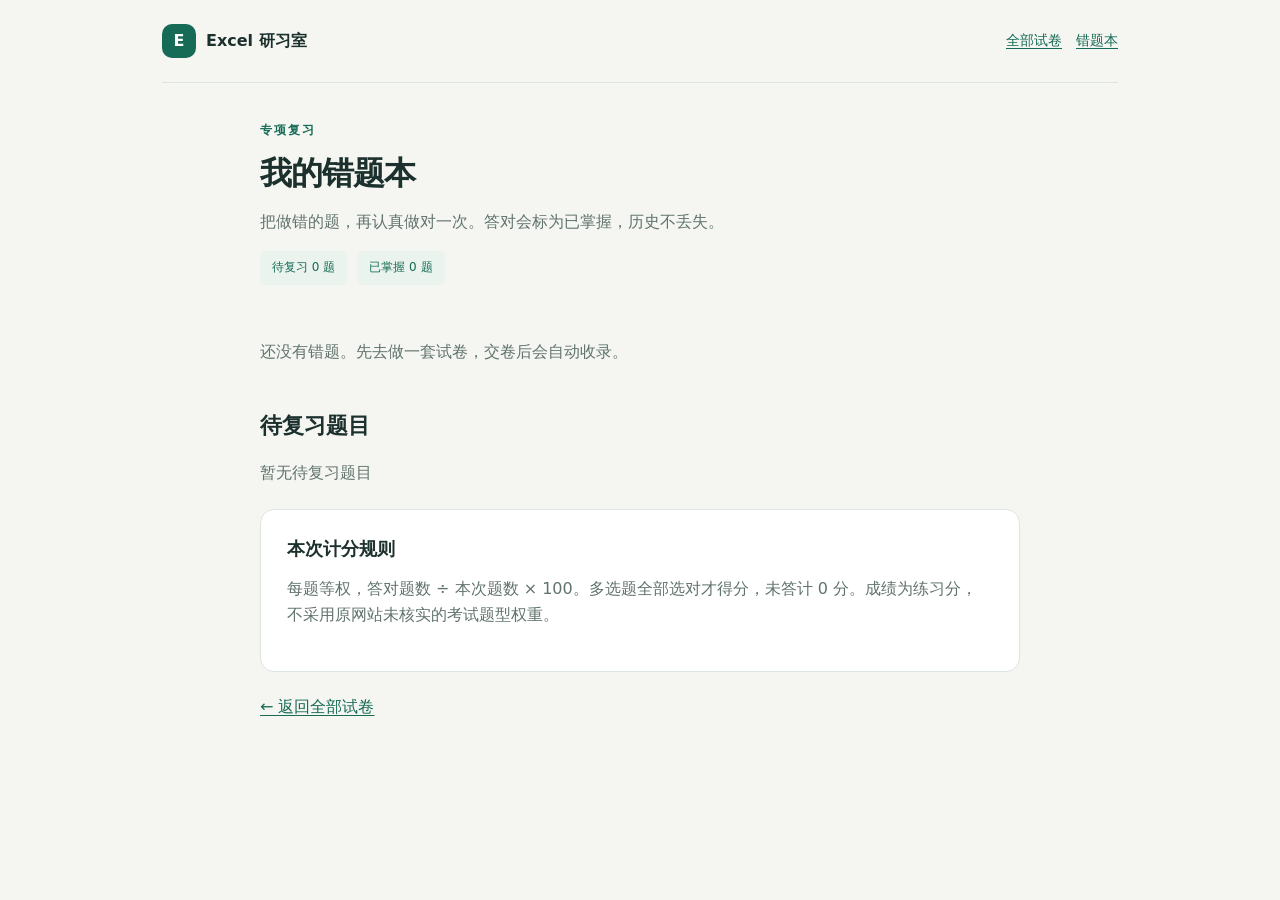
==== wrongs.html @ a653b516 "Publish public mobile Excel practice with persistent mistake book" ====
<!doctype html><html lang="zh-CN"><head><meta charset="utf-8"><meta name="viewport" content="width=device-width, initial-scale=1, viewport-fit=cover"><meta name="theme-color" content="#166b56"><meta name="apple-mobile-web-app-capable" content="yes"><meta name="apple-mobile-web-app-title" content="Excel研习室"><meta name="description" content="研究生Excel手机刷题，独立试卷、交卷计分、进度自动保存与错题重刷。"><link rel="manifest" href="manifest.webmanifest"><link rel="icon" href="icon.svg" type="image/svg+xml"><title>我的错题本 · Excel研习室</title><style>:root{--ink:#1c302d;--muted:#61736e;--brand:#166b56;--soft:#eaf3ed;--paper:#fff;--bg:#f5f6f2;--line:#dce5df;--bad:#a83d34;--bad-bg:#fff1ef;--warm:#b67425}*{box-sizing:border-box}html{scroll-behavior:smooth}body{margin:0;background:var(--bg);color:var(--ink);font:16px/1.65 system-ui,-apple-system,"PingFang SC","Microsoft YaHei",sans-serif}button,input,a{touch-action:manipulation}button,a{ -webkit-tap-highlight-color:transparent}button{font:inherit;cursor:pointer}button:disabled{opacity:.45;cursor:default}a{color:var(--brand);text-underline-offset:3px}button:focus-visible,a:focus-visible,input:focus-visible,summary:focus-visible{outline:3px solid #d6a850;outline-offset:3px}h1,h2,h3,p{margin-top:0}h1{font-size:clamp(28px,5.5vw,42px);line-height:1.25;letter-spacing:-1px;margin-bottom:16px}h2{font-size:22px;line-height:1.4}h3{font-size:17px}small,.muted{color:var(--muted)}.shell{max-width:1000px;margin:auto;padding:0 22px}.topbar{display:flex;align-items:center;justify-content:space-between;gap:16px;padding:24px 0;border-bottom:1px solid var(--line)}.brand{display:inline-flex;align-items:center;gap:10px;font-weight:750;text-decoration:none;color:var(--ink)}.mark{height:34px;width:34px;background:var(--brand);color:white;display:grid;place-items:center;border-radius:10px;font-weight:800}.toplinks{display:flex;align-items:center;gap:14px;font-size:14px}.hero{padding:45px 0 30px;display:grid;grid-template-columns:1fr auto;gap:24px;align-items:end}.eyebrow{font-size:12px;font-weight:750;letter-spacing:2px;color:var(--brand);margin-bottom:12px}.hero p{max-width:580px;margin-bottom:0;color:var(--muted)}.hero-count{font-size:44px;line-height:1.1;font-weight:750;color:var(--brand);text-align:right}.hero-count span{display:block;font-size:13px;font-weight:400;color:var(--muted);margin-top:9px}.stats{display:flex;gap:28px;border-top:1px solid var(--line);border-bottom:1px solid var(--line);padding:22px 0;margin:0 0 28px}.stats strong{font-size:24px;display:block;font-variant-numeric:tabular-nums}.stats span{font-size:13px;color:var(--muted)}.wrong-banner{background:var(--brand);color:white;display:flex;justify-content:space-between;align-items:center;gap:18px;padding:24px;border-radius:16px;margin:26px 0 36px}.wrong-banner p{margin:4px 0 0;color:#d9ebe1;font-size:14px}.wrong-banner h2{margin:0;font-size:21px}.wrong-banner a{white-space:nowrap;color:var(--brand);background:white;padding:10px 15px;border-radius:9px;text-decoration:none;font-weight:650}.section-head{display:flex;justify-content:space-between;align-items:center;margin:20px 0 8px}.section-head h2{margin:0}.paper-list{border-top:1px solid var(--line)}.paper-row{display:grid;grid-template-columns:48px 1fr auto;gap:18px;align-items:center;padding:24px 0;border-bottom:1px solid var(--line)}.paper-no{font-size:20px;color:var(--muted);font-variant-numeric:tabular-nums}.paper-row h3{margin:0 0 5px}.paper-row p{font-size:13px;margin:0;color:var(--muted)}.paper-row a{text-decoration:none;font-weight:650}.mini-progress{height:4px;background:var(--line);margin-top:11px;border-radius:4px;max-width:240px;overflow:hidden}.mini-progress span{display:block;height:100%;background:var(--brand)}.pill{display:inline-block;padding:3px 9px;background:var(--soft);border-radius:5px;font-size:12px;color:var(--brand)}.btn{border:1px solid var(--line);background:white;border-radius:10px;padding:12px 18px;min-height:46px;color:var(--ink);font-weight:650;text-decoration:none;display:inline-flex;justify-content:center;align-items:center;gap:6px;line-height:1.4}.btn.primary{background:var(--brand);color:white;border-color:var(--brand)}.btn.quiet{background:transparent;border-color:transparent;padding:8px 6px;color:var(--muted)}.btn.danger{color:var(--bad)}.btn.small{font-size:13px;min-height:38px;padding:8px 12px}.actions{display:flex;gap:10px;flex-wrap:wrap;margin-top:20px}.footnote{font-size:12px;color:var(--muted);padding:30px 0 40px}.backup{padding-top:24px;display:flex;gap:8px;align-items:center;flex-wrap:wrap}.backup small{flex-basis:100%}.notice{background:#fff5df;border:1px solid #ead19c;color:#6a4c1b;padding:13px;border-radius:8px;margin:12px 0;font-size:13px}.hidden{display:none!important}.intro{max-width:760px;padding:38px 0}.intro h1{font-size:32px}.panel{background:white;padding:26px;border:1px solid var(--line);border-radius:14px;margin:22px 0}.panel h2{font-size:18px}.rules{padding-left:20px;color:var(--muted);font-size:14px}.rules li{margin:8px 0}.choice{display:block;cursor:pointer;border:1px solid var(--line);border-radius:10px;padding:15px;margin:12px 0}.choice:has(input:checked){border-color:var(--brand);background:var(--soft)}input[type=radio],input[type=checkbox]{accent-color:var(--brand);width:19px;height:19px;margin:0 10px 0 0;vertical-align:middle}.quiz-head{position:sticky;top:0;background:rgba(245,246,242,.97);z-index:2;border-bottom:1px solid var(--line);padding:14px 0}.quiz-head-row{display:flex;gap:12px;align-items:center;justify-content:space-between}.quiz-title{font-size:14px;font-weight:650}.quiz-meta{font-size:12px;color:var(--muted);font-variant-numeric:tabular-nums}.progress-track{height:4px;background:var(--line);border-radius:4px;margin-top:11px;overflow:hidden}.progress-track>span{display:block;height:100%;background:var(--brand)}.question-wrap{max-width:760px;padding:28px 0 130px}.q-label{display:flex;align-items:center;gap:9px;margin-bottom:16px}.q-label .number{font-size:24px;font-weight:750}.q-source{font-size:12px;color:var(--muted);margin-bottom:10px}.question-text{font-size:18px;line-height:1.85;overflow-wrap:anywhere;margin-bottom:24px}.question-text p{margin:0 0 10px}.question-text img{max-width:100%;height:auto}.options{display:grid;gap:12px}.option{display:flex;align-items:flex-start;gap:12px;background:white;border:1.5px solid var(--line);border-radius:12px;padding:16px;min-height:58px;cursor:pointer;overflow:hidden}.option.selected{border-color:var(--brand);background:var(--soft)}.option.is-correct{border-color:var(--brand);background:var(--soft)}.option.is-wrong{border-color:var(--bad);background:var(--bad-bg)}.option input{flex:0 0 auto;margin-top:5px}.option-letter{flex:0 0 22px;font-weight:750}.option-content{flex:1;min-width:0;overflow-wrap:anywhere}.option-content p{margin:0}.option-content img{display:block;max-width:100%;height:auto;margin:8px 0}.option-content table{max-width:100%;overflow:auto}.option-tag{font-size:11px;color:var(--brand);white-space:nowrap}.dataset{padding:14px 16px;border:1px solid var(--line);border-radius:10px;background:#edf3ee;margin-bottom:22px;font-size:13px}.dataset summary{cursor:pointer;font-weight:650}.dataset p{white-space:pre-line;margin:12px 0}.dataset a{display:block;padding:8px 0}.nav-bottom{position:fixed;bottom:0;left:0;right:0;z-index:3;background:rgba(255,255,255,.98);border-top:1px solid var(--line);padding:12px 20px calc(12px + env(safe-area-inset-bottom));display:flex;justify-content:center;gap:10px}.nav-bottom .btn{max-width:200px;flex:1}.nav-bottom .btn.quiet{max-width:80px}.review-note{padding:18px;background:var(--soft);border-radius:10px;margin-top:22px}.review-note.wrong{background:var(--bad-bg)}.review-note p{margin:0}.result{text-align:center;max-width:760px;padding:35px 0}.score{font-size:72px;line-height:1.1;font-weight:780;letter-spacing:-3px;color:var(--brand);margin:24px 0 6px;font-variant-numeric:tabular-nums}.score small{font-size:16px;letter-spacing:0}.result .stats{justify-content:center;margin-top:28px}.result .actions{justify-content:center}.result-rule{font-size:13px;color:var(--muted)}.saved-note{padding:16px;text-align:left;background:var(--soft);border-radius:12px;margin-top:26px;font-size:14px}.review-toolbar{display:flex;justify-content:space-between;align-items:center;gap:12px;margin-bottom:20px}.history-list{margin-top:12px}.wrong-item{display:grid;grid-template-columns:1fr auto;gap:12px;align-items:center;padding:18px 0;border-bottom:1px solid var(--line);font-size:14px}.wrong-item p{margin:6px 0 0;color:var(--muted);font-size:12px}.wrong-item strong{display:block}.wrong-stats{display:flex;gap:10px;flex-wrap:wrap}.wrong-stats .pill{padding:7px 12px}dialog{border:1px solid var(--line);border-radius:16px;padding:24px;max-width:650px;width:calc(100% - 32px);max-height:85dvh;color:var(--ink)}dialog::backdrop{background:rgba(16,33,28,.4)}dialog h2{margin:0 0 12px}.dialog-head{display:flex;align-items:center;justify-content:space-between;margin-bottom:18px}.dialog-head h2{margin:0}.answer-grid{display:grid;grid-template-columns:repeat(7,1fr);gap:8px;max-height:55dvh;overflow:auto;padding:3px}.grid-q{border:1px solid var(--line);border-radius:8px;background:white;min-height:42px;position:relative;font-size:13px;color:var(--ink)}.grid-q.done{background:var(--soft);border-color:#9ac6b6;color:var(--brand)}.grid-q.current{outline:2px solid var(--brand);outline-offset:1px}.grid-q.bad{background:var(--bad-bg);color:var(--bad);border-color:#e4aaa3}.legend{font-size:12px;color:var(--muted);margin:14px 0 0}.empty{padding:34px 0;color:var(--muted)}.toast{position:fixed;left:50%;bottom:105px;transform:translateX(-50%);background:var(--ink);color:white;border-radius:9px;padding:10px 18px;z-index:8;font-size:13px;max-width:90%;text-align:center}table{border-collapse:collapse}td,th{border:1px solid var(--line);padding:5px}#home main{padding-bottom:30px}@media(min-width:800px){.paper-list{display:grid;grid-template-columns:1fr 1fr;column-gap:35px}.paper-row{grid-template-columns:40px 1fr auto;gap:12px}.paper-row:last-child:nth-child(odd){grid-column:1/-1}.question-wrap,.intro,.result{margin:auto}}@media(max-width:560px){.shell{padding:0 18px}.topbar{padding:17px 0}.toplinks{font-size:12px;gap:10px}.hero{padding:30px 0 22px;grid-template-columns:1fr}.hero-count{display:none}.hero h1{font-size:32px}.hero p{font-size:14px}.stats{gap:25px;padding:18px 0}.wrong-banner{padding:20px;margin-bottom:28px}.wrong-banner p{font-size:12px}.wrong-banner h2{font-size:18px}.wrong-banner a{font-size:14px;padding:9px 11px}.paper-row{padding:20px 0;grid-template-columns:32px 1fr auto;gap:10px}.paper-no{font-size:17px}.paper-row h3{font-size:15px}.paper-row p{font-size:12px}.paper-row a{font-size:13px}.panel{padding:20px}.intro{padding-top:28px}.intro h1{font-size:27px}.question-text{font-size:17px}.option{padding:14px 12px;gap:8px}.option-tag{display:none}.quiz-title{max-width:210px;white-space:nowrap;overflow:hidden;text-overflow:ellipsis}.answer-grid{grid-template-columns:repeat(6,1fr)}.result .stats{gap:32px}.wrong-item{font-size:13px}.nav-bottom{padding-left:14px;padding-right:14px}}
</style></head><body><div id="app"></div><dialog id="modal"></dialog><input type="file" id="import-file" accept="application/json,.json" hidden><script>const APP_DATA={"page":"wrongs","papers":[{"id":"p01","title":"Excel 模拟卷 01","originalTitle":"26模拟试卷(Excel) -01","source":"https://www.zlbbda.com.cn/studysome/exercise?testPapeId=167","questions":[{"number":1,"type":"判断题","book":"《大数据分析素养》","chapter":1,"question":"验证性数据分析不使用统计测试（  ）。","answer":["B"],"dataset_description":null,"id":"p01:1","paperId":"p01","paperTitle":"Excel 模拟卷 01","question_html":"\u003cp>\u003cspan>验证性数据分析不使用统计测试\u003c/span>\u003cspan>（ &nbsp;）\u003c/span>\u003cspan>。\u003c/span>\u003c/p>","options":[{"label":"A","html":"\u003cp>正确\u003c/p>"},{"label":"B","html":"\u003cp>错误\u003c/p>"}],"attachments":[]},{"number":2,"type":"判断题","book":"《大数据分析素养》","chapter":2,"question":"企业根据实际情况和目标，确定需要量化的业务指标（  ）。","answer":["A"],"dataset_description":null,"id":"p01:2","paperId":"p01","paperTitle":"Excel 模拟卷 01","question_html":"\u003cp>\u003cspan>企业根据实际情况和目标，确定需要量化的业务指标\u003c/span>\u003cspan>（ &nbsp;）\u003c/span>\u003cspan>。\u003c/span>\u003c/p>","options":[{"label":"A","html":"\u003cp>正确\u003c/p>"},{"label":"B","html":"\u003cp>错误\u003c/p>"}],"attachments":[]},{"number":3,"type":"判断题","book":"《大数据分析素养》","chapter":2,"question":"CPM矩阵方法不能用于竞争态势分析（  ）。","answer":["B"],"dataset_description":null,"id":"p01:3","paperId":"p01","paperTitle":"Excel 模拟卷 01","question_html":"\u003cp>\u003cstrong> \u003c/strong>\u003cspan>CPM矩阵方法不能用于竞争态势分析（ &nbsp;）\u003c/span>。\u003c/p>","options":[{"label":"A","html":"\u003cp>正确\u003c/p>"},{"label":"B","html":"\u003cp>错误\u003c/p>"}],"attachments":[]},{"number":4,"type":"判断题","book":"《大数据分析素养》","chapter":2,"question":"情景分析法通过综合分析行业环境、社会环境以及企业自身的状况，评估和分析自身以及竞争对手的核心竞争力，进而为制定相应决策提供依据（  ）。","answer":["A"],"dataset_description":null,"id":"p01:4","paperId":"p01","paperTitle":"Excel 模拟卷 01","question_html":"\u003cp>\u003cspan>情景分析法通过综合分析行业环境、社会环境以及企业自身的状况，评估和分析自身以及竞争对手的核心竞争力，进而为制定相应决策提供依据\u003c/span>\u003cspan>（ &nbsp;）\u003c/span>\u003cspan>。\u003c/span>\u003c/p>","options":[{"label":"A","html":"\u003cp>正确\u003c/p>"},{"label":"B","html":"\u003cp>错误\u003c/p>"}],"attachments":[]},{"number":5,"type":"判断题","book":"《大数据分析素养》","chapter":2,"question":"科特勒认为企业应该将市场细分为不同的市场片段，选择目标市场并确定定位策略（  ）。","answer":["A"],"dataset_description":null,"id":"p01:5","paperId":"p01","paperTitle":"Excel 模拟卷 01","question_html":"\u003cp>\u003cspan>科特勒认为企业应该将市场细分为不同的市场片段，选择目标市场并确定定位策略（ &nbsp;）。\u003c/span>\u003c/p>","options":[{"label":"A","html":"\u003cp>正确\u003c/p>"},{"label":"B","html":"\u003cp>错误\u003c/p>"}],"attachments":[]},{"number":6,"type":"判断题","book":"《大数据分析素养》","chapter":2,"question":"业务指标的定位层次通常涉及从战略到执行的不同层面，以确保企业能够全面、系统地评估其业务表现（  ）。","answer":["A"],"dataset_description":null,"id":"p01:6","paperId":"p01","paperTitle":"Excel 模拟卷 01","question_html":"\u003cp>\u003cspan>业务指标的定位层次通常涉及从战略到执行的不同层面，以确保企业能够全面、系统地评估其业务表现\u003c/span>\u003cspan>（ &nbsp;）\u003c/span>\u003cspan>。\u003c/span>\u003c/p>","options":[{"label":"A","html":"\u003cp>正确\u003c/p>"},{"label":"B","html":"\u003cp>错误\u003c/p>"}],"attachments":[]},{"number":7,"type":"判断题","book":"《大数据分析素养》","chapter":2,"question":"战略分析是对企业的外部环境进行全面评估（  ）。","answer":["B"],"dataset_description":null,"id":"p01:7","paperId":"p01","paperTitle":"Excel 模拟卷 01","question_html":"\u003cp>\u003cspan>战略分析是对企业的外部环境进行全面评估\u003c/span>\u003cspan>（ &nbsp;）\u003c/span>\u003cspan>。\u003c/span>\u003c/p>","options":[{"label":"A","html":"\u003cp>正确\u003c/p>"},{"label":"B","html":"\u003cp>错误\u003c/p>"}],"attachments":[]},{"number":8,"type":"判断题","book":"《大数据分析素养》","chapter":3,"question":"数据清洗的修剪方法通是过对数转换对异常值进行替换（  ）。","answer":["B"],"dataset_description":null,"id":"p01:8","paperId":"p01","paperTitle":"Excel 模拟卷 01","question_html":"\u003cp>\u003cspan>数据清洗的修剪方法通是过对数转换对异常值进行替换\u003c/span>\u003cspan>（ &nbsp;）。\u003c/span>\u003c/p>","options":[{"label":"A","html":"\u003cp>正确\u003c/p>"},{"label":"B","html":"\u003cp>错误\u003c/p>"}],"attachments":[]},{"number":9,"type":"判断题","book":"《大数据分析素养》","chapter":3,"question":"数据转换专注于将数据从一种格式或结构转换为另一种格式或结构，以满足特定的分析、报告或应用需求（  ）。","answer":["A"],"dataset_description":null,"id":"p01:9","paperId":"p01","paperTitle":"Excel 模拟卷 01","question_html":"\u003cp>\u003cspan>数据转换专注于将数据从一种格式或结构转换为另一种格式或结构，以满足特定的分析、报告或应用需求\u003c/span>\u003cspan>（ &nbsp;）。\u003c/span>\u003c/p>","options":[{"label":"A","html":"\u003cp>正确\u003c/p>"},{"label":"B","html":"\u003cp>错误\u003c/p>"}],"attachments":[]},{"number":10,"type":"判断题","book":"《大数据分析素养》","chapter":3,"question":"员工奖惩记录不属于企业内部数据（  ）。","answer":["B"],"dataset_description":null,"id":"p01:10","paperId":"p01","paperTitle":"Excel 模拟卷 01","question_html":"\u003cp>\u003cspan>员工奖惩记录不属于企业内部数据\u003c/span>\u003cspan>（ &nbsp;）。\u003c/span>\u003c/p>","options":[{"label":"A","html":"\u003cp>正确\u003c/p>"},{"label":"B","html":"\u003cp>错误\u003c/p>"}],"attachments":[]},{"number":11,"type":"判断题","book":"《大数据分析素养》","chapter":3,"question":"销售额、利润、毛利率无法以图形化的手段，将信息呈现出来（  ）。","answer":["B"],"dataset_description":null,"id":"p01:11","paperId":"p01","paperTitle":"Excel 模拟卷 01","question_html":"\u003cp>\u003cspan>销售额、利润、毛利率无法以图形化的手段，将信息呈现出来\u003c/span>\u003cspan>（ &nbsp;）。\u003c/span>\u003c/p>","options":[{"label":"A","html":"\u003cp>正确\u003c/p>"},{"label":"B","html":"\u003cp>错误\u003c/p>"}],"attachments":[]},{"number":12,"type":"判断题","book":"《大数据分析素养》","chapter":3,"question":"条形图展示连续变量的分布情况（  ）。","answer":["B"],"dataset_description":null,"id":"p01:12","paperId":"p01","paperTitle":"Excel 模拟卷 01","question_html":"\u003cp>\u003cspan>条形图展示连续变量的分布情况\u003c/span>\u003cspan>（ &nbsp;）。\u003c/span>\u003c/p>","options":[{"label":"A","html":"\u003cp>正确\u003c/p>"},{"label":"B","html":"\u003cp>错误\u003c/p>"}],"attachments":[]},{"number":13,"type":"判断题","book":"《大数据分析素养》","chapter":3,"question":"相对于外部数据，企业内部数据的获取更为容易和直接（  ）。","answer":["A"],"dataset_description":null,"id":"p01:13","paperId":"p01","paperTitle":"Excel 模拟卷 01","question_html":"\u003cp>\u003cspan>相对于外部数据，企业内部数据的获取更为容易和直接\u003c/span>\u003cspan>（ &nbsp;）。\u003c/span>\u003c/p>","options":[{"label":"A","html":"\u003cp>正确\u003c/p>"},{"label":"B","html":"\u003cp>错误\u003c/p>"}],"attachments":[]},{"number":14,"type":"判断题","book":"《大数据分析素养》","chapter":4,"question":"及格率属于比例相对数（  ）。","answer":["B"],"dataset_description":null,"id":"p01:14","paperId":"p01","paperTitle":"Excel 模拟卷 01","question_html":"\u003cp>\u003cspan>及格率属于比例相对数\u003c/span>\u003cspan>（ &nbsp;）。\u003c/span>\u003c/p>","options":[{"label":"A","html":"\u003cp>正确\u003c/p>"},{"label":"B","html":"\u003cp>错误\u003c/p>"}],"attachments":[]},{"number":15,"type":"判断题","book":"《大数据分析素养》","chapter":4,"question":"计划完成程度相对数的数值大于100%,就说明完成并超额完成了计划（  ）。","answer":["B"],"dataset_description":null,"id":"p01:15","paperId":"p01","paperTitle":"Excel 模拟卷 01","question_html":"\u003cp>\u003cspan>计划完成程度相对数的数值大于100%,就说明完成并超额完成了计划\u003c/span>\u003cspan>（ &nbsp;）。\u003c/span>\u003c/p>","options":[{"label":"A","html":"\u003cp>正确\u003c/p>"},{"label":"B","html":"\u003cp>错误\u003c/p>"}],"attachments":[]},{"number":16,"type":"判断题","book":"《大数据分析素养》","chapter":4,"question":"计划完成百分数是某一时期实际完成的指标数值与计划指标数量对比的结果（  ）。","answer":["A"],"dataset_description":null,"id":"p01:16","paperId":"p01","paperTitle":"Excel 模拟卷 01","question_html":"\u003cp>\u003cspan>计划完成百分数是某一时期实际完成的指标数值与计划指标数量对比的结果\u003c/span>\u003cspan>（ &nbsp;）。\u003c/span>\u003c/p>","options":[{"label":"A","html":"\u003cp>正确\u003c/p>"},{"label":"B","html":"\u003cp>错误\u003c/p>"}],"attachments":[]},{"number":17,"type":"判断题","book":"《大数据分析素养》","chapter":4,"question":"工业总产值9000亿元属于实物指标（  ）。","answer":["B"],"dataset_description":null,"id":"p01:17","paperId":"p01","paperTitle":"Excel 模拟卷 01","question_html":"\u003cp>\u003cspan>工业总产值9000亿元属于实物指标\u003c/span>\u003cspan>（ &nbsp;）。\u003c/span>\u003c/p>","options":[{"label":"A","html":"\u003cp>正确\u003c/p>"},{"label":"B","html":"\u003cp>错误\u003c/p>"}],"attachments":[]},{"number":18,"type":"判断题","book":"《大数据分析素养》","chapter":5,"question":"统计量的方差较小,即对总体参数的估计较为精确。","answer":["A"],"dataset_description":null,"id":"p01:18","paperId":"p01","paperTitle":"Excel 模拟卷 01","question_html":"\u003cp>\u003cspan>统计量的方差较小,即对总体参数的估计较为精确\u003c/span>\u003cspan>。\u003c/span>\u003c/p>","options":[{"label":"A","html":"\u003cp>正确\u003c/p>"},{"label":"B","html":"\u003cp>错误\u003c/p>"}],"attachments":[]},{"number":19,"type":"判断题","book":"《大数据分析素养》","chapter":5,"question":"利用随机数表进行抽样，不能够保证随机原则的实现。","answer":["B"],"dataset_description":null,"id":"p01:19","paperId":"p01","paperTitle":"Excel 模拟卷 01","question_html":"\u003cp>\u003cspan>利用随机数表进行抽样，不能够\u003c/span>\u003cspan>保证\u003c/span>随机原则\u003cspan>的实现\u003c/span>\u003cspan>。\u003c/span>\u003c/p>","options":[{"label":"A","html":"\u003cp>正确\u003c/p>"},{"label":"B","html":"\u003cp>错误\u003c/p>"}],"attachments":[]},{"number":20,"type":"判断题","book":"《大数据分析素养》","chapter":5,"question":"总体的参数是已知的常数（  ）。","answer":["B"],"dataset_description":null,"id":"p01:20","paperId":"p01","paperTitle":"Excel 模拟卷 01","question_html":"\u003cp>\u003cspan>总体的参数是已知的常数\u003c/span>\u003cspan>（ &nbsp;）\u003c/span>\u003cspan>。\u003c/span>\u003c/p>","options":[{"label":"A","html":"\u003cp>正确\u003c/p>"},{"label":"B","html":"\u003cp>错误\u003c/p>"}],"attachments":[]},{"number":21,"type":"判断题","book":"《大数据分析素养》","chapter":5,"question":"滚雪球抽样适用于人口稀少,难以获取或不愿意配合调查的人群（  ）。","answer":["A"],"dataset_description":null,"id":"p01:21","paperId":"p01","paperTitle":"Excel 模拟卷 01","question_html":"\u003cp>\u003cspan>滚雪球抽样\u003c/span>\u003cspan>适用于人口稀少,难以获取或不愿意配合调查的人群（ &nbsp;）\u003c/span>\u003cspan>。\u003c/span>\u003c/p>","options":[{"label":"A","html":"\u003cp>正确\u003c/p>"},{"label":"B","html":"\u003cp>错误\u003c/p>"}],"attachments":[]},{"number":22,"type":"判断题","book":"《大数据分析素养》","chapter":5,"question":"样本距离可通过总体单位数除以样本单位数来确定。","answer":["A"],"dataset_description":null,"id":"p01:22","paperId":"p01","paperTitle":"Excel 模拟卷 01","question_html":"\u003cp>\u003cspan>样本距离可通过总体单位数除以样本单位数来确定。\u003c/span>\u003c/p>","options":[{"label":"A","html":"\u003cp>正确\u003c/p>"},{"label":"B","html":"\u003cp>错误\u003c/p>"}],"attachments":[]},{"number":23,"type":"判断题","book":"《大数据分析素养》","chapter":5,"question":"滚雪球抽样可以获得更深入，更详细的信息（  ）。","answer":["A"],"dataset_description":null,"id":"p01:23","paperId":"p01","paperTitle":"Excel 模拟卷 01","question_html":"\u003cp>\u003cspan>滚雪球抽样\u003c/span>\u003cspan>可以获得更深入，更详细的信息（ &nbsp;）\u003c/span>\u003cspan>。\u003c/span>\u003c/p>","options":[{"label":"A","html":"\u003cp>正确\u003c/p>"},{"label":"B","html":"\u003cp>错误\u003c/p>"}],"attachments":[]},{"number":24,"type":"判断题","book":"《大数据分析素养》","chapter":5,"question":"随着样本容量的增加,样本均数的标准误越来越小（  ）。","answer":["A"],"dataset_description":null,"id":"p01:24","paperId":"p01","paperTitle":"Excel 模拟卷 01","question_html":"\u003cp>\u003cspan>随着样本容量的增加,样本均数的标准误越来越小（ &nbsp;）\u003c/span>\u003cspan>。\u003c/span>\u003c/p>","options":[{"label":"A","html":"\u003cp>正确\u003c/p>"},{"label":"B","html":"\u003cp>错误\u003c/p>"}],"attachments":[]},{"number":25,"type":"判断题","book":"《大数据分析素养》","chapter":5,"question":"进行抽样设计应遵循四条原则,即:目的性原则;可行性原则;经济性原则;可测性原则（  ）。","answer":["A"],"dataset_description":null,"id":"p01:25","paperId":"p01","paperTitle":"Excel 模拟卷 01","question_html":"\u003cp>\u003cspan>进行抽样设计应遵循四条原则,即:目的性原则;可行性原则;经济性原则;可测性原则\u003c/span>\u003cspan>（ &nbsp;）。\u003c/span>\u003c/p>","options":[{"label":"A","html":"\u003cp>正确\u003c/p>"},{"label":"B","html":"\u003cp>错误\u003c/p>"}],"attachments":[]},{"number":26,"type":"判断题","book":"《大数据分析素养》","chapter":5,"question":"多段抽样是先将调查总体各单位按一定标志分成若干组，作为抽样的第一级单位。然后将第一级组又分成若干小的组，作为抽样的第二级单位。依此类推，还可分为第三级、第四级单位（  ）。","answer":["A"],"dataset_description":null,"id":"p01:26","paperId":"p01","paperTitle":"Excel 模拟卷 01","question_html":"\u003cp>\u003cspan>多段抽样是先将调查总体各单位按一定标志分成若干组，作为抽样的第一级单位。然后将第一级组又分成若干小的组，作为抽样的第二级单位。依此类推，还可分为第三级、第四级单位（ &nbsp;）\u003c/span>\u003cspan>。\u003c/span>\u003c/p>","options":[{"label":"A","html":"\u003cp>正确\u003c/p>"},{"label":"B","html":"\u003cp>错误\u003c/p>"}],"attachments":[]},{"number":27,"type":"判断题","book":"《大数据分析素养》","chapter":5,"question":"抽样估计的实际误差通常都可以计算出来（  ）。","answer":["B"],"dataset_description":null,"id":"p01:27","paperId":"p01","paperTitle":"Excel 模拟卷 01","question_html":"\u003cp>\u003cspan>抽样估计的实际误差通常都可以计算出来（ &nbsp;）\u003c/span>\u003cspan>。\u003c/span>\u003c/p>","options":[{"label":"A","html":"\u003cp>正确\u003c/p>"},{"label":"B","html":"\u003cp>错误\u003c/p>"}],"attachments":[]},{"number":28,"type":"判断题","book":"《大数据分析素养》","chapter":6,"question":"检验统计量的值与显著性水平直接进行比较,得出是否接受原假设的结论（ ）。","answer":["B"],"dataset_description":null,"id":"p01:28","paperId":"p01","paperTitle":"Excel 模拟卷 01","question_html":"\u003cp>\u003cspan>检验统计量的值与显著性水平直接进行比较,得出是否接受原假设的结论（ ）\u003c/span>\u003cspan>。\u003c/span>\u003c/p>","options":[{"label":"A","html":"\u003cp>正确\u003c/p>"},{"label":"B","html":"\u003cp>错误\u003c/p>"}],"attachments":[]},{"number":29,"type":"判断题","book":"《大数据分析素养》","chapter":6,"question":"统计归纳就是根据样本的规律推出总体的一些性质（ ）。","answer":["A"],"dataset_description":null,"id":"p01:29","paperId":"p01","paperTitle":"Excel 模拟卷 01","question_html":"\u003cp>\u003cspan>统计归纳就是根据样本的规律推出总体的一些性质（ ）\u003c/span>\u003cspan>。\u003c/span>\u003c/p>","options":[{"label":"A","html":"\u003cp>正确\u003c/p>"},{"label":"B","html":"\u003cp>错误\u003c/p>"}],"attachments":[]},{"number":30,"type":"判断题","book":"《大数据分析素养》","chapter":6,"question":"F统计量的计算公式中分子自由度和分母自由度的顺序是不固定的（ ）。","answer":["B"],"dataset_description":null,"id":"p01:30","paperId":"p01","paperTitle":"Excel 模拟卷 01","question_html":"\u003cp>\u003cspan>F统计量的计算公式中分子自由度和分母自由度的顺序是不固定的\u003c/span>\u003cspan>（ ）\u003c/span>\u003cspan>。\u003c/span>\u003c/p>","options":[{"label":"A","html":"\u003cp>正确\u003c/p>"},{"label":"B","html":"\u003cp>错误\u003c/p>"}],"attachments":[]},{"number":31,"type":"判断题","book":"《大数据分析素养》","chapter":6,"question":"非参数检验不需要假定总体的分布形态，直接利用样本数据对总体分布形态进行推断，对总体的分布进行检验（ ）。","answer":["A"],"dataset_description":null,"id":"p01:31","paperId":"p01","paperTitle":"Excel 模拟卷 01","question_html":"\u003cp>\u003cspan>非参数检验不需要假定总体的分布形态，直接利用样本数据对总体分布形态进行推断，对总体的分布进行检验\u003c/span>\u003cspan>（ ）\u003c/span>\u003cspan>。\u003c/span>\u003c/p>","options":[{"label":"A","html":"\u003cp>正确\u003c/p>"},{"label":"B","html":"\u003cp>错误\u003c/p>"}],"attachments":[]},{"number":32,"type":"判断题","book":"《大数据分析素养》","chapter":6,"question":"矩估计是一种用样本矩估计总体矩的点估计方法（ ）。","answer":["A"],"dataset_description":null,"id":"p01:32","paperId":"p01","paperTitle":"Excel 模拟卷 01","question_html":"\u003cp>\u003cspan>矩估计是一种用样本矩估计总体矩的点估计方法（ ）\u003c/span>\u003cspan>。\u003c/span>\u003c/p>","options":[{"label":"A","html":"\u003cp>正确\u003c/p>"},{"label":"B","html":"\u003cp>错误\u003c/p>"}],"attachments":[]},{"number":33,"type":"判断题","book":"《大数据分析素养》","chapter":6,"question":"贝叶斯估计是把待估计的参数看成是确定性的量（ ）。","answer":["B"],"dataset_description":null,"id":"p01:33","paperId":"p01","paperTitle":"Excel 模拟卷 01","question_html":"\u003cp>\u003cspan>贝叶斯估计是把待估计的参数看成是确定性的量（ ）\u003c/span>\u003cspan>。\u003c/span>\u003c/p>","options":[{"label":"A","html":"\u003cp>正确\u003c/p>"},{"label":"B","html":"\u003cp>错误\u003c/p>"}],"attachments":[]},{"number":34,"type":"判断题","book":"《大数据分析素养》","chapter":7,"question":"大数据中的数据都是结构化的数据（ ）。","answer":["B"],"dataset_description":null,"id":"p01:34","paperId":"p01","paperTitle":"Excel 模拟卷 01","question_html":"\u003cp>\u003cspan>大数据中的数据都是结构化的数据\u003c/span>\u003cspan>（ ）\u003c/span>\u003cspan>。\u003c/span>\u003c/p>","options":[{"label":"A","html":"\u003cp>正确\u003c/p>"},{"label":"B","html":"\u003cp>错误\u003c/p>"}],"attachments":[]},{"number":35,"type":"判断题","book":"《大数据分析素养》","chapter":7,"question":"云计算的“SaaS“模型属于软件即服务层次（ ）。","answer":["A"],"dataset_description":null,"id":"p01:35","paperId":"p01","paperTitle":"Excel 模拟卷 01","question_html":"\u003cp>\u003cspan>云计算的“SaaS“模型属于软件即服务层次\u003c/span>\u003cspan>（ ）\u003c/span>\u003cspan>。\u003c/span>\u003c/p>","options":[{"label":"A","html":"\u003cp>正确\u003c/p>"},{"label":"B","html":"\u003cp>错误\u003c/p>"}],"attachments":[]},{"number":36,"type":"判断题","book":"《大数据分析素养》","chapter":7,"question":"虚拟化的内容要比云计算大得多（ ）。","answer":["B"],"dataset_description":null,"id":"p01:36","paperId":"p01","paperTitle":"Excel 模拟卷 01","question_html":"\u003cp>\u003cspan>虚拟化的内容要比云计算大得多（ ）\u003c/span>\u003cspan>。\u003c/span>\u003c/p>","options":[{"label":"A","html":"\u003cp>正确\u003c/p>"},{"label":"B","html":"\u003cp>错误\u003c/p>"}],"attachments":[]},{"number":37,"type":"判断题","book":"《大数据分析素养》","chapter":8,"question":"相关系数可以反映正相关和负相关（  ）。","answer":["A"],"dataset_description":null,"id":"p01:37","paperId":"p01","paperTitle":"Excel 模拟卷 01","question_html":"\u003cp>\u003cspan>相关系数可以反映正相关和负相关（ &nbsp;）。\u003c/span>\u003c/p>","options":[{"label":"A","html":"\u003cp>正确\u003c/p>"},{"label":"B","html":"\u003cp>错误\u003c/p>"}],"attachments":[]},{"number":38,"type":"判断题","book":"《大数据分析素养》","chapter":8,"question":"决策树的父节点的熵大于子节点的熵（  ）。","answer":["B"],"dataset_description":null,"id":"p01:38","paperId":"p01","paperTitle":"Excel 模拟卷 01","question_html":"\u003cp>\u003cspan>决策树的父节点的熵大于子节点的熵\u003c/span>\u003cspan>（ &nbsp;）。\u003c/span>\u003c/p>","options":[{"label":"A","html":"\u003cp>正确\u003c/p>"},{"label":"B","html":"\u003cp>错误\u003c/p>"}],"attachments":[]},{"number":39,"type":"判断题","book":"《大数据分析素养》","chapter":8,"question":"聚类算法通常用于在不知道类别的情况下,把样本按照样本之间的相似性等分成不同的类别（  ）。","answer":["A"],"dataset_description":null,"id":"p01:39","paperId":"p01","paperTitle":"Excel 模拟卷 01","question_html":"\u003cp>\u003cspan>聚类算法通常用于在不知道类别的情况下,把样本按照样本之间的相似性等分成不同的类别\u003c/span>\u003cspan>（ &nbsp;）。\u003c/span>\u003c/p>","options":[{"label":"A","html":"\u003cp>正确\u003c/p>"},{"label":"B","html":"\u003cp>错误\u003c/p>"}],"attachments":[]},{"number":40,"type":"判断题","book":"《大数据分析素养》","chapter":8,"question":"聚类算法要求数据有标签,属于有监督学习（  ）。","answer":["B"],"dataset_description":null,"id":"p01:40","paperId":"p01","paperTitle":"Excel 模拟卷 01","question_html":"\u003cp>\u003cspan>聚类算法要求数据有标签,属于有监督学习\u003c/span>\u003cspan>（ &nbsp;）。\u003c/span>\u003c/p>","options":[{"label":"A","html":"\u003cp>正确\u003c/p>"},{"label":"B","html":"\u003cp>错误\u003c/p>"}],"attachments":[]},{"number":41,"type":"单选题","book":"《大数据分析素养》","chapter":1,"question":"要成为一名优秀的数据分析师, 需要具备一定的核心竞争力。下列说法不正确的是（   ）。","answer":["C"],"dataset_description":null,"id":"p01:41","paperId":"p01","paperTitle":"Excel 模拟卷 01","question_html":"\u003cp>\u003cspan>要成为一名优秀的数据分析师, 需要具备一定的核心竞争力。下列说法不正确的是（ &nbsp; ）。\u003c/span>\u003c/p>","options":[{"label":"A","html":"解决问题的能力"},{"label":"B","html":"数据敏感能力"},{"label":"C","html":"哲学思维能力"},{"label":"D","html":"沟通能力"}],"attachments":[]},{"number":42,"type":"单选题","book":"《大数据分析素养》","chapter":1,"question":"验证性数据分析侧重于已有假设下面关于验证性数据分析的观点，正确的是（   ）？","answer":["C"],"dataset_description":null,"id":"p01:42","paperId":"p01","paperTitle":"Excel 模拟卷 01","question_html":"\u003cp>\u003cspan>验证性数据分析侧重于已有假设\u003c/span>\u003cspan>下面关于\u003c/span>\u003cspan>验证性数据分析\u003c/span>\u003cspan>的观点，正确的是（ &nbsp; ）？\u003c/span>\u003c/p>","options":[{"label":"A","html":"搜索与匹配。"},{"label":"B","html":"分析与处理。"},{"label":"C","html":"证实或证伪。"},{"label":"D","html":"发现新的特征。"}],"attachments":[]},{"number":43,"type":"单选题","book":"《大数据分析素养》","chapter":1,"question":"将实验数据按一定规律用表格方式记录是处理实验数据最常用的方法，下面关于表格设计的观点，不正确的是(   )","answer":["C"],"dataset_description":null,"id":"p01:43","paperId":"p01","paperTitle":"Excel 模拟卷 01","question_html":"\u003cp>\u003cspan>将实验数据按一定规律用表格方式记录是处理实验数据最常用的方法，下面关于表格设计的观点，不正确的是( &nbsp; )\u003c/span>\u003c/p>","options":[{"label":"A","html":"要求对应关系清楚，简单明了。"},{"label":"B","html":"可以在标题栏中注明物理量名称和符号。"},{"label":"C","html":"无需写明表格名称。"},{"label":"D","html":"有利于发现相关量之间的物理关系。"}],"attachments":[]},{"number":44,"type":"单选题","book":"《大数据分析素养》","chapter":2,"question":"战略分析包括企业外部环境分析，和(   )两部分。","answer":["B"],"dataset_description":null,"id":"p01:44","paperId":"p01","paperTitle":"Excel 模拟卷 01","question_html":"\u003cp>\u003cspan>战略分析包括企业外部环境分析，和\u003c/span>\u003cspan>( &nbsp; )两部分。\u003c/span>\u003c/p>","options":[{"label":"A","html":"企业经营状况分析"},{"label":"B","html":"企业内部环境分析"},{"label":"C","html":"企业管理效率分析"},{"label":"D","html":"企业人力资源分析"}],"attachments":[]},{"number":45,"type":"单选题","book":"《大数据分析素养》","chapter":2,"question":"数据表中的每一列称为一个（   ）。","answer":["B"],"dataset_description":null,"id":"p01:45","paperId":"p01","paperTitle":"Excel 模拟卷 01","question_html":"\u003cp>\u003cspan>数据表中的每一列称为一个（ &nbsp; ）。\u003c/span>\u003c/p>","options":[{"label":"A","html":"记录"},{"label":"B","html":"字段"},{"label":"C","html":"单元格"},{"label":"D","html":"数据"}],"attachments":[]},{"number":46,"type":"单选题","book":"《大数据分析素养》","chapter":2,"question":"下列关于市场营销的核心观点,正确的是(   )。","answer":["A"],"dataset_description":null,"id":"p01:46","paperId":"p01","paperTitle":"Excel 模拟卷 01","question_html":"\u003cp>\u003cspan>下列关于市场营销的核心观点,正确的是( &nbsp; )。\u003c/span>\u003c/p>","options":[{"label":"A","html":"交换活动"},{"label":"B","html":"生产活动"},{"label":"C","html":"促销活动"},{"label":"D","html":"销售活动"}],"attachments":[]},{"number":47,"type":"单选题","book":"《大数据分析素养》","chapter":3,"question":"在Excel 中,下列对于日期型数据的叙述错误的是（   ）。","answer":["C"],"dataset_description":null,"id":"p01:47","paperId":"p01","paperTitle":"Excel 模拟卷 01","question_html":"\u003cp>\u003cspan>在Excel 中,下列对于日期型数据的叙述错误的是（ &nbsp; ）。\u003c/span>\u003c/p>","options":[{"label":"A","html":"\u003cp>日期型字符串大于或等于8个字符\u003c/p>"},{"label":"B","html":"能够将日期转换成日期型字符串"},{"label":"C","html":"日期字符串必须加引号"},{"label":"D","html":"日期字符串可以不加引号"}],"attachments":[]},{"number":48,"type":"单选题","book":"《大数据分析素养》","chapter":3,"question":"在频率分布直方图中，每个小长方形的面积表示(     )。","answer":["B"],"dataset_description":null,"id":"p01:48","paperId":"p01","paperTitle":"Excel 模拟卷 01","question_html":"\u003cp>\u003cspan>在频率分布直方图中，每个小长方形的面积表示( &nbsp; &nbsp; )。 \u003c/span>\u003c/p>","options":[{"label":"A","html":"落在相应各组的数据的频数"},{"label":"B","html":"相应各组的频率"},{"label":"C","html":"该样本所分成的组数"},{"label":"D","html":"数据的数据个数"}],"attachments":[]},{"number":49,"type":"单选题","book":"《大数据分析素养》","chapter":3,"question":"数据加工离不开数据变量类型，以下不是属于文本数据类型的是（  ）。","answer":["B"],"dataset_description":null,"id":"p01:49","paperId":"p01","paperTitle":"Excel 模拟卷 01","question_html":"\u003cp>\u003cspan>数据加工离不开数据变量类型，\u003c/span>\u003cspan>以下不是属于文本数据类型的是（ &nbsp;）。\u003c/span>\u003c/p>","options":[{"label":"A","html":"朋友圈的信息"},{"label":"B","html":"十字路口车流量"},{"label":"C","html":"新冠检测问题的微博讨论"},{"label":"D","html":"期末考试卷"}],"attachments":[]},{"number":50,"type":"单选题","book":"《大数据分析素养》","chapter":4,"question":"全国粮食产量与全国人口比较,属于（   ）。","answer":["B"],"dataset_description":null,"id":"p01:50","paperId":"p01","paperTitle":"Excel 模拟卷 01","question_html":"\u003cp>\u003cspan>全国粮食产量与全国人口比较,属于（ &nbsp; ）。 \u003c/span>\u003c/p>","options":[{"label":"A","html":"平均指标"},{"label":"B","html":"强度相对指标"},{"label":"C","html":"计划完成相对指标"},{"label":"D","html":"比较相对指标"}],"attachments":[]},{"number":51,"type":"单选题","book":"《大数据分析素养》","chapter":4,"question":"下列变量中，属于定量变量的是（   ）。","answer":["B"],"dataset_description":null,"id":"p01:51","paperId":"p01","paperTitle":"Excel 模拟卷 01","question_html":"\u003cp>\u003cspan>下列变量中，属于定量变量的是（ &nbsp; ）。\u003c/span>\u003c/p>","options":[{"label":"A","html":"性别"},{"label":"B","html":"年龄"},{"label":"C","html":"产品等级"},{"label":"D","html":"汽车品牌"}],"attachments":[]},{"number":52,"type":"单选题","book":"《大数据分析素养》","chapter":4,"question":"指出下面的变量哪一个属于顺序变量（    ）。","answer":["B"],"dataset_description":null,"id":"p01:52","paperId":"p01","paperTitle":"Excel 模拟卷 01","question_html":"\u003cp>\u003cspan>指出下面的变量哪一个属于顺序变量（ &nbsp; &nbsp;）。\u003c/span>\u003c/p>","options":[{"label":"A","html":"每月的生活费支出"},{"label":"B","html":"产品质量的等级"},{"label":"C","html":"企业所属的行业"},{"label":"D","html":"产品的销售收入"}],"attachments":[]},{"number":53,"type":"单选题","book":"《大数据分析素养》","chapter":4,"question":"在下列指标中，属于比较相对数指标的是（   ）。","answer":["C"],"dataset_description":null,"id":"p01:53","paperId":"p01","paperTitle":"Excel 模拟卷 01","question_html":"\u003cp>\u003cspan>在\u003c/span>\u003cspan>下列指标中，属于比较相对数指标的是（ &nbsp; ）。\u003c/span>\u003c/p>","options":[{"label":"A","html":"银行不良资产比率"},{"label":"B","html":"新生婴儿性别比"},{"label":"C","html":"中印两国GDP比"},{"label":"D","html":"国民经济三大产业比例"}],"attachments":[]},{"number":54,"type":"单选题","book":"《大数据分析素养》","chapter":5,"question":"抽签法先将总体中的个体进行编号，然后采用随机的方法任意抽取号码，所以抽签法适用于（   ）。","answer":["A"],"dataset_description":null,"id":"p01:54","paperId":"p01","paperTitle":"Excel 模拟卷 01","question_html":"\u003cp>\u003cspan>抽签法先将总体中的个体进行编号，然后采用随机的方法任意抽取号码，所以抽签法适用于（ &nbsp; ）。\u003c/span>\u003c/p>","options":[{"label":"A","html":"简单抽样"},{"label":"B","html":"分层抽样"},{"label":"C","html":"等距抽样"},{"label":"D","html":"批量过大的抽样"}],"attachments":[]},{"number":55,"type":"单选题","book":"《大数据分析素养》","chapter":5,"question":"下面关于样本均值抽样分布的描述，哪一个选项是错误的（    ）？","answer":["D"],"dataset_description":null,"id":"p01:55","paperId":"p01","paperTitle":"Excel 模拟卷 01","question_html":"\u003cp>\u003cspan>下面关于样本均值抽样分布的描述，哪一个选项是错误的（ &nbsp; &nbsp;）？\u003c/span>\u003c/p>","options":[{"label":"A","html":"抽样分布由不断抽取容量为n的样本并计算样本均值后构成"},{"label":"B","html":"均值抽样分布的均值为总体均值"},{"label":"C","html":"当样本容量充分大时，抽样分布服从近似正态分布"},{"label":"D","html":"均值抽样分布的标准差为总体标准差"}],"attachments":[]},{"number":56,"type":"单选题","book":"《大数据分析素养》","chapter":5,"question":"下面关于统计总体大量性的说法，正确的是（  ）。","answer":["B"],"dataset_description":null,"id":"p01:56","paperId":"p01","paperTitle":"Excel 模拟卷 01","question_html":"\u003cp>\u003cspan>下面关于统计总体大量性的说法，正确的是（ &nbsp;）。\u003c/span>\u003c/p>","options":[{"label":"A","html":"\u003cp>\u003cspan>少数单位组成\u003c/span>\u003c/p>"},{"label":"B","html":"\u003cp>\u003cspan>许多单位组成\u003c/span>\u003c/p>"},{"label":"C","html":"\u003cp>\u003cspan>个别事物也能构成总体\u003c/span>\u003c/p>"},{"label":"D","html":"\u003cp>\u003cspan>要求具有绝对单位数量\u003c/span>\u003c/p>"}],"attachments":[]},{"number":57,"type":"单选题","book":"《大数据分析素养》","chapter":5,"question":"下列关于抽样设计方法的描述,错误的是（  ）。","answer":["A"],"dataset_description":null,"id":"p01:57","paperId":"p01","paperTitle":"Excel 模拟卷 01","question_html":"\u003cp>\u003cspan>下列关于抽样设计方法的描述,错误的是（ &nbsp;）。\u003c/span>\u003c/p>","options":[{"label":"A","html":"\u003cp>\u003cspan>调查者可在总体中随意抽取总体中任意部分,作为样本\u003c/span>\u003c/p>"},{"label":"B","html":"\u003cp>\u003cspan>实行抽样时,要使总体中每个个体都有同等机会被抽\u003c/span>\u003c/p>"},{"label":"C","html":"\u003cp>\u003cspan>抽取的样本对总体要有代表性\u003c/span>\u003c/p>"},{"label":"D","html":"\u003cp>\u003cspan>严格控制抽样有助减少误差\u003c/span>\u003c/p>"}],"attachments":[]},{"number":58,"type":"单选题","book":"《大数据分析素养》","chapter":5,"question":"在样本来自同一总体且计算无误的情况下，总体均数与样本均数的数值不同，可能的原因有哪些（ ）。","answer":["B"],"dataset_description":null,"id":"p01:58","paperId":"p01","paperTitle":"Excel 模拟卷 01","question_html":"\u003cp>\u003cspan>在样本来自同一总体且计算无误的情况下，\u003c/span>\u003cspan>总体均数与样本均数的数值不同，可能的原因有哪些（ ）。\u003c/span>\u003c/p>","options":[{"label":"A","html":"\u003cp>\u003cspan>样本所在的总体与已知的总体不是同一个\u003c/span>\u003c/p>"},{"label":"B","html":"\u003cp>\u003cspan>抽样误差\u003c/span>\u003c/p>"},{"label":"C","html":"\u003cp>\u003cspan>样本所在的总体与已知的总体是同一个\u003c/span>\u003c/p>"},{"label":"D","html":"\u003cp>\u003cspan>计算错误\u003c/span>\u003c/p>"}],"attachments":[]},{"number":59,"type":"单选题","book":"《大数据分析素养》","chapter":5,"question":"分别采用重复随机抽样和不重复随机抽样,两者样本均值的期望值（ ）。","answer":["A"],"dataset_description":null,"id":"p01:59","paperId":"p01","paperTitle":"Excel 模拟卷 01","question_html":"\u003cp>\u003cspan>分别采用重复随机抽样和不重复随机抽样,两者样本均值的期望值（ ）。\u003c/span>\u003c/p>","options":[{"label":"A","html":"\u003cp>\u003cspan>相等\u003c/span>\u003c/p>"},{"label":"B","html":"\u003cp>\u003cspan>有时相等,有时不等\u003c/span>\u003c/p>"},{"label":"C","html":"\u003cp>\u003cspan>前者小于后者\u003c/span>\u003c/p>"},{"label":"D","html":"\u003cp>\u003cspan>后者小于前者\u003c/span>\u003c/p>"}],"attachments":[]},{"number":60,"type":"单选题","book":"《大数据分析素养》","chapter":5,"question":"下列关于小样本的说法，正确的是（   ）。","answer":["B"],"dataset_description":null,"id":"p01:60","paperId":"p01","paperTitle":"Excel 模拟卷 01","question_html":"\u003cp>\u003cspan>下列关于小样本的说法，正确的是（ &nbsp; ）。\u003c/span>\u003c/p>","options":[{"label":"A","html":"样本容量大于30的样本"},{"label":"B","html":"样本容量小于30的样本"},{"label":"C","html":"样本容量等于30的样本"},{"label":"D","html":"样本容量小于等于30的样本"}],"attachments":[]},{"number":61,"type":"单选题","book":"《大数据分析素养》","chapter":5,"question":"以下属于多阶段抽样的是（  ）。","answer":["C"],"dataset_description":null,"id":"p01:61","paperId":"p01","paperTitle":"Excel 模拟卷 01","question_html":"\u003cp>\u003cspan>以下属于多阶段抽样的是（ &nbsp;）。\u003c/span>\u003c/p>","options":[{"label":"A","html":"\u003cp>\u003cspan>先将总体按某种特征分成若干个“层”，再在每个层中用随机方式抽取调查对象，再将每个层所有抽取的对象合成一个样本\u003c/span>\u003c/p>"},{"label":"B","html":"\u003cp>\u003cspan>将抽样对象按次序编号，先随机抽取第一个调查对象，然后再按一定间隔随机抽样\u003c/span>\u003c/p>"},{"label":"C","html":"\u003cp>\u003cspan>在大规模调查中常把抽样过程分为几个阶段，每个阶段可以使用简单随机抽样\u003c/span>\u003c/p>"},{"label":"D","html":"\u003cp>\u003cspan>从总体中随机抽取若干群作为调查对象，然后对每个群中所有对象进行检查\u003c/span>\u003c/p>"}],"attachments":[]},{"number":62,"type":"单选题","book":"《大数据分析素养》","chapter":5,"question":"在抽样平均误差一定时，概率度值越大（ ）。","answer":["D"],"dataset_description":null,"id":"p01:62","paperId":"p01","paperTitle":"Excel 模拟卷 01","question_html":"\u003cp>\u003cspan>在抽样平均误差一定时，概率度值越大（ ）。\u003c/span>\u003c/p>","options":[{"label":"A","html":"\u003cp>\u003cspan>抽样极限误差越小\u003c/span>\u003c/p>"},{"label":"B","html":"\u003cp>\u003cspan>推断的准确性越高\u003c/span>\u003c/p>"},{"label":"C","html":"\u003cp>\u003cspan>总体参数越小\u003c/span>\u003c/p>"},{"label":"D","html":"\u003cp>\u003cspan>抽样\u003c/span>\u003cspan>极限误差\u003c/span>\u003cspan>越大\u003c/span>\u003c/p>"}],"attachments":[]},{"number":63,"type":"单选题","book":"《大数据分析素养》","chapter":5,"question":"下列关于协方差矩阵的说法，不正确的是（   ）。","answer":["A"],"dataset_description":null,"id":"p01:63","paperId":"p01","paperTitle":"Excel 模拟卷 01","question_html":"\u003cp>\u003cspan>下列关于\u003c/span>\u003cspan>协方差矩阵\u003c/span>\u003cspan>的说法，不正确的是（ &nbsp; ）。\u003c/span>\u003c/p>","options":[{"label":"A","html":"\u003cp>\u003cspan>协方差矩阵只能用于描述两个数据变量\u003c/span>\u003c/p>"},{"label":"B","html":"\u003cp>\u003cspan>在矩阵的对角元素上为方差\u003c/span>\u003c/p>"},{"label":"C","html":"\u003cp>\u003cspan>在矩阵的对角元素外的位置为协方差\u003c/span>\u003c/p>"},{"label":"D","html":"\u003cp>\u003cspan>由方差和协方差共同组成的矩阵\u003c/span>\u003c/p>"}],"attachments":[]},{"number":64,"type":"单选题","book":"《大数据分析素养》","chapter":5,"question":"关于样本均值检验统计量分布的说法，不正确的是（ ）。","answer":["C"],"dataset_description":null,"id":"p01:64","paperId":"p01","paperTitle":"Excel 模拟卷 01","question_html":"\u003cp>\u003cspan>关于样本\u003c/span>\u003cspan>均值检验统计量分布\u003c/span>\u003cspan>的说法，不正确的是（ ）。\u003c/span>\u003c/p>","options":[{"label":"A","html":"\u003cp>\u003cspan>总体分布为正态，方差已知，无论样本容量的大小，样本均值的分布为正态分布\u003c/span>\u003c/p>"},{"label":"B","html":"\u003cp>\u003cspan>总体分布为正态，方差未知，样本容量大于30, 样本均值的分布为近似正态分布\u003c/span>\u003c/p>"},{"label":"C","html":"\u003cp>\u003cspan>总体分布为正态，方差未知，样本容量小于30,则样本均值的分布为正态分布\u003c/span>\u003c/p>"},{"label":"D","html":"\u003cp>\u003cspan>总体分布为非正态或未知，样本容量大于30,则样本均值的分布为近似正态分布\u003c/span>\u003c/p>"}],"attachments":[]},{"number":65,"type":"单选题","book":"《大数据分析素养》","chapter":5,"question":"下列关于抽样极限误差、抽样平均误差及概率度之间关系陈述正确的有（ ）。","answer":["B"],"dataset_description":null,"id":"p01:65","paperId":"p01","paperTitle":"Excel 模拟卷 01","question_html":"\u003cp>\u003cspan>下列关于抽样极限误差、抽样平均误差及概率度之间关系陈述正确的有（ ）。\u003c/span>\u003c/p>","options":[{"label":"A","html":"\u003cp>\u003cspan>概率度一定时,抽样平均误差越大,则极限误差越小\u003c/span>\u003c/p>"},{"label":"B","html":"\u003cp>\u003cspan>概率度一定时,抽样平均误差越大,则极限误差越大\u003c/span>\u003c/p>"},{"label":"C","html":"\u003cp>\u003cspan>极限误差一定时,抽样平均误差越大,则概率度越大\u003c/span>\u003c/p>"},{"label":"D","html":"\u003cp>\u003cspan>抽样平均误差一定时,概率度越大,则极限误差越小\u003c/span>\u003c/p>"}],"attachments":[]},{"number":66,"type":"单选题","book":"《大数据分析素养》","chapter":5,"question":"以下关于正态分布的说法不正确的是（ ）。","answer":["D"],"dataset_description":null,"id":"p01:66","paperId":"p01","paperTitle":"Excel 模拟卷 01","question_html":"\u003cp>\u003cspan>以下关于正态分布的说法不正确的是（ ）。\u003c/span>\u003c/p>","options":[{"label":"A","html":"\u003cp>\u003cspan>正态分布密度函数的显著特点是中间高两边低,是一条光滑的“钟形曲线&quot;\u003c/span>\u003c/p>"},{"label":"B","html":"\u003cp>\u003cspan>正态分布距离均值越近的地方数值密集\u003c/span>\u003c/p>"},{"label":"C","html":"\u003cp>\u003cspan>正态分布是最重要的一类连续型随机变量分布\u003c/span>\u003c/p>"},{"label":"D","html":"\u003cp>\u003cspan>正态分布是最重要的一类离散型随机变量分布\u003c/span>\u003c/p>"}],"attachments":[]},{"number":67,"type":"单选题","book":"《大数据分析素养》","chapter":5,"question":"构成总体的每个个体的特征是（ ）。","answer":["D"],"dataset_description":null,"id":"p01:67","paperId":"p01","paperTitle":"Excel 模拟卷 01","question_html":"\u003cp>\u003cspan>构成\u003c/span>总体\u003cspan>的每个\u003c/span>个体\u003cspan>的\u003c/span>特征\u003cspan>是（ ）。\u003c/span>\u003c/p>","options":[{"label":"A","html":"\u003cp>\u003cspan>必须\u003c/span>完全相同\u003c/p>"},{"label":"B","html":"\u003cp>既可\u003cspan>以相同，\u003c/span>也可\u003cspan>以不同\u003c/span>\u003c/p>"},{"label":"C","html":"\u003cp>\u003cspan>完全不相同\u003c/span>\u003c/p>"},{"label":"D","html":"\u003cp>\u003cspan>不\u003c/span>完全相同\u003cspan>但至少\u003c/span>有一个\u003cspan>方面相同\u003c/span>\u003c/p>"}],"attachments":[]},{"number":68,"type":"单选题","book":"《大数据分析素养》","chapter":5,"question":"样本容量越大,说明（ ）","answer":["D"],"dataset_description":null,"id":"p01:68","paperId":"p01","paperTitle":"Excel 模拟卷 01","question_html":"\u003cp>\u003cspan>样本容量越大,说明（ ）\u003c/span>\u003c/p>","options":[{"label":"A","html":"\u003cp>\u003cspan>样本方差越小\u003c/span>\u003c/p>"},{"label":"B","html":"\u003cp>\u003cspan>样本方差越大\u003c/span>\u003c/p>"},{"label":"C","html":"\u003cp>\u003cspan>样本的平均值越大\u003c/span>\u003c/p>"},{"label":"D","html":"\u003cp>\u003cspan>样本方差越接近总体方差\u003c/span>\u003c/p>"}],"attachments":[]},{"number":69,"type":"单选题","book":"《大数据分析素养》","chapter":5,"question":"（ ）连同t分布和卡方分布被称为三大统计学分布。","answer":["A"],"dataset_description":null,"id":"p01:69","paperId":"p01","paperTitle":"Excel 模拟卷 01","question_html":"\u003cp>\u003cspan>（ ）连同t分布和卡方分布被称为三大统计学分布。\u003c/span>\u003c/p>","options":[{"label":"A","html":"\u003cp>\u003cspan>F分布\u003c/span>\u003c/p>"},{"label":"B","html":"\u003cp>\u003cspan>正态分布\u003c/span>\u003c/p>"},{"label":"C","html":"\u003cp>\u003cspan>几何分布\u003c/span>\u003c/p>"},{"label":"D","html":"\u003cp>\u003cspan>指数分布\u003c/span>\u003c/p>"}],"attachments":[]},{"number":70,"type":"单选题","book":"《大数据分析素养》","chapter":5,"question":"某单位有科研人员168人,其中具有高级以上职称的24人,中级职称48人，其余96人均为初级以下职称的人，现要采用比例分层抽样的抽取方法，从不同职称中抽取一个容量为35的样本，三个层级的抽取比例应该是（  ）。","answer":["A"],"dataset_description":null,"id":"p01:70","paperId":"p01","paperTitle":"Excel 模拟卷 01","question_html":"\u003cp>\u003cspan>某单位有科研人员168人,其中具有高级以上职称的24人,中级职称48人，其余96人均为初级以下职称的人，现要采用比例分层抽样的抽取方法，从不同职称中抽取一个容量为35的样本，三个层级的抽取比例应该是（ &nbsp;）。\u003c/span>\u003c/p>","options":[{"label":"A","html":"\u003cp>\u003cspan>1:2:4\u003c/span>\u003c/p>"},{"label":"B","html":"\u003cp>\u003cspan>1:3:4\u003c/span>\u003c/p>"},{"label":"C","html":"\u003cp>\u003cspan>1:2:5\u003c/span>\u003c/p>"},{"label":"D","html":"\u003cp>\u003cspan>2:1:4\u003c/span>\u003c/p>"}],"attachments":[]},{"number":71,"type":"单选题","book":"《大数据分析素养》","chapter":5,"question":"下面关于统计量的说法，不正确的是（   ）。","answer":["A"],"dataset_description":null,"id":"p01:71","paperId":"p01","paperTitle":"Excel 模拟卷 01","question_html":"\u003cp>\u003cspan>下面关于统计量的说法，不正确的是（ &nbsp; ）。\u003c/span>\u003c/p>","options":[{"label":"A","html":"统计量与总体同分布"},{"label":"B","html":"统计量是随机变量"},{"label":"C","html":"统计量是样本的函数"},{"label":"D","html":"统计量不含未知参数"}],"attachments":[]},{"number":72,"type":"单选题","book":"《大数据分析素养》","chapter":5,"question":"如果在纸箱中随机抓取乒乓球，需要对每个球进行（  ）。","answer":["C"],"dataset_description":null,"id":"p01:72","paperId":"p01","paperTitle":"Excel 模拟卷 01","question_html":"\u003cp>\u003cspan>如果在纸箱中随机抓取乒乓球，需要对每个球进行（ &nbsp;）。\u003c/span>\u003c/p>","options":[{"label":"A","html":"\u003cp>\u003cspan>涂上不同颜色\u003c/span>\u003c/p>"},{"label":"B","html":"\u003cp>\u003cspan>标上厂商名字\u003c/span>\u003c/p>"},{"label":"C","html":"\u003cp>\u003cspan>写上\u003c/span>\u003cspan>不同的编码\u003c/span>\u003c/p>"},{"label":"D","html":"\u003cp>\u003cspan>标注新旧程度\u003c/span>\u003c/p>"}],"attachments":[]},{"number":73,"type":"单选题","book":"《大数据分析素养》","chapter":5,"question":"影响整群抽样误差大小的主要是（   ）。","answer":["D"],"dataset_description":null,"id":"p01:73","paperId":"p01","paperTitle":"Excel 模拟卷 01","question_html":"\u003cp>\u003cspan>影响整群抽样误差大小的主要是（ &nbsp; ）。\u003c/span>\u003c/p>","options":[{"label":"A","html":"组间误差"},{"label":"B","html":"组内误差"},{"label":"C","html":"总体方差"},{"label":"D","html":"群间方差"}],"attachments":[]},{"number":74,"type":"单选题","book":"《大数据分析素养》","chapter":5,"question":"关于样本比例的抽样分布,说法错误的是（ ）。","answer":["A"],"dataset_description":null,"id":"p01:74","paperId":"p01","paperTitle":"Excel 模拟卷 01","question_html":"\u003cp>\u003cspan>关于样本比例的抽样分布,说法错误的是（ ）。\u003c/span>\u003c/p>","options":[{"label":"A","html":"\u003cp>\u003cspan>样本比例的平均值等于样本比例的标准差\u003c/span>\u003c/p>"},{"label":"B","html":"\u003cp>\u003cspan>样本比例的平均值等于总体比例\u003c/span>\u003c/p>"},{"label":"C","html":"\u003cp>\u003cspan>如果总体比例为0.5，则样本比例的抽样分布图形是对称的\u003c/span>\u003c/p>"},{"label":"D","html":"\u003cp>\u003cspan>如果总体比例偏离0.5，只要样本量足够大，则样本比例的抽样分布仍可近似正态分布\u003c/span>\u003c/p>"}],"attachments":[]},{"number":75,"type":"单选题","book":"《大数据分析素养》","chapter":5,"question":"能由样本统计量对事物的总体特征作出统计推论和估计的是（   ）。","answer":["A"],"dataset_description":null,"id":"p01:75","paperId":"p01","paperTitle":"Excel 模拟卷 01","question_html":"\u003cp>\u003cspan>能由样本统计量对事物的总体特征作出统计推论和估计的是（ &nbsp; ）。 \u003c/span>\u003c/p>","options":[{"label":"A","html":"参数估计"},{"label":"B","html":"集中量数"},{"label":"C","html":"地位量数"},{"label":"D","html":"相关系数"}],"attachments":[]},{"number":76,"type":"单选题","book":"《大数据分析素养》","chapter":5,"question":"偏态系数测度了数据分布的非对称性程度。如果一组数据的分布是对称的,则偏态系数（   ）。","answer":["B"],"dataset_description":null,"id":"p01:76","paperId":"p01","paperTitle":"Excel 模拟卷 01","question_html":"\u003cp>\u003cspan>偏态系数测度了数据分布的非对称性程度。如果一组数据的分布是对称的,则偏态系数（ &nbsp; ）。\u003c/span>\u003c/p>","options":[{"label":"A","html":"等于1"},{"label":"B","html":"等于0"},{"label":"C","html":"大于0"},{"label":"D","html":"大于1"}],"attachments":[]},{"number":77,"type":"单选题","book":"《大数据分析素养》","chapter":5,"question":"以下关于简单随机抽样的说法，不正确的是（  ）。","answer":["B"],"dataset_description":null,"id":"p01:77","paperId":"p01","paperTitle":"Excel 模拟卷 01","question_html":"\u003cp>\u003cspan>以下关于简单随机抽样的说法，不正确的是（ &nbsp;）。\u003c/span>\u003c/p>","options":[{"label":"A","html":"\u003cp>\u003cspan>事先要对样本编号，比较费时费力\u003c/span>\u003c/p>"},{"label":"B","html":"\u003cp>\u003cspan>总体分布越分散时，抽样分析越精确\u003c/span>\u003c/p>"},{"label":"C","html":"\u003cp>\u003cspan>当样本容量较小时，影响样本的代表性\u003c/span>\u003c/p>"},{"label":"D","html":"\u003cp>\u003cspan>抽样方法具有一定的局限性\u003c/span>\u003c/p>"}],"attachments":[]},{"number":78,"type":"单选题","book":"《大数据分析素养》","chapter":5,"question":"下列不属于抽样设计原则的是（  ）。","answer":["B"],"dataset_description":null,"id":"p01:78","paperId":"p01","paperTitle":"Excel 模拟卷 01","question_html":"\u003cp>\u003cspan>下列不属于抽样设计原则的是（ &nbsp;）。\u003c/span>\u003c/p>","options":[{"label":"A","html":"\u003cp>\u003cspan>目的性原则\u003c/span>\u003c/p>"},{"label":"B","html":"\u003cp>\u003cspan>不可测原则\u003c/span>\u003c/p>"},{"label":"C","html":"\u003cp>\u003cspan>可行性原则\u003c/span>\u003c/p>"},{"label":"D","html":"\u003cp>\u003cspan>经济性原则\u003c/span>\u003c/p>"}],"attachments":[]},{"number":79,"type":"单选题","book":"《大数据分析素养》","chapter":5,"question":"有关抽样误差说法正确的是（ ）。","answer":["B"],"dataset_description":null,"id":"p01:79","paperId":"p01","paperTitle":"Excel 模拟卷 01","question_html":"\u003cp>\u003cspan>有关抽样误差说法正确的是（ ）。\u003c/span>\u003c/p>","options":[{"label":"A","html":"\u003cp>\u003cspan>总体异质性程度相同，样本容量越大，抽样误差越大\u003c/span>\u003c/p>"},{"label":"B","html":"\u003cp>\u003cspan>参数值与统计值之间的差异就是抽样误差\u003c/span>\u003c/p>"},{"label":"C","html":"\u003cp>\u003cspan>样本规模相同，总体异质性程度越高，抽样误差越小\u003c/span>\u003c/p>"},{"label":"D","html":"\u003cp>\u003cspan>抽样中因违反抽样规则产生误差属于抽样误差\u003c/span>\u003c/p>"}],"attachments":[]},{"number":80,"type":"单选题","book":"《大数据分析素养》","chapter":5,"question":"对于下述样本量,不属于大样本的是（  ）。","answer":["A"],"dataset_description":null,"id":"p01:80","paperId":"p01","paperTitle":"Excel 模拟卷 01","question_html":"\u003cp>\u003cspan>对于下述样本量,不属于大样本的是（ &nbsp;）。\u003c/span>\u003c/p>","options":[{"label":"A","html":"\u003cp>\u003cspan>20个\u003c/span>\u003c/p>"},{"label":"B","html":"\u003cp>\u003cspan>30个\u003c/span>\u003c/p>"},{"label":"C","html":"\u003cp>\u003cspan>40个\u003c/span>\u003c/p>"},{"label":"D","html":"\u003cp>\u003cspan>50个\u003c/span>\u003c/p>"}],"attachments":[]},{"number":81,"type":"单选题","book":"《大数据分析素养》","chapter":5,"question":"关于样本比例p正确的说法是（ ）。","answer":["A"],"dataset_description":null,"id":"p01:81","paperId":"p01","paperTitle":"Excel 模拟卷 01","question_html":"\u003cp>\u003cspan>关于样本比例p正确的说法是（ ）。 \u003c/span>\u003c/p>","options":[{"label":"A","html":"随着样本容量的增大，p 的方差愈来愈小"},{"label":"B","html":"随着样本容量的增大，p 的方差愈来愈大"},{"label":"C","html":"随着样本容量的增大，p 的方差不会发生改变"},{"label":"D","html":"随着样本容量的增大，p 的方差在某些区间会变大，在某些区间会变小"}],"attachments":[]},{"number":82,"type":"单选题","book":"《大数据分析素养》","chapter":5,"question":"关于统计量，以下错误的是（  ）。","answer":["D"],"dataset_description":null,"id":"p01:82","paperId":"p01","paperTitle":"Excel 模拟卷 01","question_html":"\u003cp>\u003cspan>关于统计量，以下错误的是（ &nbsp;）。\u003c/span>\u003c/p>","options":[{"label":"A","html":"\u003cp>\u003cspan>无偏性有时并不一定存在\u003c/span>\u003c/p>"},{"label":"B","html":"\u003cp>\u003cspan>参数的无偏估计往往不唯一\u003c/span>\u003c/p>"},{"label":"C","html":"\u003cp>\u003cspan>无偏估计不一定是好估计\u003c/span>\u003c/p>"},{"label":"D","html":"\u003cp>\u003cspan>有偏估计不可以修正为无偏估计\u003c/span>\u003c/p>"}],"attachments":[]},{"number":83,"type":"单选题","book":"《大数据分析素养》","chapter":5,"question":"下面关于系统随机抽样的说法，不正确的是（  ）。","answer":["D"],"dataset_description":null,"id":"p01:83","paperId":"p01","paperTitle":"Excel 模拟卷 01","question_html":"\u003cp>\u003cspan>下面关于系统随机抽样的说法，不正确的是（ &nbsp;）。\u003c/span>\u003c/p>","options":[{"label":"A","html":"\u003cp>\u003cspan>样本\u003c/span>\u003cspan>代表性强\u003c/span>\u003c/p>"},{"label":"B","html":"\u003cp>\u003cspan>抽样分散较好\u003c/span>\u003c/p>"},{"label":"C","html":"\u003cp>\u003cspan>抽样更为准确\u003c/span>\u003c/p>"},{"label":"D","html":"\u003cp>\u003cspan>可以消除\u003c/span>\u003cspan>总体的周期性误差\u003c/span>\u003c/p>"}],"attachments":[]},{"number":84,"type":"单选题","book":"《大数据分析素养》","chapter":5,"question":"下列关于总体集中趋势的描述，不正确的是（  ）。","answer":["D"],"dataset_description":null,"id":"p01:84","paperId":"p01","paperTitle":"Excel 模拟卷 01","question_html":"\u003cp>\u003cspan>下列关于总体集中趋势的描述，不正确的是（ &nbsp;）。\u003c/span>\u003c/p>","options":[{"label":"A","html":"\u003cp>\u003cspan>是总体的中心位置\u003c/span>\u003c/p>"},{"label":"B","html":"\u003cp>\u003cspan>代表总体的集中量数\u003c/span>\u003c/p>"},{"label":"C","html":"\u003cp>\u003cspan>反映的个体向总体中心靠拢的倾向\u003c/span>\u003c/p>"},{"label":"D","html":"\u003cp>\u003cspan>在总体中心附近的个体数量较少\u003c/span>\u003c/p>"}],"attachments":[]},{"number":85,"type":"单选题","book":"《大数据分析素养》","chapter":5,"question":"关于样本比例的分布具有的特征，以下正确的是（ ）。","answer":["C"],"dataset_description":null,"id":"p01:85","paperId":"p01","paperTitle":"Excel 模拟卷 01","question_html":"\u003cp>\u003cspan>关于样本比例的分布具有的特征，以下正确的是（ ）。\u003c/span>\u003c/p>","options":[{"label":"A","html":"\u003cp>\u003cspan>样本比例的均值等于总体均值,样本比例的标准差等于总体标准差\u003c/span>\u003c/p>"},{"label":"B","html":"\u003cp>\u003cspan>样本比例的均值等于总体均值,样本标准差等于总体标准差除以样本容量的平方\u003c/span>\u003c/p>"},{"label":"C","html":"\u003cp>\u003cspan>所有可能的样本的比例的平均值等于总体比例\u003c/span>\u003c/p>"},{"label":"D","html":"\u003cp>\u003cspan>比例抽样分布的标准误差不可以计算\u003c/span>\u003c/p>"}],"attachments":[]},{"number":86,"type":"单选题","book":"《大数据分析素养》","chapter":5,"question":"以下不属于任意抽样方法的是（  ）。","answer":["A"],"dataset_description":null,"id":"p01:86","paperId":"p01","paperTitle":"Excel 模拟卷 01","question_html":"\u003cp>\u003cspan>以下不属于任意抽样方法的是（ &nbsp;）。\u003c/span>\u003c/p>","options":[{"label":"A","html":"\u003cp>\u003cspan>排列后随机抽取\u003c/span>\u003c/p>"},{"label":"B","html":"\u003cp>\u003cspan>街头随访\u003c/span>\u003c/p>"},{"label":"C","html":"\u003cp>\u003cspan>邮寄式调查\u003c/span>\u003c/p>"},{"label":"D","html":"\u003cp>\u003cspan>拦截式访问\u003c/span>\u003c/p>"}],"attachments":[]},{"number":87,"type":"单选题","book":"《大数据分析素养》","chapter":5,"question":"下列关于卡方分布的特点描述，错误的是（ ）。","answer":["C"],"dataset_description":null,"id":"p01:87","paperId":"p01","paperTitle":"Excel 模拟卷 01","question_html":"\u003cp>\u003cspan>下列关于卡方分布的特点描述，错误的是（ ）。\u003c/span>\u003c/p>","options":[{"label":"A","html":"\u003cp>\u003cspan>卡方取值均为正值\u003c/span>\u003c/p>"},{"label":"B","html":"\u003cp>\u003cspan>卡方分布是正偏态分布\u003c/span>\u003c/p>"},{"label":"C","html":"\u003cp>\u003cspan>卡方分布为非连续性分布\u003c/span>\u003c/p>"},{"label":"D","html":"\u003cp>\u003cspan>卡方分布具有可加性\u003c/span>\u003c/p>"}],"attachments":[]},{"number":88,"type":"单选题","book":"《大数据分析素养》","chapter":5,"question":"下列关于F分布说法正确的是（ ）。","answer":["A"],"dataset_description":null,"id":"p01:88","paperId":"p01","paperTitle":"Excel 模拟卷 01","question_html":"\u003cp>\u003cspan>下列关于F分布说法正确的是（ ）。\u003c/span>\u003c/p>","options":[{"label":"A","html":"\u003cp>\u003cspan>F分布是一分布族\u003c/span>\u003c/p>"},{"label":"B","html":"\u003cp>\u003cspan>F分布的曲线关于y轴对称\u003c/span>\u003c/p>"},{"label":"C","html":"\u003cp>\u003cspan>F分布有一个自由度\u003c/span>\u003c/p>"},{"label":"D","html":"\u003cp>\u003cspan>F分布的取值都大于零\u003c/span>\u003c/p>"}],"attachments":[]},{"number":89,"type":"单选题","book":"《大数据分析素养》","chapter":5,"question":"样本均值的标准差（ ）。","answer":["A"],"dataset_description":null,"id":"p01:89","paperId":"p01","paperTitle":"Excel 模拟卷 01","question_html":"\u003cp>\u003cspan>样本均值的标准差（ ）。\u003c/span>\u003c/p>","options":[{"label":"A","html":"\u003cp>\u003cspan>随着样本量的增大而变小\u003c/span>\u003c/p>"},{"label":"B","html":"\u003cp>\u003cspan>随着样本量的增大而变大\u003c/span>\u003c/p>"},{"label":"C","html":"\u003cp>\u003cspan>与样本量的大小无关\u003c/span>\u003c/p>"},{"label":"D","html":"\u003cp>\u003cspan>大于总体标准差\u003c/span>\u003c/p>"}],"attachments":[]},{"number":90,"type":"单选题","book":"《大数据分析素养》","chapter":5,"question":"以不下属于位置平均数的是（ ）。","answer":["B"],"dataset_description":null,"id":"p01:90","paperId":"p01","paperTitle":"Excel 模拟卷 01","question_html":"\u003cp>\u003cspan>以不下属于\u003c/span>\u003cspan>位置平均数\u003c/span>\u003cspan>的是（ ）。\u003c/span>\u003c/p>","options":[{"label":"A","html":"\u003cp>\u003cspan>中位数\u003c/span>\u003c/p>"},{"label":"B","html":"\u003cp>\u003cspan>算术平均\u003c/span>\u003c/p>"},{"label":"C","html":"\u003cp>\u003cspan>分位数\u003c/span>\u003c/p>"},{"label":"D","html":"\u003cp>\u003cspan>众数\u003c/span>\u003c/p>"}],"attachments":[]},{"number":91,"type":"单选题","book":"《大数据分析素养》","chapter":5,"question":"下列关于正态分布的说法中,不正确的是（ ）。","answer":["B"],"dataset_description":null,"id":"p01:91","paperId":"p01","paperTitle":"Excel 模拟卷 01","question_html":"\u003cp>\u003cspan>下列关于正态分布的说法中,不正确的是（ ）。\u003c/span>\u003c/p>","options":[{"label":"A","html":"\u003cp>\u003cspan>正态分布是最重要的一类连续型随机变量分布\u003c/span>\u003c/p>"},{"label":"B","html":"\u003cp>\u003cspan>正态分布距离均值越近的地方数值越稀疏,而在离均值较远的地方数值则很密集\u003c/span>\u003c/p>"},{"label":"C","html":"\u003cp>\u003cspan>正态分布密度函数的显著特点是中间高两边低,由中间向两边递减,并且分布左右对称,是一条光滑的“钟形曲线”\u003c/span>\u003c/p>"},{"label":"D","html":"\u003cp>\u003cspan>如果频率直方图呈现出钟形特征,可认为该变量大致服从正态分布\u003c/span>\u003c/p>"}],"attachments":[]},{"number":92,"type":"单选题","book":"《大数据分析素养》","chapter":5,"question":"对于一组样本10，25，37，39，53，68，中位数统计量为（  ）。","answer":["B"],"dataset_description":null,"id":"p01:92","paperId":"p01","paperTitle":"Excel 模拟卷 01","question_html":"\u003cp>\u003cspan>对于一组样本10，25，37，39，53，68，中位数统计量为（ &nbsp;）。\u003c/span>\u003c/p>","options":[{"label":"A","html":"\u003cp>\u003cspan>37\u003c/span>\u003c/p>"},{"label":"B","html":"\u003cp>38\u003c/p>"},{"label":"C","html":"\u003cp>39\u003c/p>"},{"label":"D","html":"\u003cp>37.5\u003c/p>"}],"attachments":[]},{"number":93,"type":"单选题","book":"《大数据分析素养》","chapter":6,"question":"下列关于弃真错误和取伪错误的说法中，正确的是(   )。","answer":["B"],"dataset_description":null,"id":"p01:93","paperId":"p01","paperTitle":"Excel 模拟卷 01","question_html":"\u003cp>\u003cspan>下列关于弃真错误和取伪错误的说法中，正确的是( &nbsp; )。 \u003c/span>\u003c/p>","options":[{"label":"A","html":"α+β=1"},{"label":"B","html":"要使犯两类错误的概率都减小，只能增加样本容量"},{"label":"C","html":"一般认为取伪错误的严重性高于弃真错误的严重性"},{"label":"D","html":"α变大，β也会变大"}],"attachments":[]},{"number":94,"type":"单选题","book":"《大数据分析素养》","chapter":6,"question":"下列关于总体均值的估计量，说法不正确的是（   ）。","answer":["D"],"dataset_description":null,"id":"p01:94","paperId":"p01","paperTitle":"Excel 模拟卷 01","question_html":"\u003cp>\u003cspan>下列关于总体均值的估计量，说法不正确的是（ &nbsp; ）。\u003c/span>\u003c/p>","options":[{"label":"A","html":"当总体标准差已知时，用正态分布近似法"},{"label":"B","html":"\u003cp>当总体标准差未知但样本容量足够大时，用正态分布近似法\u003c/p>"},{"label":"C","html":"\u003cp>当总体标准差未知时且样本容量不够大时，可采用 t分布法\u003c/p>"},{"label":"D","html":"总体均值的估计有区间估计法和查表法"}],"attachments":[]},{"number":95,"type":"单选题","book":"《大数据分析素养》","chapter":6,"question":"F分布通常被用来检验正态总体的(   )。","answer":["D"],"dataset_description":null,"id":"p01:95","paperId":"p01","paperTitle":"Excel 模拟卷 01","question_html":"\u003cp>\u003cspan>F分布通常被用来检验正态总体的( &nbsp; )。\u003c/span>\u003c/p>","options":[{"label":"A","html":"均值"},{"label":"B","html":"分布"},{"label":"C","html":"对称性"},{"label":"D","html":"方差"}],"attachments":[]},{"number":96,"type":"单选题","book":"《大数据分析素养》","chapter":6,"question":"在两均值t检验中，下列原假设正确的是(   )。","answer":["C"],"dataset_description":null,"id":"p01:96","paperId":"p01","paperTitle":"Excel 模拟卷 01","question_html":"\u003cp>\u003cspan>在两均值t检验中，下列原假设正确的是( &nbsp; )。\u003c/span>\u003c/p>","options":[{"label":"A","html":"两个总体均值不同"},{"label":"B","html":"两个样本均值不同"},{"label":"C","html":"两个总体均值相同"},{"label":"D","html":"两个样本均值相同"}],"attachments":[]},{"number":97,"type":"单选题","book":"《大数据分析素养》","chapter":6,"question":"如果总体呈正态分布,当总体方差未知时,这时的均值检验需要使用(    )。","answer":["C"],"dataset_description":null,"id":"p01:97","paperId":"p01","paperTitle":"Excel 模拟卷 01","question_html":"\u003cp>\u003cspan>如果总体呈正态分布,当总体方差未知时,这时的均值检验需要使用( &nbsp; &nbsp;)。\u003c/span>\u003c/p>","options":[{"label":"A","html":"Z检验"},{"label":"B","html":"F检验"},{"label":"C","html":"t检验"},{"label":"D","html":"近似Z检验"}],"attachments":[]},{"number":98,"type":"单选题","book":"《大数据分析素养》","chapter":6,"question":"下面哪个不是置信区间长度的影响因素(   )。","answer":["C"],"dataset_description":null,"id":"p01:98","paperId":"p01","paperTitle":"Excel 模拟卷 01","question_html":"\u003cp>\u003cspan>下面哪个不是置信区间长度的影响因素( &nbsp; )。\u003c/span>\u003c/p>","options":[{"label":"A","html":"自由度"},{"label":"B","html":"总体标准差"},{"label":"C","html":"总体平均数"},{"label":"D","html":"样本容量"}],"attachments":[]},{"number":99,"type":"单选题","book":"《大数据分析素养》","chapter":6,"question":"在假设检验问题中，原假设为H0，给定显著水平为α，下面正确的选项是（  ）。","answer":["C"],"dataset_description":null,"id":"p01:99","paperId":"p01","paperTitle":"Excel 模拟卷 01","question_html":"\u003cp>\u003cspan>在假设检验问题中，原假设为H\u003c/span>\u003cspan>\u003csub>0\u003c/sub>\u003c/span>\u003cspan>，给定显著水平为α，下面正确的选项是（ &nbsp;）。\u003c/span>\u003c/p>","options":[{"label":"A","html":"P(接受H\u003csub>0\u003c/sub>| H\u003csub>0\u003c/sub>不正确)＝1-α"},{"label":"B","html":"P(拒绝H\u003csub>0\u003c/sub> |H\u003csub>0\u003c/sub>不正确)＝1-α"},{"label":"C","html":"P(拒绝H\u003csub>0\u003c/sub>| H\u003csub>0\u003c/sub>正确)＝α"},{"label":"D","html":"P(接受H\u003csub>0\u003c/sub>| H\u003csub>0\u003c/sub>正确)＝α"}],"attachments":[]},{"number":100,"type":"单选题","book":"《大数据分析素养》","chapter":6,"question":"对于一个总体，其方差为已知，当样本容量n保持不变时，如果置信度1-α变小，则有（  ）。","answer":["B"],"dataset_description":null,"id":"p01:100","paperId":"p01","paperTitle":"Excel 模拟卷 01","question_html":"\u003cp>\u003cspan>对于一个总体，其方差为已知，当样本容量n保持不变时，如果置信度1-α变小，则有（ &nbsp;）。\u003c/span>\u003c/p>","options":[{"label":"A","html":"置信区间宽度变大"},{"label":"B","html":"置信区间宽度变小"},{"label":"C","html":"置信区间长度不变"},{"label":"D","html":"长度不一定变小"}],"attachments":[]},{"number":101,"type":"单选题","book":"《大数据分析素养》","chapter":6,"question":"下列说法正确的是(   )。","answer":["C"],"dataset_description":null,"id":"p01:101","paperId":"p01","paperTitle":"Excel 模拟卷 01","question_html":"\u003cp>\u003cspan>下列说法正确的是( &nbsp; )。\u003c/span>\u003c/p>","options":[{"label":"A","html":"如果备择假设是正确的,但做出的决策是拒绝备择假设,则犯了弃真错误"},{"label":"B","html":"如果备择假设是错误的,但做出的决策是接收备择假设,则犯了采伪错误"},{"label":"C","html":"如果零假设是正确的,但做出的决策是接受备择假设,则犯了弃真错误"},{"label":"D","html":"如果零假设是错误的,但做出的决策是接收备择假设,则犯了采伪错误"}],"attachments":[]},{"number":102,"type":"单选题","book":"《大数据分析素养》","chapter":6,"question":"在假设检验中，给定原假设为H0 ，备选假设为H1的情况下，下面那个选项属于第二类错误（    ）。","answer":["C"],"dataset_description":null,"id":"p01:102","paperId":"p01","paperTitle":"Excel 模拟卷 01","question_html":"\u003cp>\u003cspan>在假设检验中，给定原假设为H\u003c/span>\u003cspan>\u003csub>0 \u003c/sub>\u003c/span>\u003cspan>，备选假设为H\u003c/span>\u003cspan>\u003csub>1\u003c/sub>\u003c/span>\u003cspan>的情况下，下面那个选项属于第二类错误（ &nbsp; &nbsp;）。\u003c/span>\u003c/p>","options":[{"label":"A","html":"H\u003csub>0\u003c/sub>为真，不拒绝H\u003csub>1\u003c/sub>"},{"label":"B","html":"H\u003csub>0\u003c/sub>为真，拒绝H\u003csub>1\u003c/sub>"},{"label":"C","html":"H\u003csub>0\u003c/sub>不真，不拒绝H\u003csub>0\u003c/sub>"},{"label":"D","html":"H\u003csub>0\u003c/sub>不真，拒绝H\u003csub>0\u003c/sub>"}],"attachments":[]},{"number":103,"type":"单选题","book":"《大数据分析素养》","chapter":7,"question":"计算是基于（ ）的相关服务的增加，使用和交付模式，通常涉及通过互联网来提供动态易扩展且经常是虚拟化的资源。","answer":["B"],"dataset_description":null,"id":"p01:103","paperId":"p01","paperTitle":"Excel 模拟卷 01","question_html":"\u003cp>\u003cspan>计算是基于（ ）的相关服务的增加，使用和交付模式，通常涉及通过互联网来提供动态易扩展且经常是虚拟化的资源。 &nbsp; &nbsp;\u003c/span>\u003c/p>","options":[{"label":"A","html":"计算机"},{"label":"B","html":"互联网"},{"label":"C","html":"智能手机"},{"label":"D","html":"通讯产品"}],"attachments":[]},{"number":104,"type":"单选题","book":"《大数据分析素养》","chapter":7,"question":"下列关于数据挖掘描述不正确的是（  ）。","answer":["C"],"dataset_description":null,"id":"p01:104","paperId":"p01","paperTitle":"Excel 模拟卷 01","question_html":"\u003cp>\u003cspan>下列关于数据挖掘描述不正确的是（ &nbsp;）。\u003c/span>\u003c/p>","options":[{"label":"A","html":"数据挖掘从大量数据库中发现并提取隐藏在内的合理的、有效的信息"},{"label":"B","html":"数据挖掘可以帮助企业管理人员寻找规律，发现被忽略的要素，预测趋势，进行决策"},{"label":"C","html":"数据挖掘就是从少量的数据中挖掘出可能有潜在价值的信息技术"},{"label":"D","html":"数据挖掘是一种决策支持过程"}],"attachments":[]},{"number":105,"type":"单选题","book":"《大数据分析素养》","chapter":7,"question":"以下关于大数据叙述，不正确的一项是(    )。","answer":["D"],"dataset_description":null,"id":"p01:105","paperId":"p01","paperTitle":"Excel 模拟卷 01","question_html":"\u003cp>\u003cspan>以下关于大数据叙述，不正确的一项是( &nbsp; &nbsp;)。\u003c/span>\u003c/p>","options":[{"label":"A","html":"\u003cp>大数据通常指无法在可承受时间范围内用常规工具进行抓取、管理和处理的数据集合\u003c/p>"},{"label":"B","html":"\u003cp>大数据不仅包含海量数据，还包含多种复杂类型的数据\u003c/p>"},{"label":"C","html":"\u003cp>大数据的核心价值之一在于对海量数据进行及时有效的分析\u003c/p>"},{"label":"D","html":"\u003cp>大数据仅指数据量大，不涉及数据类型和速度等其他特征\u003c/p>"}],"attachments":[]},{"number":106,"type":"单选题","book":"《大数据分析素养》","chapter":7,"question":"下列关于大数据中计算机存储容量单位的说法中,错误的是（    )。","answer":["B"],"dataset_description":null,"id":"p01:106","paperId":"p01","paperTitle":"Excel 模拟卷 01","question_html":"\u003cp>\u003cspan>下列关于大数据中计算机存储容量单位的说法中,错误的是（ &nbsp; &nbsp;)。\u003c/span>\u003c/p>","options":[{"label":"A","html":"一个汉字需要16个比特的存储空间"},{"label":"B","html":"容纳一个英文字符需要2个字节"},{"label":"C","html":"基本单位是字节"},{"label":"D","html":"1KB＜1MB＜1TB"}],"attachments":[]},{"number":107,"type":"单选题","book":"《大数据分析素养》","chapter":7,"question":"以下关于大数据的特点,叙述错误的是（   )。","answer":["A"],"dataset_description":null,"id":"p01:107","paperId":"p01","paperTitle":"Excel 模拟卷 01","question_html":"\u003cp>\u003cspan>以下关于大数据的特点,叙述错误的是（ &nbsp; )。\u003c/span>\u003c/p>","options":[{"label":"A","html":"速度慢"},{"label":"B","html":"多元、异构"},{"label":"C","html":"数据规模大"},{"label":"D","html":"基于高度分析的新价值"}],"attachments":[]},{"number":108,"type":"单选题","book":"《大数据分析素养》","chapter":7,"question":"对于大数据特征的描述,不正确的是(   )。","answer":["C"],"dataset_description":null,"id":"p01:108","paperId":"p01","paperTitle":"Excel 模拟卷 01","question_html":"\u003cp>\u003cspan>对于大数据特征的描述,不正确的是( &nbsp; )。\u003c/span>\u003c/p>","options":[{"label":"A","html":"海量的数据规模(巨量性)"},{"label":"B","html":"快速的数据流转(迅变性)"},{"label":"C","html":"单一数据类型(单一性)"},{"label":"D","html":"高质量的数据要求(真实性)"}],"attachments":[]},{"number":109,"type":"单选题","book":"《大数据分析素养》","chapter":8,"question":"关于一维搜索的牛顿法,下列叙述错误的是( )。","answer":["B"],"dataset_description":null,"id":"p01:109","paperId":"p01","paperTitle":"Excel 模拟卷 01","question_html":"\u003cp>\u003cspan>关于一维搜索的牛顿法,下列叙述错误的是( )。\u003c/span>\u003c/p>","options":[{"label":"A","html":"牛顿法属于一维搜索的插值方法"},{"label":"B","html":"牛顿法的特点是收敛速度很慢"},{"label":"C","html":"牛顿法中需要计算每一点的函数二阶导数"},{"label":"D","html":"牛顿法要求初始点离极小点不太远,否则有可能使极小化序列发散"}],"attachments":[]},{"number":110,"type":"单选题","book":"《大数据分析素养》","chapter":8,"question":"下列关于方差分析的表述中，错误的是(  )。","answer":["C"],"dataset_description":null,"id":"p01:110","paperId":"p01","paperTitle":"Excel 模拟卷 01","question_html":"\u003cp>\u003cspan>下列关于方差分析的表述中，错误的是( &nbsp;)。\u003c/span>\u003c/p>","options":[{"label":"A","html":"检验若干总体的均值是否相等的一种统计方法"},{"label":"B","html":"\u003cp>\u003cspan>用于分析不同组别数据之间的均值差异是否具有统计显著性的一种方法\u003c/span>\u003c/p>"},{"label":"C","html":"\u003cp>只要有两个样本均值不相等，就拒绝原假设\u003c/p>"},{"label":"D","html":"F检验值等于平均组间方差除以平均组内方差"}],"attachments":[]},{"number":111,"type":"单选题","book":"《大数据分析素养》","chapter":8,"question":"关于朴素贝叶斯分类算法,描述不正确的是(   )。","answer":["A"],"dataset_description":null,"id":"p01:111","paperId":"p01","paperTitle":"Excel 模拟卷 01","question_html":"\u003cp>\u003cspan>关于朴素贝叶斯分类算法,描述不正确的是( &nbsp; )。\u003c/span>\u003c/p>","options":[{"label":"A","html":"它假设属性之间可以相互不独立"},{"label":"B","html":"根据先验概率计算后验概率"},{"label":"C","html":"基本思想是对于给定的待分类项，求解在此项出现的条件下，统计计算各个类别出现的概率，取出现最大概率的作为此待分类项类别"},{"label":"D","html":"有最小错误率判断规则和最小风险判断规则"}],"attachments":[]},{"number":112,"type":"单选题","book":"《大数据分析素养》","chapter":8,"question":"分支定界法中(   )。","answer":["A"],"dataset_description":null,"id":"p01:112","paperId":"p01","paperTitle":"Excel 模拟卷 01","question_html":"\u003cp>\u003cspan>分支定界法中( &nbsp; )。\u003c/span>\u003c/p>","options":[{"label":"A","html":"最大值问题的目标是各分支的上界"},{"label":"B","html":"最大值问题的目标是各分支的下界"},{"label":"C","html":"最小值问题的目标是各分支的上界"},{"label":"D","html":"以上都不对"}],"attachments":[]},{"number":113,"type":"单选题","book":"《大数据分析素养》","chapter":8,"question":"下面哪个不是分类模型（  ）。","answer":["A"],"dataset_description":null,"id":"p01:113","paperId":"p01","paperTitle":"Excel 模拟卷 01","question_html":"\u003cp>\u003cspan>下面哪个不是分类模型（ &nbsp;）。\u003c/span>\u003c/p>","options":[{"label":"A","html":" k-均值模型"},{"label":"B","html":"决策树模型"},{"label":"C","html":"贝叶斯模型"},{"label":"D","html":"各项表述均不正确"}],"attachments":[]},{"number":114,"type":"单选题","book":"《大数据分析素养》","chapter":8,"question":"关于线性规划模型，下列说法不正确的是（  ）。","answer":["A"],"dataset_description":null,"id":"p01:114","paperId":"p01","paperTitle":"Excel 模拟卷 01","question_html":"\u003cp>\u003cspan>关于线性规划模型，下列说法不正确的是（ &nbsp;）。\u003c/span>\u003c/p>","options":[{"label":"A","html":"变量必须是非负的"},{"label":"B","html":"目标函数可以极大也可以是极小"},{"label":"C","html":"目标函数应是线性的"},{"label":"D","html":"约束条件必须是线性的"}],"attachments":[]},{"number":115,"type":"单选题","book":"《大数据分析素养》","chapter":8,"question":"以下关于整数规划的命题中不正确的是（  ）。","answer":["D"],"dataset_description":null,"id":"p01:115","paperId":"p01","paperTitle":"Excel 模拟卷 01","question_html":"\u003cp>\u003cspan>以下关于整数规划的命题中不正确的是（ &nbsp;）。\u003c/span>\u003c/p>","options":[{"label":"A","html":"用分支定界法求解整数规划问题首先要求解放松整数要求的线性规划问题"},{"label":"B","html":"整数规划解的数目比线性规划少的多，但整数规划问题也可能有无数多个可行解"},{"label":"C","html":"求解整数规划问题要比求解线性规划问题难得多"},{"label":"D","html":"分支定界方法不能求解有连续变量的混合整数规划问题"}],"attachments":[]},{"number":116,"type":"单选题","book":"《大数据分析素养》","chapter":8,"question":"下面对回归和分类的描述不正确的是（  ）。","answer":["D"],"dataset_description":null,"id":"p01:116","paperId":"p01","paperTitle":"Excel 模拟卷 01","question_html":"\u003cp>\u003cspan>下面对回归和分类的描述不正确的是（ &nbsp;）。\u003c/span>\u003c/p>","options":[{"label":"A","html":"在分类模型中，学习得到一个函数将输入变量映射到离散输出空间"},{"label":"B","html":"两者均是学习输入变量和输出变量之间潜在关系模型在"},{"label":"C","html":"回归分析中，学习得到一个函数将输入变量映射到连续输出空间"},{"label":"D","html":"回归是一种无监督学习、分类学习是有监督学习"}],"attachments":[]},{"number":117,"type":"单选题","book":"《大数据分析素养》","chapter":8,"question":"下面对梯度下降方法的描述，不正确的是（  )。","answer":["A"],"dataset_description":null,"id":"p01:117","paperId":"p01","paperTitle":"Excel 模拟卷 01","question_html":"\u003cp>\u003cspan>下面对梯度下降方法的描述，不正确的是（ &nbsp;)。\u003c/span>\u003c/p>","options":[{"label":"A","html":"梯度方向是函数值下降最快方向"},{"label":"B","html":"梯度下降算法是一种使得目标函数最小化的方法"},{"label":"C","html":"梯度下降算法用来优化非线性模型"},{"label":"D","html":"梯度反方向是函数值下降最快方向"}],"attachments":[]},{"number":118,"type":"单选题","book":"《大数据分析素养》","chapter":9,"question":"在我国，有权修改宪法的主体是（   ）。","answer":["A"],"dataset_description":null,"id":"p01:118","paperId":"p01","paperTitle":"Excel 模拟卷 01","question_html":"\u003cp>\u003cspan>在我国，有权修改宪法的主体是（ &nbsp; ）。\u003c/span>\u003c/p>","options":[{"label":"A","html":"全国人大"},{"label":"B","html":"全国人大常委会"},{"label":"C","html":"国务院"},{"label":"D","html":"党中央"}],"attachments":[]},{"number":119,"type":"单选题","book":"《大数据分析素养》","chapter":9,"question":"（   ）是最严厉的责任形式。","answer":["A"],"dataset_description":null,"id":"p01:119","paperId":"p01","paperTitle":"Excel 模拟卷 01","question_html":"\u003cp>\u003cspan>（ &nbsp; ）是最严厉的责任形式。\u003c/span>\u003c/p>","options":[{"label":"A","html":"刑事法律责任"},{"label":"B","html":"民事法律责任"},{"label":"C","html":"行政法律责任"},{"label":"D","html":"政治责任"}],"attachments":[]},{"number":120,"type":"单选题","book":"《大数据分析素养》","chapter":10,"question":"针对算法漏洞带来的安全风险，可以采取的措施是（  ）。","answer":["A"],"dataset_description":null,"id":"p01:120","paperId":"p01","paperTitle":"Excel 模拟卷 01","question_html":"\u003cp>\u003cspan>针对算法漏洞带来的安全风险，可以采取的措施是（ &nbsp;）。\u003c/span>\u003c/p>","options":[{"label":"A","html":"加强算法保密性，通过加密等安全防护措施确保算法不被轻易泄露"},{"label":"B","html":"通过传统的安全防护措施防范算法参数被非法修改的可能性"},{"label":"C","html":"保证系统在异常输入时仍然保持其可用性"},{"label":"D","html":"在攸关人身安全的领域明确风险提示要求"}],"attachments":[]},{"number":121,"type":"多选题","book":"《大数据分析素养》","chapter":1,"question":"关于数据资源长远价值的说法，以下说法正确的包括（    ）。","answer":["A","C"],"dataset_description":null,"id":"p01:121","paperId":"p01","paperTitle":"Excel 模拟卷 01","question_html":"\u003cp>\u003cspan>关于数据资源长远价值的说法，以下说法正确的包括（ &nbsp; &nbsp;）。\u003c/span>\u003c/p>","options":[{"label":"A","html":"具有不稳定性。"},{"label":"B","html":"所有数据都有保留价值。"},{"label":"C","html":"仅仅未来真正用得上的数据。"},{"label":"D","html":"从垃圾数据中发现价值。"},{"label":"E","html":"上述说法都不对。"}],"attachments":[]},{"number":122,"type":"多选题","book":"《大数据分析素养》","chapter":2,"question":"下列关于风险保留的说法，正确的有(   )。","answer":["B","D","E"],"dataset_description":null,"id":"p01:122","paperId":"p01","paperTitle":"Excel 模拟卷 01","question_html":"\u003cp>\u003cspan>下列关于风险保留的说法，正确的有( &nbsp; )。\u003c/span>\u003c/p>","options":[{"label":"A","html":"\u003cp>风险保留是无计划的选择\u003c/p>"},{"label":"B","html":"\u003cp>风险保留是指企业理性主动承担风险\u003c/p>"},{"label":"C","html":"\u003cp>风险保留是指企业非理性主动承担风险\u003c/p>"},{"label":"D","html":"\u003cp>风险保留是一种利用内部资源补偿损失\u003c/p>"},{"label":"E","html":"\u003cp>风险保留是通过自有资金来弥补所遭遇的损失\u003c/p>"}],"attachments":[]},{"number":123,"type":"多选题","book":"《大数据分析素养》","chapter":3,"question":"以下关于系统抽样法的描述，正确的是（  ）。","answer":["A","B","C","D"],"dataset_description":null,"id":"p01:123","paperId":"p01","paperTitle":"Excel 模拟卷 01","question_html":"\u003cp>\u003cspan>以下关于系统抽样法的描述，正确的是（ &nbsp;）。\u003c/span>\u003c/p>","options":[{"label":"A","html":"\u003cp>\u003cspan>依据一定的抽样距离，从总体中抽取样本\u003c/span>\u003c/p>"},{"label":"B","html":"\u003cp>\u003cspan>采用简单随机抽样的方法在最前面的K个元素中抽取一个元素\u003c/span>\u003c/p>"},{"label":"C","html":"\u003cp>\u003cspan>从容量为N的总体中抽取容量为n的样本，需将总体分成均衡的K组\u003c/span>\u003c/p>"},{"label":"D","html":"\u003cp>\u003cspan>从每一部分抽取一个个体，得到所需要的样本\u003c/span>\u003c/p>"},{"label":"E","html":"\u003cp>\u003cspan>给总体中的每一个元素随机编上号码\u003c/span>\u003c/p>"}],"attachments":[]},{"number":124,"type":"多选题","book":"《大数据分析素养》","chapter":4,"question":"下述关于统计指数作用的观点，正确的有(    )。","answer":["A","B","E"],"dataset_description":null,"id":"p01:124","paperId":"p01","paperTitle":"Excel 模拟卷 01","question_html":"\u003cp>\u003cspan>下述关于统计指数作用的观点，正确的有( &nbsp; &nbsp;)。\u003c/span>\u003c/p>","options":[{"label":"A","html":"综合的反映复杂现象在数量上变动的方向和程度"},{"label":"B","html":"分析复杂现象总体变动中各个因素的变动"},{"label":"C","html":"反映现象总体各单位变量分布的集中趋势"},{"label":"D","html":"反映现象总体的规模水平"},{"label":"E","html":"因素变动对总体变动的影响程度"}],"attachments":[]},{"number":125,"type":"多选题","book":"《大数据分析素养》","chapter":5,"question":"以下属于系统抽样要素的是（  ）。","answer":["A","B","C","E"],"dataset_description":null,"id":"p01:125","paperId":"p01","paperTitle":"Excel 模拟卷 01","question_html":"\u003cp>\u003cspan>以下属于系统抽样要素的是（ &nbsp;）。\u003c/span>\u003c/p>","options":[{"label":"A","html":"\u003cp>\u003cspan>所选样本的数量\u003c/span>\u003c/p>"},{"label":"B","html":"\u003cp>\u003cspan>取样间隔\u003c/span>\u003c/p>"},{"label":"C","html":"\u003cp>\u003cspan>样本总容量\u003c/span>\u003c/p>"},{"label":"D","html":"\u003cp>\u003cspan>总体单位分布\u003c/span>\u003c/p>"},{"label":"E","html":"\u003cp>\u003cspan>选取样本占样本总容量的比例\u003c/span>\u003c/p>"}],"attachments":[]},{"number":126,"type":"多选题","book":"《大数据分析素养》","chapter":5,"question":"以下关于统计总体的特征描述，正确的是（  ）。","answer":["C","D","E"],"dataset_description":null,"id":"p01:126","paperId":"p01","paperTitle":"Excel 模拟卷 01","question_html":"\u003cp>\u003cspan>以下关于统计总体的特征描述，正确的是（ &nbsp;）。\u003c/span>\u003c/p>","options":[{"label":"A","html":"\u003cp>\u003cspan>总体单位是可数的\u003c/span>\u003c/p>"},{"label":"B","html":"\u003cp>\u003cspan>少数单位也能形成总体\u003c/span>\u003c/p>"},{"label":"C","html":"\u003cp>\u003cspan>总体的所有单位都必须具有某一共同性质\u003c/span>\u003c/p>"},{"label":"D","html":"\u003cp>\u003cspan>由许多个单位组成的\u003c/span>\u003c/p>"},{"label":"E","html":"\u003cp>\u003cspan>在其他多个方面存在差异\u003c/span>\u003c/p>"}],"attachments":[]},{"number":127,"type":"多选题","book":"《大数据分析素养》","chapter":5,"question":"下列关于抽样误差的表述中，正确的有（   ）。","answer":["A","B","C","D"],"dataset_description":null,"id":"p01:127","paperId":"p01","paperTitle":"Excel 模拟卷 01","question_html":"\u003cp>\u003cspan>下列关于抽样误差的表述中，正确的有（ &nbsp; ）。\u003c/span>\u003c/p>","options":[{"label":"A","html":"抽样误差无法避免，但可计算"},{"label":"B","html":"抽样误差与总体分布有关，总体方差越大，抽样误差越大"},{"label":"C","html":"其他条件相同，样本量越大，抽样误差越小"},{"label":"D","html":"抽样误差与抽样方式和估计量的选择也有关"},{"label":"E","html":"分层抽样的估计量方差一般大于简单随机抽样"}],"attachments":[]},{"number":128,"type":"多选题","book":"《大数据分析素养》","chapter":5,"question":"关于整群抽样和分层抽样的异同，以下说法正确的是（  ）。","answer":["B","C","D","E"],"dataset_description":null,"id":"p01:128","paperId":"p01","paperTitle":"Excel 模拟卷 01","question_html":"\u003cp>\u003cspan>关于整群抽样和分层抽样的异同，以下说法正确的是（ &nbsp;）。\u003c/span>\u003c/p>","options":[{"label":"A","html":"\u003cp>\u003cspan>整群抽样要求同一群体内部的单位具有相同性\u003c/span>\u003c/p>"},{"label":"B","html":"\u003cp>\u003cspan>分层随机抽样要求各层之间有明显差异\u003c/span>\u003c/p>"},{"label":"C","html":"\u003cp>\u003cspan>分层抽样的划分标志与调查标志有密切关系\u003c/span>\u003c/p>"},{"label":"D","html":"\u003cp>\u003cspan>都是首先根据某种标准把调查总体分为若干部分群或层\u003c/span>\u003c/p>"},{"label":"E","html":"\u003cp>\u003cspan>整群抽样的划分标志可以与调查标志无关\u003c/span>\u003c/p>"}],"attachments":[]},{"number":129,"type":"多选题","book":"《大数据分析素养》","chapter":5,"question":"关于t分布，下列描述正确的是（ ）。","answer":["A","B","D","E"],"dataset_description":null,"id":"p01:129","paperId":"p01","paperTitle":"Excel 模拟卷 01","question_html":"\u003cp>\u003cspan>关于t分布，下列描述正确的是（ ）。\u003c/span>\u003c/p>","options":[{"label":"A","html":"\u003cp>\u003cspan>t分布是关于0对称的曲线\u003c/span>\u003c/p>"},{"label":"B","html":"\u003cp>\u003cspan>当自由度趋近于无穷大时，t分布为标准正态分布\u003c/span>\u003c/p>"},{"label":"C","html":"\u003cp>\u003cspan>与标准正态分布类似，t分布是唯一确定的一条曲线\u003c/span>\u003c/p>"},{"label":"D","html":"\u003cp>\u003cspan>t分布曲线下面积95%的界值不是一个常量\u003c/span>\u003c/p>"},{"label":"E","html":"\u003cp>\u003cspan>t分布是对称分布，但不是正态分布曲线\u003c/span>\u003c/p>"}],"attachments":[]},{"number":130,"type":"多选题","book":"《大数据分析素养》","chapter":5,"question":"下列关于样本平均数和总体平均数的描述，正确的有（ ）。","answer":["A","C"],"dataset_description":null,"id":"p01:130","paperId":"p01","paperTitle":"Excel 模拟卷 01","question_html":"\u003cp>\u003cspan>下列关于样本平均数和总体平均数的描述，正确的有（ ）。\u003c/span>\u003c/p>","options":[{"label":"A","html":"\u003cp>\u003cspan>前者是随机变量，后者是一个确定值\u003c/span>\u003c/p>"},{"label":"B","html":"\u003cp>\u003cspan>两者都是确定值\u003c/span>\u003c/p>"},{"label":"C","html":"\u003cp>\u003cspan>样本平均数是用于总体平均数的抽样推断\u003c/span>\u003c/p>"},{"label":"D","html":"\u003cp>\u003cspan>前者是一个确定值，后者是随机变量\u003c/span>\u003c/p>"},{"label":"E","html":"\u003cp>\u003cspan>两者都是随机变量\u003c/span>\u003c/p>"}],"attachments":[]},{"number":131,"type":"多选题","book":"《大数据分析素养》","chapter":5,"question":"以下描述总体单位集中趋势的观点，正确的论述是（  ）。","answer":["A","B","D","E"],"dataset_description":null,"id":"p01:131","paperId":"p01","paperTitle":"Excel 模拟卷 01","question_html":"\u003cp>\u003cspan>以下描述总体单位集中趋势的观点，正确的论述是（ &nbsp;）。\u003c/span>\u003c/p>","options":[{"label":"A","html":"\u003cp>\u003cspan>总体平均数适宜于对称分布单位\u003c/span>\u003c/p>"},{"label":"B","html":"\u003cp>\u003cspan>总体中位数适宜于正偏态分布单位\u003c/span>\u003c/p>"},{"label":"C","html":"\u003cp>\u003cspan>同一正偏态分布单位，总体平均数小于总体中位数\u003c/span>\u003c/p>"},{"label":"D","html":"\u003cp>\u003cspan>对称分布总体的平均数等于中位数\u003c/span>\u003c/p>"},{"label":"E","html":"\u003cp>\u003cspan>几何均数特别适宜于对数对称分布总体\u003c/span>\u003c/p>"}],"attachments":[]},{"number":132,"type":"多选题","book":"《大数据分析素养》","chapter":5,"question":"关于偶然误差的说法,以下正确的是（ ）。","answer":["A","C","D"],"dataset_description":null,"id":"p01:132","paperId":"p01","paperTitle":"Excel 模拟卷 01","question_html":"\u003cp>\u003cspan>关于偶然误差的说法,以下正确的是（ ）。\u003c/span>\u003c/p>","options":[{"label":"A","html":"\u003cp>\u003cspan>有偶然原因引起的\u003c/span>\u003c/p>"},{"label":"B","html":"\u003cp>\u003cspan>正负是固定的\u003c/span>\u003c/p>"},{"label":"C","html":"\u003cp>\u003cspan>大小不固定\u003c/span>\u003c/p>"},{"label":"D","html":"\u003cp>\u003cspan>正负概率出现的机率大致相同\u003c/span>\u003c/p>"},{"label":"E","html":"\u003cp>\u003cspan>绝对值大的出现的概率大\u003c/span>\u003c/p>"}],"attachments":[]},{"number":133,"type":"多选题","book":"《大数据分析素养》","chapter":5,"question":"下列说法中正确的有（   ）。","answer":["A","B","C","E"],"dataset_description":null,"id":"p01:133","paperId":"p01","paperTitle":"Excel 模拟卷 01","question_html":"\u003cp>\u003cspan>下列说法中正确的有（ &nbsp; ）。\u003c/span>\u003c/p>","options":[{"label":"A","html":"样本均值是总体均值的无偏估计量"},{"label":"B","html":"样本比例是总体比例的无偏估计量"},{"label":"C","html":"样本均值是总体均值的一致估计量"},{"label":"D","html":"样本标准差是总体标准差的无偏估计量"},{"label":"E","html":"样本方差是总体方差的无偏估计量"}],"attachments":[]},{"number":134,"type":"多选题","book":"《大数据分析素养》","chapter":5,"question":"下列关于t分布，论述正确的是（ ）。","answer":["A","B","D"],"dataset_description":null,"id":"p01:134","paperId":"p01","paperTitle":"Excel 模拟卷 01","question_html":"\u003cp>\u003cspan>下列关于t分布，论述正确的是（ ）。\u003c/span>\u003c/p>","options":[{"label":"A","html":"\u003cp>\u003cspan>当样本数量趋向于无穷大时，t分布曲线与标准正态分布曲线发生重合\u003c/span>\u003c/p>"},{"label":"B","html":"\u003cp>\u003cspan>t分布是对称于零的单峰分布\u003c/span>\u003c/p>"},{"label":"C","html":"\u003cp>\u003cspan>t分布与标准正态分布图特征相同\u003c/span>\u003c/p>"},{"label":"D","html":"\u003cp>\u003cspan>t分布的形状由自由度决定\u003c/span>\u003c/p>"},{"label":"E","html":"\u003cp>\u003cspan>相同的t值所对应的\u003c/span>\u003cspan>t分布曲线下的面积相同\u003c/span>\u003c/p>"}],"attachments":[]},{"number":135,"type":"多选题","book":"《大数据分析素养》","chapter":6,"question":"下列关于归纳法与演绎法的说法中，错误的是（   ）。","answer":["A","B","E"],"dataset_description":null,"id":"p01:135","paperId":"p01","paperTitle":"Excel 模拟卷 01","question_html":"\u003cp>\u003cspan>下列关于归纳法与演绎法的说法中，错误的是（ &nbsp; ）。\u003c/span>\u003c/p>","options":[{"label":"A","html":"演绎法从观察开始"},{"label":"B","html":"归纳法先推论后观察"},{"label":"C","html":"演绎法是从一般性出发以达到个别"},{"label":"D","html":"归纳法是从个别出发以达到一般性"},{"label":"E","html":"归纳法与演绎法的推理顺序相同"}],"attachments":[]},{"number":136,"type":"多选题","book":"《大数据分析素养》","chapter":6,"question":"下列关于区间估计的说法中,不正确的有(   )。","answer":["C","D"],"dataset_description":null,"id":"p01:136","paperId":"p01","paperTitle":"Excel 模拟卷 01","question_html":"\u003cp>\u003cspan>下列关于区间估计的说法中,不正确的有( &nbsp; )。\u003c/span>\u003c/p>","options":[{"label":"A","html":"区间估计中的可靠性是用某个区间去估计总体参数时,成功的可能性有多大"},{"label":"B","html":"对同一总体来说,区间越大,把握性越大"},{"label":"C","html":"从精确性出发,要求区间越大越好"},{"label":"D","html":"从把握性出发,要求区间越小越好"},{"label":"E","html":"置信区间表明区间估计的可靠性"}],"attachments":[]},{"number":137,"type":"多选题","book":"《大数据分析素养》","chapter":7,"question":"大数据的应用领域包括（    ）。","answer":["A","B","C","D","E"],"dataset_description":null,"id":"p01:137","paperId":"p01","paperTitle":"Excel 模拟卷 01","question_html":"\u003cp>\u003cspan>大数据的应用领域包括（ &nbsp; &nbsp;）。\u003c/span>\u003c/p>","options":[{"label":"A","html":"制造业"},{"label":"B","html":"金融行业"},{"label":"C","html":"汽车行业"},{"label":"D","html":"互联网行业"},{"label":"E","html":"航空行业"}],"attachments":[]},{"number":138,"type":"多选题","book":"《大数据分析素养》","chapter":8,"question":"下面关于K均值聚类算法的特点的描述，正确的是（  ）。","answer":["A","B","C","D","E"],"dataset_description":null,"id":"p01:138","paperId":"p01","paperTitle":"Excel 模拟卷 01","question_html":"\u003cp>\u003cspan>下面关于K均值聚类算法的特点的描述，正确的是（ &nbsp;）。\u003c/span>\u003c/p>","options":[{"label":"A","html":"数据集中包含符号属性时,直接应用K均值聚类算法是有问题的"},{"label":"B","html":"用户事先需要制定K的个数"},{"label":"C","html":"对噪声和孤立点数据比较敏感"},{"label":"D","html":"少量的敏感数据能够对聚类均值起到很大的影响"},{"label":"E","html":"聚类的相似性用距离表示"}],"attachments":[]},{"number":139,"type":"多选题","book":"《大数据分析素养》","chapter":9,"question":"以下有关宪法修改的表述，正确的有（    ）。","answer":["A","B","C","D"],"dataset_description":null,"id":"p01:139","paperId":"p01","paperTitle":"Excel 模拟卷 01","question_html":"\u003cp>\u003cspan>以下有关宪法修改的表述，正确的有（ &nbsp; &nbsp;）。\u003c/span>\u003c/p>","options":[{"label":"A","html":"宪法制定和修改程序比普通法律更为严格"},{"label":"B","html":"\u003cp>全国人民代表大会是唯一有权修改宪法的机关\u003c/p>"},{"label":"C","html":"\u003cp>全国人大常务委员会有权提出修正案\u003c/p>"},{"label":"D","html":"\u003cp>宪法修改可以由五分之一以上的全国人大代表提出\u003c/p>"},{"label":"E","html":"\u003cp>宪法修正案应由全国人大以全体代表的二分之一以上多数通过\u003c/p>"}],"attachments":[]},{"number":140,"type":"多选题","book":"《大数据分析素养》","chapter":10,"question":"职业伦理道德规范的对象有（  ）。","answer":["A","B"],"dataset_description":null,"id":"p01:140","paperId":"p01","paperTitle":"Excel 模拟卷 01","question_html":"\u003cp>\u003cspan>职业伦理道德规范的对象有（ &nbsp;）。\u003c/span>\u003c/p>","options":[{"label":"A","html":"从业人员内部关系"},{"label":"B","html":"从业人员与服务对象关系"},{"label":"C","html":"国家与公民关系"},{"label":"D","html":"公民与行业关系"},{"label":"E","html":"国家与行业关系"}],"attachments":[]},{"number":141,"type":"单选题","book":"《大数据分析实务初级教程（Ecxel篇）》","chapter":1,"question":"文件“data01.xlsx”中的表格“Sheet1”第4列的编号为（）。","answer":["A"],"dataset_description":"主题干：Excel表格文件“data01.xlsx”收集了几只股票的相关信息情况。工作表Sheet1包含5个特征数据：date、三支股票：SPX、EUR、VIX、classify。请根据该表格分析并解决以下问题。请点击下载素材。\nPS：以下每道题均是在原始数据基础上进行的，题干所涉及到的数据修改操作不继承到其他题中，每操作完一题需要复原数据集。只保留小数点后两位，采取四舍五入。","id":"p01:141","paperId":"p01","paperTitle":"Excel 模拟卷 01","question_html":"\u003cp>文件“data01.xlsx”中的表格“Sheet1”第4列的编号为（）。\u003c/p>","options":[{"label":"A","html":"D"},{"label":"B","html":"4"},{"label":"C","html":"四"},{"label":"D","html":"IV"}],"attachments":[{"name":"data01.xlsx","href":"materials/p01/data01.xlsx"}]},{"number":142,"type":"单选题","book":"《大数据分析实务初级教程（Ecxel篇）》","chapter":2,"question":"将网页数据爬取到文件\"data01.xlsx\"的工作表\"Sheet1\"中，若使用Excel来进行操作，那么所支持的类型为？","answer":["B"],"dataset_description":"主题干：Excel表格文件“data01.xlsx”收集了几只股票的相关信息情况。工作表Sheet1包含5个特征数据：date、三支股票：SPX、EUR、VIX、classify。请根据该表格分析并解决以下问题。请点击下载素材。\nPS：以下每道题均是在原始数据基础上进行的，题干所涉及到的数据修改操作不继承到其他题中，每操作完一题需要复原数据集。只保留小数点后两位，采取四舍五入。","id":"p01:142","paperId":"p01","paperTitle":"Excel 模拟卷 01","question_html":"\u003cp>将网页数据爬取到文件&quot;data01.xlsx&quot;的工作表&quot;Sheet1&quot;中，若使用Excel来进行操作，那么所支持的类型为？\u003c/p>","options":[{"label":"A","html":"\u003cp>HTML格式\u003c/p>"},{"label":"B","html":"表格数据"},{"label":"C","html":"\u003cp>视频类数据\u003c/p>"},{"label":"D","html":"图片类数据"}],"attachments":[{"name":"data01.xlsx","href":"materials/p01/data01.xlsx"}]},{"number":143,"type":"单选题","book":"《大数据分析实务初级教程（Ecxel篇）》","chapter":3,"question":"文件“data01.xlsx”中的“Sheet1”中通过“定位条件”选取所有的缺失值单元格，选择用下一个单元格的值进行填充（例如：A1用A2的值填充，如没有缺失值则不用填充）。“SPX”的具体数据分布情况为（）","answer":["D"],"dataset_description":"主题干：Excel表格文件“data01.xlsx”收集了几只股票的相关信息情况。工作表Sheet1包含5个特征数据：date、三支股票：SPX、EUR、VIX、classify。请根据该表格分析并解决以下问题。请点击下载素材。\nPS：以下每道题均是在原始数据基础上进行的，题干所涉及到的数据修改操作不继承到其他题中，每操作完一题需要复原数据集。只保留小数点后两位，采取四舍五入。","id":"p01:143","paperId":"p01","paperTitle":"Excel 模拟卷 01","question_html":"\u003cp>\u003cspan>文件“data01.xlsx”中的“Sheet1”中通过“定位条件”选取所有的缺失值单元格，选择用下一个单元格的值进行填充（例如：A1用A2的值填充，\u003c/span>\u003cspan>如没有缺失值则不用填充\u003c/span>\u003cspan>）。“SPX”的具体数据分布情况为（）\u003c/span>\u003c/p>","options":[{"label":"A","html":"平均值：2203.36，计数：501，求和：601680.61"},{"label":"B","html":"平均值：1103.36，计数：501，求和：601680.61"},{"label":"C","html":"平均值：1000.36，计数：501，求和：601680.61"},{"label":"D","html":"平均值：1203.36，计数：501，求和：601680.61"}],"attachments":[{"name":"data01.xlsx","href":"materials/p01/data01.xlsx"}]},{"number":144,"type":"单选题","book":"《大数据分析实务初级教程（Ecxel篇）》","chapter":4,"question":"在文件\"data01.xlsx\"的工作表\"Sheet1\"中，请使用COUNTA函数计算C列中所有非空单元格的数量，所使用公式和结果正确的是？","answer":["A"],"dataset_description":"主题干：Excel表格文件“data01.xlsx”收集了几只股票的相关信息情况。工作表Sheet1包含5个特征数据：date、三支股票：SPX、EUR、VIX、classify。请根据该表格分析并解决以下问题。请点击下载素材。\nPS：以下每道题均是在原始数据基础上进行的，题干所涉及到的数据修改操作不继承到其他题中，每操作完一题需要复原数据集。只保留小数点后两位，采取四舍五入。","id":"p01:144","paperId":"p01","paperTitle":"Excel 模拟卷 01","question_html":"\u003cp>在文件&quot;data01.xlsx&quot;的工作表&quot;Sheet1&quot;中，请使用COUNTA函数计算C列中所有非空单元格的数量，所使用公式和结果正确的是？\u003c/p>","options":[{"label":"A","html":"=COUNTA(C:C)；501"},{"label":"B","html":"=COUNTA(C)；501"},{"label":"C","html":"=COUNTA(C1:C)；500"},{"label":"D","html":"=COUNTA(C:C1)；500"}],"attachments":[{"name":"data01.xlsx","href":"materials/p01/data01.xlsx"}]},{"number":145,"type":"单选题","book":"《大数据分析实务初级教程（Ecxel篇）》","chapter":5,"question":"文件“data01.xlsx”中的“Sheet1”中将A列Date按照“年-月”的方式，重新在F列中操作，列名为“年月”，使用函数TEXT将A列中的“年月日”转换为“年月”，数据格式为“yyyy-mm”。在新的工作表中创建数据透视图，轴(类别)选择“年月”，值（平均值）选择“SPX”，分布图为（）。","answer":["B"],"dataset_description":"主题干：Excel表格文件“data01.xlsx”收集了几只股票的相关信息情况。工作表Sheet1包含5个特征数据：date、三支股票：SPX、EUR、VIX、classify。请根据该表格分析并解决以下问题。请点击下载素材。\nPS：以下每道题均是在原始数据基础上进行的，题干所涉及到的数据修改操作不继承到其他题中，每操作完一题需要复原数据集。只保留小数点后两位，采取四舍五入。","id":"p01:145","paperId":"p01","paperTitle":"Excel 模拟卷 01","question_html":"\u003cp>文件“data01.xlsx”中的“Sheet1”中将A列Date按照“年-月”的方式，重新在F列中操作，列名为“年月”，使用函数TEXT将A列中的“年月日”转换为“年月”，数据格式为“yyyy-mm”。在新的工作表中创建数据透视图，轴(类别)选择“年月”，值（平均值）选择“SPX”，分布图为（）。\u003c/p>","options":[{"label":"A","html":"\u003cp>\u003cimg src=\"[data-uri]\" alt=\"image.png\">\u003c/p>"},{"label":"B","html":"\u003cp>\u003cimg src=\"[data-uri]\" alt=\"image.png\">\u003c/p>"},{"label":"C","html":"\u003cp>\u003cimg src=\"[data-uri]\" alt=\"image.png\">\u003c/p>"},{"label":"D","html":"\u003cp>\u003cimg src=\"[data-uri]\" alt=\"image.png\">\u003c/p>"}],"attachments":[{"name":"data01.xlsx","href":"materials/p01/data01.xlsx"}]},{"number":146,"type":"单选题","book":"《大数据分析实务初级教程（Ecxel篇）》","chapter":6,"question":"在文件\"data01.xlsx\"的工作表\"Sheet1\"中，计算单元格A10的日期所在月份的最后一天，所使用的公式和结果分别为？","answer":["A"],"dataset_description":"主题干：Excel表格文件“data01.xlsx”收集了几只股票的相关信息情况。工作表Sheet1包含5个特征数据：date、三支股票：SPX、EUR、VIX、classify。请根据该表格分析并解决以下问题。请点击下载素材。\nPS：以下每道题均是在原始数据基础上进行的，题干所涉及到的数据修改操作不继承到其他题中，每操作完一题需要复原数据集。只保留小数点后两位，采取四舍五入。","id":"p01:146","paperId":"p01","paperTitle":"Excel 模拟卷 01","question_html":"\u003cp>在文件&quot;data01.xlsx&quot;的工作表&quot;Sheet1&quot;中，计算单元格A10的日期所在月份的最后一天，所使用的公式和结果分别为？\u003c/p>","options":[{"label":"A","html":"=EOMONTH(A10, 0)；2010/1/31"},{"label":"B","html":"=EOMONTH(A10, 1)；2010/2/29"},{"label":"C","html":"=EOMONTH(A10, -1)；2010/8/31"},{"label":"D","html":"=EOMONTH(A10, 2)；2010/3/31"}],"attachments":[{"name":"data01.xlsx","href":"materials/p01/data01.xlsx"}]},{"number":147,"type":"单选题","book":"《大数据分析实务初级教程（Ecxel篇）》","chapter":7,"question":"文件“data01.xlsx”中的“Sheet1”，date为横轴，查看“VIX”数据分布的条形图，应为（）。","answer":["A"],"dataset_description":"主题干：Excel表格文件“data01.xlsx”收集了几只股票的相关信息情况。工作表Sheet1包含5个特征数据：date、三支股票：SPX、EUR、VIX、classify。请根据该表格分析并解决以下问题。请点击下载素材。\nPS：以下每道题均是在原始数据基础上进行的，题干所涉及到的数据修改操作不继承到其他题中，每操作完一题需要复原数据集。只保留小数点后两位，采取四舍五入。","id":"p01:147","paperId":"p01","paperTitle":"Excel 模拟卷 01","question_html":"\u003cp>文件“data01.xlsx”中的“Sheet1”，date为横轴，查看“VIX”数据分布的条形图，应为（）。\u003c/p>","options":[{"label":"A","html":"\u003cp>\u003cimg src=\"[data-uri]\" alt=\"image.png\">\u003c/p>"},{"label":"B","html":"\u003cp>\u003cimg src=\"[data-uri]\" alt=\"image.png\">\u003c/p>"},{"label":"C","html":"\u003cp>\u003cimg src=\"[data-uri]\" alt=\"image.png\">\u003c/p>"},{"label":"D","html":"\u003cp>\u003cimg src=\"[data-uri]\" alt=\"image.png\">\u003c/p>"}],"attachments":[{"name":"data01.xlsx","href":"materials/p01/data01.xlsx"}]},{"number":148,"type":"单选题","book":"《大数据分析实务初级教程（Ecxel篇）》","chapter":8,"question":"在文件“data01.xlsx”的工作表\"Sheet1\"中，要使用函数RSQ求出数据区域A2:A8（自变量）与C2:C8（因变量）之间的判定系数值，则正确的函数表达式为：","answer":["B"],"dataset_description":"主题干：Excel表格文件“data01.xlsx”收集了几只股票的相关信息情况。工作表Sheet1包含5个特征数据：date、三支股票：SPX、EUR、VIX、classify。请根据该表格分析并解决以下问题。请点击下载素材。\nPS：以下每道题均是在原始数据基础上进行的，题干所涉及到的数据修改操作不继承到其他题中，每操作完一题需要复原数据集。只保留小数点后两位，采取四舍五入。","id":"p01:148","paperId":"p01","paperTitle":"Excel 模拟卷 01","question_html":"\u003cp>在文件“data01.xlsx”的工作表&quot;Sheet1&quot;中，要使用函数RSQ求出数据区域A2:A8（自变量）与C2:C8（因变量）之间的判定系数值，则正确的函数表达式为：\u003c/p>","options":[{"label":"A","html":"RSQ (A2:A8, C2:C8)"},{"label":"B","html":"RSQ (C2:C8, A2:A8)"},{"label":"C","html":"RSQ (A2:C8)"},{"label":"D","html":"RSQ (C2:C8, A2:C8, TRUE)"}],"attachments":[{"name":"data01.xlsx","href":"materials/p01/data01.xlsx"}]}]},{"id":"p02","title":"Excel 模拟卷 02","originalTitle":"26模拟试卷(Excel) -02","source":"https://www.zlbbda.com.cn/studysome/exercise?testPapeId=168","questions":[{"number":1,"type":"判断题","book":"《大数据分析素养》","chapter":1,"question":"定量数据以数字形式表示，可以进行精确的测量和计算\n（  ）。","answer":["A"],"dataset_description":null,"id":"p02:1","paperId":"p02","paperTitle":"Excel 模拟卷 02","question_html":"\u003cp>\u003cspan>定量数据以数字形式表示，可以进行精确的测量和计算\u003c/span>\u003c/p>\u003cp>\u003cspan>（ &nbsp;）\u003c/span>\u003cspan>。\u003c/span>\u003c/p>","options":[{"label":"A","html":"\u003cp>正确\u003c/p>"},{"label":"B","html":"\u003cp>错误\u003c/p>"}],"attachments":[]},{"number":2,"type":"判断题","book":"《大数据分析素养》","chapter":2,"question":"营销成本可以拆解为广告费用和推广费用，不包括渠道费用（  ）。","answer":["B"],"dataset_description":null,"id":"p02:2","paperId":"p02","paperTitle":"Excel 模拟卷 02","question_html":"\u003cp>\u003cspan>营销成本可以拆解为广告费用和推广费用，不包括渠道费用\u003c/span>\u003cspan>（ &nbsp;）\u003c/span>。\u003c/p>","options":[{"label":"A","html":"\u003cp>正确\u003c/p>"},{"label":"B","html":"\u003cp>错误\u003c/p>"}],"attachments":[]},{"number":3,"type":"判断题","book":"《大数据分析素养》","chapter":2,"question":"如果某个细分市场中存在多个实力较强的竞争者，该市场就没有吸引力（  ）。","answer":["A"],"dataset_description":null,"id":"p02:3","paperId":"p02","paperTitle":"Excel 模拟卷 02","question_html":"\u003cp>\u003cspan>如果某个细分市场中存在多个实力较强的竞争者，该市场就没有吸引力\u003c/span>\u003cspan>（ &nbsp;）\u003c/span>。\u003c/p>","options":[{"label":"A","html":"\u003cp>正确\u003c/p>"},{"label":"B","html":"\u003cp>错误\u003c/p>"}],"attachments":[]},{"number":4,"type":"判断题","book":"《大数据分析素养》","chapter":2,"question":"新客户获取成本是公司级战略指标（  ）。","answer":["B"],"dataset_description":null,"id":"p02:4","paperId":"p02","paperTitle":"Excel 模拟卷 02","question_html":"\u003cp>\u003cspan>新客户获取成本是公司级战略指标\u003c/span>\u003cspan>（ &nbsp;）\u003c/span>\u003cspan>。\u003c/span>\u003c/p>","options":[{"label":"A","html":"\u003cp>正确\u003c/p>"},{"label":"B","html":"\u003cp>错误\u003c/p>"}],"attachments":[]},{"number":5,"type":"判断题","book":"《大数据分析素养》","chapter":2,"question":"情景分析法的执行步骤包括对每种情景进行评估，分析其发生的可能性和影响（  ）。","answer":["A"],"dataset_description":null,"id":"p02:5","paperId":"p02","paperTitle":"Excel 模拟卷 02","question_html":"\u003cp>情景分析法的执行步骤包括对每种情景进行评估，分析其发生的可能性和影响（ &nbsp;）。\u003c/p>","options":[{"label":"A","html":"\u003cp>正确\u003c/p>"},{"label":"B","html":"\u003cp>错误\u003c/p>"}],"attachments":[]},{"number":6,"type":"判断题","book":"《大数据分析素养》","chapter":2,"question":"“本月交易金额”属于原子指标（  ）。","answer":["B"],"dataset_description":null,"id":"p02:6","paperId":"p02","paperTitle":"Excel 模拟卷 02","question_html":"\u003cp>\u003cspan>“本月交易金额”属于原子指标\u003c/span>\u003cspan>（ &nbsp;）\u003c/span>。\u003c/p>","options":[{"label":"A","html":"\u003cp>正确\u003c/p>"},{"label":"B","html":"\u003cp>错误\u003c/p>"}],"attachments":[]},{"number":7,"type":"判断题","book":"《大数据分析素养》","chapter":2,"question":"数据化的业务指标无法帮助企业找到业务发展方向（  ）。","answer":["B"],"dataset_description":null,"id":"p02:7","paperId":"p02","paperTitle":"Excel 模拟卷 02","question_html":"\u003cp>\u003cspan>数据化的业务指标无法帮助企业找到业务发展方向\u003c/span>\u003cspan>（ &nbsp;）\u003c/span>。\u003c/p>","options":[{"label":"A","html":"\u003cp>正确\u003c/p>"},{"label":"B","html":"\u003cp>错误\u003c/p>"}],"attachments":[]},{"number":8,"type":"判断题","book":"《大数据分析素养》","chapter":3,"question":"在数据清洗中，直接删除异常数据点是错误的（  ）。","answer":["B"],"dataset_description":null,"id":"p02:8","paperId":"p02","paperTitle":"Excel 模拟卷 02","question_html":"\u003cp>\u003cspan>在数据清洗中，直接删除异常数据点是错误的\u003c/span>\u003cspan>（ &nbsp;）。\u003c/span>\u003c/p>","options":[{"label":"A","html":"\u003cp>正确\u003c/p>"},{"label":"B","html":"\u003cp>错误\u003c/p>"}],"attachments":[]},{"number":9,"type":"判断题","book":"《大数据分析素养》","chapter":3,"question":"通过训练模型来自动发现数据中的模式和规律，并进行预测和分类属于机器学习（  ）。","answer":["A"],"dataset_description":null,"id":"p02:9","paperId":"p02","paperTitle":"Excel 模拟卷 02","question_html":"\u003cp>\u003cspan>通过训练模型来自动发现数据中的模式和规律，并进行预测和分类属于机器学习\u003c/span>\u003cspan>（ &nbsp;）。\u003c/span>\u003c/p>","options":[{"label":"A","html":"\u003cp>正确\u003c/p>"},{"label":"B","html":"\u003cp>错误\u003c/p>"}],"attachments":[]},{"number":10,"type":"判断题","book":"《大数据分析素养》","chapter":3,"question":"空间属性通常用于表示数值的大小或重要性（  ）。","answer":["B"],"dataset_description":null,"id":"p02:10","paperId":"p02","paperTitle":"Excel 模拟卷 02","question_html":"\u003cp>\u003cspan>空间属性通常用于表示数值的大小或重要性\u003c/span>\u003cspan>（ &nbsp;）。\u003c/span>\u003c/p>","options":[{"label":"A","html":"\u003cp>正确\u003c/p>"},{"label":"B","html":"\u003cp>错误\u003c/p>"}],"attachments":[]},{"number":11,"type":"判断题","book":"《大数据分析素养》","chapter":3,"question":"折线图可以迅速识别出数据中的最大值、最小值、中位数以及数据的整体分布情况（  ）。","answer":["B"],"dataset_description":null,"id":"p02:11","paperId":"p02","paperTitle":"Excel 模拟卷 02","question_html":"\u003cp>\u003cspan>折线图\u003c/span>\u003cspan>可以迅速识别出数据中的最大值、最小值、中位数以及数据的整体分布情况\u003c/span>\u003cspan>（ &nbsp;）。\u003c/span>\u003c/p>","options":[{"label":"A","html":"\u003cp>正确\u003c/p>"},{"label":"B","html":"\u003cp>错误\u003c/p>"}],"attachments":[]},{"number":12,"type":"判断题","book":"《大数据分析素养》","chapter":3,"question":"匿名化不属于数据清洗的方法（  ）。","answer":["A"],"dataset_description":null,"id":"p02:12","paperId":"p02","paperTitle":"Excel 模拟卷 02","question_html":"\u003cp>\u003cspan>匿名化不属于数据清洗的方法\u003c/span>\u003cspan>（ &nbsp;）。\u003c/span>\u003c/p>","options":[{"label":"A","html":"\u003cp>正确\u003c/p>"},{"label":"B","html":"\u003cp>错误\u003c/p>"}],"attachments":[]},{"number":13,"type":"判断题","book":"《大数据分析素养》","chapter":3,"question":"在数据图形中，分类属性通常用于确定图形的不同部分（  ）。","answer":["A"],"dataset_description":null,"id":"p02:13","paperId":"p02","paperTitle":"Excel 模拟卷 02","question_html":"\u003cp>\u003cspan>在数据图形中，分类属性通常用于确定图形的不同部分\u003c/span>\u003cspan>（ &nbsp;）。\u003c/span>\u003c/p>","options":[{"label":"A","html":"\u003cp>正确\u003c/p>"},{"label":"B","html":"\u003cp>错误\u003c/p>"}],"attachments":[]},{"number":14,"type":"判断题","book":"《大数据分析素养》","chapter":4,"question":"计划完成程度指标是某一时期实际完成的指标数值与计划指标数量对比的结果。一般用百分数表示（  ）。","answer":["A"],"dataset_description":null,"id":"p02:14","paperId":"p02","paperTitle":"Excel 模拟卷 02","question_html":"\u003cp>\u003cspan>计划完成程度指标是某一时期实际完成的指标数值与计划指标数量对比的结果。一般用百分数表示\u003c/span>\u003cspan>（ &nbsp;）。\u003c/span>\u003c/p>","options":[{"label":"A","html":"\u003cp>正确\u003c/p>"},{"label":"B","html":"\u003cp>错误\u003c/p>"}],"attachments":[]},{"number":15,"type":"判断题","book":"《大数据分析素养》","chapter":4,"question":"定距数据之间的间隔大小是固定的（  ）。","answer":["A"],"dataset_description":null,"id":"p02:15","paperId":"p02","paperTitle":"Excel 模拟卷 02","question_html":"\u003cp>\u003cspan>定距数据之间的间隔大小是固定的\u003c/span>\u003cspan>（ &nbsp;）。\u003c/span>\u003c/p>","options":[{"label":"A","html":"\u003cp>正确\u003c/p>"},{"label":"B","html":"\u003cp>错误\u003c/p>"}],"attachments":[]},{"number":16,"type":"判断题","book":"《大数据分析素养》","chapter":4,"question":"相对指标都是用无名数表示的（  ）。","answer":["B"],"dataset_description":null,"id":"p02:16","paperId":"p02","paperTitle":"Excel 模拟卷 02","question_html":"\u003cp>\u003cspan>相对指标都是用无名数表示的\u003c/span>\u003cspan>（ &nbsp;）。\u003c/span>\u003c/p>","options":[{"label":"A","html":"\u003cp>正确\u003c/p>"},{"label":"B","html":"\u003cp>错误\u003c/p>"}],"attachments":[]},{"number":17,"type":"判断题","book":"《大数据分析素养》","chapter":4,"question":"定序尺度可以计算事物之间差距大小（  ）。","answer":["B"],"dataset_description":null,"id":"p02:17","paperId":"p02","paperTitle":"Excel 模拟卷 02","question_html":"\u003cp>\u003cspan>定序尺度可以计算事物之间差距大小\u003c/span>\u003cspan>（ &nbsp;）。\u003c/span>\u003c/p>","options":[{"label":"A","html":"\u003cp>正确\u003c/p>"},{"label":"B","html":"\u003cp>错误\u003c/p>"}],"attachments":[]},{"number":18,"type":"判断题","book":"《大数据分析素养》","chapter":5,"question":"样本容量越大，抽样平均误差越小（  ）。","answer":["A"],"dataset_description":null,"id":"p02:18","paperId":"p02","paperTitle":"Excel 模拟卷 02","question_html":"\u003cp>\u003cspan>样本容量越大，抽样平均误差越小（ &nbsp;）\u003c/span>\u003cspan>。\u003c/span>\u003c/p>","options":[{"label":"A","html":"\u003cp>正确\u003c/p>"},{"label":"B","html":"\u003cp>错误\u003c/p>"}],"attachments":[]},{"number":19,"type":"判断题","book":"《大数据分析素养》","chapter":5,"question":"随机数表是将0至9的10个数字随机排列并生成表以备查用。","answer":["A"],"dataset_description":null,"id":"p02:19","paperId":"p02","paperTitle":"Excel 模拟卷 02","question_html":"\u003cp>\u003cspan>随机数表是将0至9的10个数字随机排列并生成表以备查用。\u003c/span>\u003c/p>","options":[{"label":"A","html":"\u003cp>正确\u003c/p>"},{"label":"B","html":"\u003cp>错误\u003c/p>"}],"attachments":[]},{"number":20,"type":"判断题","book":"《大数据分析素养》","chapter":5,"question":"在实际工作中一般很少使用二阶段抽样（  ）。","answer":["B"],"dataset_description":null,"id":"p02:20","paperId":"p02","paperTitle":"Excel 模拟卷 02","question_html":"\u003cp>\u003cspan>在实际工作中一般很少使用二阶段抽样（ &nbsp;）\u003c/span>\u003cspan>。\u003c/span>\u003c/p>","options":[{"label":"A","html":"\u003cp>正确\u003c/p>"},{"label":"B","html":"\u003cp>错误\u003c/p>"}],"attachments":[]},{"number":21,"type":"判断题","book":"《大数据分析素养》","chapter":5,"question":"样本统计量的值是非唯一确定的（  ）。","answer":["A"],"dataset_description":null,"id":"p02:21","paperId":"p02","paperTitle":"Excel 模拟卷 02","question_html":"\u003cp>\u003cspan>样本统计量的值是非唯一确定的\u003c/span>\u003cspan>（ &nbsp;）\u003c/span>\u003cspan>。\u003c/span>\u003c/p>","options":[{"label":"A","html":"\u003cp>正确\u003c/p>"},{"label":"B","html":"\u003cp>错误\u003c/p>"}],"attachments":[]},{"number":22,"type":"判断题","book":"《大数据分析素养》","chapter":5,"question":"多阶段抽样的优点是易于组织实施，容易控制调查质量，省时，省力，省钱（  ）。","answer":["A"],"dataset_description":null,"id":"p02:22","paperId":"p02","paperTitle":"Excel 模拟卷 02","question_html":"\u003cp>\u003cspan>多阶段抽样的优点是易于组织实施，容易控制调查质量，省时，省力，省钱（ &nbsp;）\u003c/span>\u003cspan>。\u003c/span>\u003c/p>","options":[{"label":"A","html":"\u003cp>正确\u003c/p>"},{"label":"B","html":"\u003cp>错误\u003c/p>"}],"attachments":[]},{"number":23,"type":"判断题","book":"《大数据分析素养》","chapter":5,"question":"整群抽样的目的是缩小抽样误差（  ）。","answer":["B"],"dataset_description":null,"id":"p02:23","paperId":"p02","paperTitle":"Excel 模拟卷 02","question_html":"\u003cp>\u003cspan>整群抽样的目的是缩小抽样误差（ &nbsp;）\u003c/span>\u003cspan>。\u003c/span>\u003c/p>","options":[{"label":"A","html":"\u003cp>正确\u003c/p>"},{"label":"B","html":"\u003cp>错误\u003c/p>"}],"attachments":[]},{"number":24,"type":"判断题","book":"《大数据分析素养》","chapter":5,"question":"样本均值的抽样分布趋于正态分布，其分布的数学期望为总体均值，标准差为总体标准差的1/n（  ）。","answer":["B"],"dataset_description":null,"id":"p02:24","paperId":"p02","paperTitle":"Excel 模拟卷 02","question_html":"\u003cp>\u003cspan>样本均值的抽样分布趋于正态分布，其分布的数学期望为总体均值，标准差为总体标准差的1/n\u003c/span>\u003cspan>（ &nbsp;）\u003c/span>\u003cspan>。\u003c/span>\u003c/p>","options":[{"label":"A","html":"\u003cp>正确\u003c/p>"},{"label":"B","html":"\u003cp>错误\u003c/p>"}],"attachments":[]},{"number":25,"type":"判断题","book":"《大数据分析素养》","chapter":5,"question":"方差的假设检验可通过卡方统计量进行（ ）。","answer":["A"],"dataset_description":null,"id":"p02:25","paperId":"p02","paperTitle":"Excel 模拟卷 02","question_html":"\u003cp>\u003cspan>方差的假设检验可通过卡方统计量进行（ ）\u003c/span>\u003cspan>。\u003c/span>\u003c/p>","options":[{"label":"A","html":"\u003cp>正确\u003c/p>"},{"label":"B","html":"\u003cp>错误\u003c/p>"}],"attachments":[]},{"number":26,"type":"判断题","book":"《大数据分析素养》","chapter":5,"question":"总体是4000万员工，所有员工的平均年龄为总体参数（  ）。","answer":["A"],"dataset_description":null,"id":"p02:26","paperId":"p02","paperTitle":"Excel 模拟卷 02","question_html":"\u003cp>\u003cspan>总体是4000万员工，所有员工的平均年龄为总体参数（ &nbsp;）\u003c/span>\u003cspan>。\u003c/span>\u003c/p>","options":[{"label":"A","html":"\u003cp>正确\u003c/p>"},{"label":"B","html":"\u003cp>错误\u003c/p>"}],"attachments":[]},{"number":27,"type":"判断题","book":"《大数据分析素养》","chapter":5,"question":"按总体单位标志的取值，可分为变量总体和属性总体（  ）。","answer":["A"],"dataset_description":null,"id":"p02:27","paperId":"p02","paperTitle":"Excel 模拟卷 02","question_html":"\u003cp>\u003cspan>按总体\u003c/span>单位标志\u003cspan>的取值，可分为变量总体和属性总体（ &nbsp;）。\u003c/span>\u003c/p>","options":[{"label":"A","html":"\u003cp>正确\u003c/p>"},{"label":"B","html":"\u003cp>错误\u003c/p>"}],"attachments":[]},{"number":28,"type":"判断题","book":"《大数据分析素养》","chapter":6,"question":"点估计原理复杂,在实际工作中不经常采用该方法（ ）。","answer":["B"],"dataset_description":null,"id":"p02:28","paperId":"p02","paperTitle":"Excel 模拟卷 02","question_html":"\u003cp>\u003cspan>点估计原理复杂,在实际工作中不经常采用该方法\u003c/span>\u003cspan>（ ）\u003c/span>\u003cspan>。\u003c/span>\u003c/p>","options":[{"label":"A","html":"\u003cp>正确\u003c/p>"},{"label":"B","html":"\u003cp>错误\u003c/p>"}],"attachments":[]},{"number":29,"type":"判断题","book":"《大数据分析素养》","chapter":6,"question":"统计量的值依赖样本,根据统计量来推断总体参数一定具有确定性（ ）。","answer":["B"],"dataset_description":null,"id":"p02:29","paperId":"p02","paperTitle":"Excel 模拟卷 02","question_html":"\u003cp>\u003cspan>统计量的值依赖样本,根据统计量来推断总体参数一定具有确定性（ ）\u003c/span>\u003cspan>。\u003c/span>\u003c/p>","options":[{"label":"A","html":"\u003cp>正确\u003c/p>"},{"label":"B","html":"\u003cp>错误\u003c/p>"}],"attachments":[]},{"number":30,"type":"判断题","book":"《大数据分析素养》","chapter":6,"question":"方差分析中的F检验总是单尾检验,而且是右尾检验（ ）。","answer":["A"],"dataset_description":null,"id":"p02:30","paperId":"p02","paperTitle":"Excel 模拟卷 02","question_html":"\u003cp>\u003cspan>方差分析中的F检验总是单尾检验,而且是右尾检验（ ）\u003c/span>\u003cspan>。\u003c/span>\u003c/p>","options":[{"label":"A","html":"\u003cp>正确\u003c/p>"},{"label":"B","html":"\u003cp>错误\u003c/p>"}],"attachments":[]},{"number":31,"type":"判断题","book":"《大数据分析素养》","chapter":6,"question":"显著性检验用于检测备择假设是否成立（ ）。","answer":["B"],"dataset_description":null,"id":"p02:31","paperId":"p02","paperTitle":"Excel 模拟卷 02","question_html":"\u003cp>\u003cspan>显著性检验用于检测备择假设是否成立（ ）\u003c/span>\u003cspan>。\u003c/span>\u003c/p>","options":[{"label":"A","html":"\u003cp>正确\u003c/p>"},{"label":"B","html":"\u003cp>错误\u003c/p>"}],"attachments":[]},{"number":32,"type":"判断题","book":"《大数据分析素养》","chapter":6,"question":"演绎推理是基于概率和经验规律（ ）。","answer":["B"],"dataset_description":null,"id":"p02:32","paperId":"p02","paperTitle":"Excel 模拟卷 02","question_html":"\u003cp>\u003cspan>演绎推理是基于概率和经验规律\u003c/span>\u003cspan>（ ）\u003c/span>\u003cspan>。\u003c/span>\u003c/p>","options":[{"label":"A","html":"\u003cp>正确\u003c/p>"},{"label":"B","html":"\u003cp>错误\u003c/p>"}],"attachments":[]},{"number":33,"type":"判断题","book":"《大数据分析素养》","chapter":6,"question":"假设检验将问题转化为两个不重叠且对立的假设，通过样本数据判断哪个假设是真的（ ）。","answer":["B"],"dataset_description":null,"id":"p02:33","paperId":"p02","paperTitle":"Excel 模拟卷 02","question_html":"\u003cp>\u003cspan>假设检验将问题转化为两个不重叠且对立的假设，通过样本数据判断哪个假设是真的（ ）\u003c/span>\u003cspan>。\u003c/span>\u003c/p>","options":[{"label":"A","html":"\u003cp>正确\u003c/p>"},{"label":"B","html":"\u003cp>错误\u003c/p>"}],"attachments":[]},{"number":34,"type":"判断题","book":"《大数据分析素养》","chapter":7,"question":"大数据具有趋势和方向性的特征（ ）。","answer":["B"],"dataset_description":null,"id":"p02:34","paperId":"p02","paperTitle":"Excel 模拟卷 02","question_html":"\u003cp>\u003cspan>大数据具有趋势和方向性的特征（ ）\u003c/span>\u003cspan>。\u003c/span>\u003c/p>","options":[{"label":"A","html":"\u003cp>正确\u003c/p>"},{"label":"B","html":"\u003cp>错误\u003c/p>"}],"attachments":[]},{"number":35,"type":"判断题","book":"《大数据分析素养》","chapter":7,"question":"云计算的通用性是指不针对特定的应用（ ）。","answer":["A"],"dataset_description":null,"id":"p02:35","paperId":"p02","paperTitle":"Excel 模拟卷 02","question_html":"\u003cp>\u003cspan>云计算的通用性是指不针对特定的应用\u003c/span>\u003cspan>（ ）\u003c/span>\u003cspan>。\u003c/span>\u003c/p>","options":[{"label":"A","html":"\u003cp>正确\u003c/p>"},{"label":"B","html":"\u003cp>错误\u003c/p>"}],"attachments":[]},{"number":36,"type":"判断题","book":"《大数据分析素养》","chapter":7,"question":"Hadoop是大数据计算框架之一（ ）。","answer":["A"],"dataset_description":null,"id":"p02:36","paperId":"p02","paperTitle":"Excel 模拟卷 02","question_html":"\u003cp>\u003cspan>Hadoop是大数据计算框架之一（ ）\u003c/span>\u003cspan>。\u003c/span>\u003c/p>","options":[{"label":"A","html":"\u003cp>正确\u003c/p>"},{"label":"B","html":"\u003cp>错误\u003c/p>"}],"attachments":[]},{"number":37,"type":"判断题","book":"《大数据分析素养》","chapter":8,"question":"方差分析的组内方差越小说明组间的差异越小（ ）。","answer":["B"],"dataset_description":null,"id":"p02:37","paperId":"p02","paperTitle":"Excel 模拟卷 02","question_html":"\u003cp>\u003cspan>方差分析的组内方差越小说明\u003c/span>\u003cspan>组间\u003c/span>\u003cspan>的差异越小（ ）\u003c/span>\u003cspan>。\u003c/span>\u003c/p>","options":[{"label":"A","html":"\u003cp>正确\u003c/p>"},{"label":"B","html":"\u003cp>错误\u003c/p>"}],"attachments":[]},{"number":38,"type":"判断题","book":"《大数据分析素养》","chapter":8,"question":"决策树法是使用期望值准则进行决策（  ）。","answer":["A"],"dataset_description":null,"id":"p02:38","paperId":"p02","paperTitle":"Excel 模拟卷 02","question_html":"\u003cp>\u003cspan>决策树法是使用期望值准则进行决策\u003c/span>\u003cspan>（ &nbsp;）。\u003c/span>\u003c/p>","options":[{"label":"A","html":"\u003cp>正确\u003c/p>"},{"label":"B","html":"\u003cp>错误\u003c/p>"}],"attachments":[]},{"number":39,"type":"判断题","book":"《大数据分析素养》","chapter":8,"question":"决策树的根节点是第一个判断特征的节点（  ）。","answer":["A"],"dataset_description":null,"id":"p02:39","paperId":"p02","paperTitle":"Excel 模拟卷 02","question_html":"\u003cp>\u003cspan>决策树的根节点是第一个判断特征的节点\u003c/span>\u003cspan>（ &nbsp;）。\u003c/span>\u003c/p>","options":[{"label":"A","html":"\u003cp>正确\u003c/p>"},{"label":"B","html":"\u003cp>错误\u003c/p>"}],"attachments":[]},{"number":40,"type":"判断题","book":"《大数据分析素养》","chapter":8,"question":"梯度下降法是求解无约束非线性优化模型的方法（ ）。","answer":["A"],"dataset_description":null,"id":"p02:40","paperId":"p02","paperTitle":"Excel 模拟卷 02","question_html":"\u003cp>\u003cspan>梯度下降法是求解无约束非线性优化模型的方法\u003c/span>\u003cspan>（ ）\u003c/span>\u003cspan>。\u003c/span>\u003c/p>","options":[{"label":"A","html":"\u003cp>正确\u003c/p>"},{"label":"B","html":"\u003cp>错误\u003c/p>"}],"attachments":[]},{"number":41,"type":"单选题","book":"《大数据分析素养》","chapter":1,"question":"饼状图是数据分析的一个重要方法，用来显示事物的总体或内部结构及变化,以下关于饼状图不正确的描述是(   )。","answer":["C"],"dataset_description":null,"id":"p02:41","paperId":"p02","paperTitle":"Excel 模拟卷 02","question_html":"\u003cp>\u003cspan>饼状图是数据分析的一个重要方法，用来显示事物的总体或内部结构及变化,以下关于饼状图不正确的描述是( &nbsp; )。\u003c/span>\u003c/p>","options":[{"label":"A","html":"饼状图中的百分数表示的是相对数。"},{"label":"B","html":"饼是指各部分在总体中所占比例。"},{"label":"C","html":"饼状图中的百分数表示的是绝对数。"},{"label":"D","html":"饼状图中的所有百分数相加等于100%。"}],"attachments":[]},{"number":42,"type":"单选题","book":"《大数据分析素养》","chapter":1,"question":"将实验数据按一定规律用表格方式记录是处理实验数据最常用的方法，下面关于表格设计的观点，不正确的是(   )","answer":["C"],"dataset_description":null,"id":"p02:42","paperId":"p02","paperTitle":"Excel 模拟卷 02","question_html":"\u003cp>\u003cspan>将实验数据按一定规律用表格方式记录是处理实验数据最常用的方法，下面关于表格设计的观点，不正确的是( &nbsp; )\u003c/span>\u003c/p>","options":[{"label":"A","html":"要求对应关系清楚，简单明了。"},{"label":"B","html":"可以在标题栏中注明物理量名称和符号。"},{"label":"C","html":"无需写明表格名称。"},{"label":"D","html":"有利于发现相关量之间的物理关系。"}],"attachments":[]},{"number":43,"type":"单选题","book":"《大数据分析素养》","chapter":1,"question":"数据分析的表格法被形象地形容为企业经营管理中的什么部分(   )。","answer":["B"],"dataset_description":null,"id":"p02:43","paperId":"p02","paperTitle":"Excel 模拟卷 02","question_html":"\u003cp>\u003cspan>数据分析的表格法被形象地形容为企业经营管理中的什么部分( &nbsp; )。 \u003c/span>\u003c/p>","options":[{"label":"A","html":"骨架"},{"label":"B","html":"血液"},{"label":"C","html":"肌肉"},{"label":"D","html":"皮肤"}],"attachments":[]},{"number":44,"type":"单选题","book":"《大数据分析素养》","chapter":2,"question":"数据表中的每一列称为一个（   ）。","answer":["B"],"dataset_description":null,"id":"p02:44","paperId":"p02","paperTitle":"Excel 模拟卷 02","question_html":"\u003cp>\u003cspan>数据表中的每一列称为一个（ &nbsp; ）。\u003c/span>\u003c/p>","options":[{"label":"A","html":"记录"},{"label":"B","html":"字段"},{"label":"C","html":"单元格"},{"label":"D","html":"数据"}],"attachments":[]},{"number":45,"type":"单选题","book":"《大数据分析素养》","chapter":2,"question":"在相同的产品类型中引进其他品牌,其品牌战略是（   ） 。","answer":["B"],"dataset_description":null,"id":"p02:45","paperId":"p02","paperTitle":"Excel 模拟卷 02","question_html":"\u003cp>\u003cspan>在相同的产品类型中引进其他品牌,其品牌战略是（ &nbsp; ） 。\u003c/span>\u003c/p>","options":[{"label":"A","html":"品牌延伸"},{"label":"B","html":"多品牌"},{"label":"C","html":"新品牌"},{"label":"D","html":"产品线扩展"}],"attachments":[]},{"number":46,"type":"单选题","book":"《大数据分析素养》","chapter":2,"question":"以下关于竞争者分析诊断要素的描述,错误的是(   )。","answer":["C"],"dataset_description":null,"id":"p02:46","paperId":"p02","paperTitle":"Excel 模拟卷 02","question_html":"\u003cp>\u003cspan>以下关于竞争者分析诊断要素的描述,错误的是( &nbsp; )。\u003c/span>\u003c/p>","options":[{"label":"A","html":"\u003cp>未来目标\u003c/p>"},{"label":"B","html":"\u003cp>现行战略\u003c/p>"},{"label":"C","html":"\u003cp>\u003cspan>竞争对手对自己的假设\u003c/span>\u003c/p>"},{"label":"D","html":"\u003cp>竞争对手的优势与劣势\u003c/p>"}],"attachments":[]},{"number":47,"type":"单选题","book":"《大数据分析素养》","chapter":3,"question":"在数据清洗中，丢弃数据的方法较为常用，下面关于该方法适用性的说法中，正确的是（   ）。","answer":["D"],"dataset_description":null,"id":"p02:47","paperId":"p02","paperTitle":"Excel 模拟卷 02","question_html":"\u003cp>\u003cspan>在数据清洗中，丢弃数据的方法较为常用\u003c/span>\u003cspan>，下面关于该方法适用性的说法中，正确的是（ &nbsp; ）。\u003c/span>\u003c/p>","options":[{"label":"A","html":"能够提高数据的准确性"},{"label":"B","html":"增加趋势数据对整体数据的影响"},{"label":"C","html":"适用于任何场景"},{"label":"D","html":"丢失数据不影响数据特征"}],"attachments":[]},{"number":48,"type":"单选题","book":"《大数据分析素养》","chapter":3,"question":"在进行数据处理的过程中，往往需要对数据进行排序，所谓排序就是（   ）。","answer":["C"],"dataset_description":null,"id":"p02:48","paperId":"p02","paperTitle":"Excel 模拟卷 02","question_html":"\u003cp>\u003cspan>在进行数据处理的过程中，往往需要对数据进行排序，所谓排序就是（ &nbsp; ）。\u003c/span>\u003c/p>","options":[{"label":"A","html":"把杂乱无章的数据变为从小到大排列的数据"},{"label":"B","html":"把杂乱无章的数据变为从大到小排列的数据"},{"label":"C","html":"把杂乱无章的数据变为有序的数据"},{"label":"D","html":"以上说法都错误"}],"attachments":[]},{"number":49,"type":"单选题","book":"《大数据分析素养》","chapter":3,"question":"在频率分布直方图中，每个小长方形的面积表示(     )。","answer":["B"],"dataset_description":null,"id":"p02:49","paperId":"p02","paperTitle":"Excel 模拟卷 02","question_html":"\u003cp>\u003cspan>在频率分布直方图中，每个小长方形的面积表示( &nbsp; &nbsp; )。 \u003c/span>\u003c/p>","options":[{"label":"A","html":"落在相应各组的数据的频数"},{"label":"B","html":"相应各组的频率"},{"label":"C","html":"该样本所分成的组数"},{"label":"D","html":"数据的数据个数"}],"attachments":[]},{"number":50,"type":"单选题","book":"《大数据分析素养》","chapter":4,"question":"定类尺度是指依据客观事物的品质进行分类，且各类是并列的平行关系，无法区分优劣或大小，根据上述定义，下列属于定类尺度的是（     ）。","answer":["A"],"dataset_description":null,"id":"p02:50","paperId":"p02","paperTitle":"Excel 模拟卷 02","question_html":"\u003cp>\u003cspan>定类尺度是指依据客观事物的品质进行分类，且各类是并列的平行关系，无法区分优劣或大小，根据上述定义，下列属于定类尺度的是（ &nbsp; &nbsp; ）。\u003c/span>\u003c/p>","options":[{"label":"A","html":"动物可以分为哺乳动物和非哺乳动物"},{"label":"B","html":"满意程度可以分为非常满意、满意、不满意"},{"label":"C","html":"\u003cp>学校可以按办学层次分为小学、中学、大学\u003c/p>"},{"label":"D","html":"\u003cp>人按年龄可以分为幼年、少年、青年、中年、老年\u003c/p>"}],"attachments":[]},{"number":51,"type":"单选题","book":"《大数据分析素养》","chapter":4,"question":"具有绝对零点的测量是（   ）。","answer":["D"],"dataset_description":null,"id":"p02:51","paperId":"p02","paperTitle":"Excel 模拟卷 02","question_html":"\u003cp>\u003cspan>具有绝对零点的测量是（ &nbsp; ）。\u003c/span>\u003c/p>","options":[{"label":"A","html":"定类测量"},{"label":"B","html":"定序测量"},{"label":"C","html":"定距测量"},{"label":"D","html":"定比测量"}],"attachments":[]},{"number":52,"type":"单选题","book":"《大数据分析素养》","chapter":4,"question":"全国粮食产量与全国人口比较,属于（   ）。","answer":["B"],"dataset_description":null,"id":"p02:52","paperId":"p02","paperTitle":"Excel 模拟卷 02","question_html":"\u003cp>\u003cspan>全国粮食产量与全国人口比较,属于（ &nbsp; ）。 \u003c/span>\u003c/p>","options":[{"label":"A","html":"平均指标"},{"label":"B","html":"强度相对指标"},{"label":"C","html":"计划完成相对指标"},{"label":"D","html":"比较相对指标"}],"attachments":[]},{"number":53,"type":"单选题","book":"《大数据分析素养》","chapter":4,"question":"按（     ）的不同,业务指标可以被分为实物指标和价值指标。","answer":["A"],"dataset_description":null,"id":"p02:53","paperId":"p02","paperTitle":"Excel 模拟卷 02","question_html":"\u003cp>\u003cspan>按（ &nbsp; &nbsp; ）的不同,业务指标可以被分为实物指标和价值指标。 \u003c/span>\u003c/p>","options":[{"label":"A","html":"计量单位"},{"label":"B","html":"总体"},{"label":"C","html":"内容"},{"label":"D","html":"性质"}],"attachments":[]},{"number":54,"type":"单选题","book":"《大数据分析素养》","chapter":5,"question":"关于抽样分布，下列说法错误的是（ ）","answer":["D"],"dataset_description":null,"id":"p02:54","paperId":"p02","paperTitle":"Excel 模拟卷 02","question_html":"\u003cp>\u003cspan>关于抽样分布，下列说法错误的是（ ）\u003c/span>\u003c/p>","options":[{"label":"A","html":"\u003cp>\u003cspan>统计量的分布称为抽样分\u003c/span>\u003c/p>"},{"label":"B","html":"\u003cp>\u003cspan>每一个统计量都有一个抽样分布\u003c/span>\u003c/p>"},{"label":"C","html":"\u003cp>\u003cspan>不同的统计量可得不同的抽样分布\u003c/span>\u003c/p>"},{"label":"D","html":"\u003cp>\u003cspan>抽样分布是\u003c/span>\u003cspan>经验分布\u003c/span>\u003c/p>"}],"attachments":[]},{"number":55,"type":"单选题","book":"《大数据分析素养》","chapter":5,"question":"统计总体的同质性是指（  ）。","answer":["D"],"dataset_description":null,"id":"p02:55","paperId":"p02","paperTitle":"Excel 模拟卷 02","question_html":"\u003cp>\u003cspan>统计总体的同质性是指（ &nbsp;）。\u003c/span>\u003c/p>","options":[{"label":"A","html":"\u003cp>\u003cspan>总体全部单位的所有性质都相同\u003c/span>\u003c/p>"},{"label":"B","html":"\u003cp>\u003cspan>总体各单位的指标值相同\u003c/span>\u003c/p>"},{"label":"C","html":"\u003cp>\u003cspan>总体各单位的标志值相同\u003c/span>\u003c/p>"},{"label":"D","html":"\u003cp>\u003cspan>总体全部单位至少有一个共同性质\u003c/span>\u003c/p>"}],"attachments":[]},{"number":56,"type":"单选题","book":"《大数据分析素养》","chapter":5,"question":"类似于随机抽样法中的分层抽样的非随机抽样方法是（  ）。","answer":["A"],"dataset_description":null,"id":"p02:56","paperId":"p02","paperTitle":"Excel 模拟卷 02","question_html":"\u003cp>\u003cspan>类似于随机抽样法中的分层抽样的非随机抽样方法是（ &nbsp;）。\u003c/span>\u003c/p>","options":[{"label":"A","html":"\u003cp>\u003cspan>配额抽样\u003c/span>\u003c/p>"},{"label":"B","html":"\u003cp>\u003cspan>滚雪球抽样\u003c/span>\u003c/p>"},{"label":"C","html":"\u003cp>\u003cspan>方便抽样\u003c/span>\u003c/p>"},{"label":"D","html":"\u003cp>\u003cspan>判断抽样\u003c/span>\u003c/p>"}],"attachments":[]},{"number":57,"type":"单选题","book":"《大数据分析素养》","chapter":5,"question":"以下不属于有限统汁总体的是（  ）。","answer":["D"],"dataset_description":null,"id":"p02:57","paperId":"p02","paperTitle":"Excel 模拟卷 02","question_html":"\u003cp>\u003cspan>以下不属于有限统汁总体的是（ &nbsp;）。\u003c/span>\u003c/p>","options":[{"label":"A","html":"\u003cp>\u003cspan>人口总数\u003c/span>\u003c/p>"},{"label":"B","html":"\u003cp>\u003cspan>企业数\u003c/span>\u003c/p>"},{"label":"C","html":"\u003cp>\u003cspan>商店数\u003c/span>\u003c/p>"},{"label":"D","html":"\u003cp>\u003cspan>连续大量生产产品的总产量\u003c/span>\u003c/p>"}],"attachments":[]},{"number":58,"type":"单选题","book":"《大数据分析素养》","chapter":5,"question":"关于正态分布，以下说法错误的是（   ）。","answer":["B"],"dataset_description":null,"id":"p02:58","paperId":"p02","paperTitle":"Excel 模拟卷 02","question_html":"\u003cp>\u003cspan>关于正态分布，以下说法错误的是（ &nbsp; ）。\u003c/span>\u003c/p>","options":[{"label":"A","html":"正态分布距离均值越近的地方数值越集中"},{"label":"B","html":"正态分布距离均值越远的地方数值越集中"},{"label":"C","html":"正态分布出现极端值的概率很低"},{"label":"D","html":"图像越“瘦”，正态分布集中在均值附近的程度也越大"}],"attachments":[]},{"number":59,"type":"单选题","book":"《大数据分析素养》","chapter":5,"question":"下列关于F分布的描述，正确的是（ ）。","answer":["B"],"dataset_description":null,"id":"p02:59","paperId":"p02","paperTitle":"Excel 模拟卷 02","question_html":"\u003cp>\u003cspan>下列关于F分布的描述，正确的是（ ）。\u003c/span>\u003c/p>","options":[{"label":"A","html":"\u003cp>\u003cspan>F分布曲线是关于y轴左右对称的\u003c/span>\u003c/p>"},{"label":"B","html":"\u003cp>\u003cspan>F分布可由两个相互独立的卡方随机变量构造而成\u003c/span>\u003c/p>"},{"label":"C","html":"\u003cp>\u003cspan>F分布的倒数是卡方分布\u003c/span>\u003c/p>"},{"label":"D","html":"\u003cp>\u003cspan>T分布的倒数是F分布\u003c/span>\u003c/p>"}],"attachments":[]},{"number":60,"type":"单选题","book":"《大数据分析素养》","chapter":5,"question":"关于F分布，下列说法不正确的是（ ）。","answer":["C"],"dataset_description":null,"id":"p02:60","paperId":"p02","paperTitle":"Excel 模拟卷 02","question_html":"\u003cp>\u003cspan>关于F分布，下列说法不正确的是（ ）。\u003c/span>\u003c/p>","options":[{"label":"A","html":"\u003cp>\u003cspan>F值通常会是正值\u003c/span>\u003c/p>"},{"label":"B","html":"\u003cp>\u003cspan>F分布应该集中在1左右\u003c/span>\u003c/p>"},{"label":"C","html":"\u003cp>\u003cspan>F分布是正态分布\u003c/span>\u003c/p>"},{"label":"D","html":"\u003cp>\u003cspan>F分布是偏态分布\u003c/span>\u003c/p>"}],"attachments":[]},{"number":61,"type":"单选题","book":"《大数据分析素养》","chapter":5,"question":"统计量是样本的已知函数，关于其作用的说法，错误的是（  ）。","answer":["C"],"dataset_description":null,"id":"p02:61","paperId":"p02","paperTitle":"Excel 模拟卷 02","question_html":"\u003cp>\u003cspan>统计量是\u003c/span>样本\u003cspan>的已知函数，关于其作用的说法，错误的是（ &nbsp;）。\u003c/span>\u003c/p>","options":[{"label":"A","html":"\u003cp>\u003cspan>可以将样本中有关\u003c/span>总体\u003cspan>的信息汇集起来\u003c/span>\u003c/p>"},{"label":"B","html":"\u003cp>\u003cspan>统计量依赖且只依赖于样本\u003c/span>\u003c/p>"},{"label":"C","html":"\u003cp>\u003cspan>包含总体分布的参数\u003c/span>\u003c/p>"},{"label":"D","html":"\u003cp>\u003cspan>从样本推断总体通常是通过统计量进行的\u003c/span>\u003c/p>"}],"attachments":[]},{"number":62,"type":"单选题","book":"《大数据分析素养》","chapter":5,"question":"对于对称分布或近似对称分布的总体，其平均数参数为（ ）。","answer":["A"],"dataset_description":null,"id":"p02:62","paperId":"p02","paperTitle":"Excel 模拟卷 02","question_html":"\u003cp>\u003cspan>对于对称分布或近似对称分布的总体，其平均数参数为（ ）。\u003c/span>\u003c/p>","options":[{"label":"A","html":"\u003cp>\u003cspan>总体算术均数\u003c/span>\u003c/p>"},{"label":"B","html":"\u003cp>\u003cspan>总体几何均数\u003c/span>\u003c/p>"},{"label":"C","html":"\u003cp>\u003cspan>总体中位数\u003c/span>\u003c/p>"},{"label":"D","html":"\u003cp>\u003cspan>总体百分位数\u003c/span>\u003c/p>"}],"attachments":[]},{"number":63,"type":"单选题","book":"《大数据分析素养》","chapter":5,"question":"当样本容量足够大时，样本比例的抽样分布近似服从哪种分布？","answer":["A"],"dataset_description":null,"id":"p02:63","paperId":"p02","paperTitle":"Excel 模拟卷 02","question_html":"\u003cp>当样本容量足够大时，样本比例的抽样分布近似服从哪种分布？\u003c/p>\u003cp>\u003cbr>\u003c/p>","options":[{"label":"A","html":"\u003cp>\u003cspan>正态分布\u003c/span>\u003c/p>"},{"label":"B","html":"\u003cp>\u003cspan>F分布\u003c/span>\u003c/p>"},{"label":"C","html":"\u003cp>\u003cspan>均匀分布\u003c/span>\u003c/p>"},{"label":"D","html":"\u003cp>\u003cspan>二项分布\u003c/span>\u003c/p>"}],"attachments":[]},{"number":64,"type":"单选题","book":"《大数据分析素养》","chapter":5,"question":"一家互联网企业共有职工150名，其中高级学历45人，中级学历90人，初级学历15人。现采用分层抽样方法从中抽取容量为30的样本，则各学历人数分别为（   ）。","answer":["A"],"dataset_description":null,"id":"p02:64","paperId":"p02","paperTitle":"Excel 模拟卷 02","question_html":"\u003cp>\u003cspan>一家互联网企业共有职工150名，其中高级学历45人，中级学历90人，初级学历15人。现采用分层抽样方法从中抽取容量为30的样本，则各学历人数分别为（ &nbsp; ）。\u003c/span>\u003c/p>","options":[{"label":"A","html":"9，18，3"},{"label":"B","html":"10，15，5"},{"label":"C","html":"10，17，3"},{"label":"D","html":"9，16，5"}],"attachments":[]},{"number":65,"type":"单选题","book":"《大数据分析素养》","chapter":5,"question":"下列属于无限总体的是 (   )。","answer":["A"],"dataset_description":null,"id":"p02:65","paperId":"p02","paperTitle":"Excel 模拟卷 02","question_html":"\u003cp>\u003cspan>下列属于无限总体的是 ( &nbsp; )。\u003c/span>\u003c/p>","options":[{"label":"A","html":"宇宙中的行星"},{"label":"B","html":"全国总人口"},{"label":"C","html":"全国工业企业"},{"label":"D","html":"某企业职工工资水平"}],"attachments":[]},{"number":66,"type":"单选题","book":"《大数据分析素养》","chapter":5,"question":"样本统计量的分布称为（ ）。","answer":["B"],"dataset_description":null,"id":"p02:66","paperId":"p02","paperTitle":"Excel 模拟卷 02","question_html":"\u003cp>\u003cspan>样本统计量的分布称为（ ）。\u003c/span>\u003c/p>","options":[{"label":"A","html":"\u003cp>\u003cspan>总体分布\u003c/span>\u003c/p>"},{"label":"B","html":"\u003cp>\u003cspan>抽样分布\u003c/span>\u003c/p>"},{"label":"C","html":"\u003cp>\u003cspan>样本频率分布\u003c/span>\u003c/p>"},{"label":"D","html":"\u003cp>\u003cspan>样本直方图\u003c/span>\u003c/p>"}],"attachments":[]},{"number":67,"type":"单选题","book":"《大数据分析素养》","chapter":5,"question":"可靠度大于0.68时，抽样极限误差（  ）。","answer":["A"],"dataset_description":null,"id":"p02:67","paperId":"p02","paperTitle":"Excel 模拟卷 02","question_html":"\u003cp>\u003cspan>可靠度大于0.68时，抽样极限误差（ &nbsp;）。\u003c/span>\u003c/p>","options":[{"label":"A","html":"\u003cp>\u003cspan>大于抽样平均误差\u003c/span>\u003c/p>"},{"label":"B","html":"\u003cp>\u003cspan>小于抽样平均误差\u003c/span>\u003c/p>"},{"label":"C","html":"\u003cp>\u003cspan>等于抽样平均误差\u003c/span>\u003c/p>"},{"label":"D","html":"\u003cp>\u003cspan>与抽样平均误差的大小关系依\u003c/span>\u003cspan>样本容量而定\u003c/span>\u003c/p>"}],"attachments":[]},{"number":68,"type":"单选题","book":"《大数据分析素养》","chapter":5,"question":"样本比例的分布具有的特征是（ ）。","answer":["B"],"dataset_description":null,"id":"p02:68","paperId":"p02","paperTitle":"Excel 模拟卷 02","question_html":"\u003cp>\u003cspan>样本比例的分布具有的特征是（ ）。\u003c/span>\u003c/p>","options":[{"label":"A","html":"\u003cp>\u003cspan>样本比例的均值等于总体均值，样本比例的标准差等于总体标准差\u003c/span>\u003c/p>"},{"label":"B","html":"\u003cp>\u003cspan>样本比例的均值等于总体均值，样本比例的标准差等于总体标准差除以样本容量的平方根\u003c/span>\u003c/p>"},{"label":"C","html":"\u003cp>\u003cspan>样本比例的均值等于总体比例，样本比例的标准差等于总体比例的标准差除以样本容量的平方\u003c/span>\u003c/p>"},{"label":"D","html":"\u003cp>\u003cspan>样本比例的均值等于总体比例，样本比例的标准差等于总体比例的标准差除以样本容量\u003c/span>\u003c/p>"}],"attachments":[]},{"number":69,"type":"单选题","book":"《大数据分析素养》","chapter":5,"question":"以下关于正态分布的说法不正确的是（ ）。","answer":["D"],"dataset_description":null,"id":"p02:69","paperId":"p02","paperTitle":"Excel 模拟卷 02","question_html":"\u003cp>\u003cspan>以下关于正态分布的说法不正确的是（ ）。\u003c/span>\u003c/p>","options":[{"label":"A","html":"\u003cp>\u003cspan>正态分布密度函数的显著特点是中间高两边低,是一条光滑的“钟形曲线&quot;\u003c/span>\u003c/p>"},{"label":"B","html":"\u003cp>\u003cspan>正态分布距离均值越近的地方数值密集\u003c/span>\u003c/p>"},{"label":"C","html":"\u003cp>\u003cspan>正态分布是最重要的一类连续型随机变量分布\u003c/span>\u003c/p>"},{"label":"D","html":"\u003cp>\u003cspan>正态分布是最重要的一类离散型随机变量分布\u003c/span>\u003c/p>"}],"attachments":[]},{"number":70,"type":"单选题","book":"《大数据分析素养》","chapter":5,"question":"下列关于循环等距抽样的描述，错误的是（  ）。","answer":["A"],"dataset_description":null,"id":"p02:70","paperId":"p02","paperTitle":"Excel 模拟卷 02","question_html":"\u003cp>\u003cspan>下列关于循环等距抽样的描述，错误的是（ &nbsp;）。\u003c/span>\u003c/p>","options":[{"label":"A","html":"\u003cp>\u003cspan>抽满k个为止\u003c/span>\u003c/p>"},{"label":"B","html":"\u003cp>\u003cspan>当有限总体的N不能被样本n所整除，组数k不是一个整数\u003c/span>\u003c/p>"},{"label":"C","html":"\u003cp>\u003cspan>将总体各单位按顺序排成首尾相接的循环圆形\u003c/span>\u003c/p>"},{"label":"D","html":"\u003cp>\u003cspan>用N/n确定抽样间隔k\u003c/span>\u003c/p>"}],"attachments":[]},{"number":71,"type":"单选题","book":"《大数据分析素养》","chapter":5,"question":"关于卡方分布，以下说法不正确的是（   ）。","answer":["D"],"dataset_description":null,"id":"p02:71","paperId":"p02","paperTitle":"Excel 模拟卷 02","question_html":"\u003cp>\u003cspan>关于卡方分布，以下说法不正确的是（ &nbsp; ）。\u003c/span>\u003c/p>","options":[{"label":"A","html":"卡方值大于等于零"},{"label":"B","html":"曲线形状受自由度的影响"},{"label":"C","html":"是连续型分布"},{"label":"D","html":"是对称分布"}],"attachments":[]},{"number":72,"type":"单选题","book":"《大数据分析素养》","chapter":5,"question":"小样本情况下，当正态总体的方差未知时,估计总体均值使用的分布是（ ）。","answer":["C"],"dataset_description":null,"id":"p02:72","paperId":"p02","paperTitle":"Excel 模拟卷 02","question_html":"\u003cp>\u003cspan>小样本情况下，当正态总体的方差未知时,估计总体均值使用的分布是（ ）。\u003c/span>\u003c/p>","options":[{"label":"A","html":"\u003cp>\u003cspan>正态分布\u003c/span>\u003c/p>"},{"label":"B","html":"\u003cp>\u003cspan> F分布\u003c/span>\u003c/p>"},{"label":"C","html":"\u003cp>\u003cspan> T分布\u003c/span>\u003c/p>"},{"label":"D","html":"\u003cp>\u003cspan>卡方分布\u003c/span>\u003c/p>"}],"attachments":[]},{"number":73,"type":"单选题","book":"《大数据分析素养》","chapter":5,"question":"下面关于系统随机抽样的说法，不正确的是（  ）。","answer":["D"],"dataset_description":null,"id":"p02:73","paperId":"p02","paperTitle":"Excel 模拟卷 02","question_html":"\u003cp>\u003cspan>下面关于系统随机抽样的说法，不正确的是（ &nbsp;）。\u003c/span>\u003c/p>","options":[{"label":"A","html":"\u003cp>\u003cspan>样本\u003c/span>\u003cspan>代表性强\u003c/span>\u003c/p>"},{"label":"B","html":"\u003cp>\u003cspan>抽样分散较好\u003c/span>\u003c/p>"},{"label":"C","html":"\u003cp>\u003cspan>抽样更为准确\u003c/span>\u003c/p>"},{"label":"D","html":"\u003cp>\u003cspan>可以消除\u003c/span>\u003cspan>总体的周期性误差\u003c/span>\u003c/p>"}],"attachments":[]},{"number":74,"type":"单选题","book":"《大数据分析素养》","chapter":5,"question":"采用整群抽样时，当各个群集包含的个体数目相差较大时，通常采用（   ）方法。","answer":["A"],"dataset_description":null,"id":"p02:74","paperId":"p02","paperTitle":"Excel 模拟卷 02","question_html":"\u003cp>\u003cspan>采用整群抽样时，当各个群集包含的个体数目相差较大时，通常采用（ &nbsp; ）方法。\u003c/span>\u003c/p>","options":[{"label":"A","html":"不等概抽样"},{"label":"B","html":"等概系统抽样"},{"label":"C","html":"分层随机抽样"},{"label":"D","html":"简单随机抽样"}],"attachments":[]},{"number":75,"type":"单选题","book":"《大数据分析素养》","chapter":5,"question":"下列关于统计量不正确是（  ）。","answer":["B"],"dataset_description":null,"id":"p02:75","paperId":"p02","paperTitle":"Excel 模拟卷 02","question_html":"\u003cp>\u003cspan>下列关于统计量不正确是（ &nbsp;）。\u003c/span>\u003c/p>","options":[{"label":"A","html":"\u003cp>\u003cspan>对样本数据进行分析的变量\u003c/span>\u003c/p>"},{"label":"B","html":"\u003cp>\u003cspan>描述单个总体单位\u003c/span>\u003c/p>"},{"label":"C","html":"\u003cp>\u003cspan>检验总体参数的变量\u003c/span>\u003c/p>"},{"label":"D","html":"\u003cp>\u003cspan>具有统计平均的意义\u003c/span>\u003c/p>"}],"attachments":[]},{"number":76,"type":"单选题","book":"《大数据分析素养》","chapter":5,"question":"以下关于多阶段抽样说法正确的是（   ）。","answer":["D"],"dataset_description":null,"id":"p02:76","paperId":"p02","paperTitle":"Excel 模拟卷 02","question_html":"\u003cp>\u003cspan>以下关于多阶段抽样说法正确的是（ &nbsp; ）。\u003c/span>\u003c/p>","options":[{"label":"A","html":"\u003cp>在样本量相同的情况下，比分层抽样的误差更小\u003c/p>"},{"label":"B","html":"\u003cp>多阶段抽样只能用于小规模调查\u003c/p>"},{"label":"C","html":"\u003cp> 多阶段抽样适用于调查范围特别狭窄的场景\u003c/p>"},{"label":"D","html":"\u003cp>\u003cspan>适合大规模的调查\u003c/span>\u003c/p>"}],"attachments":[]},{"number":77,"type":"单选题","book":"《大数据分析素养》","chapter":5,"question":"关于卡方分布，以下不正确的是（ ）。","answer":["D"],"dataset_description":null,"id":"p02:77","paperId":"p02","paperTitle":"Excel 模拟卷 02","question_html":"\u003cp>\u003cspan>关于卡方分布，以下不正确的是（ ）。\u003c/span>\u003c/p>","options":[{"label":"A","html":"\u003cp>\u003cspan>由正态分布构造而成\u003c/span>\u003c/p>"},{"label":"B","html":"\u003cp>\u003cspan>当自由度很大时，分布近似为正态分布\u003c/span>\u003c/p>"},{"label":"C","html":"\u003cp>\u003cspan>分布在第一\u003c/span>象限\u003cspan>内，卡方值都是正值\u003c/span>\u003c/p>"},{"label":"D","html":"\u003cp>\u003cspan>分布曲线呈左偏态\u003c/span>\u003c/p>"}],"attachments":[]},{"number":78,"type":"单选题","book":"《大数据分析素养》","chapter":5,"question":"代表性误差是（  ）。","answer":["A"],"dataset_description":null,"id":"p02:78","paperId":"p02","paperTitle":"Excel 模拟卷 02","question_html":"\u003cp>\u003cspan>代表性误差是（ &nbsp;）。\u003c/span>\u003c/p>","options":[{"label":"A","html":"\u003cp>\u003cspan>不能避免，但可以控制\u003c/span>\u003c/p>"},{"label":"B","html":"\u003cp>\u003cspan>既不可以避免，也不可以控制\u003c/span>\u003c/p>"},{"label":"C","html":"\u003cp>\u003cspan>既可以避免，也可以控制\u003c/span>\u003c/p>"},{"label":"D","html":"\u003cp>\u003cspan>可以避免，但不可以控制\u003c/span>\u003c/p>"}],"attachments":[]},{"number":79,"type":"单选题","book":"《大数据分析素养》","chapter":5,"question":"下列关于总体集中趋势的描述，不正确的是（  ）。","answer":["D"],"dataset_description":null,"id":"p02:79","paperId":"p02","paperTitle":"Excel 模拟卷 02","question_html":"\u003cp>\u003cspan>下列关于总体集中趋势的描述，不正确的是（ &nbsp;）。\u003c/span>\u003c/p>","options":[{"label":"A","html":"\u003cp>\u003cspan>是总体的中心位置\u003c/span>\u003c/p>"},{"label":"B","html":"\u003cp>\u003cspan>代表总体的集中量数\u003c/span>\u003c/p>"},{"label":"C","html":"\u003cp>\u003cspan>反映的个体向总体中心靠拢的倾向\u003c/span>\u003c/p>"},{"label":"D","html":"\u003cp>\u003cspan>在总体中心附近的个体数量较少\u003c/span>\u003c/p>"}],"attachments":[]},{"number":80,"type":"单选题","book":"《大数据分析素养》","chapter":5,"question":"关于正态分布函数，下列说法正确的是（ ）。","answer":["C"],"dataset_description":null,"id":"p02:80","paperId":"p02","paperTitle":"Excel 模拟卷 02","question_html":"\u003cp>\u003cspan>关于正态分布函数，下列说法正确的是（ ）。\u003c/span>\u003c/p>","options":[{"label":"A","html":"\u003cp>\u003cspan>标准差越大，分布越集中\u003c/span>\u003c/p>"},{"label":"B","html":"\u003cp>\u003cspan>标准差越小，分布越分散\u003c/span>\u003c/p>"},{"label":"C","html":"\u003cp>\u003cspan>标准差越大，分布越分散；标准差越小，分布越集中\u003c/span>\u003c/p>"},{"label":"D","html":"\u003cp>\u003cspan>均值不是正态分布的中心\u003c/span>\u003c/p>"}],"attachments":[]},{"number":81,"type":"单选题","book":"《大数据分析素养》","chapter":5,"question":"下列影响因素中，不属于抽样误差来源的有（ ）。","answer":["D"],"dataset_description":null,"id":"p02:81","paperId":"p02","paperTitle":"Excel 模拟卷 02","question_html":"\u003cp>\u003cspan>下列影响因素中，不属于抽样误差来源的有（ ）。\u003c/span>\u003c/p>","options":[{"label":"A","html":"\u003cp>\u003cspan>总体单位值之间的差异大小\u003c/span>\u003c/p>"},{"label":"B","html":"\u003cp>\u003cspan>样本量的大小\u003c/span>\u003c/p>"},{"label":"C","html":"\u003cp>\u003cspan>抽样方式的选择\u003c/span>\u003c/p>"},{"label":"D","html":"\u003cp>\u003cspan>抽样者的选择\u003c/span>\u003c/p>"}],"attachments":[]},{"number":82,"type":"单选题","book":"《大数据分析素养》","chapter":5,"question":"t分布曲线是（ ）。","answer":["D"],"dataset_description":null,"id":"p02:82","paperId":"p02","paperTitle":"Excel 模拟卷 02","question_html":"\u003cp>\u003cspan>t分布曲线是（ ）。\u003c/span>\u003c/p>","options":[{"label":"A","html":"\u003cp>\u003cspan>标准正态曲线\u003c/span>\u003c/p>"},{"label":"B","html":"\u003cp>当自由度越大，t分布曲线的尾部越低\u003c/p>"},{"label":"C","html":"\u003cp>当自由度趋于无穷时，t分布曲线趋近于标准正态曲线\u003c/p>"},{"label":"D","html":"\u003cp> t分布是一簇曲线，随自由度的改变而不同\u003c/p>"}],"attachments":[]},{"number":83,"type":"单选题","book":"《大数据分析素养》","chapter":5,"question":"统计量可以用来描述数据,下列说法错误的是（  ）。","answer":["A"],"dataset_description":null,"id":"p02:83","paperId":"p02","paperTitle":"Excel 模拟卷 02","question_html":"\u003cp>\u003cspan>统计量可以用来描述数据,下列说法错误的是（ &nbsp;）。\u003c/span>\u003c/p>","options":[{"label":"A","html":"\u003cp>\u003cspan>描述数据规律程度\u003c/span>\u003c/p>"},{"label":"B","html":"\u003cp>\u003cspan>描述数据位置度\u003c/span>\u003c/p>"},{"label":"C","html":"\u003cp>\u003cspan>描述数据离散程度\u003c/span>\u003c/p>"},{"label":"D","html":"\u003cp>\u003cspan>描述数据分布形态\u003c/span>\u003c/p>"}],"attachments":[]},{"number":84,"type":"单选题","book":"《大数据分析素养》","chapter":5,"question":"样本统计量与相应的总体参数之间的差距是（ ）。","answer":["A"],"dataset_description":null,"id":"p02:84","paperId":"p02","paperTitle":"Excel 模拟卷 02","question_html":"\u003cp>\u003cspan>样本统计量与相应的总体参数之间的差距是（ ）。\u003c/span>\u003c/p>","options":[{"label":"A","html":"\u003cp>\u003cspan>取样误差\u003c/span>\u003c/p>"},{"label":"B","html":"\u003cp>\u003cspan>估计误差\u003c/span>\u003c/p>"},{"label":"C","html":"\u003cp>\u003cspan>测量误差\u003c/span>\u003c/p>"},{"label":"D","html":"\u003cp>\u003cspan>随机误差\u003c/span>\u003c/p>"}],"attachments":[]},{"number":85,"type":"单选题","book":"《大数据分析素养》","chapter":5,"question":"t分布的均数是多少（ ）。","answer":["A"],"dataset_description":null,"id":"p02:85","paperId":"p02","paperTitle":"Excel 模拟卷 02","question_html":"\u003cp>\u003cspan>t分布的均数是多少（ ）。\u003c/span>\u003c/p>","options":[{"label":"A","html":"\u003cp>0\u003c/p>"},{"label":"B","html":"\u003cp>1\u003c/p>"},{"label":"C","html":"\u003cp>2\u003c/p>"},{"label":"D","html":"\u003cp>\u003cspan>不确定\u003c/span>\u003c/p>"}],"attachments":[]},{"number":86,"type":"单选题","book":"《大数据分析素养》","chapter":5,"question":"以下关于简单随机抽样的描述，错误的是（  ）。","answer":["D"],"dataset_description":null,"id":"p02:86","paperId":"p02","paperTitle":"Excel 模拟卷 02","question_html":"\u003cp>\u003cspan>以下关于简单随机抽样的描述，错误的是（ &nbsp;）。\u003c/span>\u003c/p>","options":[{"label":"A","html":"\u003cp>\u003cspan>每个样本单位被抽中的概率相等\u003c/span>\u003c/p>"},{"label":"B","html":"\u003cp>\u003cspan>样本单位之间完全独\u003c/span>\u003c/p>"},{"label":"C","html":"\u003cp>\u003cspan>样本间无一定的关联性和排斥性\u003c/span>\u003c/p>"},{"label":"D","html":"\u003cp>\u003cspan>被抽取的样本的总体个数是无限的\u003c/span>\u003c/p>"}],"attachments":[]},{"number":87,"type":"单选题","book":"《大数据分析素养》","chapter":5,"question":"关于抽样误差描述错误的是（ ）。","answer":["D"],"dataset_description":null,"id":"p02:87","paperId":"p02","paperTitle":"Excel 模拟卷 02","question_html":"\u003cp>\u003cspan>关于抽样误差描述错误的是（ ）。\u003c/span>\u003c/p>","options":[{"label":"A","html":"\u003cp>\u003cspan>是不可避免的\u003c/span>\u003c/p>"},{"label":"B","html":"\u003cp>\u003cspan>是可控制的\u003c/span>\u003c/p>"},{"label":"C","html":"\u003cp>\u003cspan>抽样方法不同，产生的抽样误差也不同\u003c/span>\u003c/p>"},{"label":"D","html":"\u003cp>\u003cspan>不属于抽样所特有的误差\u003c/span>\u003c/p>"}],"attachments":[]},{"number":88,"type":"单选题","book":"《大数据分析素养》","chapter":5,"question":"总体单位数为N,样本量为n，划分为k组，以下关于随机起点等距抽样的描述，不正确的是（  ）。","answer":["B"],"dataset_description":null,"id":"p02:88","paperId":"p02","paperTitle":"Excel 模拟卷 02","question_html":"\u003cp>\u003cspan>总体单位数为N,样本量为n，划分为k组，\u003c/span>\u003cspan>以下关于\u003c/span>\u003cspan>随机起点等距抽样的描述，\u003c/span>\u003cspan>不正确的是（ &nbsp;）。\u003c/span>\u003c/p>","options":[{"label":"A","html":"\u003cp>\u003cspan>总体单位具有相同的概率被抽到\u003c/span>\u003c/p>"},{"label":"B","html":"\u003cp>\u003cspan>避免周期性偏差\u003c/span>\u003c/p>"},{"label":"C","html":"\u003cp>\u003cspan>可从第一组的1至k号总体单位中随机抽选一个样本单位\u003c/span>\u003c/p>"},{"label":"D","html":"\u003cp>\u003cspan>每隔k个单位抽取一个样本单位\u003c/span>\u003c/p>"}],"attachments":[]},{"number":89,"type":"单选题","book":"《大数据分析素养》","chapter":5,"question":"关于样本的说法正确的是（  ）。","answer":["B"],"dataset_description":null,"id":"p02:89","paperId":"p02","paperTitle":"Excel 模拟卷 02","question_html":"\u003cp>\u003cspan>关于样本的说法正确的是（ &nbsp;）。\u003c/span>\u003c/p>","options":[{"label":"A","html":"\u003cp>\u003cspan>所有同质的观察单位形成的集合\u003c/span>\u003c/p>"},{"label":"B","html":"\u003cp>\u003cspan>是从总体中抽取的部分个体形成的集合\u003c/span>\u003c/p>"},{"label":"C","html":"\u003cp>\u003cspan>是研究结论所适用的个体形成的集合\u003c/span>\u003c/p>"},{"label":"D","html":"\u003cp>\u003cspan>样本量越大越好\u003c/span>\u003c/p>"}],"attachments":[]},{"number":90,"type":"单选题","book":"《大数据分析素养》","chapter":5,"question":"通过随机抽样方法从总体中随机抽取一定数量的样本进行调查,然后根据样本信息来推断总体特征的调查方法是（）。","answer":["C"],"dataset_description":null,"id":"p02:90","paperId":"p02","paperTitle":"Excel 模拟卷 02","question_html":"\u003cp>\u003cspan>通过随机抽样方法从总体中随机抽取一定数量的样本进行调查,然后根据样本信息来推断总体特征的调查方法是（）。\u003c/span>\u003c/p>","options":[{"label":"A","html":"普查"},{"label":"B","html":"典型调查"},{"label":"C","html":"抽样调查"},{"label":"D","html":"直接调查"}],"attachments":[]},{"number":91,"type":"单选题","book":"《大数据分析素养》","chapter":5,"question":"样本或总体中各不同类别数值之间的比值称为（   ）。","answer":["D"],"dataset_description":null,"id":"p02:91","paperId":"p02","paperTitle":"Excel 模拟卷 02","question_html":"\u003cp>\u003cspan>样本或总体中各不同类别数值之间的比值称为（ &nbsp; ）。\u003c/span>\u003c/p>","options":[{"label":"A","html":"频数"},{"label":"B","html":"频率"},{"label":"C","html":"比例"},{"label":"D","html":"比率"}],"attachments":[]},{"number":92,"type":"单选题","book":"《大数据分析素养》","chapter":5,"question":"计算过程中产生的计算误差是（  ）。","answer":["D"],"dataset_description":null,"id":"p02:92","paperId":"p02","paperTitle":"Excel 模拟卷 02","question_html":"\u003cp>\u003cspan>计算过程中产生的计算误差是（ &nbsp;）。\u003c/span>\u003c/p>","options":[{"label":"A","html":"\u003cp>\u003cspan>不能避免，但可以控制\u003c/span>\u003c/p>"},{"label":"B","html":"\u003cp>\u003cspan>既不可以避免，也不可以控制\u003c/span>\u003c/p>"},{"label":"C","html":"\u003cp>\u003cspan>既可以避免，也可以控制\u003c/span>\u003c/p>"},{"label":"D","html":"\u003cp>\u003cspan>可以避免，但不可以控制\u003c/span>\u003c/p>"}],"attachments":[]},{"number":93,"type":"单选题","book":"《大数据分析素养》","chapter":6,"question":"以下关于F检验法的说法错误的是（   ）。","answer":["A"],"dataset_description":null,"id":"p02:93","paperId":"p02","paperTitle":"Excel 模拟卷 02","question_html":"\u003cp>\u003cspan>以下关于F检验法的说法错误的是（ &nbsp; ）。\u003c/span>\u003c/p>","options":[{"label":"A","html":"\u003cp>模型通过F检验,t检验一定也通过\u003c/p>"},{"label":"B","html":"\u003cp>F统计量值越大,模型越能通过检验\u003c/p>"},{"label":"C","html":"\u003cp>在一元回归模型中,无需进行F检验\u003c/p>"},{"label":"D","html":"\u003cp>对模型联合显著性检验的F检验,实际上也是对可决系数的显著性检验\u003c/p>"}],"attachments":[]},{"number":94,"type":"单选题","book":"《大数据分析素养》","chapter":6,"question":"关于单侧检验和双侧检验，说法正确的是（   )。","answer":["C"],"dataset_description":null,"id":"p02:94","paperId":"p02","paperTitle":"Excel 模拟卷 02","question_html":"\u003cp>\u003cspan>关于单侧检验和双侧检验，说法正确的是（ &nbsp; )。\u003c/span>\u003c/p>","options":[{"label":"A","html":"采用单侧检验更好"},{"label":"B","html":"采用双侧检验更好"},{"label":"C","html":"根据专业知识确定"},{"label":"D","html":"根据检验统计量的计算结果确定"}],"attachments":[]},{"number":95,"type":"单选题","book":"《大数据分析素养》","chapter":6,"question":"下列关于假设检验的说法，错误的是（   ）。","answer":["B"],"dataset_description":null,"id":"p02:95","paperId":"p02","paperTitle":"Excel 模拟卷 02","question_html":"\u003cp>\u003cspan>下列关于假设检验的说法，错误的是（ &nbsp; ）。\u003c/span>\u003c/p>","options":[{"label":"A","html":"作出“接受原假设”决策时意味着没有充分的理由认为原假设是错误的"},{"label":"B","html":"作出“不能拒绝原假设”决策时意味着原假设正确"},{"label":"C","html":"作出“不能拒绝原假设”决策时可能会犯第二类错误"},{"label":"D","html":"作出“拒绝原假设”决策时可能会犯第一类错误"}],"attachments":[]},{"number":96,"type":"单选题","book":"《大数据分析素养》","chapter":6,"question":"关于假设检验的两类错误，下列说法不正确的有（    ）","answer":["B"],"dataset_description":null,"id":"p02:96","paperId":"p02","paperTitle":"Excel 模拟卷 02","question_html":"\u003cp>\u003cspan>关于假设检验的两类错误，下列说法不正确的有（ &nbsp; &nbsp;）\u003c/span>\u003c/p>","options":[{"label":"A","html":"第一类错误被称为弃真错误"},{"label":"B","html":"第一类错误被称为取伪错误"},{"label":"C","html":"第二类错误是原假设不正确，但却被接受的错误"},{"label":"D","html":"第一类错误是原假设正确，但却被拒绝的错误"}],"attachments":[]},{"number":97,"type":"单选题","book":"《大数据分析素养》","chapter":6,"question":"以下关于F检验法的说法正确的有（   ）。","answer":["C"],"dataset_description":null,"id":"p02:97","paperId":"p02","paperTitle":"Excel 模拟卷 02","question_html":"\u003cp>\u003cspan>以下关于F检验法的说法正确的有（ &nbsp; ）。\u003c/span>\u003c/p>","options":[{"label":"A","html":"\u003cp>通过比较两组分别来自正态总体样本数据的方差S，来确定它们的方差是否有显著性差异\u003c/p>"},{"label":"B","html":"\u003cp>要在一定的置信度和相应的自由度的情况下查F值表\u003c/p>"},{"label":"C","html":"\u003cp>如果F统计值＞F临界值，说明方差存在显著性差异\u003c/p>"},{"label":"D","html":"\u003cp>如果F统计值＜F临界值，说明方差存在显著性差异\u003c/p>"}],"attachments":[]},{"number":98,"type":"单选题","book":"《大数据分析素养》","chapter":6,"question":"当对正态总体均值检验时，如果总体方差未知，则应该进行（   ）。","answer":["C"],"dataset_description":null,"id":"p02:98","paperId":"p02","paperTitle":"Excel 模拟卷 02","question_html":"\u003cp>\u003cspan>当对正态总体均值检验时，如果总体方差未知，则应该进行（ &nbsp; ）。\u003c/span>\u003c/p>","options":[{"label":"A","html":"Z检验"},{"label":"B","html":"F检验"},{"label":"C","html":"T检验"},{"label":"D","html":"卡方检验"}],"attachments":[]},{"number":99,"type":"单选题","book":"《大数据分析素养》","chapter":6,"question":"拒绝域是用来判断是否接受原假设H0的数量界限，下面说法错误的是（   ）。","answer":["C"],"dataset_description":null,"id":"p02:99","paperId":"p02","paperTitle":"Excel 模拟卷 02","question_html":"\u003cp>\u003cspan>拒绝域是用来判断是否接受原假设H\u003c/span>\u003cspan>\u003csub>0\u003c/sub>\u003c/span>\u003cspan>的数量界限，下面说法错误的是（ &nbsp; ）。\u003c/span>\u003c/p>","options":[{"label":"A","html":"当由样本值计算的具有统计量落入该区域内，则拒绝原假设H\u003csub>0\u003c/sub>"},{"label":"B","html":"当由样本值计算的具有统计量落入该区域内，接受备择假设H\u003csub>1\u003c/sub>"},{"label":"C","html":"当计算的检验统计量落入该区域外，则不拒绝备择假设H\u003csub>1\u003c/sub>"},{"label":"D","html":"拒绝域的边界值称为临界值"}],"attachments":[]},{"number":100,"type":"单选题","book":"《大数据分析素养》","chapter":6,"question":"关于假设检验的说法中,下面正确的是(    )。","answer":["C"],"dataset_description":null,"id":"p02:100","paperId":"p02","paperTitle":"Excel 模拟卷 02","question_html":"\u003cp>\u003cspan>关于假设检验的说法中,下面正确的是( &nbsp; &nbsp;)。\u003c/span>\u003c/p>","options":[{"label":"A","html":"做显著性检验的目的就是为了接受原假设"},{"label":"B","html":"一旦检验法选择正确,计算没有错误,就不会作出错误判断"},{"label":"C","html":"一旦样本容量一定,犯第一类错误和第二类错误的概率不可能同时减小"},{"label":"D","html":"显著性水平就是原假设为真时,接受原假设的概率"}],"attachments":[]},{"number":101,"type":"单选题","book":"《大数据分析素养》","chapter":6,"question":"关于统计推断，下面说法正确的是（   ）。","answer":["D"],"dataset_description":null,"id":"p02:101","paperId":"p02","paperTitle":"Excel 模拟卷 02","question_html":"\u003cp>\u003cspan>关于统计推断，下面说法正确的是（ &nbsp; ）。\u003c/span>\u003c/p>","options":[{"label":"A","html":"区间估计不属于统计推断的内容"},{"label":"B","html":"区间估计用于推断总体参数间是否有质的区别"},{"label":"C","html":"区间估计可以完全替代假设检验"},{"label":"D","html":"假设检验的结论是具有概率性的，存在犯错误的可能"}],"attachments":[]},{"number":102,"type":"单选题","book":"《大数据分析素养》","chapter":6,"question":"统计推断是用样本信息推断总体特征，这是指（    ），它是统计学的核心内容。","answer":["C"],"dataset_description":null,"id":"p02:102","paperId":"p02","paperTitle":"Excel 模拟卷 02","question_html":"\u003cp>\u003cspan>统计推断是用样本信息推断总体特征，这是指（ &nbsp; &nbsp;），它是统计学的核心内容。\u003c/span>\u003c/p>","options":[{"label":"A","html":"总体参数的估计"},{"label":"B","html":"假设检验"},{"label":"C","html":"选项A和选项B"},{"label":"D","html":"选项A或选项B"}],"attachments":[]},{"number":103,"type":"单选题","book":"《大数据分析素养》","chapter":7,"question":"下面关于大数据特点的描述，正确的是（  ）。","answer":["C"],"dataset_description":null,"id":"p02:103","paperId":"p02","paperTitle":"Excel 模拟卷 02","question_html":"\u003cp>\u003cspan>下面关于大数据特点的描述，正确的是（ &nbsp;）。\u003c/span>\u003c/p>","options":[{"label":"A","html":"数据体量巨大，数据处理速度快，数据价值密度高"},{"label":"B","html":"数据处理速度快，数据真实，结构化数据为主"},{"label":"C","html":"数据体量巨大，数据处理速度快，数据真实"},{"label":"D","html":"数据体量巨大，数据真实，结构化数据为主"}],"attachments":[]},{"number":104,"type":"单选题","book":"《大数据分析素养》","chapter":7,"question":"关于大数据的典型特征，以下说法不正确的是（    )。","answer":["C"],"dataset_description":null,"id":"p02:104","paperId":"p02","paperTitle":"Excel 模拟卷 02","question_html":"\u003cp>\u003cspan>关于大数据的典型特征，以下说法不正确的是（ &nbsp; &nbsp;)。\u003c/span>\u003c/p>","options":[{"label":"A","html":"容量大"},{"label":"B","html":"速度快"},{"label":"C","html":"周期长"},{"label":"D","html":"价值密度低"}],"attachments":[]},{"number":105,"type":"单选题","book":"《大数据分析素养》","chapter":7,"question":"云计算通常通过(     )来提供动态易扩展且经常是虚拟化的资源。","answer":["B"],"dataset_description":null,"id":"p02:105","paperId":"p02","paperTitle":"Excel 模拟卷 02","question_html":"\u003cp>\u003cspan>云计算通常通过( &nbsp; &nbsp; )来提供动态易扩展且经常是虚拟化的资源。\u003c/span>\u003c/p>","options":[{"label":"A","html":"局域网"},{"label":"B","html":"互联网"},{"label":"C","html":"服务器"},{"label":"D","html":"软件"}],"attachments":[]},{"number":106,"type":"单选题","book":"《大数据分析素养》","chapter":7,"question":"下列关于“大数据”特点的叙述，不正确的是(    )。","answer":["A"],"dataset_description":null,"id":"p02:106","paperId":"p02","paperTitle":"Excel 模拟卷 02","question_html":"\u003cp>\u003cspan>下列关于“大数据”特点的叙述，不正确的是( &nbsp; &nbsp;)。\u003c/span>\u003c/p>","options":[{"label":"A","html":"数据的值特别巨大"},{"label":"B","html":"数据的量特别巨大"},{"label":"C","html":"数据的更新速度快"},{"label":"D","html":"数据的来源特别广"}],"attachments":[]},{"number":107,"type":"单选题","book":"《大数据分析素养》","chapter":7,"question":"下列关于云计算的说法不正确的是(   )？","answer":["B"],"dataset_description":null,"id":"p02:107","paperId":"p02","paperTitle":"Excel 模拟卷 02","question_html":"\u003cp>\u003cspan>下列关于云计算的说法不正确的是( &nbsp; )？\u003c/span>\u003c/p>","options":[{"label":"A","html":"云计算实现了IT业务模式的创新，对于云计算的运营方而言，可以通过云计算对外提供服务获取商业收益；对于云计算的使用方，可以实现按需灵活获取云计算的IT资源服务"},{"label":"B","html":"云计算的服务不可量化"},{"label":"C","html":"云计算按照建设部署模式，包括公有云、私有云、混合云"},{"label":"D","html":"云计算起源可以追溯到1961年斯坦福大学教授提出的思想理念"}],"attachments":[]},{"number":108,"type":"单选题","book":"《大数据分析素养》","chapter":7,"question":"下列关于数据降维的说法不正确的是（   ）。","answer":["A"],"dataset_description":null,"id":"p02:108","paperId":"p02","paperTitle":"Excel 模拟卷 02","question_html":"\u003cp>\u003cspan>下列关于数据降维的说法不正确的是（ &nbsp; ）。\u003c/span>\u003c/p>","options":[{"label":"A","html":"神经网络算法不能用于数据降维"},{"label":"B","html":"原始数据可能包含数以百/千/万计的属性，大部分情况下会有很多属性与任务不相关，是冗余的，数据降维可以提高数据质量，提升数据挖掘和机器学习的效率及精度"},{"label":"C","html":"数据降维的方法包括人工降维和自动降维，其中自动降维又分为维度规约和数据压缩"},{"label":"D","html":"维度规约又称又称特征选择, 就是要删除冗余无用的属性；被保留的属性仍保持原有的物理意义"}],"attachments":[]},{"number":109,"type":"单选题","book":"《大数据分析素养》","chapter":8,"question":"对于线性规划问题，下列说法不正确的是（  ）。","answer":["D"],"dataset_description":null,"id":"p02:109","paperId":"p02","paperTitle":"Excel 模拟卷 02","question_html":"\u003cp>\u003cspan>对于线性规划问题，下列说法不正确的是（ &nbsp;）。\u003c/span>\u003c/p>","options":[{"label":"A","html":"线性规划问题可能没有可行解"},{"label":"B","html":"在图解法中，线性规划问题的可行域都是“凸”区域"},{"label":"C","html":"线性规划问题如有最优解，则最优解可以在可行域顶点上达到"},{"label":"D","html":"线性规划问题一般都有最优解"}],"attachments":[]},{"number":110,"type":"单选题","book":"《大数据分析素养》","chapter":8,"question":"单纯形法需要解决的三个问题不包括（  ）。","answer":["D"],"dataset_description":null,"id":"p02:110","paperId":"p02","paperTitle":"Excel 模拟卷 02","question_html":"\u003cp>\u003cspan>单纯形法需要解决的三个问题不包括（ &nbsp;）。\u003c/span>\u003c/p>","options":[{"label":"A","html":"找初始顶点"},{"label":"B","html":"判断顶点是否是最优的"},{"label":"C","html":"转移到更好的顶点"},{"label":"D","html":"遍历所有顶点"}],"attachments":[]},{"number":111,"type":"单选题","book":"《大数据分析素养》","chapter":8,"question":"下列关于线性规划的描述,正确的是(   )。","answer":["D"],"dataset_description":null,"id":"p02:111","paperId":"p02","paperTitle":"Excel 模拟卷 02","question_html":"\u003cp>\u003cspan>下列关于线性规划的描述,正确的是( &nbsp; )。\u003c/span>\u003c/p>","options":[{"label":"A","html":"如果基变量都不为0，则基可行解是非退化的"},{"label":"B","html":"基解一定是可行解"},{"label":"C","html":"满足所有约束条件的变量称为可行解"},{"label":"D","html":"满足非负条件的基解为基可行解"}],"attachments":[]},{"number":112,"type":"单选题","book":"《大数据分析素养》","chapter":8,"question":"下面关于非线性规划模型的描述，正确的是（  ）。","answer":["A"],"dataset_description":null,"id":"p02:112","paperId":"p02","paperTitle":"Excel 模拟卷 02","question_html":"\u003cp>\u003cspan>下面关于非线性规划模型的描述，正确的是（ &nbsp;）。\u003c/span>\u003c/p>","options":[{"label":"A","html":"非线性规划问题的最优解可能在可行域任意一点"},{"label":"B","html":"非线性规划问题的最优解一定可以取在可行域的边界上"},{"label":"C","html":"非线性规划问题的最优解一定可以取在可行域的顶点上"},{"label":"D","html":"非线性规划问题的最优解有可能在可行域外"}],"attachments":[]},{"number":113,"type":"单选题","book":"《大数据分析素养》","chapter":8,"question":"下列关于非线性规划最优解的论述中，其中不正确的是（  ）。","answer":["D"],"dataset_description":null,"id":"p02:113","paperId":"p02","paperTitle":"Excel 模拟卷 02","question_html":"\u003cp>\u003cspan>下列关于非线性规划最优解的论述中，其中不正确的是（ &nbsp;）。\u003c/span>\u003c/p>","options":[{"label":"A","html":"非线性规划最优解满足所有约束条件"},{"label":"B","html":"非线性规划的最优解是使目标函数达到最优值的可行解"},{"label":"C","html":"非线性规划的最优解可以在可行域任何位置"},{"label":"D","html":"非线性规划的最优解是唯一的"}],"attachments":[]},{"number":114,"type":"单选题","book":"《大数据分析素养》","chapter":8,"question":"关于一维搜索方法的叙述,下列说法错误的是(  )。","answer":["C"],"dataset_description":null,"id":"p02:114","paperId":"p02","paperTitle":"Excel 模拟卷 02","question_html":"\u003cp>\u003cspan>关于一维搜索方法的叙述,下列说法错误的是( &nbsp;)。\u003c/span>\u003c/p>","options":[{"label":"A","html":"黄金分割法是最常用的一维搜索试探方法"},{"label":"B","html":"在试探法中,确定试验点的位置时没有考虑函数值的分布"},{"label":"C","html":"当函数具有较好的解析性质时,试探法比插值法的效果好"},{"label":"D","html":"插值法中的牛顿法是利用一点的函数值、一阶导数值等构造二次函数的"}],"attachments":[]},{"number":115,"type":"单选题","book":"《大数据分析素养》","chapter":8,"question":"如果采用方差分析法来推断某个因素对所考察的指标有无显著影响，如果该因素有K个水平，样本容量为N，则下列表述中错误的是（  ）。","answer":["A"],"dataset_description":null,"id":"p02:115","paperId":"p02","paperTitle":"Excel 模拟卷 02","question_html":"\u003cp>\u003cspan>如果采用方差分析法来推断某个因素对所考察的指标有无显著影响，如果该因素有K个水平，样本容量为N，则下列表述中错误的是（ &nbsp;）。\u003c/span>\u003c/p>","options":[{"label":"A","html":"检验统计量＝组间平方和/组内平方和"},{"label":"B","html":"组间均方差＝组间平方和/（K－1）"},{"label":"C","html":"检验统计量＝组间均方差/组内均方差"},{"label":"D","html":"检验统计量的分布为 F（K－1，N－K）"}],"attachments":[]},{"number":116,"type":"单选题","book":"《大数据分析素养》","chapter":8,"question":"以下对于朴素贝叶斯算法说法，错误的是（  ）。","answer":["D"],"dataset_description":null,"id":"p02:116","paperId":"p02","paperTitle":"Excel 模拟卷 02","question_html":"\u003cp>\u003cspan>以下对于朴素贝叶斯算法说法，错误的是（ &nbsp;）。\u003c/span>\u003c/p>","options":[{"label":"A","html":"适合多分类任务"},{"label":"B","html":"对大数据集的训练速度快"},{"label":"C","html":"属于生成模型"},{"label":"D","html":"特征有缺失值无法计算"}],"attachments":[]},{"number":117,"type":"单选题","book":"《大数据分析素养》","chapter":8,"question":"关于线性规划模型的可行域，下面的叙述不正确的是（  ）。","answer":["C"],"dataset_description":null,"id":"p02:117","paperId":"p02","paperTitle":"Excel 模拟卷 02","question_html":"\u003cp>\u003cspan>关于线性规划模型的可行域，下面的叙述不正确的是（ &nbsp;）。\u003c/span>\u003c/p>","options":[{"label":"A","html":"\u003cp> 可行域是由一组线性不等式围成的区域\u003c/p>"},{"label":"B","html":"\u003cp>可行域一定是凸集\u003c/p>"},{"label":"C","html":"\u003cp>可行域一定是非空有界闭集\u003c/p>"},{"label":"D","html":"\u003cp>可行域的顶点对应基可行解\u003c/p>"}],"attachments":[]},{"number":118,"type":"单选题","book":"《大数据分析素养》","chapter":9,"question":"在我国法律体系中，由国务院制定的法律规范，称之为（   ）。","answer":["B"],"dataset_description":null,"id":"p02:118","paperId":"p02","paperTitle":"Excel 模拟卷 02","question_html":"\u003cp>\u003cspan>在我国法律体系中，由国务院制定的法律规范，称之为（ &nbsp; ）。\u003c/span>\u003c/p>","options":[{"label":"A","html":"法律"},{"label":"B","html":"行政法规"},{"label":"C","html":"宪法"},{"label":"D","html":"地方性法规"}],"attachments":[]},{"number":119,"type":"单选题","book":"《大数据分析素养》","chapter":9,"question":"以下不属于法的规范作用的是（  ）。","answer":["D"],"dataset_description":null,"id":"p02:119","paperId":"p02","paperTitle":"Excel 模拟卷 02","question_html":"\u003cp>\u003cspan>以下不属于法的规范作用的是（ &nbsp;）。\u003c/span>\u003c/p>","options":[{"label":"A","html":"指引"},{"label":"B","html":"评价"},{"label":"C","html":"预测"},{"label":"D","html":"阶级统治"}],"attachments":[]},{"number":120,"type":"单选题","book":"《大数据分析素养》","chapter":10,"question":"人类根本利益原则，是指人工智能和大数据应用应以实现人类根本利益为终极目标。不属于人类根本利益原则的是（   ）。","answer":["D"],"dataset_description":null,"id":"p02:120","paperId":"p02","paperTitle":"Excel 模拟卷 02","question_html":"\u003cp>\u003cspan>人类根本利益原则，是指人工智能和大数据应用应以实现人类根本利益为终极目标。不属于人类根本利益原则的是（ &nbsp; ）。\u003c/span>\u003c/p>","options":[{"label":"A","html":"向善性"},{"label":"B","html":"保障人的尊严"},{"label":"C","html":"隐私保护"},{"label":"D","html":"实现商业价值最大化"}],"attachments":[]},{"number":121,"type":"多选题","book":"《大数据分析素养》","chapter":1,"question":"下述关于商业智能（BI）的论述，正确的有(   )。","answer":["C","D"],"dataset_description":null,"id":"p02:121","paperId":"p02","paperTitle":"Excel 模拟卷 02","question_html":"\u003cp>\u003cspan>下述关于商业智能（BI）的论述，正确的有( &nbsp; )。 \u003c/span>\u003c/p>","options":[{"label":"A","html":"商业智能概念与决策支持系统完全不同。"},{"label":"B","html":"商业智能就是人工智能。"},{"label":"C","html":"商业智能可看作一类技术或解决方案的总称。"},{"label":"D","html":"数据挖掘是商业智能主要分析工具之一。"},{"label":"E","html":"联机分析系统是单维数据分析工具。"}],"attachments":[]},{"number":122,"type":"多选题","book":"《大数据分析素养》","chapter":2,"question":"市场机会分析是发现企业新的利润增涨点的方法之一，对市场机会分析，主要应该考虑下列哪些因素（   ）。","answer":["C","D"],"dataset_description":null,"id":"p02:122","paperId":"p02","paperTitle":"Excel 模拟卷 02","question_html":"\u003cp>\u003cspan>市场机会分析是发现企业新的利润增涨点的方法之一，对市场机会分析，主要应该考虑下列哪些因素（ &nbsp; ）。\u003c/span>\u003c/p>","options":[{"label":"A","html":"机会出现的可能性"},{"label":"B","html":"机会是否存在"},{"label":"C","html":"成功的可能性"},{"label":"D","html":"机会的吸引力"},{"label":"E","html":"机会到来的时间"}],"attachments":[]},{"number":123,"type":"多选题","book":"《大数据分析素养》","chapter":3,"question":"下列关于散点图应用的描述中，哪些是正确的（   ）？","answer":["A","B","D","E"],"dataset_description":null,"id":"p02:123","paperId":"p02","paperTitle":"Excel 模拟卷 02","question_html":"\u003cp>\u003cspan>下列关于散点图应用的描述中，哪些是正确的（ &nbsp; ）？\u003c/span>\u003c/p>","options":[{"label":"A","html":"可以用来表现某个输出结果与某个输入因素之间的关系"},{"label":"B","html":"可以用来表现某个输出结果与另外某个输出结果之间的关系"},{"label":"C","html":"只适合用来表现出输出结果与输入因素之间的线性关系"},{"label":"D","html":"需要成对的搜集变量的数据值"},{"label":"E","html":"可以观察两组数据之间是否存在数量关联趋势"}],"attachments":[]},{"number":124,"type":"多选题","book":"《大数据分析素养》","chapter":4,"question":"下面关于定序数据的观点，哪些说法是正确的（    ）。","answer":["C","E"],"dataset_description":null,"id":"p02:124","paperId":"p02","paperTitle":"Excel 模拟卷 02","question_html":"\u003cp>\u003cspan>下面关于定序数据的观点，哪些说法是正确的（ &nbsp; &nbsp;）。\u003c/span>\u003c/p>","options":[{"label":"A","html":"不能取负值"},{"label":"B","html":"“0”表示不存在或没有"},{"label":"C","html":"可以计算中位数"},{"label":"D","html":"可以计算算术平均数"},{"label":"E","html":"可以比较顺序"}],"attachments":[]},{"number":125,"type":"多选题","book":"《大数据分析素养》","chapter":5,"question":"下列属于概率抽样的是（  ）。","answer":["A","B","D"],"dataset_description":null,"id":"p02:125","paperId":"p02","paperTitle":"Excel 模拟卷 02","question_html":"\u003cp>\u003cspan>下列属于\u003c/span>\u003cspan>概率抽样\u003c/span>\u003cspan>的是（ &nbsp;）。\u003c/span>\u003c/p>","options":[{"label":"A","html":"\u003cp>\u003cspan>总体中的每个个体都有相等的被选中的机会\u003c/span>\u003c/p>"},{"label":"B","html":"\u003cp>\u003cspan>抽样能较好代表总体\u003c/span>\u003c/p>"},{"label":"C","html":"\u003cp>\u003cspan>个体\u003c/span>\u003cspan>被选中的机会都不相等\u003c/span>\u003c/p>"},{"label":"D","html":"\u003cp>\u003cspan>抽样误差小于非\u003c/span>\u003cspan>概率抽样\u003c/span>\u003c/p>"},{"label":"E","html":"\u003cp>\u003cspan>不能获得估计值的精度\u003c/span>\u003c/p>"}],"attachments":[]},{"number":126,"type":"多选题","book":"《大数据分析素养》","chapter":5,"question":"下列关于统计量的说法正确的是（  ）。","answer":["A","B","D"],"dataset_description":null,"id":"p02:126","paperId":"p02","paperTitle":"Excel 模拟卷 02","question_html":"\u003cp>\u003cspan>下列关于统计量的说法正确的是（ &nbsp;）。\u003c/span>\u003c/p>","options":[{"label":"A","html":"\u003cp>\u003cspan>统计量都是样本函数\u003c/span>\u003c/p>"},{"label":"B","html":"\u003cp>\u003cspan>统计量用于推断总体参数\u003c/span>\u003c/p>"},{"label":"C","html":"\u003cp>\u003cspan>统计量不是随机变\u003c/span>\u003c/p>"},{"label":"D","html":"\u003cp>\u003cspan>统计量也是随机变量\u003c/span>\u003c/p>"},{"label":"E","html":"\u003cp>\u003cspan>统计量等于参数\u003c/span>\u003c/p>"}],"attachments":[]},{"number":127,"type":"多选题","book":"《大数据分析素养》","chapter":5,"question":"以下可以用于描述数据离散程度的统计量是（  ）。","answer":["A","B","D","E"],"dataset_description":null,"id":"p02:127","paperId":"p02","paperTitle":"Excel 模拟卷 02","question_html":"\u003cp>\u003cspan>以下可以用于描述数据离散程度的统计量是（ &nbsp;）。\u003c/span>\u003c/p>","options":[{"label":"A","html":"\u003cp>\u003cspan>极差\u003c/span>\u003c/p>"},{"label":"B","html":"\u003cp>\u003cspan>四分位间距\u003c/span>\u003c/p>"},{"label":"C","html":"\u003cp>\u003cspan>最大值\u003c/span>\u003c/p>"},{"label":"D","html":"\u003cp>\u003cspan>方差\u003c/span>\u003c/p>"},{"label":"E","html":"\u003cp>\u003cspan>标准偏差\u003c/span>\u003c/p>"}],"attachments":[]},{"number":128,"type":"多选题","book":"《大数据分析素养》","chapter":5,"question":"有关样本均值抽样分布的说法，以下正确的是（ ）。","answer":["A","B","C","E"],"dataset_description":null,"id":"p02:128","paperId":"p02","paperTitle":"Excel 模拟卷 02","question_html":"\u003cp>\u003cspan>有关样本均值抽样分布的说法，以下正确的是（ ）。\u003c/span>\u003c/p>","options":[{"label":"A","html":"\u003cp>\u003cspan>随着样本容量的增加,样本均值的抽样分布趋于正态\u003c/span>\u003c/p>"},{"label":"B","html":"\u003cp>\u003cspan>随着样本容量的增加,样本均值的抽样分布的方差趋于减小\u003c/span>\u003c/p>"},{"label":"C","html":"\u003cp>\u003cspan>样本均值的抽样分布的方差与总体方差的大小有关\u003c/span>\u003c/p>"},{"label":"D","html":"\u003cp>\u003cspan>正态总体抽样所得统计量都服从正态分布\u003c/span>\u003c/p>"},{"label":"E","html":"\u003cp>\u003cspan>E\u003c/span>\u003cspan>如果总体服从正态分布，那么样本均值的抽样分布也服从正态分布\u003c/span>\u003c/p>"}],"attachments":[]},{"number":129,"type":"多选题","book":"《大数据分析素养》","chapter":5,"question":"常用的抽样调查方法主要有（   ）。","answer":["A","D","E"],"dataset_description":null,"id":"p02:129","paperId":"p02","paperTitle":"Excel 模拟卷 02","question_html":"\u003cp>\u003cspan>常用的抽样调查方法主要有（ &nbsp; ）。\u003c/span>\u003c/p>","options":[{"label":"A","html":"随机抽样"},{"label":"B","html":"分类抽样"},{"label":"C","html":"分组抽样"},{"label":"D","html":"等距抽样"},{"label":"E","html":"非随机抽样"}],"attachments":[]},{"number":130,"type":"多选题","book":"《大数据分析素养》","chapter":5,"question":"下列关于统计量的说法正确的是（  ）。","answer":["A","B","C","D","E"],"dataset_description":null,"id":"p02:130","paperId":"p02","paperTitle":"Excel 模拟卷 02","question_html":"\u003cp>\u003cspan>下列关于统计量的说法正确的是（ &nbsp;）。\u003c/span>\u003c/p>","options":[{"label":"A","html":"\u003cp>\u003cspan>估计同一总体参数的统计量可以有多个\u003c/span>\u003c/p>"},{"label":"B","html":"\u003cp>\u003cspan>统计量是样本的函数\u003c/span>\u003c/p>"},{"label":"C","html":"\u003cp>\u003cspan>统计量不含有任何未知参数\u003c/span>\u003c/p>"},{"label":"D","html":"\u003cp>\u003cspan>统计量是随机变量\u003c/span>\u003c/p>"},{"label":"E","html":"\u003cp>\u003cspan>样本抽取出来后，统计量的值是确定的\u003c/span>\u003c/p>"}],"attachments":[]},{"number":131,"type":"多选题","book":"《大数据分析素养》","chapter":5,"question":"描述样本集中位置的统计量有（   ）。","answer":["A","B","C"],"dataset_description":null,"id":"p02:131","paperId":"p02","paperTitle":"Excel 模拟卷 02","question_html":"\u003cp>\u003cspan>描述样本集中位置的统计量有（ &nbsp; ）。\u003c/span>\u003c/p>","options":[{"label":"A","html":"样本均值"},{"label":"B","html":"样本中位数"},{"label":"C","html":"样本众数"},{"label":"D","html":"样本方差"},{"label":"E","html":"样本标准差"}],"attachments":[]},{"number":132,"type":"多选题","book":"《大数据分析素养》","chapter":5,"question":"在一般情况下，以下关于调查研究中抽样误差大小的排序，错误的是（   ）。","answer":["A","B","C","E"],"dataset_description":null,"id":"p02:132","paperId":"p02","paperTitle":"Excel 模拟卷 02","question_html":"\u003cp>\u003cspan>在一般情况下，以下关于调查研究中抽样误差大小的排序，错误的是（ &nbsp; ）。\u003c/span>\u003c/p>","options":[{"label":"A","html":"整群抽样≥系统抽样≥单纯随机抽样≥分层抽样"},{"label":"B","html":"系统抽样≥单纯随机抽样≥整群抽样≥分层抽样"},{"label":"C","html":"分层抽样≥系统抽样≥单纯随机抽样≥整群抽样"},{"label":"D","html":"整群抽样≥单纯随机抽样≥系统抽样≥分层抽样"},{"label":"E","html":"单纯随机抽样≥整群抽样≥分层抽样≥系统抽样"}],"attachments":[]},{"number":133,"type":"多选题","book":"《大数据分析素养》","chapter":5,"question":"下列哪些属于非概率抽样调查方法(  )？","answer":["A","B"],"dataset_description":null,"id":"p02:133","paperId":"p02","paperTitle":"Excel 模拟卷 02","question_html":"\u003cp>\u003cspan>下列哪些属于非概率抽样调查方法( &nbsp;)？\u003c/span>\u003c/p>","options":[{"label":"A","html":"\u003cp>\u003cspan>滚雪球抽样\u003c/span>\u003c/p>"},{"label":"B","html":"\u003cp>\u003cspan>判断抽样\u003c/span>\u003c/p>"},{"label":"C","html":"\u003cp>\u003cspan>分层抽样\u003c/span>\u003c/p>"},{"label":"D","html":"\u003cp>\u003cspan>整群抽样\u003c/span>\u003c/p>"},{"label":"E","html":"\u003cp>\u003cspan>多阶段抽样\u003c/span>\u003c/p>"}],"attachments":[]},{"number":134,"type":"多选题","book":"《大数据分析素养》","chapter":5,"question":"关于标准误,下列说法正确的是（ ）。","answer":["A","B","C","E"],"dataset_description":null,"id":"p02:134","paperId":"p02","paperTitle":"Excel 模拟卷 02","question_html":"\u003cp>\u003cspan>关于标准误,下列说法正确的是（ ）。\u003c/span>\u003c/p>","options":[{"label":"A","html":"\u003cp>\u003cspan>标准误是描述抽样分布离散程度的统计量\u003c/span>\u003c/p>"},{"label":"B","html":"\u003cp>\u003cspan>标准误越小,样本对总体的代表性越强\u003c/span>\u003c/p>"},{"label":"C","html":"\u003cp>\u003cspan>标准误就是抽样误差\u003c/span>\u003c/p>"},{"label":"D","html":"\u003cp>\u003cspan>标准误越大,样本统计量与总体参数间的差异越小\u003c/span>\u003c/p>"},{"label":"E","html":"\u003cp>\u003cspan>标准误越大,用样本统计量推断总体参数可靠性越强\u003c/span>\u003c/p>"}],"attachments":[]},{"number":135,"type":"多选题","book":"《大数据分析素养》","chapter":6,"question":"统计推断的内容不包括（   ）。","answer":["A","B","C","E"],"dataset_description":null,"id":"p02:135","paperId":"p02","paperTitle":"Excel 模拟卷 02","question_html":"\u003cp>\u003cspan>统计推断的内容不包括（ &nbsp; ）。\u003c/span>\u003c/p>","options":[{"label":"A","html":"点估计和区间估计"},{"label":"B","html":"集中趋势与离散趋势指标"},{"label":"C","html":"统计描述和统计图表"},{"label":"D","html":"参数估计和假设检验"},{"label":"E","html":"参数估计和统计预测"}],"attachments":[]},{"number":136,"type":"多选题","book":"《大数据分析素养》","chapter":6,"question":"下面关于假设检验方法的说法，正确的有（  ）。","answer":["A","C","D","E"],"dataset_description":null,"id":"p02:136","paperId":"p02","paperTitle":"Excel 模拟卷 02","question_html":"\u003cp>\u003cspan>下面关于假设检验方法的说法，正确的有（ &nbsp;）。\u003c/span>\u003c/p>","options":[{"label":"A","html":"是统计推断的核心"},{"label":"B","html":"利用一个样本信息判断另一个样本特征"},{"label":"C","html":"t检验、方差分析属于参数检验"},{"label":"D","html":"属于非参数检验"},{"label":"E","html":"把需要判断的总体特征称作假设"}],"attachments":[]},{"number":137,"type":"多选题","book":"《大数据分析素养》","chapter":7,"question":"云计算包括哪3种典型的服务模式（    ）。","answer":["A","B","C"],"dataset_description":null,"id":"p02:137","paperId":"p02","paperTitle":"Excel 模拟卷 02","question_html":"\u003cp>\u003cspan>云计算包括哪3种典型的服务模式（ &nbsp; &nbsp;）。\u003c/span>\u003c/p>","options":[{"label":"A","html":"基础设施即服务"},{"label":"B","html":"软件即服务"},{"label":"C","html":"平台即服务"},{"label":"D","html":"机器即服务"},{"label":"E","html":"计算即服务"}],"attachments":[]},{"number":138,"type":"多选题","book":"《大数据分析素养》","chapter":8,"question":"下列关于整数线性规划的说法中,正确的有(   )。","answer":["B","C"],"dataset_description":null,"id":"p02:138","paperId":"p02","paperTitle":"Excel 模拟卷 02","question_html":"\u003cp>\u003cspan>下列关于整数线性规划的说法中,正确的有( &nbsp; )。\u003c/span>\u003c/p>","options":[{"label":"A","html":"最优解可以是整数也可以是小数"},{"label":"B","html":"最优解只能是整数"},{"label":"C","html":"数学模型和线性规划基本相同"},{"label":"D","html":"约束条件与线性规划基本相同"},{"label":"E","html":"可行域与线性规划基本相同"}],"attachments":[]},{"number":139,"type":"多选题","book":"《大数据分析素养》","chapter":9,"question":"法律关系的特征有（    ）。","answer":["A","B","C","D"],"dataset_description":null,"id":"p02:139","paperId":"p02","paperTitle":"Excel 模拟卷 02","question_html":"\u003cp>\u003cspan>法律关系的特征有（ &nbsp; &nbsp;）。\u003c/span>\u003c/p>","options":[{"label":"A","html":"根据法律规范建立的社会关系"},{"label":"B","html":"以权利义务为内容的社会关系"},{"label":"C","html":"体现意志性的特种社会关系"},{"label":"D","html":"法律关系形成后不再变化"},{"label":"E","html":"法律关系不能归于消灭"}],"attachments":[]},{"number":140,"type":"多选题","book":"《大数据分析素养》","chapter":10,"question":"算法风险的表现有（   ）。","answer":["A","B","C","D"],"dataset_description":null,"id":"p02:140","paperId":"p02","paperTitle":"Excel 模拟卷 02","question_html":"\u003cp>\u003cspan>算法风险的表现有（ &nbsp; ）。\u003c/span>\u003c/p>","options":[{"label":"A","html":"算法存在泄露风险"},{"label":"B","html":"算法从设计、训练到使用均面临可信赖性问题"},{"label":"C","html":"部分场景下的算法对随时可用的要求较高"},{"label":"D","html":"人工智能算法在许多场景的应用都与人身安全相关"},{"label":"E","html":"算法风险具有易发现、易防范的特点"}],"attachments":[]},{"number":141,"type":"单选题","book":"《大数据分析实务初级教程（Ecxel篇）》","chapter":1,"question":"文件“data02.xlsx”中的工作簿文件扩展名为（）","answer":["A"],"dataset_description":"Excel表格文件“data02.xlsx”收集了北京的2022年的信息情况。工作表Sheet1包含5个特征数据：日期、白天天气、白天气温、昨天气温、前天气温。请根据该表格分析并解决以下问题。请点击下载素材。\nPS：以下每道题均是在原始数据基础上进行的，题干所涉及到的数据修改操作不继承到其他题中，没操作完一题需要复原数据集。只保留小数点后两位，采取四舍五入。","id":"p02:141","paperId":"p02","paperTitle":"Excel 模拟卷 02","question_html":"\u003cp>文件“data02.xlsx”中的工作簿文件扩展名为（）\u003c/p>","options":[{"label":"A","html":".xlsx"},{"label":"B","html":".xlsm"},{"label":"C","html":".xls"},{"label":"D","html":".docx"}],"attachments":[{"name":"data02.xlsx","href":"materials/p02/data02.xlsx"}]},{"number":142,"type":"单选题","book":"《大数据分析实务初级教程（Ecxel篇）》","chapter":2,"question":"将网页数据爬取到文件\"data02.xlsx\"的工作表\"Sheet1\"中，若使用Excel来进行操作，那么所支持的类型为？","answer":["B"],"dataset_description":"Excel表格文件“data02.xlsx”收集了北京的2022年的信息情况。工作表Sheet1包含5个特征数据：日期、白天天气、白天气温、昨天气温、前天气温。请根据该表格分析并解决以下问题。请点击下载素材。\nPS：以下每道题均是在原始数据基础上进行的，题干所涉及到的数据修改操作不继承到其他题中，没操作完一题需要复原数据集。只保留小数点后两位，采取四舍五入。","id":"p02:142","paperId":"p02","paperTitle":"Excel 模拟卷 02","question_html":"\u003cp>将网页数据爬取到文件&quot;data02.xlsx&quot;的工作表&quot;Sheet1&quot;中，若使用Excel来进行操作，那么所支持的类型为？\u003c/p>","options":[{"label":"A","html":"网页链接"},{"label":"B","html":"表格数据"},{"label":"C","html":"文本类数据"},{"label":"D","html":"图片类数据"}],"attachments":[{"name":"data02.xlsx","href":"materials/p02/data02.xlsx"}]},{"number":143,"type":"单选题","book":"《大数据分析实务初级教程（Ecxel篇）》","chapter":3,"question":"查找文件“data02.xlsx”中的“Sheet1”中“昨天气温”的异常值（小于-20的值）删除，视为缺失值后用下一个单元格数据进行修正，（如未有异常值则不用操作），所有操作进行后的数据分布为（）。","answer":["A"],"dataset_description":"Excel表格文件“data02.xlsx”收集了北京的2022年的信息情况。工作表Sheet1包含5个特征数据：日期、白天天气、白天气温、昨天气温、前天气温。请根据该表格分析并解决以下问题。请点击下载素材。\nPS：以下每道题均是在原始数据基础上进行的，题干所涉及到的数据修改操作不继承到其他题中，没操作完一题需要复原数据集。只保留小数点后两位，采取四舍五入。","id":"p02:143","paperId":"p02","paperTitle":"Excel 模拟卷 02","question_html":"\u003cp>查找文件“data02.xlsx”中的“Sheet1”中“昨天气温”的异常值（小于-20的值）删除，视为缺失值后用下一个单元格数据进行修正，（如未有异常值则不用操作），所有操作进行后的数据分布为（）。\u003c/p>","options":[{"label":"A","html":"平均值：8.29，计数：372，求和：3075"},{"label":"B","html":"\u003cp>平均值：8.39，计数：372，求和：3075\u003c/p>"},{"label":"C","html":"\u003cp>平均值：8.49，计数：372，求和：3075\u003c/p>"},{"label":"D","html":"\u003cp>平均值：8.59，计数：372，求和：3075\u003c/p>"}],"attachments":[{"name":"data02.xlsx","href":"materials/p02/data02.xlsx"}]},{"number":144,"type":"单选题","book":"《大数据分析实务初级教程（Ecxel篇）》","chapter":4,"question":"在文件\"data02.xlsx\"的工作表\"Sheet1\"中，请计算2月白天气温的平均值，并选择下列正确的选项。","answer":["D"],"dataset_description":"Excel表格文件“data02.xlsx”收集了北京的2022年的信息情况。工作表Sheet1包含5个特征数据：日期、白天天气、白天气温、昨天气温、前天气温。请根据该表格分析并解决以下问题。请点击下载素材。\nPS：以下每道题均是在原始数据基础上进行的，题干所涉及到的数据修改操作不继承到其他题中，没操作完一题需要复原数据集。只保留小数点后两位，采取四舍五入。","id":"p02:144","paperId":"p02","paperTitle":"Excel 模拟卷 02","question_html":"\u003cp>在文件&quot;data02.xlsx&quot;的工作表&quot;Sheet1&quot;中，请计算2月白天气温的平均值，并选择下列正确的选项。\u003c/p>","options":[{"label":"A","html":"白天气温均值为-5.057142857"},{"label":"B","html":"白天气温均值为-5.157142857"},{"label":"C","html":"白天气温均值为-5.257142857"},{"label":"D","html":"白天气温均值为-5.357142857"}],"attachments":[{"name":"data02.xlsx","href":"materials/p02/data02.xlsx"}]},{"number":145,"type":"单选题","book":"《大数据分析实务初级教程（Ecxel篇）》","chapter":5,"question":"文件“data02.xlsx”中的“Sheet1”中将A列Date按照“年-月”的方式，重新在F列中操作，列名为“年月”，使用函数TEXT将A列中的“年月日”转换为“年月”，数据格式为“yyyy-mm”。再按照分类字段“年月”，汇总方式“平均值”，选定汇总项“前天温度”，“ 2022-01”的“前天气温”平均值为（）。","answer":["B"],"dataset_description":"Excel表格文件“data02.xlsx”收集了北京的2022年的信息情况。工作表Sheet1包含5个特征数据：日期、白天天气、白天气温、昨天气温、前天气温。请根据该表格分析并解决以下问题。请点击下载素材。\nPS：以下每道题均是在原始数据基础上进行的，题干所涉及到的数据修改操作不继承到其他题中，没操作完一题需要复原数据集。只保留小数点后两位，采取四舍五入。","id":"p02:145","paperId":"p02","paperTitle":"Excel 模拟卷 02","question_html":"\u003cp>文件“data02.xlsx”中的“Sheet1”中将A列Date按照“年-月”的方式，重新在F列中操作，列名为“年月”，使用函数TEXT将A列中的“年月日”转换为“年月”，数据格式为“yyyy-mm”。再按照分类字段“年月”，汇总方式“平均值”，选定汇总项“前天温度”，“ 2022-01”的“前天气温”平均值为（）。\u003c/p>","options":[{"label":"A","html":"-6.16"},{"label":"B","html":"-6.29"},{"label":"C","html":"-6.10"},{"label":"D","html":"-6.00"}],"attachments":[{"name":"data02.xlsx","href":"materials/p02/data02.xlsx"}]},{"number":146,"type":"单选题","book":"《大数据分析实务初级教程（Ecxel篇）》","chapter":6,"question":"在文件\"data02.xlsx\"的工作表\"Sheet1\"中，单元格A10中的日期之后10个月的日期为？","answer":["A"],"dataset_description":"Excel表格文件“data02.xlsx”收集了北京的2022年的信息情况。工作表Sheet1包含5个特征数据：日期、白天天气、白天气温、昨天气温、前天气温。请根据该表格分析并解决以下问题。请点击下载素材。\nPS：以下每道题均是在原始数据基础上进行的，题干所涉及到的数据修改操作不继承到其他题中，没操作完一题需要复原数据集。只保留小数点后两位，采取四舍五入。","id":"p02:146","paperId":"p02","paperTitle":"Excel 模拟卷 02","question_html":"\u003cp>在文件&quot;data02.xlsx&quot;的工作表&quot;Sheet1&quot;中，单元格A10中的日期之后10个月的日期为？\u003c/p>","options":[{"label":"A","html":"2022/11/9"},{"label":"B","html":"2022/11/11"},{"label":"C","html":"2023/6/9"},{"label":"D","html":"2023/6/10"}],"attachments":[{"name":"data02.xlsx","href":"materials/p02/data02.xlsx"}]},{"number":147,"type":"单选题","book":"《大数据分析实务初级教程（Ecxel篇）》","chapter":7,"question":"文件“data02.xlsx”中的“Sheet1”，日期(此图省略)作为横坐标，白天气温作为纵坐标，散点图应为（）。","answer":["A"],"dataset_description":"Excel表格文件“data02.xlsx”收集了北京的2022年的信息情况。工作表Sheet1包含5个特征数据：日期、白天天气、白天气温、昨天气温、前天气温。请根据该表格分析并解决以下问题。请点击下载素材。\nPS：以下每道题均是在原始数据基础上进行的，题干所涉及到的数据修改操作不继承到其他题中，没操作完一题需要复原数据集。只保留小数点后两位，采取四舍五入。","id":"p02:147","paperId":"p02","paperTitle":"Excel 模拟卷 02","question_html":"\u003cp>文件“data02.xlsx”中的“Sheet1”，日期(此图省略)作为横坐标，白天气温作为纵坐标，散点图应为（）。\u003c/p>","options":[{"label":"A","html":"\u003cp>\u003cimg src=\"[data-uri]\" alt=\"image.png\">\u003c/p>"},{"label":"B","html":"\u003cp>\u003cimg src=\"[data-uri]\" alt=\"image.png\">\u003c/p>"},{"label":"C","html":"\u003cp>\u003cimg src=\"[data-uri]\" alt=\"image.png\">\u003c/p>"},{"label":"D","html":"\u003cp>\u003cimg src=\"[data-uri]\" alt=\"image.png\">\u003c/p>"}],"attachments":[{"name":"data02.xlsx","href":"materials/p02/data02.xlsx"}]},{"number":148,"type":"单选题","book":"《大数据分析实务初级教程（Ecxel篇）》","chapter":8,"question":"在文件“data02.xlsx”的工作表\"Sheet1\"中，请使用函数SLOPE求出数据区域A2:A50（自变量）与C2:C50（因变量）之间的线性回归方程的斜率，则下列关于斜率的值正确的是：","answer":["B"],"dataset_description":"Excel表格文件“data02.xlsx”收集了北京的2022年的信息情况。工作表Sheet1包含5个特征数据：日期、白天天气、白天气温、昨天气温、前天气温。请根据该表格分析并解决以下问题。请点击下载素材。\nPS：以下每道题均是在原始数据基础上进行的，题干所涉及到的数据修改操作不继承到其他题中，没操作完一题需要复原数据集。只保留小数点后两位，采取四舍五入。","id":"p02:148","paperId":"p02","paperTitle":"Excel 模拟卷 02","question_html":"\u003cp>在文件“data02.xlsx”的工作表&quot;Sheet1&quot;中，请使用函数SLOPE求出数据区域A2:A50（自变量）与C2:C50（因变量）之间的线性回归方程的斜率，则下列关于斜率的值正确的是：\u003c/p>","options":[{"label":"A","html":"0.127857143"},{"label":"B","html":"0.027857143"},{"label":"C","html":"3.286548673"},{"label":"D","html":"3.296548673"}],"attachments":[{"name":"data02.xlsx","href":"materials/p02/data02.xlsx"}]}]},{"id":"p03","title":"Excel 模拟卷 03","originalTitle":"26模拟试卷(Excel) -03","source":"https://www.zlbbda.com.cn/studysome/exercise?testPapeId=169","questions":[{"number":1,"type":"判断题","book":"《大数据分析素养》","chapter":1,"question":"定量数据以数字形式表示，可以进行精确的测量和计算\n（  ）。","answer":["A"],"dataset_description":null,"id":"p03:1","paperId":"p03","paperTitle":"Excel 模拟卷 03","question_html":"\u003cp>\u003cspan>定量数据以数字形式表示，可以进行精确的测量和计算\u003c/span>\u003c/p>\u003cp>\u003cspan>（ &nbsp;）\u003c/span>\u003cspan>。\u003c/span>\u003c/p>","options":[{"label":"A","html":"\u003cp>正确\u003c/p>"},{"label":"B","html":"\u003cp>错误\u003c/p>"}],"attachments":[]},{"number":2,"type":"判断题","book":"《大数据分析素养》","chapter":2,"question":"营销成本可以拆解为广告费用和推广费用，不包括渠道费用（  ）。","answer":["B"],"dataset_description":null,"id":"p03:2","paperId":"p03","paperTitle":"Excel 模拟卷 03","question_html":"\u003cp>\u003cspan>营销成本可以拆解为广告费用和推广费用，不包括渠道费用\u003c/span>\u003cspan>（ &nbsp;）\u003c/span>。\u003c/p>","options":[{"label":"A","html":"\u003cp>正确\u003c/p>"},{"label":"B","html":"\u003cp>错误\u003c/p>"}],"attachments":[]},{"number":3,"type":"判断题","book":"《大数据分析素养》","chapter":2,"question":"点击率不是行为指标（  ）。","answer":["B"],"dataset_description":null,"id":"p03:3","paperId":"p03","paperTitle":"Excel 模拟卷 03","question_html":"\u003cp>\u003cspan>点击率不是行为指标\u003c/span>\u003cspan>（ &nbsp;）\u003c/span>\u003cspan>。\u003c/span>\u003c/p>","options":[{"label":"A","html":"\u003cp>正确\u003c/p>"},{"label":"B","html":"\u003cp>错误\u003c/p>"}],"attachments":[]},{"number":4,"type":"判断题","book":"《大数据分析素养》","chapter":2,"question":"留存率不是用户指标（  ）。","answer":["B"],"dataset_description":null,"id":"p03:4","paperId":"p03","paperTitle":"Excel 模拟卷 03","question_html":"\u003cp>\u003cspan>留存率不是用户指标\u003c/span>\u003cspan>（ &nbsp;）\u003c/span>\u003cspan>。\u003c/span>\u003c/p>","options":[{"label":"A","html":"\u003cp>正确\u003c/p>"},{"label":"B","html":"\u003cp>错误\u003c/p>"}],"attachments":[]},{"number":5,"type":"判断题","book":"《大数据分析素养》","chapter":2,"question":"SWOT分析法是基于内外部竞争环境和竞争条件下的态势分析（  ）。","answer":["A"],"dataset_description":null,"id":"p03:5","paperId":"p03","paperTitle":"Excel 模拟卷 03","question_html":"\u003cp>\u003cspan>SWOT分析法是基于内外部竞争环境和竞争条件下的态势分析\u003c/span>\u003cspan>（ &nbsp;）\u003c/span>\u003cspan>。\u003c/span>\u003c/p>","options":[{"label":"A","html":"\u003cp>正确\u003c/p>"},{"label":"B","html":"\u003cp>错误\u003c/p>"}],"attachments":[]},{"number":6,"type":"判断题","book":"《大数据分析素养》","chapter":2,"question":"企业的消费者属于内部利益相关者（  ）。","answer":["B"],"dataset_description":null,"id":"p03:6","paperId":"p03","paperTitle":"Excel 模拟卷 03","question_html":"\u003cp>\u003cspan>企业的消费者属于内部利益相关者\u003c/span>\u003cspan>（ &nbsp;）。\u003c/span>\u003c/p>","options":[{"label":"A","html":"\u003cp>正确\u003c/p>"},{"label":"B","html":"\u003cp>错误\u003c/p>"}],"attachments":[]},{"number":7,"type":"判断题","book":"《大数据分析素养》","chapter":2,"question":"内部利益相关者是与企业的日常运营、决策制定和长期发展紧密相关（  ）。","answer":["A"],"dataset_description":null,"id":"p03:7","paperId":"p03","paperTitle":"Excel 模拟卷 03","question_html":"\u003cp>\u003cspan>内部利益相关者是与企业的日常运营、决策制定和长期发展紧密相关\u003c/span>\u003cspan>（ &nbsp;）。\u003c/span>\u003c/p>","options":[{"label":"A","html":"\u003cp>正确\u003c/p>"},{"label":"B","html":"\u003cp>错误\u003c/p>"}],"attachments":[]},{"number":8,"type":"判断题","book":"《大数据分析素养》","chapter":3,"question":"借助数据图形的展现手段能有效、直观地发现企业业务指标存在的问题（  ）。","answer":["A"],"dataset_description":null,"id":"p03:8","paperId":"p03","paperTitle":"Excel 模拟卷 03","question_html":"\u003cp>\u003cspan>借助数据图形的展现手段能有效、直观地发现企业业务指标存在的问题\u003c/span>\u003cspan>（ &nbsp;）。\u003c/span>\u003c/p>","options":[{"label":"A","html":"\u003cp>正确\u003c/p>"},{"label":"B","html":"\u003cp>错误\u003c/p>"}],"attachments":[]},{"number":9,"type":"判断题","book":"《大数据分析素养》","chapter":3,"question":"数据清洗技术可以用于去除重复数据（  ）。","answer":["A"],"dataset_description":null,"id":"p03:9","paperId":"p03","paperTitle":"Excel 模拟卷 03","question_html":"\u003cp>\u003cspan>数据清洗技术可以用于去除重复数据（ &nbsp;）。\u003c/span>\u003c/p>","options":[{"label":"A","html":"\u003cp>正确\u003c/p>"},{"label":"B","html":"\u003cp>错误\u003c/p>"}],"attachments":[]},{"number":10,"type":"判断题","book":"《大数据分析素养》","chapter":3,"question":"数据处理的多次迭代不可以逐步消除数据处理中的错误和偏差（  ）。","answer":["B"],"dataset_description":null,"id":"p03:10","paperId":"p03","paperTitle":"Excel 模拟卷 03","question_html":"\u003cp>\u003cspan>数据处理的多次迭代不可以逐步消除数据处理中的错误和偏差\u003c/span>\u003cspan>（ &nbsp;）。\u003c/span>\u003c/p>","options":[{"label":"A","html":"\u003cp>正确\u003c/p>"},{"label":"B","html":"\u003cp>错误\u003c/p>"}],"attachments":[]},{"number":11,"type":"判断题","book":"《大数据分析素养》","chapter":3,"question":"通过比较观察到的数据与预期结果之间的差异，评估所提出假设的有效性不属于假设检验（  ）。","answer":["B"],"dataset_description":null,"id":"p03:11","paperId":"p03","paperTitle":"Excel 模拟卷 03","question_html":"\u003cp>\u003cspan>通过比较观察到的数据与预期结果之间的差异，评估所提出假设的有效性不属于假设检验\u003c/span>\u003cspan>（ &nbsp;）。\u003c/span>\u003c/p>","options":[{"label":"A","html":"\u003cp>正确\u003c/p>"},{"label":"B","html":"\u003cp>错误\u003c/p>"}],"attachments":[]},{"number":12,"type":"判断题","book":"《大数据分析素养》","chapter":3,"question":"直方图通过四分位数将数据集分为四部分（  ）。","answer":["B"],"dataset_description":null,"id":"p03:12","paperId":"p03","paperTitle":"Excel 模拟卷 03","question_html":"\u003cp>\u003cspan>直方图通过四分位数将数据集分为四部分\u003c/span>\u003cspan>（ &nbsp;）。\u003c/span>\u003c/p>","options":[{"label":"A","html":"\u003cp>正确\u003c/p>"},{"label":"B","html":"\u003cp>错误\u003c/p>"}],"attachments":[]},{"number":13,"type":"判断题","book":"《大数据分析素养》","chapter":3,"question":"居民消费价格指数不属于宏观经济数据（  ）。","answer":["B"],"dataset_description":null,"id":"p03:13","paperId":"p03","paperTitle":"Excel 模拟卷 03","question_html":"\u003cp>\u003cspan>居民消费价格指数不属于宏观经济数据\u003c/span>\u003cspan>（ &nbsp;）。\u003c/span>\u003c/p>","options":[{"label":"A","html":"\u003cp>正确\u003c/p>"},{"label":"B","html":"\u003cp>错误\u003c/p>"}],"attachments":[]},{"number":14,"type":"判断题","book":"《大数据分析素养》","chapter":4,"question":"人均国内生产总值是总量指标（  ）。","answer":["B"],"dataset_description":null,"id":"p03:14","paperId":"p03","paperTitle":"Excel 模拟卷 03","question_html":"\u003cp>\u003cspan>人均国内生产总值\u003c/span>\u003cspan>是总量指标\u003c/span>\u003cspan>（ &nbsp;）。\u003c/span>\u003c/p>","options":[{"label":"A","html":"\u003cp>正确\u003c/p>"},{"label":"B","html":"\u003cp>错误\u003c/p>"}],"attachments":[]},{"number":15,"type":"判断题","book":"《大数据分析素养》","chapter":4,"question":"定序尺度可以描述降水量的变化（  ）。","answer":["B"],"dataset_description":null,"id":"p03:15","paperId":"p03","paperTitle":"Excel 模拟卷 03","question_html":"\u003cp>\u003cspan>定序尺度可以描述降水量的变化\u003c/span>\u003cspan>（ &nbsp;）。\u003c/span>\u003c/p>","options":[{"label":"A","html":"\u003cp>正确\u003c/p>"},{"label":"B","html":"\u003cp>错误\u003c/p>"}],"attachments":[]},{"number":16,"type":"判断题","book":"《大数据分析素养》","chapter":4,"question":"绝对指标是计算相对指标和平均指标的基础（  ）。","answer":["A"],"dataset_description":null,"id":"p03:16","paperId":"p03","paperTitle":"Excel 模拟卷 03","question_html":"\u003cp>\u003cspan>绝对指标是计算相对指标和平均指标的基础\u003c/span>\u003cspan>（ &nbsp;）。\u003c/span>\u003c/p>","options":[{"label":"A","html":"\u003cp>正确\u003c/p>"},{"label":"B","html":"\u003cp>错误\u003c/p>"}],"attachments":[]},{"number":17,"type":"判断题","book":"《大数据分析素养》","chapter":4,"question":"学生上课的出勤率为动态相对数（  ）。","answer":["B"],"dataset_description":null,"id":"p03:17","paperId":"p03","paperTitle":"Excel 模拟卷 03","question_html":"\u003cp>\u003cspan>学生上课的出勤率为动态相对数\u003c/span>\u003cspan>（ &nbsp;）。\u003c/span>\u003c/p>","options":[{"label":"A","html":"\u003cp>正确\u003c/p>"},{"label":"B","html":"\u003cp>错误\u003c/p>"}],"attachments":[]},{"number":18,"type":"判断题","book":"《大数据分析素养》","chapter":5,"question":"简单随机抽样通常是从总体中连续抽取的。","answer":["B"],"dataset_description":null,"id":"p03:18","paperId":"p03","paperTitle":"Excel 模拟卷 03","question_html":"\u003cp>\u003cspan>简单随机抽样通常是从总体中连续抽取的。\u003c/span>\u003c/p>","options":[{"label":"A","html":"\u003cp>正确\u003c/p>"},{"label":"B","html":"\u003cp>错误\u003c/p>"}],"attachments":[]},{"number":19,"type":"判断题","book":"《大数据分析素养》","chapter":5,"question":"整群抽样的划分标志不一定与调查标志有关（  ）。","answer":["A"],"dataset_description":null,"id":"p03:19","paperId":"p03","paperTitle":"Excel 模拟卷 03","question_html":"\u003cp>\u003cspan>整群抽样的划分标志不一定与调查标志有关（ &nbsp;）\u003c/span>\u003cspan>。\u003c/span>\u003c/p>","options":[{"label":"A","html":"\u003cp>正确\u003c/p>"},{"label":"B","html":"\u003cp>错误\u003c/p>"}],"attachments":[]},{"number":20,"type":"判断题","book":"《大数据分析素养》","chapter":5,"question":"无偏性是指统计量存在系统偏差（  ）。","answer":["B"],"dataset_description":null,"id":"p03:20","paperId":"p03","paperTitle":"Excel 模拟卷 03","question_html":"\u003cp>\u003cspan>无偏性是指统计量存在系统偏差\u003c/span>\u003cspan>（ &nbsp;）\u003c/span>\u003cspan>。\u003c/span>\u003c/p>","options":[{"label":"A","html":"\u003cp>正确\u003c/p>"},{"label":"B","html":"\u003cp>错误\u003c/p>"}],"attachments":[]},{"number":21,"type":"判断题","book":"《大数据分析素养》","chapter":5,"question":"正态总体有已知方差，样本均值塣是充分统计量。","answer":["A"],"dataset_description":null,"id":"p03:21","paperId":"p03","paperTitle":"Excel 模拟卷 03","question_html":"\u003cp>\u003cspan>正态总体有已知\u003c/span>方差\u003cspan>，样本均值塣是充分统计量。\u003c/span>\u003c/p>","options":[{"label":"A","html":"\u003cp>正确\u003c/p>"},{"label":"B","html":"\u003cp>错误\u003c/p>"}],"attachments":[]},{"number":22,"type":"判断题","book":"《大数据分析素养》","chapter":5,"question":"样本特征值叫作参数,是描述一个样本情况的统计指标（  ）。","answer":["B"],"dataset_description":null,"id":"p03:22","paperId":"p03","paperTitle":"Excel 模拟卷 03","question_html":"\u003cp>\u003cspan>样本特征值叫作\u003c/span>\u003cspan>参数\u003c/span>\u003cspan>,是描述一个样本情况的统计指标（ &nbsp;）\u003c/span>\u003cspan>。\u003c/span>\u003c/p>","options":[{"label":"A","html":"\u003cp>正确\u003c/p>"},{"label":"B","html":"\u003cp>错误\u003c/p>"}],"attachments":[]},{"number":23,"type":"判断题","book":"《大数据分析素养》","chapter":5,"question":"对于任何样本容量,样本比例的抽样分布都可用正态分布近似（  ）。","answer":["B"],"dataset_description":null,"id":"p03:23","paperId":"p03","paperTitle":"Excel 模拟卷 03","question_html":"\u003cp>\u003cspan>对于任何样本容量,样本比例的抽样分布都可用正态分布近似（ &nbsp;）\u003c/span>\u003cspan>。\u003c/span>\u003c/p>","options":[{"label":"A","html":"\u003cp>正确\u003c/p>"},{"label":"B","html":"\u003cp>错误\u003c/p>"}],"attachments":[]},{"number":24,"type":"判断题","book":"《大数据分析素养》","chapter":5,"question":"总体参数的值通常是未知的（  ）。","answer":["A"],"dataset_description":null,"id":"p03:24","paperId":"p03","paperTitle":"Excel 模拟卷 03","question_html":"\u003cp>\u003cspan>总体\u003c/span>参数的值通常是未知的\u003cspan>（ &nbsp;）\u003c/span>\u003cspan>。\u003c/span>\u003c/p>","options":[{"label":"A","html":"\u003cp>正确\u003c/p>"},{"label":"B","html":"\u003cp>错误\u003c/p>"}],"attachments":[]},{"number":25,"type":"判断题","book":"《大数据分析素养》","chapter":5,"question":"抽样误差是指由于随机抽样的偶然因素引起抽样指标与总体参数的绝对离差（  ）。","answer":["A"],"dataset_description":null,"id":"p03:25","paperId":"p03","paperTitle":"Excel 模拟卷 03","question_html":"\u003cp>\u003cspan>抽样误差是指由于随机抽样的偶然因素引起抽样指标与\u003c/span>\u003cspan>总体参数\u003c/span>\u003cspan>的绝对离差\u003c/span>\u003cspan>（ &nbsp;）\u003c/span>\u003cspan>。\u003c/span>\u003c/p>","options":[{"label":"A","html":"\u003cp>正确\u003c/p>"},{"label":"B","html":"\u003cp>错误\u003c/p>"}],"attachments":[]},{"number":26,"type":"判断题","book":"《大数据分析素养》","chapter":5,"question":"总体的中位数不属于总体参数（  ）。","answer":["B"],"dataset_description":null,"id":"p03:26","paperId":"p03","paperTitle":"Excel 模拟卷 03","question_html":"\u003cp>\u003cspan>总体的中位数不属于总体参数（ &nbsp;）\u003c/span>\u003cspan>。\u003c/span>\u003c/p>","options":[{"label":"A","html":"\u003cp>正确\u003c/p>"},{"label":"B","html":"\u003cp>错误\u003c/p>"}],"attachments":[]},{"number":27,"type":"判断题","book":"《大数据分析素养》","chapter":5,"question":"样本统计量不是随机变量（  ）。","answer":["B"],"dataset_description":null,"id":"p03:27","paperId":"p03","paperTitle":"Excel 模拟卷 03","question_html":"\u003cp>\u003cspan>样本统计量不是随机变量（ &nbsp;）\u003c/span>\u003cspan>。\u003c/span>\u003c/p>","options":[{"label":"A","html":"\u003cp>正确\u003c/p>"},{"label":"B","html":"\u003cp>错误\u003c/p>"}],"attachments":[]},{"number":28,"type":"判断题","book":"《大数据分析素养》","chapter":6,"question":"落在拒绝域的概率等于置信水平（ ）。","answer":["B"],"dataset_description":null,"id":"p03:28","paperId":"p03","paperTitle":"Excel 模拟卷 03","question_html":"\u003cp>\u003cspan>落在拒绝域的概率等于置信水平（ ）\u003c/span>\u003cspan>。\u003c/span>\u003c/p>","options":[{"label":"A","html":"\u003cp>正确\u003c/p>"},{"label":"B","html":"\u003cp>错误\u003c/p>"}],"attachments":[]},{"number":29,"type":"判断题","book":"《大数据分析素养》","chapter":6,"question":"最大似然估计不属于参数估计（ ）。","answer":["B"],"dataset_description":null,"id":"p03:29","paperId":"p03","paperTitle":"Excel 模拟卷 03","question_html":"\u003cp>\u003cspan>最大似然估计不属于参数估计（ ）\u003c/span>\u003cspan>。\u003c/span>\u003c/p>","options":[{"label":"A","html":"\u003cp>正确\u003c/p>"},{"label":"B","html":"\u003cp>错误\u003c/p>"}],"attachments":[]},{"number":30,"type":"判断题","book":"《大数据分析素养》","chapter":6,"question":"备择假设是包含关于总体分布的一切使原假设不成立的命题（ ）。","answer":["A"],"dataset_description":null,"id":"p03:30","paperId":"p03","paperTitle":"Excel 模拟卷 03","question_html":"\u003cp>\u003cspan>备择假设是包含关于总体分布的一切使原假设不成立的命题（ ）\u003c/span>\u003cspan>。\u003c/span>\u003c/p>","options":[{"label":"A","html":"\u003cp>正确\u003c/p>"},{"label":"B","html":"\u003cp>错误\u003c/p>"}],"attachments":[]},{"number":31,"type":"判断题","book":"《大数据分析素养》","chapter":6,"question":"在购买葡萄的时候往往先尝一尝的方法属于归纳法（ ）。","answer":["A"],"dataset_description":null,"id":"p03:31","paperId":"p03","paperTitle":"Excel 模拟卷 03","question_html":"\u003cp>\u003cspan>在购买葡萄的时候往往先尝一尝的方法属于归纳法（ ）\u003c/span>\u003cspan>。\u003c/span>\u003c/p>","options":[{"label":"A","html":"\u003cp>正确\u003c/p>"},{"label":"B","html":"\u003cp>错误\u003c/p>"}],"attachments":[]},{"number":32,"type":"判断题","book":"《大数据分析素养》","chapter":6,"question":"原假设：寒冷会导致人们的情绪变差；备择假设：寒冷不会导致人们的情绪变差。","answer":["A"],"dataset_description":null,"id":"p03:32","paperId":"p03","paperTitle":"Excel 模拟卷 03","question_html":"\u003cp>原假设：寒冷会导致人们的情绪变差；备择假设：寒冷不会导致人们的情绪变差\u003cspan>。\u003c/span>\u003c/p>","options":[{"label":"A","html":"\u003cp>正确\u003c/p>"},{"label":"B","html":"\u003cp>错误\u003c/p>"}],"attachments":[]},{"number":33,"type":"判断题","book":"《大数据分析素养》","chapter":6,"question":"t分布检验法是用来判断两组数据均值是否存在显著性差异的检验方法","answer":["A"],"dataset_description":null,"id":"p03:33","paperId":"p03","paperTitle":"Excel 模拟卷 03","question_html":"\u003cp>\u003cspan>t分布检验法是用来判断两组数据均值是否存在显著性差异的检验方法\u003c/span>\u003c/p>","options":[{"label":"A","html":"\u003cp>正确\u003c/p>"},{"label":"B","html":"\u003cp>错误\u003c/p>"}],"attachments":[]},{"number":34,"type":"判断题","book":"《大数据分析素养》","chapter":7,"question":"大数据的数据质量难以保证,但价值密度高（ ）。","answer":["B"],"dataset_description":null,"id":"p03:34","paperId":"p03","paperTitle":"Excel 模拟卷 03","question_html":"\u003cp>\u003cspan>大数据的数据质量难以保证,但价值密度高（ ）\u003c/span>\u003cspan>。\u003c/span>\u003c/p>","options":[{"label":"A","html":"\u003cp>正确\u003c/p>"},{"label":"B","html":"\u003cp>错误\u003c/p>"}],"attachments":[]},{"number":35,"type":"判断题","book":"《大数据分析素养》","chapter":7,"question":"NOSQL数据组织方式不包括文档（ ）。","answer":["B"],"dataset_description":null,"id":"p03:35","paperId":"p03","paperTitle":"Excel 模拟卷 03","question_html":"\u003cp>\u003cspan>NOSQL数据组织方式不包括文档\u003c/span>\u003cspan>（ ）\u003c/span>\u003cspan>。\u003c/span>\u003c/p>","options":[{"label":"A","html":"\u003cp>正确\u003c/p>"},{"label":"B","html":"\u003cp>错误\u003c/p>"}],"attachments":[]},{"number":36,"type":"判断题","book":"《大数据分析素养》","chapter":7,"question":"网络是大数据最重要的来源之一，网络数据是真实的（ ）。","answer":["B"],"dataset_description":null,"id":"p03:36","paperId":"p03","paperTitle":"Excel 模拟卷 03","question_html":"\u003cp>\u003cspan>网络是大数据最重要的来源之一，网络数据是真实的（ ）\u003c/span>\u003cspan>。\u003c/span>\u003c/p>","options":[{"label":"A","html":"\u003cp>正确\u003c/p>"},{"label":"B","html":"\u003cp>错误\u003c/p>"}],"attachments":[]},{"number":37,"type":"判断题","book":"《大数据分析素养》","chapter":8,"question":"降维技术是指在保证数据所具有的代表性特性情况下,将高维数据转化为低维数据的过程（  ）。","answer":["A"],"dataset_description":null,"id":"p03:37","paperId":"p03","paperTitle":"Excel 模拟卷 03","question_html":"\u003cp>\u003cspan>降维技术是指在保证数据所具有的代表性特性情况下,将高维数据转化为低维数据的过程（ &nbsp;）。\u003c/span>\u003c/p>","options":[{"label":"A","html":"\u003cp>正确\u003c/p>"},{"label":"B","html":"\u003cp>错误\u003c/p>"}],"attachments":[]},{"number":38,"type":"判断题","book":"《大数据分析素养》","chapter":8,"question":"数学模型是运用数理逻辑方法建构的科学或工程模型（ ）。","answer":["A"],"dataset_description":null,"id":"p03:38","paperId":"p03","paperTitle":"Excel 模拟卷 03","question_html":"\u003cp>\u003cspan>数学模型是运用数理逻辑方法建构的科学或工程模型（ ）\u003c/span>\u003cspan>。\u003c/span>\u003c/p>","options":[{"label":"A","html":"\u003cp>正确\u003c/p>"},{"label":"B","html":"\u003cp>错误\u003c/p>"}],"attachments":[]},{"number":39,"type":"判断题","book":"《大数据分析素养》","chapter":8,"question":"整数规划是全部或部分变量被限制为整数（ ）。","answer":["A"],"dataset_description":null,"id":"p03:39","paperId":"p03","paperTitle":"Excel 模拟卷 03","question_html":"\u003cp>\u003cspan>整数规划是全部或部分变量被限制为整数（ ）\u003c/span>\u003cspan>。\u003c/span>\u003c/p>","options":[{"label":"A","html":"\u003cp>正确\u003c/p>"},{"label":"B","html":"\u003cp>错误\u003c/p>"}],"attachments":[]},{"number":40,"type":"判断题","book":"《大数据分析素养》","chapter":8,"question":"线性回归模型意味着模型变量是线性的","answer":["B"],"dataset_description":null,"id":"p03:40","paperId":"p03","paperTitle":"Excel 模拟卷 03","question_html":"\u003cp>\u003cspan>线性回归模型意味着模型变量是线性的\u003c/span>\u003c/p>","options":[{"label":"A","html":"\u003cp>正确\u003c/p>"},{"label":"B","html":"\u003cp>错误\u003c/p>"}],"attachments":[]},{"number":41,"type":"单选题","book":"《大数据分析素养》","chapter":1,"question":"在电子表格（excel）中，行号是以（   ）排列的。","answer":["C"],"dataset_description":null,"id":"p03:41","paperId":"p03","paperTitle":"Excel 模拟卷 03","question_html":"\u003cp>\u003cspan>在电子表格（excel）中，行号是以（ &nbsp; ）排列的。\u003c/span>\u003c/p>","options":[{"label":"A","html":"英文字母序列。"},{"label":"B","html":"汉语拼音。"},{"label":"C","html":"阿拉伯数字"},{"label":"D","html":"任意字符。"}],"attachments":[]},{"number":42,"type":"单选题","book":"《大数据分析素养》","chapter":1,"question":"下述关于数据分析目标的说法，正确的选项是(   )。","answer":["C"],"dataset_description":null,"id":"p03:42","paperId":"p03","paperTitle":"Excel 模拟卷 03","question_html":"\u003cp>\u003cspan>下述关于数据分析目标的说法，正确的选项是( &nbsp; )。\u003c/span>\u003c/p>","options":[{"label":"A","html":"解决其他学科不能解决的数据分析问题"},{"label":"B","html":"根据客户的需要提供所要的结论"},{"label":"C","html":"从数据中发现规律，并依据相关学科解释数据"},{"label":"D","html":"为“预设结论”寻找支持"}],"attachments":[]},{"number":43,"type":"单选题","book":"《大数据分析素养》","chapter":1,"question":"电子表格（excel）具有非常强大的功能，最突出的功能是（   ）。","answer":["D"],"dataset_description":null,"id":"p03:43","paperId":"p03","paperTitle":"Excel 模拟卷 03","question_html":"\u003cp>\u003cspan>电子表格（excel）具有非常强大的功能，最突出的功能是（ &nbsp; ）。 \u003c/span>\u003c/p>","options":[{"label":"A","html":"处理文档。"},{"label":"B","html":"制作表格。"},{"label":"C","html":"数据库管理。"},{"label":"D","html":"处理表格数据。"}],"attachments":[]},{"number":44,"type":"单选题","book":"《大数据分析素养》","chapter":2,"question":"品牌承载的更多是一部分消费者对某个产品或服务的认可，下面对于品牌最基本的含义的说法，正确的是（   ）。","answer":["D"],"dataset_description":null,"id":"p03:44","paperId":"p03","paperTitle":"Excel 模拟卷 03","question_html":"\u003cp>\u003cspan>品牌承载的更多是一部分消费者对某个产品或服务的认可，下面对于品牌最基本的含义的说法，正确的是（ &nbsp; ）。\u003c/span>\u003c/p>","options":[{"label":"A","html":"消费者类型"},{"label":"B","html":"消费者文化"},{"label":"C","html":"消费者利益"},{"label":"D","html":"商品属性"}],"attachments":[]},{"number":45,"type":"单选题","book":"《大数据分析素养》","chapter":2,"question":"下面关于问题识别依据的说法，哪一项表述是不正确的(   )。","answer":["D"],"dataset_description":null,"id":"p03:45","paperId":"p03","paperTitle":"Excel 模拟卷 03","question_html":"\u003cp>\u003cspan>下面关于问题识别依据的说法，哪一项表述是不正确的( &nbsp; )。\u003c/span>\u003c/p>","options":[{"label":"A","html":"识别问题需要找到企业内部利益相关者"},{"label":"B","html":"问题的核心是什么"},{"label":"C","html":"问题在企业中具有的重要程度"},{"label":"D","html":"问题通常是显而易见的"}],"attachments":[]},{"number":46,"type":"单选题","book":"《大数据分析素养》","chapter":2,"question":"以下关于客单价描述，错误的是(   )。","answer":["A"],"dataset_description":null,"id":"p03:46","paperId":"p03","paperTitle":"Excel 模拟卷 03","question_html":"\u003cp>\u003cspan>以下关于客单价描述，错误的是( &nbsp; )。\u003c/span>\u003c/p>","options":[{"label":"A","html":"\u003cp>\u003cspan>反映单位时间有多少客户购买产品\u003c/span>\u003c/p>"},{"label":"B","html":"\u003cp>\u003cspan>单一客户的平均每次交易中的购买金额\u003c/span>\u003c/p>"},{"label":"C","html":"\u003cp>\u003cspan>等于销售总额除以顾客总数\u003c/span>\u003c/p>"},{"label":"D","html":"\u003cp>\u003cspan>等于销售总额除以成交总笔数\u003c/span>\u003c/p>"}],"attachments":[]},{"number":47,"type":"单选题","book":"《大数据分析素养》","chapter":3,"question":"为了计算企业的各类业务指标，我们需要对业务的状态及相互关系进行符号记载， 并通过电子文档或数据库予以保存。下述哪个选项表示这种符号(   )？","answer":["A"],"dataset_description":null,"id":"p03:47","paperId":"p03","paperTitle":"Excel 模拟卷 03","question_html":"\u003cp>\u003cspan>为了计算企业的各类业务指标，我们需要\u003c/span>\u003cspan>对业务的状态及相互关系进行符号记载， 并通过电子文档或数据库予以保存。下述哪个选项表示这种符号( &nbsp; )？\u003c/span>\u003c/p>","options":[{"label":"A","html":"数据"},{"label":"B","html":"字段"},{"label":"C","html":"记录"},{"label":"D","html":"大数据"}],"attachments":[]},{"number":48,"type":"单选题","book":"《大数据分析素养》","chapter":3,"question":"人力资源部门的数据属于公司内部数据，下面属于国家法定福利内容的是（   ）。","answer":["A"],"dataset_description":null,"id":"p03:48","paperId":"p03","paperTitle":"Excel 模拟卷 03","question_html":"\u003cp>\u003cspan>人力资源部门的数据属于公司内部数据，下面属于国家法定福利内容的是（ &nbsp; ）。\u003c/span>\u003c/p>","options":[{"label":"A","html":"养老保险"},{"label":"B","html":"培训"},{"label":"C","html":"企业年金"},{"label":"D","html":"奖金"}],"attachments":[]},{"number":49,"type":"单选题","book":"《大数据分析素养》","chapter":3,"question":"在绘制折线图时，下列做法错误的是（   ）。","answer":["A"],"dataset_description":null,"id":"p03:49","paperId":"p03","paperTitle":"Excel 模拟卷 03","question_html":"\u003cp>\u003cspan>在绘制折线图时，下列做法错误的是（ &nbsp; ）。\u003c/span>\u003c/p>","options":[{"label":"A","html":"将各矩形竖边中点用直线连接起来即可"},{"label":"B","html":"折线图下所围成的面积与直方图面积相等"},{"label":"C","html":"折线图表示的频数分布与直方图一致"},{"label":"D","html":"两终点与横轴相交"}],"attachments":[]},{"number":50,"type":"单选题","book":"《大数据分析素养》","chapter":4,"question":"在下列计量尺度中，适用于反映业务对象的结构，比重，速度，和密度数量关系的是哪一个选项（ ）？","answer":["B"],"dataset_description":null,"id":"p03:50","paperId":"p03","paperTitle":"Excel 模拟卷 03","question_html":"\u003cp>\u003cspan>在下列计量尺度中，适用于反映业务对象的结构，比重，速度，和密度数量关系的是哪一个选项（ ）？\u003c/span>\u003c/p>","options":[{"label":"A","html":"定距尺度"},{"label":"B","html":"定比尺度"},{"label":"C","html":"定序尺度"},{"label":"D","html":"定类尺度"}],"attachments":[]},{"number":51,"type":"单选题","book":"《大数据分析素养》","chapter":4,"question":"全国粮食产量与全国人口比较,属于（   ）。","answer":["B"],"dataset_description":null,"id":"p03:51","paperId":"p03","paperTitle":"Excel 模拟卷 03","question_html":"\u003cp>\u003cspan>全国粮食产量与全国人口比较,属于（ &nbsp; ）。 \u003c/span>\u003c/p>","options":[{"label":"A","html":"平均指标"},{"label":"B","html":"强度相对指标"},{"label":"C","html":"计划完成相对指标"},{"label":"D","html":"比较相对指标"}],"attachments":[]},{"number":52,"type":"单选题","book":"《大数据分析素养》","chapter":4,"question":"如果按照从低层到高层的排列顺序将测量尺度进行排列，在下述选项中，正确的是(    )。","answer":["B"],"dataset_description":null,"id":"p03:52","paperId":"p03","paperTitle":"Excel 模拟卷 03","question_html":"\u003cp>\u003cspan>如果按照从低层到高层的排列顺序将测量尺度进行排列，在下述选项中，正确的是( &nbsp; &nbsp;)。\u003c/span>\u003c/p>","options":[{"label":"A","html":"定序尺度，定距尺度，定比尺度，定类尺度"},{"label":"B","html":"定类尺度，定序尺度，定距尺度，定比尺度"},{"label":"C","html":"定序尺度，定比尺度，定距尺度，定类尺度"},{"label":"D","html":"定类尺度，定距尺度，定序尺度，定比尺度"}],"attachments":[]},{"number":53,"type":"单选题","book":"《大数据分析素养》","chapter":4,"question":"统计指标研究的对象是大量社会现象。以下观点中，正确的是（   ）。","answer":["C"],"dataset_description":null,"id":"p03:53","paperId":"p03","paperTitle":"Excel 模拟卷 03","question_html":"\u003cp>\u003cspan>统计指标研究的对象是大量社会现象。以下观点中，正确的是（ &nbsp; ）。 \u003c/span>\u003c/p>","options":[{"label":"A","html":"抽象的数量特征和数量关系"},{"label":"B","html":"社会经济现象的规律性"},{"label":"C","html":"社会经济现象的数量特征和数量关系"},{"label":"D","html":"社会经济统计认识过程的规律"}],"attachments":[]},{"number":54,"type":"单选题","book":"《大数据分析素养》","chapter":5,"question":"从某个总体中抽取一个样本容量为10的样本，样本均值的抽样标准误为3，总体的方差等于（ ）。","answer":["A"],"dataset_description":null,"id":"p03:54","paperId":"p03","paperTitle":"Excel 模拟卷 03","question_html":"\u003cp>\u003cspan>从某个总体中抽取一个样本容量为10的样本，样本均值的抽样标准误为3，总体的方差等于（ ）。\u003c/span>\u003c/p>","options":[{"label":"A","html":"\u003cp>90\u003c/p>"},{"label":"B","html":"\u003cp>60\u003c/p>"},{"label":"C","html":"\u003cp>80\u003c/p>"},{"label":"D","html":"\u003cp>75\u003c/p>"}],"attachments":[]},{"number":55,"type":"单选题","book":"《大数据分析素养》","chapter":5,"question":"下列关于参数“率”的抽样误差的论述，正确的是（ ）。","answer":["A"],"dataset_description":null,"id":"p03:55","paperId":"p03","paperTitle":"Excel 模拟卷 03","question_html":"\u003cp>\u003cspan>下列关于参数“率”的抽样误差的论述，正确的是（ ）。\u003c/span>\u003c/p>","options":[{"label":"A","html":"\u003cp>随机抽样得到的样本率通常存在抽样误差，且抽样误差可以通过标准误进行估计\u003c/p>"},{"label":"B","html":"\u003cp>\u003cspan>从总体中随机抽取的样本，率的抽样误差不可计算\u003c/span>\u003c/p>"},{"label":"C","html":"\u003cp>\u003cspan>各样本率之间的差异不能反映率的抽样误差\u003c/span>\u003c/p>"},{"label":"D","html":"\u003cp>\u003cspan>率的抽样误差无法控制\u003c/span>\u003c/p>"}],"attachments":[]},{"number":56,"type":"单选题","book":"《大数据分析素养》","chapter":5,"question":"相关程度看的是相关系数的绝对值，下面表述错误的是（  ）。","answer":["D"],"dataset_description":null,"id":"p03:56","paperId":"p03","paperTitle":"Excel 模拟卷 03","question_html":"\u003cp>\u003cspan>相关程度看的是相关系数的绝对值，下面表述错误的是（ &nbsp;）。\u003c/span>\u003c/p>","options":[{"label":"A","html":"\u003cp>\u003cspan>相关系数的绝对值越大，相关程度越高\u003c/span>\u003c/p>"},{"label":"B","html":"\u003cp>相关系数为0时，说明没有明显的线性相关关系\u003c/p>"},{"label":"C","html":"\u003cp>\u003cspan>当相关系数的区间为[0，1]时，相关系数越大，相关程度越高\u003c/span>\u003c/p>"},{"label":"D","html":"\u003cp>\u003cspan>当相关系数的区间为[0，-1]时，相关系数越小，相关程度越低\u003c/span>\u003c/p>"}],"attachments":[]},{"number":57,"type":"单选题","book":"《大数据分析素养》","chapter":5,"question":"对于分层抽样，以下说法正确的是(    )。","answer":["A"],"dataset_description":null,"id":"p03:57","paperId":"p03","paperTitle":"Excel 模拟卷 03","question_html":"\u003cp>\u003cspan>对于分层抽样，以下说法正确的是( &nbsp; &nbsp;)。\u003c/span>\u003c/p>","options":[{"label":"A","html":"不同类别的单位被抽中的概率可能不相等"},{"label":"B","html":"分层抽样误差只受层间方差的影响，不受层内方差的影响"},{"label":"C","html":"分层抽样在分层时应使各层之间的差异尽可能小"},{"label":"D","html":"由于在分层时使用了一些辅助信息，因此分层抽样违背了随机原则"}],"attachments":[]},{"number":58,"type":"单选题","book":"《大数据分析素养》","chapter":5,"question":"一个学校有1003位学生，现在需要从全校学生中采用随机起点等距抽样的方法抽取出100名学生作为调查样本，下列错误的做法是（  ）。","answer":["B"],"dataset_description":null,"id":"p03:58","paperId":"p03","paperTitle":"Excel 模拟卷 03","question_html":"\u003cp>\u003cstrong> \u003c/strong>\u003cspan>一个学校有1003位学生，现在需要从全校学生中采用随机起点等距抽样的方法抽取出100名学生作为调查样本，\u003c/span>\u003cspan>下列错误的做法是（ &nbsp;）。\u003c/span>\u003c/p>","options":[{"label":"A","html":"\u003cp>\u003cspan>将随机剔除3名学生后的1000名学生随机分为100个组\u003c/span>\u003c/p>"},{"label":"B","html":"\u003cp>\u003cspan>保留3名学生，将其编入到最后面组\u003c/span>\u003c/p>"},{"label":"C","html":"\u003cp>\u003cspan>样本距离近似10\u003c/span>\u003c/p>"},{"label":"D","html":"\u003cp>\u003cspan>每隔10个编号抽取1个样本\u003c/span>\u003c/p>"}],"attachments":[]},{"number":59,"type":"单选题","book":"《大数据分析素养》","chapter":5,"question":"关于t分布下列说法错误的是（ ）。","answer":["D"],"dataset_description":null,"id":"p03:59","paperId":"p03","paperTitle":"Excel 模拟卷 03","question_html":"\u003cp>\u003cspan>关于t分布下列说法错误的是（ ）。\u003c/span>\u003c/p>","options":[{"label":"A","html":"\u003cp>\u003cspan>当自由度n趋向无穷大，t分布趋向标准标准正态分布\u003c/span>\u003c/p>"},{"label":"B","html":"\u003cp>\u003cspan>t分布是一簇曲线\u003c/span>\u003c/p>"},{"label":"C","html":"\u003cp>\u003cspan>自由度相同时，t的绝对值越大，概率P越小\u003c/span>\u003c/p>"},{"label":"D","html":"\u003cp>\u003cspan> t分布是以1为中心、左右对称的单峰曲线\u003c/span>\u003c/p>"}],"attachments":[]},{"number":60,"type":"单选题","book":"《大数据分析素养》","chapter":5,"question":"关于样本比例正确的说法是（ ）。","answer":["A"],"dataset_description":null,"id":"p03:60","paperId":"p03","paperTitle":"Excel 模拟卷 03","question_html":"\u003cp>\u003cspan>关于样本比例正确的说法是（ ）。\u003c/span>\u003c/p>","options":[{"label":"A","html":"\u003cp>\u003cspan>随着样本容量的增大，样本比例的方差愈来愈小\u003c/span>\u003c/p>"},{"label":"B","html":"\u003cp>\u003cspan>随着样本容量的增大，样本比例的方差愈来愈大\u003c/span>\u003c/p>"},{"label":"C","html":"\u003cp>\u003cspan>随着样本容量的增大，样本比例的方差不会发生改变\u003c/span>\u003c/p>"},{"label":"D","html":"\u003cp>\u003cspan>随着样本容量的增大，样本比例的方差在某些区间会变大，在某些区间会变小\u003c/span>\u003c/p>"}],"attachments":[]},{"number":61,"type":"单选题","book":"《大数据分析素养》","chapter":5,"question":"样本统计量是（   ）变量，随着抽到的样本单位不同取其值也会有所变化。","answer":["C"],"dataset_description":null,"id":"p03:61","paperId":"p03","paperTitle":"Excel 模拟卷 03","question_html":"\u003cp>\u003cspan>样本统计量是（ &nbsp; ）变量，随着抽到的样本单位不同取其值也会有所变化。\u003c/span>\u003c/p>","options":[{"label":"A","html":"正常"},{"label":"B","html":"要素"},{"label":"C","html":"随机"},{"label":"D","html":"整体"}],"attachments":[]},{"number":62,"type":"单选题","book":"《大数据分析素养》","chapter":5,"question":"在相同的条件下，有限总体不重复抽样的抽样误差（ ）。","answer":["B"],"dataset_description":null,"id":"p03:62","paperId":"p03","paperTitle":"Excel 模拟卷 03","question_html":"\u003cp>\u003cspan>在相同的条件下，有限总体不重复抽样的抽样误差（ ）。\u003c/span>\u003c/p>","options":[{"label":"A","html":"\u003cp>\u003cspan>一定比重复抽样的抽样误差大\u003c/span>\u003c/p>"},{"label":"B","html":"\u003cp>\u003cspan>一定比重复抽样的抽样误差小\u003c/span>\u003c/p>"},{"label":"C","html":"\u003cp>\u003cspan>与重复抽样的抽样误差相等\u003c/span>\u003c/p>"},{"label":"D","html":"\u003cp>\u003cspan>有时比重复抽样的抽样误差大，有时比重复抽样的抽样误差小\u003c/span>\u003c/p>"}],"attachments":[]},{"number":63,"type":"单选题","book":"《大数据分析素养》","chapter":5,"question":"下列属于系统误差的是（  ）。","answer":["D"],"dataset_description":null,"id":"p03:63","paperId":"p03","paperTitle":"Excel 模拟卷 03","question_html":"\u003cp>\u003cspan>下列属于系统误差的是（ &nbsp;）。\u003c/span>\u003c/p>","options":[{"label":"A","html":"\u003cp>调查员因粗心将数据登记错误\u003c/p>"},{"label":"B","html":"\u003cp>测量时多次读数取平均，但每次读数略有波动\u003c/p>"},{"label":"C","html":"\u003cp>化学实验时酒精溅入反应容器导致结果异常\u003c/p>"},{"label":"D","html":"\u003cp>伏安法测电阻时电表内阻对实验结果的影响\u003c/p>"}],"attachments":[]},{"number":64,"type":"单选题","book":"《大数据分析素养》","chapter":5,"question":"下面关于样本单位数的说法,错误的选项是（  ）。","answer":["D"],"dataset_description":null,"id":"p03:64","paperId":"p03","paperTitle":"Excel 模拟卷 03","question_html":"\u003cp>\u003cspan>下面关于样本单位数的说法,\u003c/span>错误\u003cspan>的\u003c/span>选项\u003cspan>是（ &nbsp;）。\u003c/span>\u003c/p>","options":[{"label":"A","html":"\u003cp>\u003cspan>若要求抽样的可靠程度较高,抽样的数目就要多些\u003c/span>\u003c/p>"},{"label":"B","html":"\u003cp>\u003cspan>若总体变异程度大,则需多抽取一些样本单位\u003c/span>\u003c/p>"},{"label":"C","html":"\u003cp>\u003cspan>在\u003c/span>相同\u003cspan>的\u003c/span>置信水平\u003cspan>下,重复抽样\u003c/span>比不\u003cspan>重复抽样需要抽取\u003c/span>更多的\u003cspan>样本\u003c/span>\u003c/p>"},{"label":"D","html":"\u003cp>\u003cspan>在相同的误差范围内，分层抽样和等距抽样通常比随机抽样需要更多的样本单位数\u003c/span>\u003c/p>"}],"attachments":[]},{"number":65,"type":"单选题","book":"《大数据分析素养》","chapter":5,"question":"下面关于等距抽样中点法的说法，正确的是（  ）。","answer":["C"],"dataset_description":null,"id":"p03:65","paperId":"p03","paperTitle":"Excel 模拟卷 03","question_html":"\u003cp>\u003cspan>下面关于等距抽样中点法的说法，正确的是（ &nbsp;）。\u003c/span>\u003c/p>","options":[{"label":"A","html":"\u003cp>\u003cspan>每隔k+1个单位抽取一个样本单位\u003c/span>\u003c/p>"},{"label":"B","html":"\u003cp>\u003cspan>取总体的中间组的中间项为第一个样本\u003c/span>\u003c/p>"},{"label":"C","html":"\u003cp>\u003cspan>在总体的第一组，取中间项为第一个样本\u003c/span>\u003c/p>"},{"label":"D","html":"\u003cp>\u003cspan>缺点是降低整个样本对总体的代表性\u003c/span>\u003c/p>"}],"attachments":[]},{"number":66,"type":"单选题","book":"《大数据分析素养》","chapter":5,"question":"下列关于任意抽样的说法，正确的是（  ）。","answer":["A"],"dataset_description":null,"id":"p03:66","paperId":"p03","paperTitle":"Excel 模拟卷 03","question_html":"\u003cp>\u003cspan>下列关于任意抽样的说法，正确的是（ &nbsp;）。\u003c/span>\u003c/p>","options":[{"label":"A","html":"\u003cp>\u003cspan>最简单省事的一种抽样\u003c/span>\u003c/p>"},{"label":"B","html":"\u003cp>\u003cspan>比其它形式的抽样调查更不容易出现统计偏差\u003c/span>\u003c/p>"},{"label":"C","html":"\u003cp>\u003cspan>适用于正式的抽样调查\u003c/span>\u003c/p>"},{"label":"D","html":"\u003cp>\u003cspan>样本具有足够的代表性\u003c/span>\u003c/p>"}],"attachments":[]},{"number":67,"type":"单选题","book":"《大数据分析素养》","chapter":5,"question":"在抽样时,将总体中各单位归并成若干个互不交叉、互不重复的集合,然后以之为抽样单位抽取样本的一种抽样方式称为（   ）。","answer":["A"],"dataset_description":null,"id":"p03:67","paperId":"p03","paperTitle":"Excel 模拟卷 03","question_html":"\u003cp>\u003cspan>在抽样时,将总体中各单位归并成若干个互不交叉、互不重复的集合,然后以之为抽样单位抽取样本的一种抽样方式称为（ &nbsp; ）。\u003c/span>\u003c/p>","options":[{"label":"A","html":"整群抽样"},{"label":"B","html":"等距抽样"},{"label":"C","html":"分层抽样"},{"label":"D","html":"两阶段随机抽样"}],"attachments":[]},{"number":68,"type":"单选题","book":"《大数据分析素养》","chapter":5,"question":"下列场合适合用t统计量的是(   )","answer":["C"],"dataset_description":null,"id":"p03:68","paperId":"p03","paperTitle":"Excel 模拟卷 03","question_html":"\u003cp>\u003cspan>下列场合适合用t统计量的是( &nbsp; )\u003c/span>\u003c/p>","options":[{"label":"A","html":"正态总体,大样本,方差未知"},{"label":"B","html":"非正态总体,大样本,方差未知"},{"label":"C","html":"正态总体,小样本,方差未知"},{"label":"D","html":"非正态总体,小样本,方差未知"}],"attachments":[]},{"number":69,"type":"单选题","book":"《大数据分析素养》","chapter":5,"question":"以下关于同质性，大量性，和差异性的适用范围，正确的是(  )。","answer":["A"],"dataset_description":null,"id":"p03:69","paperId":"p03","paperTitle":"Excel 模拟卷 03","question_html":"\u003cp>\u003cspan>以下关于同质性，大量性，和差异性的适用范围，正确的是( &nbsp;)。\u003c/span>\u003c/p>","options":[{"label":"A","html":"\u003cp>\u003cspan>有限总体和无限总体都具有\u003c/span>\u003c/p>"},{"label":"B","html":"\u003cp>\u003cspan>只有无限总体具有\u003c/span>\u003c/p>"},{"label":"C","html":"\u003cp>\u003cspan>只有有限总体具有\u003c/span>\u003c/p>"},{"label":"D","html":"\u003cp>\u003cspan>有限总体和无限总体都不具有\u003c/span>\u003c/p>"}],"attachments":[]},{"number":70,"type":"单选题","book":"《大数据分析素养》","chapter":5,"question":"关于正态分布的特征不正确的叙述是（ ）。","answer":["D"],"dataset_description":null,"id":"p03:70","paperId":"p03","paperTitle":"Excel 模拟卷 03","question_html":"\u003cp>\u003cspan>关于正态分布的特征不正确的叙述是（ ）。\u003c/span>\u003c/p>","options":[{"label":"A","html":"\u003cp>\u003cspan>在直角坐标的横轴上方呈钟形曲线\u003c/span>\u003c/p>"},{"label":"B","html":"\u003cp>\u003cspan>两端与χ轴永不相交\u003c/span>\u003c/p>"},{"label":"C","html":"\u003cp>\u003cspan>以均值为对称轴\u003c/span>\u003c/p>"},{"label":"D","html":"\u003cp>\u003cspan>正态分布有两个参数：一个为位置参数σ，一个为形态参数μ\u003c/span>\u003c/p>"}],"attachments":[]},{"number":71,"type":"单选题","book":"《大数据分析素养》","chapter":5,"question":"下列关于循环等距抽样的描述，错误的是（  ）。","answer":["A"],"dataset_description":null,"id":"p03:71","paperId":"p03","paperTitle":"Excel 模拟卷 03","question_html":"\u003cp>\u003cspan>下列关于循环等距抽样的描述，错误的是（ &nbsp;）。\u003c/span>\u003c/p>","options":[{"label":"A","html":"\u003cp>\u003cspan>抽满k个为止\u003c/span>\u003c/p>"},{"label":"B","html":"\u003cp>\u003cspan>当有限总体的N不能被样本n所整除，组数k不是一个整数\u003c/span>\u003c/p>"},{"label":"C","html":"\u003cp>\u003cspan>将总体各单位按顺序排成首尾相接的循环圆形\u003c/span>\u003c/p>"},{"label":"D","html":"\u003cp>\u003cspan>用N/n确定抽样间隔k\u003c/span>\u003c/p>"}],"attachments":[]},{"number":72,"type":"单选题","book":"《大数据分析素养》","chapter":5,"question":"下面不能够用来描述样本数据分散程度的统计量是（   ）。","answer":["A"],"dataset_description":null,"id":"p03:72","paperId":"p03","paperTitle":"Excel 模拟卷 03","question_html":"\u003cp>\u003cspan>下面不能够用来描述样本数据分散程度的统计量是（ &nbsp; ）。\u003c/span>\u003c/p>","options":[{"label":"A","html":"样本中位数"},{"label":"B","html":"样本极差"},{"label":"C","html":"样本方差"},{"label":"D","html":"样本标准差"}],"attachments":[]},{"number":73,"type":"单选题","book":"《大数据分析素养》","chapter":5,"question":"如果偏态系数取值为2，说明数据分布（  ）。","answer":["A"],"dataset_description":null,"id":"p03:73","paperId":"p03","paperTitle":"Excel 模拟卷 03","question_html":"\u003cp>\u003cspan>如果偏态系数取值为2，说明数据分布（ &nbsp;）。\u003c/span>\u003c/p>","options":[{"label":"A","html":"严重右偏"},{"label":"B","html":"轻度左偏"},{"label":"C","html":"中度左偏"},{"label":"D","html":"严重左偏"}],"attachments":[]},{"number":74,"type":"单选题","book":"《大数据分析素养》","chapter":5,"question":"对于下列样本10，25，36，39，53，68，极差统计量为（  ）。","answer":["B"],"dataset_description":null,"id":"p03:74","paperId":"p03","paperTitle":"Excel 模拟卷 03","question_html":"\u003cp>\u003cspan>对于下列样本10，25，36，39，53，68，极差统计量为（ &nbsp;）。\u003c/span>\u003c/p>","options":[{"label":"A","html":"\u003cp>\u003cspan>29\u003c/span>\u003c/p>"},{"label":"B","html":"\u003cp>58\u003c/p>"},{"label":"C","html":"\u003cp>68\u003c/p>"},{"label":"D","html":"\u003cp>25\u003c/p>"}],"attachments":[]},{"number":75,"type":"单选题","book":"《大数据分析素养》","chapter":5,"question":"下列关于非参数统计叙述中，正确的是（  ）。","answer":["D"],"dataset_description":null,"id":"p03:75","paperId":"p03","paperTitle":"Excel 模拟卷 03","question_html":"\u003cp>\u003cspan>下列关于非参数统计叙述中，正确的是（ &nbsp;）。\u003c/span>\u003c/p>","options":[{"label":"A","html":"\u003cp>\u003cspan>对总体分布类型有严格规定\u003c/span>\u003c/p>"},{"label":"B","html":"\u003cp>\u003cspan>适用范围较窄\u003c/span>\u003c/p>"},{"label":"C","html":"\u003cp>\u003cspan>要求总体服从特定的分布\u003c/span>\u003c/p>"},{"label":"D","html":"\u003cp>\u003cspan>适用于\u003c/span>\u003cspan>样本量小的情况\u003c/span>\u003c/p>"}],"attachments":[]},{"number":76,"type":"单选题","book":"《大数据分析素养》","chapter":5,"question":"系统抽样是将总体的全部单元按照一定顺序排列,先随机抽取第一个样本,再以此样本为起点,按照某种确定的规则顺序抽取其余的样本单元的抽样方法。根据上述定义,下列抽样中属于系统抽样的是（   ）。","answer":["A"],"dataset_description":null,"id":"p03:76","paperId":"p03","paperTitle":"Excel 模拟卷 03","question_html":"\u003cp>\u003cspan>系统抽样是将总体的全部单元按照一定顺序排列,先随机抽取第一个样本,再以此样本为起点,按照某种确定的规则顺序抽取其余的样本单元的抽样方法。根据上述定义,下列抽样中属于系统抽样的是（ &nbsp; ）。\u003c/span>\u003c/p>","options":[{"label":"A","html":"\u003cp>研究人员为了从标有1—15号的15个球中选3个作样本，先随机选取2号球，再抽取7号、12号入样\u003c/p>"},{"label":"B","html":"\u003cp>工厂生产的产品，用传送带将产品送入包装车间，检验人员从传送带上每隔五分钟抽一件产品进行检验\u003c/p>"},{"label":"C","html":"\u003cp>研究人员为了进行某项市场调查，在商场门口随机选择消费者进行询问，直到询问人数满足事先规定为止\u003c/p>"},{"label":"D","html":"\u003cp>电影院为了解观众对某部电影的观感，邀请每排座位号为14的观众填写调查问卷\u003c/p>"}],"attachments":[]},{"number":77,"type":"单选题","book":"《大数据分析素养》","chapter":5,"question":"关于分层抽样，在下列说法中错误的是（  ）。","answer":["D"],"dataset_description":null,"id":"p03:77","paperId":"p03","paperTitle":"Excel 模拟卷 03","question_html":"\u003cp>\u003cspan>关于分层抽样，在下列说法中错误的是（ &nbsp;）。\u003c/span>\u003c/p>","options":[{"label":"A","html":"\u003cp>\u003cspan>按照特征进行分层\u003c/span>\u003c/p>"},{"label":"B","html":"\u003cp>\u003cspan>适用于层内差异小，层间差异大的数据\u003c/span>\u003c/p>"},{"label":"C","html":"\u003cp>\u003cspan>是几种常用的概率抽样方法中抽样误差最小的一种抽样方法\u003c/span>\u003c/p>"},{"label":"D","html":"\u003cp>\u003cspan>适用于层内差异大，层间差异小的数据\u003c/span>\u003c/p>"}],"attachments":[]},{"number":78,"type":"单选题","book":"《大数据分析素养》","chapter":5,"question":"以下关于统计总体的描述，不正确的是（  ）。","answer":["A"],"dataset_description":null,"id":"p03:78","paperId":"p03","paperTitle":"Excel 模拟卷 03","question_html":"\u003cp>\u003cspan>以下关于统计总体的描述，不正确的是（ &nbsp;）。\u003c/span>\u003c/p>","options":[{"label":"A","html":"\u003cp>\u003cspan>在所有方面都是相同的\u003c/span>\u003c/p>"},{"label":"B","html":"\u003cp>\u003cspan>少数单位不能形成总体\u003c/span>\u003c/p>"},{"label":"C","html":"\u003cp>\u003cspan>总体的所有单位都必须具有某一共同性\u003c/span>\u003c/p>"},{"label":"D","html":"\u003cp>\u003cspan>由许多个单位组成的\u003c/span>\u003c/p>"}],"attachments":[]},{"number":79,"type":"单选题","book":"《大数据分析素养》","chapter":5,"question":"以下关于相关系数范围的说法，正确的是(  )。","answer":["A"],"dataset_description":null,"id":"p03:79","paperId":"p03","paperTitle":"Excel 模拟卷 03","question_html":"\u003cp>\u003cspan>以下关于相关系数范围的说法，正确的是( &nbsp;)。\u003c/span>\u003c/p>","options":[{"label":"A","html":"\u003cp>\u003cspan>-1到 +1之间\u003c/span>\u003c/p>"},{"label":"B","html":"\u003cp>\u003cspan>0到1之间\u003c/span>\u003c/p>"},{"label":"C","html":"\u003cp>\u003cspan>-1到 0之间\u003c/span>\u003c/p>"},{"label":"D","html":"\u003cp>\u003cspan>1到正无穷\u003c/span>\u003c/p>"}],"attachments":[]},{"number":80,"type":"单选题","book":"《大数据分析素养》","chapter":5,"question":"下面关于简单随机抽样的说法，正确的是（   ）。","answer":["D"],"dataset_description":null,"id":"p03:80","paperId":"p03","paperTitle":"Excel 模拟卷 03","question_html":"\u003cp>\u003cspan>下面关于简单随机抽样的说法，正确的是（ &nbsp; ）。\u003c/span>\u003c/p>","options":[{"label":"A","html":"间隔抽样"},{"label":"B","html":"分层抽样"},{"label":"C","html":"整群抽样"},{"label":"D","html":"同等频率抽样"}],"attachments":[]},{"number":81,"type":"单选题","book":"《大数据分析素养》","chapter":5,"question":"抽样设计的原则不包括（  ）。","answer":["D"],"dataset_description":null,"id":"p03:81","paperId":"p03","paperTitle":"Excel 模拟卷 03","question_html":"\u003cp>\u003cspan>抽样设计的原则不包括（ &nbsp;）。\u003c/span>\u003c/p>","options":[{"label":"A","html":"\u003cp>\u003cspan>目的性原则\u003c/span>\u003c/p>"},{"label":"B","html":"\u003cp>\u003cspan>可行性原则\u003c/span>\u003c/p>"},{"label":"C","html":"\u003cp>\u003cspan>可测性原则\u003c/span>\u003c/p>"},{"label":"D","html":"\u003cp>\u003cspan>创新性原则\u003c/span>\u003c/p>"}],"attachments":[]},{"number":82,"type":"单选题","book":"《大数据分析素养》","chapter":5,"question":"有关抽样误差说法正确的是（ ）。","answer":["B"],"dataset_description":null,"id":"p03:82","paperId":"p03","paperTitle":"Excel 模拟卷 03","question_html":"\u003cp>\u003cspan>有关抽样误差说法正确的是（ ）。\u003c/span>\u003c/p>","options":[{"label":"A","html":"\u003cp>\u003cspan>总体异质性程度相同，样本容量越大，抽样误差越大\u003c/span>\u003c/p>"},{"label":"B","html":"\u003cp>\u003cspan>参数值与统计值之间的差异就是抽样误差\u003c/span>\u003c/p>"},{"label":"C","html":"\u003cp>\u003cspan>样本规模相同，总体异质性程度越高，抽样误差越小\u003c/span>\u003c/p>"},{"label":"D","html":"\u003cp>\u003cspan>抽样中因违反抽样规则产生误差属于抽样误差\u003c/span>\u003c/p>"}],"attachments":[]},{"number":83,"type":"单选题","book":"《大数据分析素养》","chapter":5,"question":"分层抽样的优点不包括（   ）。","answer":["C"],"dataset_description":null,"id":"p03:83","paperId":"p03","paperTitle":"Excel 模拟卷 03","question_html":"\u003cp>\u003cspan>分层抽样的优点不包括（ &nbsp; ）。\u003c/span>\u003c/p>","options":[{"label":"A","html":"抽样误差比较小"},{"label":"B","html":"在不同层中抽样的比例可以不同"},{"label":"C","html":"便于组织,节省经费"},{"label":"D","html":"可对不同层独立进行分析"}],"attachments":[]},{"number":84,"type":"单选题","book":"《大数据分析素养》","chapter":5,"question":"某地区进行儿童疫苗接种率调查，首先将该地区分为好中差三类，然后在每类中随机抽1/10的学龄儿童进行调查，这种抽样方法属于（   ）。","answer":["C"],"dataset_description":null,"id":"p03:84","paperId":"p03","paperTitle":"Excel 模拟卷 03","question_html":"\u003cp>\u003cspan>某地区进行儿童疫苗接种率调查，首先将该地区分为好中差三类，然后在每类中随机抽1/10的学龄儿童进行调查，这种抽样方法属于（ &nbsp; ）。\u003c/span>\u003c/p>","options":[{"label":"A","html":"多级抽样"},{"label":"B","html":"系统抽样"},{"label":"C","html":"分层抽样"},{"label":"D","html":"整群抽样"}],"attachments":[]},{"number":85,"type":"单选题","book":"《大数据分析素养》","chapter":5,"question":"总体的差异性是指（  ）。","answer":["A"],"dataset_description":null,"id":"p03:85","paperId":"p03","paperTitle":"Excel 模拟卷 03","question_html":"\u003cp>\u003cspan>总体的差异性是指（ &nbsp;）。\u003c/span>\u003c/p>","options":[{"label":"A","html":"\u003cp>\u003cspan>总体单位标志的不同表现\u003c/span>\u003c/p>"},{"label":"B","html":"\u003cp>\u003cspan>总体单位不同的标志\u003c/span>\u003c/p>"},{"label":"C","html":"\u003cp>\u003cspan>表现总体特征的各种指标\u003c/span>\u003c/p>"},{"label":"D","html":"\u003cp>\u003cspan>表现总体特征的各种标志\u003c/span>\u003c/p>"}],"attachments":[]},{"number":86,"type":"单选题","book":"《大数据分析素养》","chapter":5,"question":"样本统计量服从的分布取决于（ ）。","answer":["A"],"dataset_description":null,"id":"p03:86","paperId":"p03","paperTitle":"Excel 模拟卷 03","question_html":"\u003cp>\u003cspan>样本统计量服从的分布取决于（ ）。\u003c/span>\u003c/p>","options":[{"label":"A","html":"\u003cp>总体分布和样本容量\u003c/p>"},{"label":"B","html":"\u003cp>样本容量大小\u003c/p>"},{"label":"C","html":"\u003cp>\u003cspan>总体参数\u003c/span>\u003c/p>"},{"label":"D","html":"\u003cp>\u003cspan>抽样方法\u003c/span>\u003c/p>"}],"attachments":[]},{"number":87,"type":"单选题","book":"《大数据分析素养》","chapter":5,"question":"关于总体和样本,以下描述错误的是（  ）。","answer":["D"],"dataset_description":null,"id":"p03:87","paperId":"p03","paperTitle":"Excel 模拟卷 03","question_html":"\u003cp>\u003cspan>关于总体和样本,以下描述错误的是（ &nbsp;）。\u003c/span>\u003c/p>","options":[{"label":"A","html":"\u003cp>\u003cspan>样本中所包含的观察单位数即为样本量\u003c/span>\u003c/p>"},{"label":"B","html":"\u003cp>\u003cspan>抽样研究的目的就是用样本信息推论总体特征\u003c/span>\u003c/p>"},{"label":"C","html":"\u003cp>\u003cspan>样本应具有代表性\u003c/span>\u003c/p>"},{"label":"D","html":"\u003cp>\u003cspan>样本是总体中任意选取的一部分\u003c/span>\u003c/p>"}],"attachments":[]},{"number":88,"type":"单选题","book":"《大数据分析素养》","chapter":5,"question":"样本比例的抽样分布服从（ ）。","answer":["A"],"dataset_description":null,"id":"p03:88","paperId":"p03","paperTitle":"Excel 模拟卷 03","question_html":"\u003cp>\u003cspan>样本比例的抽样分布服从（ ）。\u003c/span>\u003c/p>","options":[{"label":"A","html":"\u003cp>\u003cspan>正态分布\u003c/span>\u003c/p>"},{"label":"B","html":"\u003cp>\u003cspan>F分布\u003c/span>\u003c/p>"},{"label":"C","html":"\u003cp>\u003cspan>均匀分布\u003c/span>\u003c/p>"},{"label":"D","html":"\u003cp>\u003cspan>二项分布\u003c/span>\u003c/p>"}],"attachments":[]},{"number":89,"type":"单选题","book":"《大数据分析素养》","chapter":5,"question":"下列关于置信区间的说法，正确的是（  ）。","answer":["D"],"dataset_description":null,"id":"p03:89","paperId":"p03","paperTitle":"Excel 模拟卷 03","question_html":"\u003cp>\u003cspan>下列关于置信区间的说法，正确的是（ &nbsp;）。\u003c/span>\u003c/p>","options":[{"label":"A","html":"\u003cp>较窄的置信区间比较宽的置信区间能提供较少的有关总体参数的信息\u003c/p>"},{"label":"B","html":"\u003cp>较长的置信区间表明这种估计有较高的可信程度\u003c/p>"},{"label":"C","html":"\u003cp>较窄的置信区间表明这种估计有较低的可信程度\u003c/p>"},{"label":"D","html":"\u003cp>较窄的置信区间比较宽的置信区间能提供更多的有关总体参数的信息\u003c/p>"}],"attachments":[]},{"number":90,"type":"单选题","book":"《大数据分析素养》","chapter":5,"question":"关于t分布，下面哪一种说法是正确的（ ）。","answer":["C"],"dataset_description":null,"id":"p03:90","paperId":"p03","paperTitle":"Excel 模拟卷 03","question_html":"\u003cp>\u003cspan>关于t分布，下面哪一种说法是正确的（ ）。\u003c/span>\u003c/p>","options":[{"label":"A","html":"\u003cp>\u003cspan>t分布与梯形分布特征相似\u003c/span>\u003c/p>"},{"label":"B","html":"\u003cp>\u003cspan>t分布与标准正态分布特征相同\u003c/span>\u003c/p>"},{"label":"C","html":"\u003cp>标准正态分布可视为自由度趋于无穷大时t分布的极限形式\u003c/p>"},{"label":"D","html":"\u003cp>\u003cspan>t分布与均匀分布图形相同\u003c/span>\u003c/p>"}],"attachments":[]},{"number":91,"type":"单选题","book":"《大数据分析素养》","chapter":5,"question":"偏态系数测度了数据分布的非对称性程度。如果一组数据的分布是对称的,则偏态系数（   ）。","answer":["B"],"dataset_description":null,"id":"p03:91","paperId":"p03","paperTitle":"Excel 模拟卷 03","question_html":"\u003cp>\u003cspan>偏态系数测度了数据分布的非对称性程度。如果一组数据的分布是对称的,则偏态系数（ &nbsp; ）。\u003c/span>\u003c/p>","options":[{"label":"A","html":"等于1"},{"label":"B","html":"等于0"},{"label":"C","html":"大于0"},{"label":"D","html":"大于1"}],"attachments":[]},{"number":92,"type":"单选题","book":"《大数据分析素养》","chapter":5,"question":"以下不属于非参数统计量的是（  ）。","answer":["D"],"dataset_description":null,"id":"p03:92","paperId":"p03","paperTitle":"Excel 模拟卷 03","question_html":"\u003cp>\u003cspan>以下不属于非参数统计量的是（ &nbsp;）。\u003c/span>\u003c/p>","options":[{"label":"A","html":"\u003cp>\u003cspan>中位数统计量\u003c/span>\u003c/p>"},{"label":"B","html":"\u003cp>\u003cspan>百分位数统计量\u003c/span>\u003c/p>"},{"label":"C","html":"\u003cp>\u003cspan>比例统计量\u003c/span>\u003c/p>"},{"label":"D","html":"\u003cp>\u003cspan>方差统计量\u003c/span>\u003c/p>"}],"attachments":[]},{"number":93,"type":"单选题","book":"《大数据分析素养》","chapter":6,"question":"进行假设检验时，对选取的统计量说法，不正确的是(   )。","answer":["B"],"dataset_description":null,"id":"p03:93","paperId":"p03","paperTitle":"Excel 模拟卷 03","question_html":"\u003cp>\u003cspan>进行假设检验时，对选取的统计量说法，不正确的是( &nbsp; )。\u003c/span>\u003c/p>","options":[{"label":"A","html":"是样本的函数"},{"label":"B","html":"不能包含总体分布中的任何参数"},{"label":"C","html":"可以包含总体分布中的已知参数"},{"label":"D","html":"其值可以由取定的样本值计算出来"}],"attachments":[]},{"number":94,"type":"单选题","book":"《大数据分析素养》","chapter":6,"question":"小样本、正态总体且总体方差未知时，用于总体均值推断的检验统计量服从什么分布？","answer":["B"],"dataset_description":null,"id":"p03:94","paperId":"p03","paperTitle":"Excel 模拟卷 03","question_html":"\u003cp>\u003cspan>小样本、正态总体且总体方差未知时，用于总体均值推断的检验统计量服从什么分布？\u003c/span>\u003c/p>","options":[{"label":"A","html":"正态分布"},{"label":"B","html":"t分布"},{"label":"C","html":"二项分布"},{"label":"D","html":"卡方分布"}],"attachments":[]},{"number":95,"type":"单选题","book":"《大数据分析素养》","chapter":6,"question":"下列关于假说演绎法的叙述，错误的是（ ）","answer":["A"],"dataset_description":null,"id":"p03:95","paperId":"p03","paperTitle":"Excel 模拟卷 03","question_html":"\u003cp>\u003cspan>下列关于假说演绎法的叙述，错误的是（ ）\u003c/span>\u003c/p>","options":[{"label":"A","html":"\u003cp>\u003cspan> \u003c/span>无论实验结果与预期结论是否相符，不影响假说的正确性\u003c/p>"},{"label":"B","html":"\u003cp>通过实验检验演绎推理的结论\u003c/p>"},{"label":"C","html":"\u003cp>实验结果与预期结论相符，只能说明假说在该实验条件下成立，不能完全证明其绝对正确\u003c/p>"},{"label":"D","html":"\u003cp>在观察和分析基础上提出问题，通过推理提出解释问题的假说\u003c/p>"}],"attachments":[]},{"number":96,"type":"单选题","book":"《大数据分析素养》","chapter":6,"question":"假设检验中的显著性水平一般用α来表示，下述关于α的观点正确的选项是（ ）。","answer":["A"],"dataset_description":null,"id":"p03:96","paperId":"p03","paperTitle":"Excel 模拟卷 03","question_html":"\u003cp>\u003cspan>假设检验中的显著性水平一般用α来表示，下述关于α的观点正确的选项是（ ）。\u003c/span>\u003c/p>","options":[{"label":"A","html":"犯第一类错误的概率不超过α"},{"label":"B","html":"犯第二类错误的概率不超过α"},{"label":"C","html":"犯两类错误的概率之和不超过α"},{"label":"D","html":"犯第一类错误的概率不超过1-α"}],"attachments":[]},{"number":97,"type":"单选题","book":"《大数据分析素养》","chapter":6,"question":"下列关于归纳法和演绎法的说法，不正确的是(   )。","answer":["D"],"dataset_description":null,"id":"p03:97","paperId":"p03","paperTitle":"Excel 模拟卷 03","question_html":"\u003cp>\u003cspan>下列关于归纳法和演绎法的说法，不正确的是( &nbsp; )。\u003c/span>\u003c/p>","options":[{"label":"A","html":"归纳法是从个别出发以达到一般性"},{"label":"B","html":"演绎法是从一般到个别"},{"label":"C","html":"演绎法是先推论后观察"},{"label":"D","html":"归纳法是从推论开始"}],"attachments":[]},{"number":98,"type":"单选题","book":"《大数据分析素养》","chapter":6,"question":"关于假设检验的说法中,下面正确的是(    )。","answer":["C"],"dataset_description":null,"id":"p03:98","paperId":"p03","paperTitle":"Excel 模拟卷 03","question_html":"\u003cp>\u003cspan>关于假设检验的说法中,下面正确的是( &nbsp; &nbsp;)。\u003c/span>\u003c/p>","options":[{"label":"A","html":"做显著性检验的目的就是为了接受原假设"},{"label":"B","html":"一旦检验法选择正确,计算没有错误,就不会作出错误判断"},{"label":"C","html":"一旦样本容量一定,犯第一类错误和第二类错误的概率不可能同时减小"},{"label":"D","html":"显著性水平就是原假设为真时,接受原假设的概率"}],"attachments":[]},{"number":99,"type":"单选题","book":"《大数据分析素养》","chapter":6,"question":"关于两个总体方差是否相等的检验问题，应采用的检验统计量是（   ）。","answer":["A"],"dataset_description":null,"id":"p03:99","paperId":"p03","paperTitle":"Excel 模拟卷 03","question_html":"\u003cp>\u003cspan>关于两个总体方差是否相等的检验问题，应采用的检验统计量是（ &nbsp; ）。\u003c/span>\u003c/p>","options":[{"label":"A","html":"F检验统计量"},{"label":"B","html":"t检验统计量"},{"label":"C","html":"Z检验统计量"},{"label":"D","html":"卡方检验统计量"}],"attachments":[]},{"number":100,"type":"单选题","book":"《大数据分析素养》","chapter":6,"question":"下列说法正确的是(   )。","answer":["C"],"dataset_description":null,"id":"p03:100","paperId":"p03","paperTitle":"Excel 模拟卷 03","question_html":"\u003cp>\u003cspan>下列说法正确的是( &nbsp; )。\u003c/span>\u003c/p>","options":[{"label":"A","html":"如果备择假设是正确的,但做出的决策是拒绝备择假设,则犯了弃真错误"},{"label":"B","html":"如果备择假设是错误的,但做出的决策是接收备择假设,则犯了采伪错误"},{"label":"C","html":"如果零假设是正确的,但做出的决策是接受备择假设,则犯了弃真错误"},{"label":"D","html":"如果零假设是错误的,但做出的决策是接收备择假设,则犯了采伪错误"}],"attachments":[]},{"number":101,"type":"单选题","book":"《大数据分析素养》","chapter":6,"question":"关于原假设和备择假设，错误的是（  ）。","answer":["D"],"dataset_description":null,"id":"p03:101","paperId":"p03","paperTitle":"Excel 模拟卷 03","question_html":"\u003cp>\u003cspan>关于原假设和备择假设，错误的是（ &nbsp;）。\u003c/span>\u003c/p>","options":[{"label":"A","html":"原假设表示为H\u003csub>0\u003c/sub>，是预先假定的状态"},{"label":"B","html":"备择假设表示为H\u003csub>1\u003c/sub>，是我们希望的状态"},{"label":"C","html":"进行假设检验是为了拒绝原假设"},{"label":"D","html":"进行假设检验是为了证明备择假设"}],"attachments":[]},{"number":102,"type":"单选题","book":"《大数据分析素养》","chapter":6,"question":"关于正态分布,以下说法正确的是(    )。","answer":["B"],"dataset_description":null,"id":"p03:102","paperId":"p03","paperTitle":"Excel 模拟卷 03","question_html":"\u003cp>\u003cspan>关于正态分布,以下说法正确的是( &nbsp; &nbsp;)。\u003c/span>\u003c/p>","options":[{"label":"A","html":"当数据不满足正态分布时,只能采用F分布进行假设检验"},{"label":"B","html":"只有原始分布服从正态分布,转换成Z分数后才服从标准正态分布"},{"label":"C","html":"当样本量大于100时,任意样本分布都可以近似为正态分布"},{"label":"D","html":"只有两个总体都服从正态分布,才能用Z分数来比较两个分数的相对位置"}],"attachments":[]},{"number":103,"type":"单选题","book":"《大数据分析素养》","chapter":7,"question":"大数据年代，因为我们采集了全样数据，而不是一部分数据，数据中的异常,纰漏,疏忽,错误都是数据的实际情况，我们没有必要进行任何清除，其结果是最接近客观事实的，这是什么思维(    )。","answer":["B"],"dataset_description":null,"id":"p03:103","paperId":"p03","paperTitle":"Excel 模拟卷 03","question_html":"\u003cp>\u003cspan>大数据年代，因为我们采集了全样数据，而不是一部分数据，数据中的异常,纰漏,疏忽,错误都是数据的实际情况，我们没有必要进行任何清除，其结果是最接近客观事实的，这是什么思维( &nbsp; &nbsp;)。\u003c/span>\u003c/p>","options":[{"label":"A","html":"抽样思维"},{"label":"B","html":"容错思维"},{"label":"C","html":"相关思维"},{"label":"D","html":"全样思维"}],"attachments":[]},{"number":104,"type":"单选题","book":"《大数据分析素养》","chapter":7,"question":"大数据时代下，通过大量的数据分析得出的结果将更加现实和准确。下面关于大数据助力决策的表述，不正确的是（  ）。","answer":["D"],"dataset_description":null,"id":"p03:104","paperId":"p03","paperTitle":"Excel 模拟卷 03","question_html":"\u003cp>\u003cspan>大数据时代下，通过大量的数据分析得出的结果将更加现实和准确。下面关于大数据助力决策的表述，不正确的是（ &nbsp;）。\u003c/span>\u003c/p>","options":[{"label":"A","html":"\u003cp>提供全面的信息\u003c/p>"},{"label":"B","html":"\u003cp>发现潜在的关联和趋势\u003c/p>"},{"label":"C","html":"\u003cp>辅助决策模型\u003c/p>"},{"label":"D","html":"\u003cp>对数据静态分析\u003c/p>"}],"attachments":[]},{"number":105,"type":"单选题","book":"《大数据分析素养》","chapter":7,"question":"以下关于大数据可视化的说法，不正确的是（   ）。","answer":["D"],"dataset_description":null,"id":"p03:105","paperId":"p03","paperTitle":"Excel 模拟卷 03","question_html":"\u003cp>\u003cspan>以下关于大数据可视化的说法，不正确的是（ &nbsp; ）。\u003c/span>\u003c/p>","options":[{"label":"A","html":"大数据可视化利用计算机图形学和图像处理技术，将数据转换为图形或图像在屏幕上显示出来，并进行各种交互处理的理论，方法和技术"},{"label":"B","html":"能够把抽象，枯燥或难以理解的内容，包括看似毫无意义的数据，信息，知识等等以一种容易理解的视觉方式展示出来"},{"label":"C","html":"涉及到计算机图形学，图像处理，计算机视觉，计算机辅助设计等多个领域，成为研究数据表示，数据处理，决策分析等一系列问题的综合技术"},{"label":"D","html":"对多维数据进行切片，切块，旋转等动作剖析数据，从而多角度多侧面观察数据"}],"attachments":[]},{"number":106,"type":"单选题","book":"《大数据分析素养》","chapter":7,"question":"下述数据存储单位哪个表示的单位最大（   ）。","answer":["B"],"dataset_description":null,"id":"p03:106","paperId":"p03","paperTitle":"Excel 模拟卷 03","question_html":"\u003cp>\u003cspan>下述数据存储单位哪个表示的单位最大（ &nbsp; ）。\u003c/span>\u003c/p>","options":[{"label":"A","html":"MB"},{"label":"B","html":"PB"},{"label":"C","html":"TB"},{"label":"D","html":"KB"}],"attachments":[]},{"number":107,"type":"单选题","book":"《大数据分析素养》","chapter":7,"question":"关于大数据的叙述中,不正确的是(    )。","answer":["B"],"dataset_description":null,"id":"p03:107","paperId":"p03","paperTitle":"Excel 模拟卷 03","question_html":"\u003cp>\u003cspan>关于大数据的叙述中,不正确的是( &nbsp; &nbsp;)。\u003c/span>\u003c/p>","options":[{"label":"A","html":"大数据的四个特点是体量大、多样性、价值密度低和快速化"},{"label":"B","html":"数据分析与挖掘技术是大数据特有的技术"},{"label":"C","html":"大数据在电商、电信、金融等行业都有巨大的社会价值和产业空间"},{"label":"D","html":"分布式文件系统能提供高吞吐量数据访问,适合在大规模数据集上应用"}],"attachments":[]},{"number":108,"type":"单选题","book":"《大数据分析素养》","chapter":7,"question":"下列关于大数据特点的叙述不正确的是(   )。","answer":["B"],"dataset_description":null,"id":"p03:108","paperId":"p03","paperTitle":"Excel 模拟卷 03","question_html":"\u003cp>\u003cspan>下列关于大数据特点的叙述不正确的是( &nbsp; )。\u003c/span>\u003c/p>","options":[{"label":"A","html":"数据体量巨大"},{"label":"B","html":"处理速度慢"},{"label":"C","html":"数据类型繁多"},{"label":"D","html":"价值密度低"}],"attachments":[]},{"number":109,"type":"单选题","book":"《大数据分析素养》","chapter":8,"question":"下列关于“机器学习”的说法，不正确的一项是(  )。","answer":["D"],"dataset_description":null,"id":"p03:109","paperId":"p03","paperTitle":"Excel 模拟卷 03","question_html":"\u003cp>\u003cspan>下列关于“机器学习”的说法，不正确的一项是( &nbsp;)。\u003c/span>\u003c/p>","options":[{"label":"A","html":"“机器学习”是一种计算机程序"},{"label":"B","html":"“机器学习”时，计算机运用机器学习原理进行自动学习"},{"label":"C","html":"“机器学习”能够形成持续学习能力，不断获得提升"},{"label":"D","html":"“机器学习”就是人类利用机器(计算机)进行学习，并从事相关工作"}],"attachments":[]},{"number":110,"type":"单选题","book":"《大数据分析素养》","chapter":8,"question":"以下哪项关于决策树的说法是错误的(   )。","answer":["A"],"dataset_description":null,"id":"p03:110","paperId":"p03","paperTitle":"Excel 模拟卷 03","question_html":"\u003cp>\u003cspan>以下哪项关于决策树的说法是错误的( &nbsp; )。\u003c/span>\u003c/p>","options":[{"label":"A","html":"\u003cp>冗余属性一定会对决策树的准确率造成不利的影响\u003c/p>"},{"label":"B","html":"\u003cp>子树可能在决策树中重复多次\u003c/p>"},{"label":"C","html":"\u003cp>决策树算法对于噪声的干扰非常敏感\u003c/p>"},{"label":"D","html":"\u003cp>寻找最佳决策树是NP完全问题\u003c/p>"}],"attachments":[]},{"number":111,"type":"单选题","book":"《大数据分析素养》","chapter":8,"question":"下列有关线性回归的说法，不正确的是（  ）。","answer":["D"],"dataset_description":null,"id":"p03:111","paperId":"p03","paperTitle":"Excel 模拟卷 03","question_html":"\u003cp>\u003cspan>下列有关线性回归的说法，不正确的是（ &nbsp;）。\u003c/span>\u003c/p>","options":[{"label":"A","html":"相关关系的两个变量是非确定关系"},{"label":"B","html":"散点图能直观地反映数据的相关程度"},{"label":"C","html":"回归直线最能代表线性相关的两个变量之间的关系"},{"label":"D","html":"散点图中的点越集中，两个变量的相关性越强"}],"attachments":[]},{"number":112,"type":"单选题","book":"《大数据分析素养》","chapter":8,"question":"方差分析的主要目的是判断（  ）。","answer":["C"],"dataset_description":null,"id":"p03:112","paperId":"p03","paperTitle":"Excel 模拟卷 03","question_html":"\u003cp>\u003cspan>方差分析的主要目的是判断（ &nbsp;）。\u003c/span>\u003c/p>","options":[{"label":"A","html":"各总体是否存在不同方差"},{"label":"B","html":"用于样本数据之间是否有显着差异"},{"label":"C","html":"用于两个及两个以上样本均值差别的显著性检验"},{"label":"D","html":"分类型因变量对数值型因变量的影响是否显著"}],"attachments":[]},{"number":113,"type":"单选题","book":"《大数据分析素养》","chapter":8,"question":"关于朴素贝叶斯，下列说法错误的是（  ）。","answer":["D"],"dataset_description":null,"id":"p03:113","paperId":"p03","paperTitle":"Excel 模拟卷 03","question_html":"\u003cp>\u003cspan>关于朴素贝叶斯，下列说法错误的是（ &nbsp;）。\u003c/span>\u003c/p>","options":[{"label":"A","html":"它是一个分类算法"},{"label":"B","html":"朴素的意义在于它的一个天真的假设，所有特征之间是相互独立的"},{"label":"C","html":"\u003cp>它实际上是将多条件概率转换成了单一条件概率，简化了计算\u003c/p>"},{"label":"D","html":"朴素贝叶斯不需要使用联合概率"}],"attachments":[]},{"number":114,"type":"单选题","book":"《大数据分析素养》","chapter":8,"question":"在下列整数规划模型的表述中，正确的是（  ）。","answer":["D"],"dataset_description":null,"id":"p03:114","paperId":"p03","paperTitle":"Excel 模拟卷 03","question_html":"\u003cp>\u003cspan>在下列整数规划模型的表述中，正确的是（ &nbsp;）。\u003c/span>\u003c/p>","options":[{"label":"A","html":"求解整数规划可以采用求解其相应的松驰问题，然后对其非整数值的解四舍五入的方法得到整数解"},{"label":"B","html":"用分枝定界法求解一个极大化的整数规划问题，当得到多于一个可行解时，通常任取其中一个作为下界"},{"label":"C","html":"用割平面法求解整数规划时，构造的割平面可能割去一些不属于最优解的整数解"},{"label":"D","html":"用割平面法求解整数规划问题时，必须首先将原问题的非整数的约束系数及右端常数化为整数"}],"attachments":[]},{"number":115,"type":"单选题","book":"《大数据分析素养》","chapter":8,"question":"在决策树模型中，下述用作分裂节点的说法，不正确的是（   ）。","answer":["D"],"dataset_description":null,"id":"p03:115","paperId":"p03","paperTitle":"Excel 模拟卷 03","question_html":"\u003cp>\u003cspan>在决策树模型中，下述用作分裂节点的说法，不正确的是（ &nbsp; ）。\u003c/span>\u003c/p>","options":[{"label":"A","html":"\u003cp>决策树的贪婪思想可能导致局部最优解\u003c/p>"},{"label":"B","html":"\u003cp>信息增益可以使用熵得到\u003c/p>"},{"label":"C","html":"\u003cp>信息增益可以作为选择节点的标准\u003c/p>"},{"label":"D","html":"\u003cp>用基尼系数可以计算信息增益\u003c/p>"}],"attachments":[]},{"number":116,"type":"单选题","book":"《大数据分析素养》","chapter":8,"question":"以下关于数学建模的叙述，不正确的是（  ）。","answer":["C"],"dataset_description":null,"id":"p03:116","paperId":"p03","paperTitle":"Excel 模拟卷 03","question_html":"\u003cp>\u003cspan>以下关于数学建模的叙述，不正确的是（ &nbsp;）。\u003c/span>\u003c/p>","options":[{"label":"A","html":"数学模型是对现实世界的一种简化的抽象描述"},{"label":"B","html":"数学建模时需要在简单性和准确性之间求得平衡"},{"label":"C","html":"数学模型应该用统一的，普适的标准对其进行评价"},{"label":"D","html":"数学建模需要从失败和用户的反馈中学习和改进"}],"attachments":[]},{"number":117,"type":"单选题","book":"《大数据分析素养》","chapter":8,"question":"下面关于最大似然估计的说法中，错误的是（  ）。","answer":["C"],"dataset_description":null,"id":"p03:117","paperId":"p03","paperTitle":"Excel 模拟卷 03","question_html":"\u003cp>\u003cspan>下面关于最大似然估计的说法中，错误的是（ &nbsp;）。\u003c/span>\u003c/p>","options":[{"label":"A","html":"\u003cp>\u003cspan> \u003c/span>最大似然估计是使似然函数最大化的参数估计方法\u003c/p>"},{"label":"B","html":"\u003cp>最大似然估计是估计未知参数的一种方法\u003c/p>"},{"label":"C","html":"\u003cp>在最大似然估计中，要估计的参数是一个不确定的量\u003c/p>"},{"label":"D","html":"\u003cp>在最大似然估计中，可以使用对数形式的似然函数来进行估计\u003c/p>"}],"attachments":[]},{"number":118,"type":"单选题","book":"《大数据分析素养》","chapter":9,"question":"在我国法律体系中，效力等级仅次于宪法的是（   ）。","answer":["A"],"dataset_description":null,"id":"p03:118","paperId":"p03","paperTitle":"Excel 模拟卷 03","question_html":"\u003cp>\u003cspan>在我国法律体系中，效力等级仅次于宪法的是（ &nbsp; ）。\u003c/span>\u003c/p>","options":[{"label":"A","html":"法律"},{"label":"B","html":"行政法规"},{"label":"C","html":"规章"},{"label":"D","html":"地方性法规"}],"attachments":[]},{"number":119,"type":"单选题","book":"《大数据分析素养》","chapter":9,"question":"法律关系作为一定社会关系的特殊形式，正在于它体现（  ）。","answer":["C"],"dataset_description":null,"id":"p03:119","paperId":"p03","paperTitle":"Excel 模拟卷 03","question_html":"\u003cp>\u003cspan>法律关系作为一定社会关系的特殊形式，正在于它体现（ &nbsp;）。\u003c/span>\u003c/p>","options":[{"label":"A","html":"社会道德性"},{"label":"B","html":"团体意志性"},{"label":"C","html":"国家意志性"},{"label":"D","html":"社会意志性"}],"attachments":[]},{"number":120,"type":"单选题","book":"《大数据分析素养》","chapter":10,"question":"算法决策的困境主要源于人工智能自主学习能力导致的算法结果的（  ）。","answer":["B"],"dataset_description":null,"id":"p03:120","paperId":"p03","paperTitle":"Excel 模拟卷 03","question_html":"\u003cp>\u003cspan>算法决策的困境主要源于人工智能自主学习能力导致的算法结果的（ &nbsp;）。\u003c/span>\u003c/p>","options":[{"label":"A","html":"不可知"},{"label":"B","html":"不可预见性"},{"label":"C","html":"不稳定性"},{"label":"D","html":"不可推广性"}],"attachments":[]},{"number":121,"type":"多选题","book":"《大数据分析素养》","chapter":1,"question":"关于数据资源长远价值的说法，以下说法正确的包括（    ）。","answer":["A","C"],"dataset_description":null,"id":"p03:121","paperId":"p03","paperTitle":"Excel 模拟卷 03","question_html":"\u003cp>\u003cspan>关于数据资源长远价值的说法，以下说法正确的包括（ &nbsp; &nbsp;）。\u003c/span>\u003c/p>","options":[{"label":"A","html":"具有不稳定性。"},{"label":"B","html":"所有数据都有保留价值。"},{"label":"C","html":"仅仅未来真正用得上的数据。"},{"label":"D","html":"从垃圾数据中发现价值。"},{"label":"E","html":"上述说法都不对。"}],"attachments":[]},{"number":122,"type":"多选题","book":"《大数据分析素养》","chapter":2,"question":"用户行为数据用于用户行为分析场景，下列各项中属于行为的属性包括（   ）？","answer":["A","B","C","D","E"],"dataset_description":null,"id":"p03:122","paperId":"p03","paperTitle":"Excel 模拟卷 03","question_html":"\u003cp>\u003cspan>用户行为数据用于用户行为分析场景，下列各项中属于行为的属性包括（ &nbsp; ）？\u003c/span>\u003c/p>","options":[{"label":"A","html":"时间"},{"label":"B","html":"地点"},{"label":"C","html":"人物"},{"label":"D","html":"交互"},{"label":"E","html":"交互内容"}],"attachments":[]},{"number":123,"type":"多选题","book":"《大数据分析素养》","chapter":3,"question":"数据清洗时,处理缺失值的方法包括(    ) 。","answer":["B","C","D","E"],"dataset_description":null,"id":"p03:123","paperId":"p03","paperTitle":"Excel 模拟卷 03","question_html":"\u003cp>\u003cspan>数据清洗时,处理缺失值的方法包括( &nbsp; &nbsp;) 。\u003c/span>\u003c/p>","options":[{"label":"A","html":"删除单元格"},{"label":"B","html":"删除记录"},{"label":"C","html":"数据补齐"},{"label":"D","html":"不处理"},{"label":"E","html":"删除整列"}],"attachments":[]},{"number":124,"type":"多选题","book":"《大数据分析素养》","chapter":4,"question":"把测量对象划分为若干互斥的类别，使达到同类同质，异类异质。下面属于定类尺度的有（   ）。","answer":["B","C","E"],"dataset_description":null,"id":"p03:124","paperId":"p03","paperTitle":"Excel 模拟卷 03","question_html":"\u003cp>\u003cspan>把测量对象划分为若干互斥的类别，使达到同类同质，异类异质。\u003c/span>\u003cspan>下面属于定类尺度的有（ &nbsp; ）。\u003c/span>\u003c/p>","options":[{"label":"A","html":"教育程度"},{"label":"B","html":"专业"},{"label":"C","html":"班级"},{"label":"D","html":"考试成绩"},{"label":"E","html":"性别"}],"attachments":[]},{"number":125,"type":"多选题","book":"《大数据分析素养》","chapter":5,"question":"下列关于相关系数区间的观点，错误的是(  )。","answer":["B","C","D","E"],"dataset_description":null,"id":"p03:125","paperId":"p03","paperTitle":"Excel 模拟卷 03","question_html":"\u003cp>\u003cspan>下列关于相关系数区间的观点，错误的是( &nbsp;)。\u003c/span>\u003c/p>","options":[{"label":"A","html":"\u003cp>\u003cspan>位于-1和+1之间\u003c/span>\u003c/p>"},{"label":"B","html":"\u003cp>\u003cspan>位于0和1之间\u003c/span>\u003c/p>"},{"label":"C","html":"\u003cp>\u003cspan>位于-1和0之间\u003c/span>\u003c/p>"},{"label":"D","html":"\u003cp>\u003cspan>位于0到正无穷之间\u003c/span>\u003c/p>"},{"label":"E","html":"\u003cp>\u003cspan>位于负无穷到正无穷之间\u003c/span>\u003c/p>"}],"attachments":[]},{"number":126,"type":"多选题","book":"《大数据分析素养》","chapter":5,"question":"下列关于总体与样本的叙述正确的有（  ）。","answer":["A","B","C","D","E"],"dataset_description":null,"id":"p03:126","paperId":"p03","paperTitle":"Excel 模拟卷 03","question_html":"\u003cp>\u003cspan>下列关于总体与样本的叙述正确的有（ &nbsp;）。\u003c/span>\u003c/p>","options":[{"label":"A","html":"\u003cp>\u003cspan>总体是根据研究目的确定的同质观察单位的全体\u003c/span>\u003c/p>"},{"label":"B","html":"\u003cp>\u003cspan>总体是同质的所有观察单位某种变量值的集合\u003c/span>\u003c/p>"},{"label":"C","html":"\u003cp>\u003cspan>观察单位亦称个体，是统计研究中最基本的单位\u003c/span>\u003c/p>"},{"label":"D","html":"\u003cp>\u003cspan>有的总体是在确定的同质基础上明确了一定时间、一定空间的有限个观察单位，称为有限总体\u003c/span>\u003c/p>"},{"label":"E","html":"\u003cp>\u003cspan>有时总体是抽象的，观察单位数是无限的，该总体称无限总体\u003c/span>\u003c/p>"}],"attachments":[]},{"number":127,"type":"多选题","book":"《大数据分析素养》","chapter":5,"question":"下列关于F分布特点的叙述，正确的是（   ）。","answer":["A","C"],"dataset_description":null,"id":"p03:127","paperId":"p03","paperTitle":"Excel 模拟卷 03","question_html":"\u003cp>\u003cspan>下列关于F分布特点的叙述，正确的是（ &nbsp; ）。\u003c/span>\u003c/p>","options":[{"label":"A","html":"F分布是一个正偏态分布"},{"label":"B","html":"F分布具有可加性，F分布的和也是F分布"},{"label":"C","html":"F总为正值"},{"label":"D","html":"当组间自由度为1时，F值与t值相同"},{"label":"E","html":"F可以为负值"}],"attachments":[]},{"number":128,"type":"多选题","book":"《大数据分析素养》","chapter":5,"question":"以下在大型调查时不适用的抽样方法有（  ）。","answer":["B","D"],"dataset_description":null,"id":"p03:128","paperId":"p03","paperTitle":"Excel 模拟卷 03","question_html":"\u003cp>\u003cspan>以下在大型调查时不适用的抽样方法有（ &nbsp;）。\u003c/span>\u003c/p>","options":[{"label":"A","html":"\u003cp>\u003cspan>单纯随机抽样\u003c/span>\u003c/p>"},{"label":"B","html":"\u003cp>方便抽样\u003c/p>"},{"label":"C","html":"\u003cp>\u003cspan> \u003c/span>多阶段抽样\u003c/p>"},{"label":"D","html":"\u003cp>配额抽样\u003c/p>"},{"label":"E","html":"\u003cp>整群抽样\u003c/p>"}],"attachments":[]},{"number":129,"type":"多选题","book":"《大数据分析素养》","chapter":5,"question":"在以下说法中，属于配额抽样的是（  ）。","answer":["A","B","C","D"],"dataset_description":null,"id":"p03:129","paperId":"p03","paperTitle":"Excel 模拟卷 03","question_html":"\u003cp>\u003cspan>在以下说法中，属于配额抽样的是（ &nbsp;）。\u003c/span>\u003c/p>","options":[{"label":"A","html":"\u003cp>\u003cspan>可根据\u003c/span>\u003cspan>预先确定的特征\u003c/span>\u003cspan>分类\u003c/span>\u003c/p>"},{"label":"B","html":"\u003cp>\u003cspan>可\u003c/span>\u003cspan>预先\u003c/span>\u003cspan>确定样本数额\u003c/span>\u003c/p>"},{"label":"C","html":"\u003cp>\u003cspan>可根据\u003c/span>\u003cspan>预先确定的属性\u003c/span>\u003cspan>分层\u003c/span>\u003c/p>"},{"label":"D","html":"\u003cp>\u003cspan>在\u003c/span>配额\u003cspan>内主观抽选样本\u003c/span>\u003c/p>"},{"label":"E","html":"\u003cp>\u003cspan>在\u003c/span>配额\u003cspan>内随机抽选样本\u003c/span>\u003c/p>"}],"attachments":[]},{"number":130,"type":"多选题","book":"《大数据分析素养》","chapter":5,"question":"下列关于统计量的描述正确的是（  ）。","answer":["A","B","C","E"],"dataset_description":null,"id":"p03:130","paperId":"p03","paperTitle":"Excel 模拟卷 03","question_html":"\u003cp>\u003cspan>下列关于统计量的描述正确的是（ &nbsp;）。\u003c/span>\u003c/p>","options":[{"label":"A","html":"\u003cp>\u003cspan>样本统计量的值完全依赖于所抽取的样本\u003c/span>\u003c/p>"},{"label":"B","html":"\u003cp>\u003cspan>根据样本统计量来推断总体参数具有某种不确定性\u003c/span>\u003c/p>"},{"label":"C","html":"\u003cp>\u003cspan>样本统计量的分布具有某种确定的性质\u003c/span>\u003c/p>"},{"label":"D","html":"\u003cp>\u003cspan>样本统计量的值并不完全依赖于所抽取的样本\u003c/span>\u003c/p>"},{"label":"E","html":"\u003cp>\u003cspan>样本均值是最常用的统计量\u003c/span>\u003c/p>"}],"attachments":[]},{"number":131,"type":"多选题","book":"《大数据分析素养》","chapter":5,"question":"以下属于系统抽样要素的是（  ）。","answer":["A","B","C","E"],"dataset_description":null,"id":"p03:131","paperId":"p03","paperTitle":"Excel 模拟卷 03","question_html":"\u003cp>\u003cspan>以下属于系统抽样要素的是（ &nbsp;）。\u003c/span>\u003c/p>","options":[{"label":"A","html":"\u003cp>\u003cspan>所选样本的数量\u003c/span>\u003c/p>"},{"label":"B","html":"\u003cp>\u003cspan>取样间隔\u003c/span>\u003c/p>"},{"label":"C","html":"\u003cp>\u003cspan>样本总容量\u003c/span>\u003c/p>"},{"label":"D","html":"\u003cp>\u003cspan>总体单位分布\u003c/span>\u003c/p>"},{"label":"E","html":"\u003cp>\u003cspan>选取样本占样本总容量的比例\u003c/span>\u003c/p>"}],"attachments":[]},{"number":132,"type":"多选题","book":"《大数据分析素养》","chapter":5,"question":"关于抽样误差描述正确的是（ ）。","answer":["A","C","D","E"],"dataset_description":null,"id":"p03:132","paperId":"p03","paperTitle":"Excel 模拟卷 03","question_html":"\u003cp>\u003cspan>关于抽样误差描述正确的是（ ）。\u003c/span>\u003c/p>","options":[{"label":"A","html":"\u003cp>\u003cspan>是可控制的\u003c/span>\u003c/p>"},{"label":"B","html":"\u003cp>\u003cspan>不是抽样所特有的误差\u003c/span>\u003c/p>"},{"label":"C","html":"\u003cp>\u003cspan>抽样方法不同，产生的抽样误差也不同\u003c/span>\u003c/p>"},{"label":"D","html":"\u003cp>\u003cspan>是不可避免的\u003c/span>\u003c/p>"},{"label":"E","html":"\u003cp>\u003cspan>与调查误差不同\u003c/span>\u003c/p>"}],"attachments":[]},{"number":133,"type":"多选题","book":"《大数据分析素养》","chapter":5,"question":"下列关于偏度和峰度的描述，正确的选项是（  ）。","answer":["A","B","E"],"dataset_description":null,"id":"p03:133","paperId":"p03","paperTitle":"Excel 模拟卷 03","question_html":"\u003cp>\u003cspan>下列关于偏度和峰度的描述，正确的选项是（ &nbsp;）。\u003c/span>\u003c/p>","options":[{"label":"A","html":"\u003cp>\u003cspan>用来检验数据是否服从正态分布\u003c/span>\u003c/p>"},{"label":"B","html":"\u003cp>\u003cspan>可以构造偏度，峰度检验法\u003c/span>\u003c/p>"},{"label":"C","html":"\u003cp>\u003cspan>峰度是描述正态分布数据的度量指标\u003c/span>\u003c/p>"},{"label":"D","html":"\u003cp>\u003cspan>偏度是描述非正态分布数据的度量指标\u003c/span>\u003c/p>"},{"label":"E","html":"\u003cp>\u003cspan>可以让我们更好的了解分布的形态\u003c/span>\u003c/p>"}],"attachments":[]},{"number":134,"type":"多选题","book":"《大数据分析素养》","chapter":5,"question":"以下参数不能用于描述总体集中趋势的是（  ）。","answer":["D","E"],"dataset_description":null,"id":"p03:134","paperId":"p03","paperTitle":"Excel 模拟卷 03","question_html":"\u003cp>\u003cspan>以下参数不能用于描述总体集中趋势的是（ &nbsp;）。\u003c/span>\u003c/p>","options":[{"label":"A","html":"\u003cp>\u003cspan>总体平均数\u003c/span>\u003c/p>"},{"label":"B","html":"\u003cp>\u003cspan>总体中位数\u003c/span>\u003c/p>"},{"label":"C","html":"\u003cp>\u003cspan>总体众数\u003c/span>\u003c/p>"},{"label":"D","html":"\u003cp>\u003cspan>总体标准差\u003c/span>\u003c/p>"},{"label":"E","html":"\u003cp>\u003cspan>总体极差\u003c/span>\u003c/p>"}],"attachments":[]},{"number":135,"type":"多选题","book":"《大数据分析素养》","chapter":6,"question":"下述关于点估计的观点中，正确的有（    ）。","answer":["A","C","E"],"dataset_description":null,"id":"p03:135","paperId":"p03","paperTitle":"Excel 模拟卷 03","question_html":"\u003cp>\u003cspan>下述关于点估计的观点中，正确的有（ &nbsp; &nbsp;）。\u003c/span>\u003c/p>","options":[{"label":"A","html":"简单易懂"},{"label":"B","html":"考虑了抽样误差大小"},{"label":"C","html":"没有考虑抽样误差大小"},{"label":"D","html":"可以对统计量与总体参数的接近程度给出一个概率度量"},{"label":"E","html":"不能对统计量与总体参数的接近程度给出一个概率度量"}],"attachments":[]},{"number":136,"type":"多选题","book":"《大数据分析素养》","chapter":6,"question":"下面关于假设检验的一般步骤的描述，包括以下哪些项（   ）。","answer":["A","C","D","E"],"dataset_description":null,"id":"p03:136","paperId":"p03","paperTitle":"Excel 模拟卷 03","question_html":"\u003cp>\u003cspan>下面关于假设检验的一般步骤的描述，包括以下哪些项（ &nbsp; ）。\u003c/span>\u003c/p>","options":[{"label":"A","html":"选定检验方法和计算检验统计量"},{"label":"B","html":"对统计参数作出区间估计"},{"label":"C","html":"建立假设和确定检验水准"},{"label":"D","html":"直接算出P值"},{"label":"E","html":"作出推断性结论"}],"attachments":[]},{"number":137,"type":"多选题","book":"《大数据分析素养》","chapter":7,"question":"下列关于云计算特点的说法中，正确的是（    ）。","answer":["A","C","D"],"dataset_description":null,"id":"p03:137","paperId":"p03","paperTitle":"Excel 模拟卷 03","question_html":"\u003cp>\u003cspan>下列关于云计算特点的说法中，正确的是（ &nbsp; &nbsp;）。\u003c/span>\u003c/p>","options":[{"label":"A","html":"用户可利用简单终端，通过“云”实现超级计算任务"},{"label":"B","html":"“云”具有固定的规模数量"},{"label":"C","html":"同一个“云”可同时支撑不同的应用"},{"label":"D","html":"“云”服务可按需购买"},{"label":"E","html":"在“云”端部署地理信息服务需要高额的成本"}],"attachments":[]},{"number":138,"type":"多选题","book":"《大数据分析素养》","chapter":8,"question":"关于朴素贝叶斯算法，下列说法错误的是（  ）。","answer":["E","B"],"dataset_description":null,"id":"p03:138","paperId":"p03","paperTitle":"Excel 模拟卷 03","question_html":"\u003cp>\u003cspan>关于朴素贝叶斯算法，下列说法错误的是（ &nbsp;）。\u003c/span>\u003c/p>","options":[{"label":"E","html":"\u003cp>对缺失数据非常敏感\u003c/p>"},{"label":"A","html":"\u003cp>是应用最为广泛的分类算法之一\u003c/p>"},{"label":"B","html":"\u003cp>分类效果比其他分类器好\u003c/p>"},{"label":"C","html":"\u003cp>在贝叶斯算法的基础上进行了相应的简化\u003c/p>"},{"label":"D","html":"\u003cp>需要估计的参数较少\u003c/p>"}],"attachments":[]},{"number":139,"type":"多选题","book":"《大数据分析素养》","chapter":9,"question":"以下属于法律责任的构成要件的是（   ）。","answer":["A","B","C","E"],"dataset_description":null,"id":"p03:139","paperId":"p03","paperTitle":"Excel 模拟卷 03","question_html":"\u003cp>\u003cspan>以下属于法律责任的构成要件的是（ &nbsp; ）。\u003c/span>\u003c/p>","options":[{"label":"A","html":"\u003cp>法律责任主体\u003c/p>"},{"label":"B","html":"\u003cp>违法行为\u003c/p>"},{"label":"C","html":"\u003cp>损害事实\u003c/p>"},{"label":"D","html":"\u003cp>客体\u003c/p>"},{"label":"E","html":"\u003cp>心理状态\u003c/p>"}],"attachments":[]},{"number":140,"type":"多选题","book":"《大数据分析素养》","chapter":10,"question":"以下有关“数字鸿沟”的表述正确的有（   ）。","answer":["A","B","C","D"],"dataset_description":null,"id":"p03:140","paperId":"p03","paperTitle":"Excel 模拟卷 03","question_html":"\u003cp>\u003cspan>以下有关“数字鸿沟”的表述正确的有（ &nbsp; ）。\u003c/span>\u003c/p>","options":[{"label":"A","html":"数字鸿沟是信息时代的不公平"},{"label":"B","html":"数字鸿沟表现在信息基础设施、信息工具以及信息的获取使用过程中"},{"label":"C","html":"数字鸿沟中，先进的技术成果不能为人们公正的分享"},{"label":"D","html":"数字鸿沟使得信息富有者与信息贫困者之间产生的巨大差距"},{"label":"E","html":"数字鸿沟难以克服，不能降低存在范围"}],"attachments":[]},{"number":141,"type":"单选题","book":"《大数据分析实务初级教程（Ecxel篇）》","chapter":1,"question":"文件“data03.xlsx”中在空白单元格，输入“=ROWS(A:A)”，得到的结果为（）。","answer":["D"],"dataset_description":"Excel表格文件“data03.xlsx”收集了一个地区的2月份信息情况。工作表Sheet1包含5个特征数据：日期、大气温度（摄氏度）、气象站气压（毫米汞柱）、相对湿度（%）、classify。请根据该表格分析并解决以下问题。请点击下载素材。\nPS：以下每道题均是在原始数据基础上进行的，题干所涉及到的数据修改操作不继承到其他题中，每操作完一题需要复原数据集。只保留小数点后两位，采取四舍五入。","id":"p03:141","paperId":"p03","paperTitle":"Excel 模拟卷 03","question_html":"\u003cp>文件“data03.xlsx”中在空白单元格，输入“=ROWS(A:A)”，得到的结果为（）。\u003c/p>","options":[{"label":"A","html":"256"},{"label":"B","html":"65536"},{"label":"C","html":"16384"},{"label":"D","html":"1048576"}],"attachments":[{"name":"data03.xlsx","href":"materials/p03/data03.xlsx"}]},{"number":142,"type":"单选题","book":"《大数据分析实务初级教程（Ecxel篇）》","chapter":2,"question":"在文件\"data03.xlsx\"的工作表\"Sheet1\"中，单元格A2是什么格式的日期类型？","answer":["D"],"dataset_description":"Excel表格文件“data03.xlsx”收集了一个地区的2月份信息情况。工作表Sheet1包含5个特征数据：日期、大气温度（摄氏度）、气象站气压（毫米汞柱）、相对湿度（%）、classify。请根据该表格分析并解决以下问题。请点击下载素材。\nPS：以下每道题均是在原始数据基础上进行的，题干所涉及到的数据修改操作不继承到其他题中，每操作完一题需要复原数据集。只保留小数点后两位，采取四舍五入。","id":"p03:142","paperId":"p03","paperTitle":"Excel 模拟卷 03","question_html":"\u003cp>在文件&quot;data03.xlsx&quot;的工作表&quot;Sheet1&quot;中，单元格A2是什么格式的日期类型？\u003c/p>","options":[{"label":"A","html":"yyyy&quot;年&quot;m&quot;月&quot;d&quot;日&quot;"},{"label":"B","html":"yyyy&quot;年&quot;mm&quot;月&quot;dd&quot;日&quot;"},{"label":"C","html":"yyyy/mm/dd hh:mm:ss"},{"label":"D","html":"yyyy-mm-dd hh:mm:ss"}],"attachments":[{"name":"data03.xlsx","href":"materials/p03/data03.xlsx"}]},{"number":143,"type":"单选题","book":"《大数据分析实务初级教程（Ecxel篇）》","chapter":3,"question":"文件“data03.xlsx”中的“Sheet1”中，选定原始数据中“A1:E225”区域，使用“定位条件“查看数据表中的空值，并将其标记为红色，总共空值个数为（）。","answer":["C"],"dataset_description":"Excel表格文件“data03.xlsx”收集了一个地区的2月份信息情况。工作表Sheet1包含5个特征数据：日期、大气温度（摄氏度）、气象站气压（毫米汞柱）、相对湿度（%）、classify。请根据该表格分析并解决以下问题。请点击下载素材。\nPS：以下每道题均是在原始数据基础上进行的，题干所涉及到的数据修改操作不继承到其他题中，每操作完一题需要复原数据集。只保留小数点后两位，采取四舍五入。","id":"p03:143","paperId":"p03","paperTitle":"Excel 模拟卷 03","question_html":"\u003cp>\u003cspan>文件“data03.xlsx”中的“Sheet1”中，选定原始数据中“A1:E225”区域，使用“定位条件“查看数据表中的空值，并将其标记为红色，总共空值个数为（）。\u003c/span>\u003c/p>","options":[{"label":"A","html":"10"},{"label":"B","html":"8"},{"label":"C","html":"0"},{"label":"D","html":"100"}],"attachments":[{"name":"data03.xlsx","href":"materials/p03/data03.xlsx"}]},{"number":144,"type":"单选题","book":"《大数据分析实务初级教程（Ecxel篇）》","chapter":4,"question":"在文件\"data03.xlsx\"的工作表\"Sheet1\"中，请计算相对湿度（%）的平均值，并选择下列正确的选项。","answer":["D"],"dataset_description":"Excel表格文件“data03.xlsx”收集了一个地区的2月份信息情况。工作表Sheet1包含5个特征数据：日期、大气温度（摄氏度）、气象站气压（毫米汞柱）、相对湿度（%）、classify。请根据该表格分析并解决以下问题。请点击下载素材。\nPS：以下每道题均是在原始数据基础上进行的，题干所涉及到的数据修改操作不继承到其他题中，每操作完一题需要复原数据集。只保留小数点后两位，采取四舍五入。","id":"p03:144","paperId":"p03","paperTitle":"Excel 模拟卷 03","question_html":"\u003cp>在文件&quot;data03.xlsx&quot;的工作表&quot;Sheet1&quot;中，请计算相对湿度（%）的平均值，并选择下列正确的选项。\u003c/p>","options":[{"label":"A","html":"相对湿度均值为77.30357143"},{"label":"B","html":"相对湿度均值为79.30357143"},{"label":"C","html":"相对湿度均值为77.30357143%"},{"label":"D","html":"相对湿度均值为79.30357143%"}],"attachments":[{"name":"data03.xlsx","href":"materials/p03/data03.xlsx"}]},{"number":145,"type":"单选题","book":"《大数据分析实务初级教程（Ecxel篇）》","chapter":5,"question":"文件“data03.xlsx”中的“Sheet1” 将日期按照“年-月-日”和“HH:MM:SS”分开，分别在F和G列中操作，列名分别为“年月日”和“时间”，使用TEXT函数进行分离，数据格式分别为“yyyy-mm-dd”和“hh:mm:ss”。在新的工作表中创建数据透视图，轴(类别)选择“年月日”，值（平均值项）选择“大气温度（摄氏度）”，值（平均值项）选择“气象站气压（毫米汞柱）”，值（平均值项）选择“相对湿度（%）”，大气温度最高的一天的“气象站气压（毫米汞柱）”和“相对湿度（%）”分别为（）。","answer":["A"],"dataset_description":"Excel表格文件“data03.xlsx”收集了一个地区的2月份信息情况。工作表Sheet1包含5个特征数据：日期、大气温度（摄氏度）、气象站气压（毫米汞柱）、相对湿度（%）、classify。请根据该表格分析并解决以下问题。请点击下载素材。\nPS：以下每道题均是在原始数据基础上进行的，题干所涉及到的数据修改操作不继承到其他题中，每操作完一题需要复原数据集。只保留小数点后两位，采取四舍五入。","id":"p03:145","paperId":"p03","paperTitle":"Excel 模拟卷 03","question_html":"\u003cp>\u003cspan>文件“data03.xlsx”中的“Sheet1” 将日期按照“年-月-日”和“HH:MM:SS”分开，分别在F和G列中操作，列名分别为“年月日”和“时间”，使用TEXT函数进行分离，数据格式分别为“yyyy-mm-dd”和“hh:mm:ss”。在新的工作表中创建数据透视图，轴(类别)选择“年月日”，值（平均值项）选择“大气温度（摄氏度）”，值（平均值项）选择“气象站气压（毫米汞柱）”，值（平均值项）选择“相对湿度（%）”，大气温度最高的一天的“气象站气压（毫米汞柱）”和“相对湿度（%）”分别为（）。\u003c/span>\u003c/p>","options":[{"label":"A","html":"气象站气压：715.39，相对湿度：55.5"},{"label":"B","html":"气象站气压：725.39，相对湿度：60.5"},{"label":"C","html":"气象站气压：705.39，相对湿度：60.5"},{"label":"D","html":"气象站气压：719.39，相对湿度：55.5"}],"attachments":[{"name":"data03.xlsx","href":"materials/p03/data03.xlsx"}]},{"number":146,"type":"单选题","book":"《大数据分析实务初级教程（Ecxel篇）》","chapter":6,"question":"在文件\"data03.xlsx\"的工作表\"Sheet1\"中，计算单元格A10的日期所在月份的最后一天，所使用的公式和结果分别为？","answer":["A"],"dataset_description":"Excel表格文件“data03.xlsx”收集了一个地区的2月份信息情况。工作表Sheet1包含5个特征数据：日期、大气温度（摄氏度）、气象站气压（毫米汞柱）、相对湿度（%）、classify。请根据该表格分析并解决以下问题。请点击下载素材。\nPS：以下每道题均是在原始数据基础上进行的，题干所涉及到的数据修改操作不继承到其他题中，每操作完一题需要复原数据集。只保留小数点后两位，采取四舍五入。","id":"p03:146","paperId":"p03","paperTitle":"Excel 模拟卷 03","question_html":"\u003cp>在文件&quot;data03.xlsx&quot;的工作表&quot;Sheet1&quot;中，计算单元格A10的日期所在月份的最后一天，所使用的公式和结果分别为？\u003c/p>","options":[{"label":"A","html":"\u003cp>=EOMONTH(A10,0)；2022/2/28\u003c/p>"},{"label":"B","html":"\u003cp>=EOMONTH(A10,1)；2022/3/31\u003c/p>"},{"label":"C","html":"\u003cp>=EOMONTH(A10,-1)；2022/8/31\u003c/p>"},{"label":"D","html":"\u003cp>=EOMONTH(A10,2)；2022/9/30\u003c/p>"}],"attachments":[{"name":"data03.xlsx","href":"materials/p03/data03.xlsx"}]},{"number":147,"type":"单选题","book":"《大数据分析实务初级教程（Ecxel篇）》","chapter":7,"question":"文件“data03.xlsx”中的“Sheet1”，按照classify列的数据分布，饼状图应为（）。","answer":["A"],"dataset_description":"Excel表格文件“data03.xlsx”收集了一个地区的2月份信息情况。工作表Sheet1包含5个特征数据：日期、大气温度（摄氏度）、气象站气压（毫米汞柱）、相对湿度（%）、classify。请根据该表格分析并解决以下问题。请点击下载素材。\nPS：以下每道题均是在原始数据基础上进行的，题干所涉及到的数据修改操作不继承到其他题中，每操作完一题需要复原数据集。只保留小数点后两位，采取四舍五入。","id":"p03:147","paperId":"p03","paperTitle":"Excel 模拟卷 03","question_html":"\u003cp>文件“data03.xlsx”中的“Sheet1”，按照classify列的数据分布，饼状图应为（）。\u003c/p>","options":[{"label":"A","html":"\u003cp>\u003cimg src=\"[data-uri]\" alt=\"image.png\">\u003c/p>"},{"label":"B","html":"\u003cp>\u003cimg src=\"[data-uri]\" alt=\"image.png\">\u003c/p>"},{"label":"C","html":"\u003cp>\u003cimg src=\"[data-uri]\" alt=\"image.png\">\u003c/p>"},{"label":"D","html":"\u003cp>\u003cimg src=\"[data-uri]\" alt=\"image.png\">\u003c/p>"}],"attachments":[{"name":"data03.xlsx","href":"materials/p03/data03.xlsx"}]},{"number":148,"type":"单选题","book":"《大数据分析实务初级教程（Ecxel篇）》","chapter":8,"question":"在文件\"data03.xlsx\"的工作表\"Sheet1\"中，需要计算大气温度（摄氏度）和相对湿度（%）这两列数据的相关系数，判断两列数据是否存在相关关系。可以使用如下哪个函数？","answer":["C"],"dataset_description":"Excel表格文件“data03.xlsx”收集了一个地区的2月份信息情况。工作表Sheet1包含5个特征数据：日期、大气温度（摄氏度）、气象站气压（毫米汞柱）、相对湿度（%）、classify。请根据该表格分析并解决以下问题。请点击下载素材。\nPS：以下每道题均是在原始数据基础上进行的，题干所涉及到的数据修改操作不继承到其他题中，每操作完一题需要复原数据集。只保留小数点后两位，采取四舍五入。","id":"p03:148","paperId":"p03","paperTitle":"Excel 模拟卷 03","question_html":"\u003cp>在文件&quot;data03.xlsx&quot;的工作表&quot;Sheet1&quot;中，需要计算大气温度（摄氏度）和相对湿度（%）这两列数据的相关系数，判断两列数据是否存在相关关系。可以使用如下哪个函数？\u003c/p>","options":[{"label":"A","html":"VLOOKUP函数"},{"label":"B","html":"IF函数"},{"label":"C","html":"CORREL函数"},{"label":"D","html":"CONCATENATE函数"}],"attachments":[{"name":"data03.xlsx","href":"materials/p03/data03.xlsx"}]}]},{"id":"p04","title":"Excel 模拟卷 04","originalTitle":"26模拟试卷(Excel) -04","source":"https://www.zlbbda.com.cn/studysome/exercise?testPapeId=170","questions":[{"number":1,"type":"判断题","book":"《大数据分析素养》","chapter":1,"question":"职业类型不属于定性数据（  ）。","answer":["B"],"dataset_description":null,"id":"p04:1","paperId":"p04","paperTitle":"Excel 模拟卷 04","question_html":"\u003cp>\u003cspan>职业类型不属于定性数据\u003c/span>\u003cspan>（ &nbsp;）\u003c/span>\u003cspan>。\u003c/span>\u003c/p>","options":[{"label":"A","html":"\u003cp>正确\u003c/p>"},{"label":"B","html":"\u003cp>错误\u003c/p>"}],"attachments":[]},{"number":2,"type":"判断题","book":"《大数据分析素养》","chapter":2,"question":"市场营销思想涵盖了市场导向、营销组合、市场细分、价值交换、品牌管理多个方面（  ）。","answer":["A"],"dataset_description":null,"id":"p04:2","paperId":"p04","paperTitle":"Excel 模拟卷 04","question_html":"\u003cp>\u003cspan>市场营销思想涵盖了市场导向、营销组合、市场细分、价值交换、品牌管理多个方面（ &nbsp;）。\u003c/span>\u003c/p>","options":[{"label":"A","html":"\u003cp>正确\u003c/p>"},{"label":"B","html":"\u003cp>错误\u003c/p>"}],"attachments":[]},{"number":3,"type":"判断题","book":"《大数据分析素养》","chapter":2,"question":"竞争对手分析方法包括公开资料收集、竞争对手访谈、客户调查（  ）。","answer":["A"],"dataset_description":null,"id":"p04:3","paperId":"p04","paperTitle":"Excel 模拟卷 04","question_html":"\u003cp>\u003cspan>竞争对手分析方法包括公开资料收集、竞争对手访谈、客户调查（ &nbsp;）。\u003c/span>\u003c/p>","options":[{"label":"A","html":"\u003cp>正确\u003c/p>"},{"label":"B","html":"\u003cp>错误\u003c/p>"}],"attachments":[]},{"number":4,"type":"判断题","book":"《大数据分析素养》","chapter":2,"question":"总量指标不属于量化业务指标（  ）。","answer":["B"],"dataset_description":null,"id":"p04:4","paperId":"p04","paperTitle":"Excel 模拟卷 04","question_html":"\u003cp>\u003cspan>总量指标不属于量化业务指标\u003c/span>\u003cspan>（ &nbsp;）。\u003c/span>\u003c/p>","options":[{"label":"A","html":"\u003cp>正确\u003c/p>"},{"label":"B","html":"\u003cp>错误\u003c/p>"}],"attachments":[]},{"number":5,"type":"判断题","book":"《大数据分析素养》","chapter":2,"question":"完成值、计划值、累计值、同比、环比都是原子指标（  ）。","answer":["B"],"dataset_description":null,"id":"p04:5","paperId":"p04","paperTitle":"Excel 模拟卷 04","question_html":"\u003cp>\u003cspan>完成值、计划值、累计值、同比、环比都是原子指标\u003c/span>\u003cspan>（ &nbsp;）\u003c/span>。\u003c/p>","options":[{"label":"A","html":"\u003cp>正确\u003c/p>"},{"label":"B","html":"\u003cp>错误\u003c/p>"}],"attachments":[]},{"number":6,"type":"判断题","book":"《大数据分析素养》","chapter":2,"question":"竞争态势分析包括了解竞争对手的产品、服务、定价策略、市场份额（  ）。","answer":["A"],"dataset_description":null,"id":"p04:6","paperId":"p04","paperTitle":"Excel 模拟卷 04","question_html":"\u003cp>\u003cspan>竞争态势分析包括了解竞争对手的产品、服务、定价策略、市场份额\u003c/span>\u003cspan>（ &nbsp;）。\u003c/span>\u003c/p>","options":[{"label":"A","html":"\u003cp>正确\u003c/p>"},{"label":"B","html":"\u003cp>错误\u003c/p>"}],"attachments":[]},{"number":7,"type":"判断题","book":"《大数据分析素养》","chapter":2,"question":"进行市场细分的目的，是为了发现市场营销机会，并确定企业为之服务的目标市场（  ）。","answer":["A"],"dataset_description":null,"id":"p04:7","paperId":"p04","paperTitle":"Excel 模拟卷 04","question_html":"\u003cp>\u003cspan>进行市场细分的目的，是为了发现市场营销机会，并确定企业为之服务的目标市场\u003c/span>\u003cspan>（ &nbsp;）\u003c/span>。\u003c/p>","options":[{"label":"A","html":"\u003cp>正确\u003c/p>"},{"label":"B","html":"\u003cp>错误\u003c/p>"}],"attachments":[]},{"number":8,"type":"判断题","book":"《大数据分析素养》","chapter":3,"question":"数据图形能够揭示业务指标背后的规律和趋势，帮助人们发现业务中的潜在问题和机会（  ）。","answer":["A"],"dataset_description":null,"id":"p04:8","paperId":"p04","paperTitle":"Excel 模拟卷 04","question_html":"\u003cp>\u003cspan>数据图形能够揭示业务指标背后的规律和趋势，帮助人们发现业务中的潜在问题和机会\u003c/span>\u003cspan>（ &nbsp;）。\u003c/span>\u003c/p>","options":[{"label":"A","html":"\u003cp>正确\u003c/p>"},{"label":"B","html":"\u003cp>错误\u003c/p>"}],"attachments":[]},{"number":9,"type":"判断题","book":"《大数据分析素养》","chapter":3,"question":"数据压缩不属于数据处理的任务（  ）。","answer":["B"],"dataset_description":null,"id":"p04:9","paperId":"p04","paperTitle":"Excel 模拟卷 04","question_html":"\u003cp>\u003cspan>数据压缩不属于数据处理的任务\u003c/span>\u003cspan>（ &nbsp;）。\u003c/span>\u003c/p>","options":[{"label":"A","html":"\u003cp>正确\u003c/p>"},{"label":"B","html":"\u003cp>错误\u003c/p>"}],"attachments":[]},{"number":10,"type":"判断题","book":"《大数据分析素养》","chapter":3,"question":"Excel的折线图不能用于多组数据的对比分析（  ）。","answer":["B"],"dataset_description":null,"id":"p04:10","paperId":"p04","paperTitle":"Excel 模拟卷 04","question_html":"\u003cp>\u003cspan>Excel的折线图不能用于多组数据的对比分析\u003c/span>\u003cspan>（ &nbsp;）。\u003c/span>\u003c/p>","options":[{"label":"A","html":"\u003cp>正确\u003c/p>"},{"label":"B","html":"\u003cp>错误\u003c/p>"}],"attachments":[]},{"number":11,"type":"判断题","book":"《大数据分析素养》","chapter":3,"question":"业务指标的分布、范围、异常值等特点也会影响数据图形的选择（  ）。","answer":["A"],"dataset_description":null,"id":"p04:11","paperId":"p04","paperTitle":"Excel 模拟卷 04","question_html":"\u003cp>\u003cspan>业务指标的分布、范围、异常值等特点也会影响数据图形的选择\u003c/span>\u003cspan>（ &nbsp;）。\u003c/span>\u003c/p>","options":[{"label":"A","html":"\u003cp>正确\u003c/p>"},{"label":"B","html":"\u003cp>错误\u003c/p>"}],"attachments":[]},{"number":12,"type":"判断题","book":"《大数据分析素养》","chapter":3,"question":"折线图不能用于比较不同组别或类别之间的数据变化趋势（  ）。","answer":["B"],"dataset_description":null,"id":"p04:12","paperId":"p04","paperTitle":"Excel 模拟卷 04","question_html":"\u003cp>\u003cspan>折线图不能用于比较不同组别或类别之间的数据变化趋势\u003c/span>\u003cspan>（ &nbsp;）。\u003c/span>\u003c/p>","options":[{"label":"A","html":"\u003cp>正确\u003c/p>"},{"label":"B","html":"\u003cp>错误\u003c/p>"}],"attachments":[]},{"number":13,"type":"判断题","book":"《大数据分析素养》","chapter":3,"question":"企业的高,中层管理人员,企业员工,包括基层操作者,专业技术人员,基层管理人员均属于内部利益相关者（  ）。","answer":["A"],"dataset_description":null,"id":"p04:13","paperId":"p04","paperTitle":"Excel 模拟卷 04","question_html":"\u003cp>\u003cspan>企业的高,中层管理人员,企业员工,包括基层操作者,专业技术人员,基层管理人员均属于\u003c/span>\u003cspan>内部利益相关者\u003c/span>\u003cspan>（ &nbsp;）\u003c/span>\u003cspan>。\u003c/span>\u003c/p>","options":[{"label":"A","html":"\u003cp>正确\u003c/p>"},{"label":"B","html":"\u003cp>错误\u003c/p>"}],"attachments":[]},{"number":14,"type":"判断题","book":"《大数据分析素养》","chapter":4,"question":"总量指标都是用绝对数形式表现出来的（  ）。","answer":["A"],"dataset_description":null,"id":"p04:14","paperId":"p04","paperTitle":"Excel 模拟卷 04","question_html":"\u003cp>\u003cspan>总量指标都是用绝对数形式表现出来的\u003c/span>\u003cspan>（ &nbsp;）。\u003c/span>\u003c/p>","options":[{"label":"A","html":"\u003cp>正确\u003c/p>"},{"label":"B","html":"\u003cp>错误\u003c/p>"}],"attachments":[]},{"number":15,"type":"判断题","book":"《大数据分析素养》","chapter":4,"question":"产品等级可用定类尺度进行计量（  ）。","answer":["B"],"dataset_description":null,"id":"p04:15","paperId":"p04","paperTitle":"Excel 模拟卷 04","question_html":"\u003cp>\u003cspan>产品等级可用定类尺度进行计量\u003c/span>\u003cspan>（ &nbsp;）。\u003c/span>\u003c/p>","options":[{"label":"A","html":"\u003cp>正确\u003c/p>"},{"label":"B","html":"\u003cp>错误\u003c/p>"}],"attachments":[]},{"number":16,"type":"判断题","book":"《大数据分析素养》","chapter":4,"question":"计划完成程度相对数的数值大于100%,就说明完成并超额完成了计划（  ）。","answer":["B"],"dataset_description":null,"id":"p04:16","paperId":"p04","paperTitle":"Excel 模拟卷 04","question_html":"\u003cp>\u003cspan>计划完成程度相对数的数值大于100%,就说明完成并超额完成了计划\u003c/span>\u003cspan>（ &nbsp;）。\u003c/span>\u003c/p>","options":[{"label":"A","html":"\u003cp>正确\u003c/p>"},{"label":"B","html":"\u003cp>错误\u003c/p>"}],"attachments":[]},{"number":17,"type":"判断题","book":"《大数据分析素养》","chapter":4,"question":"定序尺度又称顺序尺度（  ）。","answer":["A"],"dataset_description":null,"id":"p04:17","paperId":"p04","paperTitle":"Excel 模拟卷 04","question_html":"\u003cp>\u003cspan>定序尺度又称顺序尺度\u003c/span>\u003cspan>（ &nbsp;）。\u003c/span>\u003c/p>","options":[{"label":"A","html":"\u003cp>正确\u003c/p>"},{"label":"B","html":"\u003cp>错误\u003c/p>"}],"attachments":[]},{"number":18,"type":"判断题","book":"《大数据分析素养》","chapter":5,"question":"t分布的自由度越小,分布曲线愈高耸（ ）。","answer":["B"],"dataset_description":null,"id":"p04:18","paperId":"p04","paperTitle":"Excel 模拟卷 04","question_html":"\u003cp>\u003cspan>t分布的自由度越小,\u003c/span>\u003cspan>分布曲线愈\u003c/span>\u003cspan>高耸\u003c/span>\u003cspan>（ ）\u003c/span>\u003cspan>。\u003c/span>\u003c/p>","options":[{"label":"A","html":"\u003cp>正确\u003c/p>"},{"label":"B","html":"\u003cp>错误\u003c/p>"}],"attachments":[]},{"number":19,"type":"判断题","book":"《大数据分析素养》","chapter":5,"question":"考虑到调查对象的复杂性和总体样本量庞大等因素，简单随机抽样通常是和其他抽样方法结合使用。","answer":["A"],"dataset_description":null,"id":"p04:19","paperId":"p04","paperTitle":"Excel 模拟卷 04","question_html":"\u003cp>\u003cspan>考虑到调查对象的复杂性和总体样本量庞大等因素，简单随机抽样通常是和其他抽样方法结合使用。\u003c/span>\u003c/p>","options":[{"label":"A","html":"\u003cp>正确\u003c/p>"},{"label":"B","html":"\u003cp>错误\u003c/p>"}],"attachments":[]},{"number":20,"type":"判断题","book":"《大数据分析素养》","chapter":5,"question":"整群抽样的主要优点是估计的精度较好（  ）。","answer":["B"],"dataset_description":null,"id":"p04:20","paperId":"p04","paperTitle":"Excel 模拟卷 04","question_html":"\u003cp>\u003cspan>整群抽样的主要优点是估计的精度较好\u003c/span>\u003cspan>（ &nbsp;）\u003c/span>\u003cspan>。\u003c/span>\u003c/p>","options":[{"label":"A","html":"\u003cp>正确\u003c/p>"},{"label":"B","html":"\u003cp>错误\u003c/p>"}],"attachments":[]},{"number":21,"type":"判断题","book":"《大数据分析素养》","chapter":5,"question":"总体与总体单位不具有相对性（  ）。","answer":["B"],"dataset_description":null,"id":"p04:21","paperId":"p04","paperTitle":"Excel 模拟卷 04","question_html":"\u003cp>\u003cspan>总体与总体单位不具有相对性（ &nbsp;）。\u003c/span>\u003c/p>","options":[{"label":"A","html":"\u003cp>正确\u003c/p>"},{"label":"B","html":"\u003cp>错误\u003c/p>"}],"attachments":[]},{"number":22,"type":"判断题","book":"《大数据分析素养》","chapter":5,"question":"在大样本条件下，如果总体为正态分布，样本统计量服从正态分布（  ）。","answer":["A"],"dataset_description":null,"id":"p04:22","paperId":"p04","paperTitle":"Excel 模拟卷 04","question_html":"\u003cp>\u003cspan>在大样本条件下，如果总体为正态分布，样本统计量服从正态分布\u003c/span>\u003cspan>（ &nbsp;）\u003c/span>\u003cspan>。\u003c/span>\u003c/p>","options":[{"label":"A","html":"\u003cp>正确\u003c/p>"},{"label":"B","html":"\u003cp>错误\u003c/p>"}],"attachments":[]},{"number":23,"type":"判断题","book":"《大数据分析素养》","chapter":5,"question":"一致性是指随着样本容量的增大，统计量的方差趋于0。","answer":["B"],"dataset_description":null,"id":"p04:23","paperId":"p04","paperTitle":"Excel 模拟卷 04","question_html":"\u003cp>\u003cspan>一致性是指随着样本容量的增大，统计量的方差趋于0。\u003c/span>\u003c/p>","options":[{"label":"A","html":"\u003cp>正确\u003c/p>"},{"label":"B","html":"\u003cp>错误\u003c/p>"}],"attachments":[]},{"number":24,"type":"判断题","book":"《大数据分析素养》","chapter":5,"question":"整群抽样的目的是缩小抽样误差（  ）。","answer":["B"],"dataset_description":null,"id":"p04:24","paperId":"p04","paperTitle":"Excel 模拟卷 04","question_html":"\u003cp>\u003cspan>整群抽样的目的是缩小抽样误差（ &nbsp;）\u003c/span>\u003cspan>。\u003c/span>\u003c/p>","options":[{"label":"A","html":"\u003cp>正确\u003c/p>"},{"label":"B","html":"\u003cp>错误\u003c/p>"}],"attachments":[]},{"number":25,"type":"判断题","book":"《大数据分析素养》","chapter":5,"question":"非参数统计推断的准确度较低（  ）","answer":["B"],"dataset_description":null,"id":"p04:25","paperId":"p04","paperTitle":"Excel 模拟卷 04","question_html":"\u003cp>\u003cspan>非参数统计推断的准确度较低\u003c/span>\u003cspan>（ &nbsp;）\u003c/span>\u003c/p>","options":[{"label":"A","html":"\u003cp>正确\u003c/p>"},{"label":"B","html":"\u003cp>错误\u003c/p>"}],"attachments":[]},{"number":26,"type":"判断题","book":"《大数据分析素养》","chapter":5,"question":"分层抽样的样本是在各组中随机抽取，而整群抽样则是要么整组抽取，要么整组不被抽取（  ）。","answer":["A"],"dataset_description":null,"id":"p04:26","paperId":"p04","paperTitle":"Excel 模拟卷 04","question_html":"\u003cp>\u003cspan>分层抽样的样本是在各组中随机抽取，而整群抽样则是要么整组抽取，要么整组不被抽取（ &nbsp;）\u003c/span>\u003cspan>。\u003c/span>\u003c/p>","options":[{"label":"A","html":"\u003cp>正确\u003c/p>"},{"label":"B","html":"\u003cp>错误\u003c/p>"}],"attachments":[]},{"number":27,"type":"判断题","book":"《大数据分析素养》","chapter":5,"question":"群通常是由那些地理位置邻近的或隶属于同一系统的单位所构成（  ）。","answer":["A"],"dataset_description":null,"id":"p04:27","paperId":"p04","paperTitle":"Excel 模拟卷 04","question_html":"\u003cp>\u003cspan>群通常是由那些地理位置邻近的或隶属于同一系统的单位所构成\u003c/span>\u003cspan>（ &nbsp;）\u003c/span>\u003cspan>。\u003c/span>\u003c/p>","options":[{"label":"A","html":"\u003cp>正确\u003c/p>"},{"label":"B","html":"\u003cp>错误\u003c/p>"}],"attachments":[]},{"number":28,"type":"判断题","book":"《大数据分析素养》","chapter":6,"question":"显著性检验基于样本数据与原假设之间的差异是否显著，如果差异足够显著，就拒绝原假设（ ）。","answer":["A"],"dataset_description":null,"id":"p04:28","paperId":"p04","paperTitle":"Excel 模拟卷 04","question_html":"\u003cp>\u003cspan>显著性检验基于样本数据与原假设之间的差异是否显著，如果差异足够显著，就拒绝原假设（ ）\u003c/span>\u003cspan>。\u003c/span>\u003c/p>","options":[{"label":"A","html":"\u003cp>正确\u003c/p>"},{"label":"B","html":"\u003cp>错误\u003c/p>"}],"attachments":[]},{"number":29,"type":"判断题","book":"《大数据分析素养》","chapter":6,"question":"假设检验也称为显著性检验（ ）。","answer":["A"],"dataset_description":null,"id":"p04:29","paperId":"p04","paperTitle":"Excel 模拟卷 04","question_html":"\u003cp>\u003cspan>假设检验也称为显著性检验（ ）\u003c/span>\u003cspan>。\u003c/span>\u003c/p>","options":[{"label":"A","html":"\u003cp>正确\u003c/p>"},{"label":"B","html":"\u003cp>错误\u003c/p>"}],"attachments":[]},{"number":30,"type":"判断题","book":"《大数据分析素养》","chapter":6,"question":"卡方统计量p值越小,说明观察值和理论值偏离程度越大,不拒绝原假设（ ）。","answer":["B"],"dataset_description":null,"id":"p04:30","paperId":"p04","paperTitle":"Excel 模拟卷 04","question_html":"\u003cp>\u003cspan>卡方统计量p值越小,说明观察值和理论值偏离程度越大,不拒绝原假设\u003c/span>\u003cspan>（ ）\u003c/span>\u003cspan>。\u003c/span>\u003c/p>","options":[{"label":"A","html":"\u003cp>正确\u003c/p>"},{"label":"B","html":"\u003cp>错误\u003c/p>"}],"attachments":[]},{"number":31,"type":"判断题","book":"《大数据分析素养》","chapter":6,"question":"卡方检验的零假设是观察频数与期望频数存在差异（ ）。","answer":["B"],"dataset_description":null,"id":"p04:31","paperId":"p04","paperTitle":"Excel 模拟卷 04","question_html":"\u003cp>\u003cspan>卡方检验的零假设是观察频数与期望频数存在差异\u003c/span>\u003cspan>（ ）\u003c/span>\u003cspan>。\u003c/span>\u003c/p>","options":[{"label":"A","html":"\u003cp>正确\u003c/p>"},{"label":"B","html":"\u003cp>错误\u003c/p>"}],"attachments":[]},{"number":32,"type":"判断题","book":"《大数据分析素养》","chapter":6,"question":"样本推断总体的结果是必然的（ ）。","answer":["B"],"dataset_description":null,"id":"p04:32","paperId":"p04","paperTitle":"Excel 模拟卷 04","question_html":"\u003cp>\u003cspan>样本推断总体的结果是必然的（ ）\u003c/span>\u003cspan>。\u003c/span>\u003c/p>","options":[{"label":"A","html":"\u003cp>正确\u003c/p>"},{"label":"B","html":"\u003cp>错误\u003c/p>"}],"attachments":[]},{"number":33,"type":"判断题","book":"《大数据分析素养》","chapter":6,"question":"假设检验是显著性检验的一种常见形式（ ）。","answer":["B"],"dataset_description":null,"id":"p04:33","paperId":"p04","paperTitle":"Excel 模拟卷 04","question_html":"\u003cp>\u003cspan>假设检验是显著性检验的一种常见形式（ ）\u003c/span>\u003cspan>。\u003c/span>\u003c/p>","options":[{"label":"A","html":"\u003cp>正确\u003c/p>"},{"label":"B","html":"\u003cp>错误\u003c/p>"}],"attachments":[]},{"number":34,"type":"判断题","book":"《大数据分析素养》","chapter":7,"question":"云计算具有高可靠性,不存在系统危险性（ ）。","answer":["B"],"dataset_description":null,"id":"p04:34","paperId":"p04","paperTitle":"Excel 模拟卷 04","question_html":"\u003cp>\u003cspan>云计算具有高可靠性,不存在系统危险性\u003c/span>\u003cspan>（ ）\u003c/span>\u003cspan>。\u003c/span>\u003c/p>","options":[{"label":"A","html":"\u003cp>正确\u003c/p>"},{"label":"B","html":"\u003cp>错误\u003c/p>"}],"attachments":[]},{"number":35,"type":"判断题","book":"《大数据分析素养》","chapter":7,"question":"在分析大数据之前,必须对数据进行清洗和预处理,以确保数据的真实性（ ）。","answer":["A"],"dataset_description":null,"id":"p04:35","paperId":"p04","paperTitle":"Excel 模拟卷 04","question_html":"\u003cp>\u003cspan>在分析大数据之前,必须对数据进行清洗和预处理,以确保数据的真实性（ ）\u003c/span>\u003cspan>。\u003c/span>\u003c/p>","options":[{"label":"A","html":"\u003cp>正确\u003c/p>"},{"label":"B","html":"\u003cp>错误\u003c/p>"}],"attachments":[]},{"number":36,"type":"判断题","book":"《大数据分析素养》","chapter":7,"question":"大数据由于体量不断加大,单位数据的价值密度在不断降低,然而数据的整体价值在提高（ ）。","answer":["A"],"dataset_description":null,"id":"p04:36","paperId":"p04","paperTitle":"Excel 模拟卷 04","question_html":"\u003cp>\u003cspan>大数据由于体量不断加大,单位数据的价值密度在不断降低,然而数据的整体价值在提高（ ）\u003c/span>\u003cspan>。\u003c/span>\u003c/p>","options":[{"label":"A","html":"\u003cp>正确\u003c/p>"},{"label":"B","html":"\u003cp>错误\u003c/p>"}],"attachments":[]},{"number":37,"type":"判断题","book":"《大数据分析素养》","chapter":8,"question":"0-1规划问题可用隐枚举法求解（ ）。","answer":["A"],"dataset_description":null,"id":"p04:37","paperId":"p04","paperTitle":"Excel 模拟卷 04","question_html":"\u003cp>\u003cspan>0-1规划问题可用隐枚举法求解（ ）\u003c/span>\u003cspan>。\u003c/span>\u003c/p>","options":[{"label":"A","html":"\u003cp>正确\u003c/p>"},{"label":"B","html":"\u003cp>错误\u003c/p>"}],"attachments":[]},{"number":38,"type":"判断题","book":"《大数据分析素养》","chapter":8,"question":"方差分析中,拒绝原假设时，可推断各水平的效应完全没有相同的（ ）。","answer":["B"],"dataset_description":null,"id":"p04:38","paperId":"p04","paperTitle":"Excel 模拟卷 04","question_html":"\u003cp>\u003cspan>方差分析中,\u003c/span>\u003cspan>拒绝原假设时，可推断各水平的效应完全没有相同的\u003c/span>\u003cspan>（ ）\u003c/span>\u003cspan>。\u003c/span>\u003c/p>","options":[{"label":"A","html":"\u003cp>正确\u003c/p>"},{"label":"B","html":"\u003cp>错误\u003c/p>"}],"attachments":[]},{"number":39,"type":"判断题","book":"《大数据分析素养》","chapter":8,"question":"在方差分析中，拒绝原假设说明各总体的均值不全相等（  ）。","answer":["A"],"dataset_description":null,"id":"p04:39","paperId":"p04","paperTitle":"Excel 模拟卷 04","question_html":"\u003cp>\u003cspan>在方差分析中，拒绝原假设说明各总体的均值不全相等（ &nbsp;）。\u003c/span>\u003c/p>","options":[{"label":"A","html":"\u003cp>正确\u003c/p>"},{"label":"B","html":"\u003cp>错误\u003c/p>"}],"attachments":[]},{"number":40,"type":"判断题","book":"《大数据分析素养》","chapter":8,"question":"整数规划是全部或部分变量被限制为整数（ ）。","answer":["A"],"dataset_description":null,"id":"p04:40","paperId":"p04","paperTitle":"Excel 模拟卷 04","question_html":"\u003cp>\u003cspan>整数规划是全部或部分变量被限制为整数（ ）\u003c/span>\u003cspan>。\u003c/span>\u003c/p>","options":[{"label":"A","html":"\u003cp>正确\u003c/p>"},{"label":"B","html":"\u003cp>错误\u003c/p>"}],"attachments":[]},{"number":41,"type":"单选题","book":"《大数据分析素养》","chapter":1,"question":"数据分析师需要具备业务能力，下面关于业务能力的说法，不正确的是(   )。","answer":["C"],"dataset_description":null,"id":"p04:41","paperId":"p04","paperTitle":"Excel 模拟卷 04","question_html":"\u003cp>\u003cspan>数据分析师需要具备业务能力，下面关于业务能力的说法，不正确的是\u003c/span>\u003cspan>( &nbsp; )。\u003c/span>\u003c/p>","options":[{"label":"A","html":"行业背景知识"},{"label":"B","html":"企业业务流程"},{"label":"C","html":"数据图表"},{"label":"D","html":"自己独到的见解"}],"attachments":[]},{"number":42,"type":"单选题","book":"《大数据分析素养》","chapter":1,"question":"下面关于因素分析法的观点，正确的是（   ）。","answer":["D"],"dataset_description":null,"id":"p04:42","paperId":"p04","paperTitle":"Excel 模拟卷 04","question_html":"\u003cp>\u003cspan>下面关于\u003c/span>\u003cspan>因素分析法的观点，正确的是（\u003c/span> &nbsp; \u003cspan>）。\u003c/span>\u003c/p>","options":[{"label":"A","html":"利用各个因素的目标值与实际值的差值来计算其对成本影响程度。"},{"label":"B","html":"将实际指标与目标指标对比检查完成情况。"},{"label":"C","html":"本期实际指标与上期实际指标对比检查完成情况。"},{"label":"D","html":"用来分析各种因素对成本影响程度。"}],"attachments":[]},{"number":43,"type":"单选题","book":"《大数据分析素养》","chapter":1,"question":"下列关于综合评价法的说法中，正确的是( )。","answer":["D"],"dataset_description":null,"id":"p04:43","paperId":"p04","paperTitle":"Excel 模拟卷 04","question_html":"\u003cp>\u003cspan>下列关于综合评价法的说法中，正确的是( )。\u003c/span>\u003c/p>","options":[{"label":"A","html":"\u003cp> 综合评价法的第一步是确定各指标的权重\u003c/p>"},{"label":"B","html":"\u003cp>综合评价法只能分为主观评价法和客观评价法两类\u003c/p>"},{"label":"C","html":"\u003cp>各指标权重只能采用定量分析法得出\u003c/p>"},{"label":"D","html":"\u003cp>综合评价的评价指标应具有可测性\u003c/p>"}],"attachments":[]},{"number":44,"type":"单选题","book":"《大数据分析素养》","chapter":2,"question":"下列关于从业务问题进行问题构建的说法中，不正确的是（   ）。","answer":["C"],"dataset_description":null,"id":"p04:44","paperId":"p04","paperTitle":"Excel 模拟卷 04","question_html":"\u003cp>\u003cspan>下列关于从\u003c/span>\u003cspan>业务问题进行问题构建的说法中，不正确的是（ &nbsp; ）。\u003c/span>\u003c/p>","options":[{"label":"A","html":"要有合理的逻辑。"},{"label":"B","html":"要用有明确的目标。"},{"label":"C","html":"要完全按照经理的意思。"},{"label":"D","html":"一是要有合理的逻辑。"}],"attachments":[]},{"number":45,"type":"单选题","book":"《大数据分析素养》","chapter":2,"question":"数据表中的每一列称为一个（   ）。","answer":["B"],"dataset_description":null,"id":"p04:45","paperId":"p04","paperTitle":"Excel 模拟卷 04","question_html":"\u003cp>\u003cspan>数据表中的每一列称为一个（ &nbsp; ）。\u003c/span>\u003c/p>","options":[{"label":"A","html":"记录"},{"label":"B","html":"字段"},{"label":"C","html":"单元格"},{"label":"D","html":"数据"}],"attachments":[]},{"number":46,"type":"单选题","book":"《大数据分析素养》","chapter":2,"question":"SWOT分析是把所有的内部因素（包括公司的优势和劣势）都集中在一起，然后用外部的力量来对这些因素进行评估。它是一种对企业的优势，劣势，机会和（   ）的分析。","answer":["B"],"dataset_description":null,"id":"p04:46","paperId":"p04","paperTitle":"Excel 模拟卷 04","question_html":"\u003cp>\u003cspan>SWOT分析是把所有的内部因素（包括公司的优势和劣势）都集中在一起，然后用外部的力量来对这些因素进行评估。它是一种对企业的优势，劣势，机会和（ &nbsp; ）的分析。\u003c/span>\u003c/p>","options":[{"label":"A","html":"对手"},{"label":"B","html":"威胁"},{"label":"C","html":"竞争"},{"label":"D","html":"战略"}],"attachments":[]},{"number":47,"type":"单选题","book":"《大数据分析素养》","chapter":3,"question":"下列政府举措中，不能够直接促进城镇居民人均可支配收入增长的是（   ）。","answer":["B"],"dataset_description":null,"id":"p04:47","paperId":"p04","paperTitle":"Excel 模拟卷 04","question_html":"\u003cp>\u003cspan>下列政府举措中，不能够直接促进城镇居民人均可支配收入增长的是（ &nbsp; ）。\u003c/span>\u003c/p>","options":[{"label":"A","html":"减税"},{"label":"B","html":"发行政府债券"},{"label":"C","html":"将学前教育纳入义务教育"},{"label":"D","html":"提高退休职工养老金发放标准"}],"attachments":[]},{"number":48,"type":"单选题","book":"《大数据分析素养》","chapter":3,"question":"在绘制折线图时，下列做法错误的是（   ）。","answer":["A"],"dataset_description":null,"id":"p04:48","paperId":"p04","paperTitle":"Excel 模拟卷 04","question_html":"\u003cp>\u003cspan>在绘制折线图时，下列做法错误的是（ &nbsp; ）。\u003c/span>\u003c/p>","options":[{"label":"A","html":"将各矩形竖边中点用直线连接起来即可"},{"label":"B","html":"折线图下所围成的面积与直方图面积相等"},{"label":"C","html":"折线图表示的频数分布与直方图一致"},{"label":"D","html":"两终点与横轴相交"}],"attachments":[]},{"number":49,"type":"单选题","book":"《大数据分析素养》","chapter":3,"question":"数据清洗中的一致性检查是根据列的合理取值范围和相互关系来检查数据，下列关于数据列的取值范围原则，不正确的是（   ）。","answer":["A"],"dataset_description":null,"id":"p04:49","paperId":"p04","paperTitle":"Excel 模拟卷 04","question_html":"\u003cp>\u003cspan>数据清洗中的一致性检查是根据列的合理取值范围和相互关系来检查数据，\u003c/span>\u003cspan>下列关于数据列的取值范围原则，不正确的是（ &nbsp; ）。 \u003c/span>\u003c/p>","options":[{"label":"A","html":"不检查数据的规范性"},{"label":"B","html":"避免逻辑上不符"},{"label":"C","html":"避免相互矛盾"},{"label":"D","html":"查看是否超出正常范围"}],"attachments":[]},{"number":50,"type":"单选题","book":"《大数据分析素养》","chapter":4,"question":"在计算计划完成相对数指标时，分子和分母的数值是（     ）。","answer":["D"],"dataset_description":null,"id":"p04:50","paperId":"p04","paperTitle":"Excel 模拟卷 04","question_html":"\u003cp>\u003cspan>在计算计划完成相对数指标时，分子和分母的数值是（ &nbsp; &nbsp; ）。\u003c/span>\u003c/p>","options":[{"label":"A","html":"只能是绝对数"},{"label":"B","html":"只能是相对数"},{"label":"C","html":"只能是平均数"},{"label":"D","html":"既可以是绝对数，也可以是相对数或平均数"}],"attachments":[]},{"number":51,"type":"单选题","book":"《大数据分析素养》","chapter":4,"question":"以下属于位置平均数的是（   ）。","answer":["A"],"dataset_description":null,"id":"p04:51","paperId":"p04","paperTitle":"Excel 模拟卷 04","question_html":"\u003cp>\u003cspan>以下属于位置平均数的是（ &nbsp; ）。\u003c/span>\u003c/p>","options":[{"label":"A","html":"众数"},{"label":"B","html":"极差"},{"label":"C","html":"几何平均数"},{"label":"D","html":"算术平均数"}],"attachments":[]},{"number":52,"type":"单选题","book":"《大数据分析素养》","chapter":4,"question":"下面能够用连续数值来表现的是（  ）。","answer":["B"],"dataset_description":null,"id":"p04:52","paperId":"p04","paperTitle":"Excel 模拟卷 04","question_html":"\u003cp>\u003cspan>下面能够用连续数值来表现的是（ &nbsp;）。\u003c/span>\u003c/p>","options":[{"label":"A","html":"定性数据"},{"label":"B","html":"定量数据"},{"label":"C","html":"分类数据"},{"label":"D","html":"顺序数据"}],"attachments":[]},{"number":53,"type":"单选题","book":"《大数据分析素养》","chapter":4,"question":"统计指标的研究离不开统计学知识，下面关于统计学的陈述，正确的是（   ）。","answer":["B"],"dataset_description":null,"id":"p04:53","paperId":"p04","paperTitle":"Excel 模拟卷 04","question_html":"\u003cp>\u003cspan>统计指标的研究离不开统计学知识，下面关于统计学的陈述，正确的是（ &nbsp; ）。\u003c/span>\u003c/p>","options":[{"label":"A","html":"实质性科学"},{"label":"B","html":"方法论科学"},{"label":"C","html":"纯自然科学"},{"label":"D","html":"社会学科学"}],"attachments":[]},{"number":54,"type":"单选题","book":"《大数据分析素养》","chapter":5,"question":"下面关于简单随机抽样的说法，正确的是（   ）。","answer":["D"],"dataset_description":null,"id":"p04:54","paperId":"p04","paperTitle":"Excel 模拟卷 04","question_html":"\u003cp>\u003cspan>下面关于简单随机抽样的说法，正确的是（ &nbsp; ）。\u003c/span>\u003c/p>","options":[{"label":"A","html":"间隔抽样"},{"label":"B","html":"分层抽样"},{"label":"C","html":"整群抽样"},{"label":"D","html":"同等频率抽样"}],"attachments":[]},{"number":55,"type":"单选题","book":"《大数据分析素养》","chapter":5,"question":"关于卡方分布，以下说法不正确的是（   ）。","answer":["D"],"dataset_description":null,"id":"p04:55","paperId":"p04","paperTitle":"Excel 模拟卷 04","question_html":"\u003cp>\u003cspan>关于卡方分布，以下说法不正确的是（ &nbsp; ）。\u003c/span>\u003c/p>","options":[{"label":"A","html":"卡方值大于等于零"},{"label":"B","html":"曲线形状受自由度的影响"},{"label":"C","html":"是连续型分布"},{"label":"D","html":"是对称分布"}],"attachments":[]},{"number":56,"type":"单选题","book":"《大数据分析素养》","chapter":5,"question":"在抽样过程中由于样本不能完全代表总体所产生的误差是：（   ）。","answer":["B"],"dataset_description":null,"id":"p04:56","paperId":"p04","paperTitle":"Excel 模拟卷 04","question_html":"\u003cp>\u003cspan>在抽样过程中由于样本不能完全代表总体所产生的误差是：（ &nbsp; ）。\u003c/span>\u003c/p>","options":[{"label":"A","html":"实际误差"},{"label":"B","html":"偶然性"},{"label":"C","html":"技术性"},{"label":"D","html":"系统性"}],"attachments":[]},{"number":57,"type":"单选题","book":"《大数据分析素养》","chapter":5,"question":"统计包括三个含义，以下不属于统计领域的是（  ）。","answer":["D"],"dataset_description":null,"id":"p04:57","paperId":"p04","paperTitle":"Excel 模拟卷 04","question_html":"\u003cp>\u003cspan>统计包括三个含义，以下不属于统计领域的是（ &nbsp;）。\u003c/span>\u003c/p>","options":[{"label":"A","html":"\u003cp>\u003cspan>统计科学\u003c/span>\u003c/p>"},{"label":"B","html":"\u003cp>\u003cspan>统计资料\u003c/span>\u003c/p>"},{"label":"C","html":"\u003cp>\u003cspan>统计工作\u003c/span>\u003c/p>"},{"label":"D","html":"\u003cp>\u003cspan>统计方法\u003c/span>\u003c/p>"}],"attachments":[]},{"number":58,"type":"单选题","book":"《大数据分析素养》","chapter":5,"question":"以下不属于分层抽样特征的是（  ）。","answer":["D"],"dataset_description":null,"id":"p04:58","paperId":"p04","paperTitle":"Excel 模拟卷 04","question_html":"\u003cp>\u003cspan>以下不属于分层抽样特征的是（ &nbsp;）。\u003c/span>\u003c/p>","options":[{"label":"A","html":"\u003cp>\u003cspan>按比例分配样本\u003c/span>\u003c/p>"},{"label":"B","html":"\u003cp>层内同质性强\u003c/p>"},{"label":"C","html":"\u003cp>层间异质性强\u003c/p>"},{"label":"D","html":"\u003cp>每个个体被抽中的概率相等\u003c/p>"}],"attachments":[]},{"number":59,"type":"单选题","book":"《大数据分析素养》","chapter":5,"question":"以下不属于滚雪球抽样优点的是（  ）。","answer":["C"],"dataset_description":null,"id":"p04:59","paperId":"p04","paperTitle":"Excel 模拟卷 04","question_html":"\u003cp>\u003cspan>以下不属于滚雪球抽样优点的是（ &nbsp;）。\u003c/span>\u003c/p>","options":[{"label":"A","html":"\u003cp>\u003cspan>适用范围广\u003c/span>\u003c/p>"},{"label":"B","html":"\u003cp>\u003cspan>成本低廉\u003c/span>\u003c/p>"},{"label":"C","html":"\u003cp>样本代表性较强\u003c/p>"},{"label":"D","html":"\u003cp>\u003cspan>可以获得深入信息\u003c/span>\u003c/p>"}],"attachments":[]},{"number":60,"type":"单选题","book":"《大数据分析素养》","chapter":5,"question":"下列关于t分布的表述，错误的是（ ）。","answer":["A"],"dataset_description":null,"id":"p04:60","paperId":"p04","paperTitle":"Excel 模拟卷 04","question_html":"\u003cp>\u003cspan>下列关于t分布的表述，错误的是（ ）。\u003c/span>\u003c/p>","options":[{"label":"A","html":"\u003cp>\u003cspan>以均值为1左右对称分布\u003c/span>\u003c/p>"},{"label":"B","html":"\u003cp>\u003cspan>随着自由度的大小而变化的一簇曲线\u003c/span>\u003c/p>"},{"label":"C","html":"\u003cp>\u003cspan>自由度大于30时，接近正态分布\u003c/span>\u003c/p>"},{"label":"D","html":"\u003cp>\u003cspan>变量取值在-∞到+∞之间\u003c/span>\u003c/p>"}],"attachments":[]},{"number":61,"type":"单选题","book":"《大数据分析素养》","chapter":5,"question":"对于偏态分布数据，比较适宜的描述其分布的集中趋势的指标为（   ）。","answer":["C"],"dataset_description":null,"id":"p04:61","paperId":"p04","paperTitle":"Excel 模拟卷 04","question_html":"\u003cp>\u003cspan>对于偏态分布数据，比较适宜的描述其分布的集中趋势的指标为（ &nbsp; ）。\u003c/span>\u003c/p>","options":[{"label":"A","html":"算术平均数"},{"label":"B","html":"几何平均数"},{"label":"C","html":"\u003cp>中位数\u003c/p>"},{"label":"D","html":"\u003cp>调和平均数\u003c/p>"}],"attachments":[]},{"number":62,"type":"单选题","book":"《大数据分析素养》","chapter":5,"question":"关于样本比例p正确的说法是（ ）。","answer":["A"],"dataset_description":null,"id":"p04:62","paperId":"p04","paperTitle":"Excel 模拟卷 04","question_html":"\u003cp>\u003cspan>关于样本比例p正确的说法是（ ）。 \u003c/span>\u003c/p>","options":[{"label":"A","html":"随着样本容量的增大，p 的方差愈来愈小"},{"label":"B","html":"随着样本容量的增大，p 的方差愈来愈大"},{"label":"C","html":"随着样本容量的增大，p 的方差不会发生改变"},{"label":"D","html":"随着样本容量的增大，p 的方差在某些区间会变大，在某些区间会变小"}],"attachments":[]},{"number":63,"type":"单选题","book":"《大数据分析素养》","chapter":5,"question":"关于抽样调查的说法，正确的有（  ）。","answer":["B"],"dataset_description":null,"id":"p04:63","paperId":"p04","paperTitle":"Excel 模拟卷 04","question_html":"\u003cp>\u003cspan>关于抽样调查的说法，正确的有（ &nbsp;）。\u003c/span>\u003c/p>","options":[{"label":"A","html":"\u003cp>\u003cspan>抽样调查具有周期性\u003c/span>\u003c/p>"},{"label":"B","html":"\u003cp>\u003cspan>抽样调查具有经济\u003c/span>\u003c/p>"},{"label":"C","html":"\u003cp>\u003cspan>抽样调查一般需要规定统一的标准调查时间\u003c/span>\u003c/p>"},{"label":"D","html":"\u003cp>\u003cspan>抽样调查只适用于某些特定领域\u003c/span>\u003c/p>"}],"attachments":[]},{"number":64,"type":"单选题","book":"《大数据分析素养》","chapter":5,"question":"以下关于t分布的叙述，不正确的是（ ）。","answer":["B"],"dataset_description":null,"id":"p04:64","paperId":"p04","paperTitle":"Excel 模拟卷 04","question_html":"\u003cp>\u003cspan>以下关于t分布的叙述，不正确的是（ ）。\u003c/span>\u003c/p>","options":[{"label":"A","html":"\u003cp>\u003cspan>当\u003c/span>\u003cspan>t值离中心越远，该t值对应的概率密度会逐渐减小\u003c/span>\u003c/p>"},{"label":"B","html":"\u003cp>\u003cspan>t分布可以用一条曲线描述\u003c/span>\u003c/p>"},{"label":"C","html":"\u003cp>\u003cspan>t分布的概率密度函数在均值处达到最大值\u003c/span>\u003c/p>"},{"label":"D","html":"\u003cp>\u003cspan>t分布的极限分布是标准正态分布\u003c/span>\u003c/p>\u003cp>\u003cspan> \u003c/span>\u003c/p>"}],"attachments":[]},{"number":65,"type":"单选题","book":"《大数据分析素养》","chapter":5,"question":"下面不是顺序统计量的是（   ）。","answer":["D"],"dataset_description":null,"id":"p04:65","paperId":"p04","paperTitle":"Excel 模拟卷 04","question_html":"\u003cp>\u003cspan>下面不是顺序统计量的是（ &nbsp; ）。\u003c/span>\u003c/p>","options":[{"label":"A","html":"中位数"},{"label":"B","html":"\u003cp>四分位数\u003c/p>"},{"label":"C","html":"\u003cp>百分位数\u003c/p>"},{"label":"D","html":"\u003cp>算术平均数\u003c/p>"}],"attachments":[]},{"number":66,"type":"单选题","book":"《大数据分析素养》","chapter":5,"question":"下述关于样本指标的说法，不正确的是（  ）。","answer":["A"],"dataset_description":null,"id":"p04:66","paperId":"p04","paperTitle":"Excel 模拟卷 04","question_html":"\u003cp>\u003cspan>下述关于\u003c/span>\u003cspan>样本指标\u003c/span>\u003cspan>的说法，不正确的是（ &nbsp;）。\u003c/span>\u003c/p>","options":[{"label":"A","html":"\u003cp>\u003cspan>样本\u003c/span>\u003cspan>指标\u003c/span>\u003cspan>的\u003c/span>\u003cspan>值是确定的\u003c/span>\u003c/p>"},{"label":"B","html":"\u003cp>\u003cspan>样本指标是根据抽样计算的指标\u003c/span>\u003c/p>"},{"label":"C","html":"\u003cp>\u003cspan>样本指标的计算随着样本的不同而不同\u003c/span>\u003c/p>"},{"label":"D","html":"\u003cp>\u003cspan>样本\u003c/span>\u003cspan>指标\u003c/span>\u003cspan>的\u003c/span>\u003cspan>值是不确定的\u003c/span>\u003c/p>"}],"attachments":[]},{"number":67,"type":"单选题","book":"《大数据分析素养》","chapter":5,"question":"下列关于分层抽样和整群抽样的相同点与联系，以下错误的是（  ）。","answer":["C"],"dataset_description":null,"id":"p04:67","paperId":"p04","paperTitle":"Excel 模拟卷 04","question_html":"\u003cp>\u003cspan>下列关于分层抽样和整群抽样的相同点与联系，以下错误的是（ &nbsp;）。\u003c/span>\u003c/p>","options":[{"label":"A","html":"\u003cp>\u003cspan>都是依据某一标准将总体分为不同的组\u003c/span>\u003c/p>"},{"label":"B","html":"\u003cp>\u003cspan>都是随机抽样的一种\u003c/span>\u003c/p>"},{"label":"C","html":"\u003cp>\u003cspan>划分的依据基本相同\u003c/span>\u003c/p>"},{"label":"D","html":"\u003cp>\u003cspan>抽样误差不同\u003c/span>\u003c/p>"}],"attachments":[]},{"number":68,"type":"单选题","book":"《大数据分析素养》","chapter":5,"question":"指出下面的说法哪一个正确（  ）。","answer":["A"],"dataset_description":null,"id":"p04:68","paperId":"p04","paperTitle":"Excel 模拟卷 04","question_html":"\u003cp>\u003cspan>指出下面的说法哪一个正确（ &nbsp;）。\u003c/span>\u003c/p>","options":[{"label":"A","html":"\u003cp>\u003cspan>样本量越大，抽样误差越小\u003c/span>\u003c/p>"},{"label":"B","html":"\u003cp>\u003cspan>样本量越大，抽样误差越大\u003c/span>\u003c/p>"},{"label":"C","html":"\u003cp>\u003cspan>样本量越小，抽样误差越小\u003c/span>\u003c/p>"},{"label":"D","html":"\u003cp>\u003cspan>样本的抽样误差与样本量无关\u003c/span>\u003c/p>"}],"attachments":[]},{"number":69,"type":"单选题","book":"《大数据分析素养》","chapter":5,"question":"下列场合适合用t统计量的是(   )","answer":["C"],"dataset_description":null,"id":"p04:69","paperId":"p04","paperTitle":"Excel 模拟卷 04","question_html":"\u003cp>\u003cspan>下列场合适合用t统计量的是( &nbsp; )\u003c/span>\u003c/p>","options":[{"label":"A","html":"正态总体,大样本,方差未知"},{"label":"B","html":"非正态总体,大样本,方差未知"},{"label":"C","html":"正态总体,小样本,方差未知"},{"label":"D","html":"非正态总体,小样本,方差未知"}],"attachments":[]},{"number":70,"type":"单选题","book":"《大数据分析素养》","chapter":5,"question":"在某市随机抽取9个家庭，调查得到每个家庭的人均月收入的样本如下（单位：元）:\n1080 750 1080 850 1080 960 2000 1250 1680\n这个样本的众数为：","answer":["B"],"dataset_description":null,"id":"p04:70","paperId":"p04","paperTitle":"Excel 模拟卷 04","question_html":"\u003cp>\u003cspan>在某市随机抽取9个家庭，调查得到每个家庭的人均月收入的样本如下（单位：元）:\u003c/span>\u003c/p>\u003cp>\u003cspan>1080 750 1080 850 1080 960 2000 1250 1680\u003c/span>\u003c/p>\u003cp>\u003cspan>这个样本的众数为：\u003c/span>\u003c/p>","options":[{"label":"A","html":"\u003cp>\u003cspan>1680\u003c/span>\u003c/p>"},{"label":"B","html":"\u003cp>\u003cspan>1080\u003c/span>\u003c/p>"},{"label":"C","html":"\u003cp>\u003cspan>960\u003c/span>\u003c/p>"},{"label":"D","html":"\u003cp>\u003cspan>2000\u003c/span>\u003c/p>"}],"attachments":[]},{"number":71,"type":"单选题","book":"《大数据分析素养》","chapter":5,"question":"以下不属于配额抽样优点的是（  ）。","answer":["B"],"dataset_description":null,"id":"p04:71","paperId":"p04","paperTitle":"Excel 模拟卷 04","question_html":"\u003cp>\u003cspan>以下不属于配额抽样优点的是（ &nbsp;）。\u003c/span>\u003c/p>","options":[{"label":"A","html":"\u003cp>\u003cspan>费用不高\u003c/span>\u003c/p>"},{"label":"B","html":"\u003cp>\u003cspan>偏差小\u003c/span>\u003c/p>"},{"label":"C","html":"\u003cp>\u003cspan>能满足总体比例的要求\u003c/span>\u003c/p>"},{"label":"D","html":"\u003cp>\u003cspan>易于实施\u003c/span>\u003c/p>"}],"attachments":[]},{"number":72,"type":"单选题","book":"《大数据分析素养》","chapter":5,"question":"从一个总体中抽取一个样本容量为30的样本，样本均值的标准误为5，总体的方差等于（ ）。","answer":["B"],"dataset_description":null,"id":"p04:72","paperId":"p04","paperTitle":"Excel 模拟卷 04","question_html":"\u003cp>\u003cspan>从一个总体中抽取一个样本容量为30的样本，样本均值的标准误为5，总体的方差等于（ ）。\u003c/span>\u003c/p>","options":[{"label":"A","html":"\u003cp>960\u003c/p>"},{"label":"B","html":"\u003cp>750\u003c/p>"},{"label":"C","html":"\u003cp>850\u003c/p>"},{"label":"D","html":"\u003cp>670\u003c/p>"}],"attachments":[]},{"number":73,"type":"单选题","book":"《大数据分析素养》","chapter":5,"question":"相关程度看的是相关系数的绝对值，下面表述错误的是（  ）。","answer":["D"],"dataset_description":null,"id":"p04:73","paperId":"p04","paperTitle":"Excel 模拟卷 04","question_html":"\u003cp>\u003cspan>相关程度看的是相关系数的绝对值，下面表述错误的是（ &nbsp;）。\u003c/span>\u003c/p>","options":[{"label":"A","html":"\u003cp>\u003cspan>相关系数的绝对值越大，相关程度越高\u003c/span>\u003c/p>"},{"label":"B","html":"\u003cp>相关系数为0时，说明没有明显的线性相关关系\u003c/p>"},{"label":"C","html":"\u003cp>\u003cspan>当相关系数的区间为[0，1]时，相关系数越大，相关程度越高\u003c/span>\u003c/p>"},{"label":"D","html":"\u003cp>\u003cspan>当相关系数的区间为[0，-1]时，相关系数越小，相关程度越低\u003c/span>\u003c/p>"}],"attachments":[]},{"number":74,"type":"单选题","book":"《大数据分析素养》","chapter":5,"question":"在大型调查时最常采用的一种抽样方法是（  ）。","answer":["A"],"dataset_description":null,"id":"p04:74","paperId":"p04","paperTitle":"Excel 模拟卷 04","question_html":"\u003cp>\u003cspan>在大型调查时最常采用的一种抽样方法是（ &nbsp;）。\u003c/span>\u003c/p>","options":[{"label":"A","html":"\u003cp>\u003cspan>多阶段抽样\u003c/span>\u003c/p>"},{"label":"B","html":"\u003cp>\u003cspan>分层抽样\u003c/span>\u003c/p>"},{"label":"C","html":"\u003cp>\u003cspan>单纯随机抽样\u003c/span>\u003c/p>"},{"label":"D","html":"\u003cp>\u003cspan>系统抽样\u003c/span>\u003c/p>"}],"attachments":[]},{"number":75,"type":"单选题","book":"《大数据分析素养》","chapter":5,"question":"反映抽样指标与总体指标之间抽样误差可能范围的指标是（ ）。","answer":["B"],"dataset_description":null,"id":"p04:75","paperId":"p04","paperTitle":"Excel 模拟卷 04","question_html":"\u003cp>\u003cspan>反映抽样指标与总体指标之间抽样误差可能范围的指标是（ ）。\u003c/span>\u003c/p>","options":[{"label":"A","html":"\u003cp>\u003cspan>抽样平均误差\u003c/span>\u003c/p>"},{"label":"B","html":"\u003cp>\u003cspan>抽样极限误差\u003c/span>\u003c/p>"},{"label":"C","html":"\u003cp>\u003cspan>抽样误差系数\u003c/span>\u003c/p>"},{"label":"D","html":"\u003cp>\u003cspan>概率度\u003c/span>\u003c/p>"}],"attachments":[]},{"number":76,"type":"单选题","book":"《大数据分析素养》","chapter":5,"question":"样本统计量与相应的总体参数之间的差距是（ ）。","answer":["A"],"dataset_description":null,"id":"p04:76","paperId":"p04","paperTitle":"Excel 模拟卷 04","question_html":"\u003cp>\u003cspan>样本统计量与相应的总体参数之间的差距是（ ）。\u003c/span>\u003c/p>","options":[{"label":"A","html":"\u003cp>\u003cspan>取样误差\u003c/span>\u003c/p>"},{"label":"B","html":"\u003cp>\u003cspan>估计误差\u003c/span>\u003c/p>"},{"label":"C","html":"\u003cp>\u003cspan>测量误差\u003c/span>\u003c/p>"},{"label":"D","html":"\u003cp>\u003cspan>随机误差\u003c/span>\u003c/p>"}],"attachments":[]},{"number":77,"type":"单选题","book":"《大数据分析素养》","chapter":5,"question":"下列关于抽样极限误差、抽样平均误差及概率度之间关系陈述正确的有（ ）。","answer":["B"],"dataset_description":null,"id":"p04:77","paperId":"p04","paperTitle":"Excel 模拟卷 04","question_html":"\u003cp>\u003cspan>下列关于抽样极限误差、抽样平均误差及概率度之间关系陈述正确的有（ ）。\u003c/span>\u003c/p>","options":[{"label":"A","html":"\u003cp>\u003cspan>概率度一定时,抽样平均误差越大,则极限误差越小\u003c/span>\u003c/p>"},{"label":"B","html":"\u003cp>\u003cspan>概率度一定时,抽样平均误差越大,则极限误差越大\u003c/span>\u003c/p>"},{"label":"C","html":"\u003cp>\u003cspan>极限误差一定时,抽样平均误差越大,则概率度越大\u003c/span>\u003c/p>"},{"label":"D","html":"\u003cp>\u003cspan>抽样平均误差一定时,概率度越大,则极限误差越小\u003c/span>\u003c/p>"}],"attachments":[]},{"number":78,"type":"单选题","book":"《大数据分析素养》","chapter":5,"question":"关于代表性误差的说法，正确的是（ ）。","answer":["C"],"dataset_description":null,"id":"p04:78","paperId":"p04","paperTitle":"Excel 模拟卷 04","question_html":"\u003cp>\u003cspan>关于代表性误差的说法，正确的是（ ）。\u003c/span>\u003c/p>","options":[{"label":"A","html":"\u003cp>\u003cspan>代表性误差是指调查方案规定不明确导致的填报错误\u003c/span>\u003c/p>"},{"label":"B","html":"\u003cp>\u003cspan>代表性误差通常是可以消除的\u003c/span>\u003c/p>"},{"label":"C","html":"\u003cp>\u003cspan>代表性误差可以事先进行控制或计算\u003c/span>\u003c/p>"},{"label":"D","html":"\u003cp>\u003cspan>代表性误差是被调查者有意虚报或瞒报调查数据造成的\u003c/span>\u003c/p>"}],"attachments":[]},{"number":79,"type":"单选题","book":"《大数据分析素养》","chapter":5,"question":"下列关于滚雪球抽样的说法，正确的是（  ）。","answer":["A"],"dataset_description":null,"id":"p04:79","paperId":"p04","paperTitle":"Excel 模拟卷 04","question_html":"\u003cp>\u003cspan>下列关于滚雪球抽样的说法，正确的是（ &nbsp;）。\u003c/span>\u003c/p>","options":[{"label":"A","html":"\u003cp>\u003cspan>抽样从几个样本开始\u003c/span>\u003c/p>"},{"label":"B","html":"\u003cp>\u003cspan>样本识别成本较高\u003c/span>\u003c/p>"},{"label":"C","html":"\u003cp>\u003cspan>获取样本\u003c/span>\u003cspan>成本\u003c/span>\u003cspan>高\u003c/span>\u003c/p>"},{"label":"D","html":"\u003cp>\u003cspan>结果的可推论性很高\u003c/span>\u003c/p>"}],"attachments":[]},{"number":80,"type":"单选题","book":"《大数据分析素养》","chapter":5,"question":"关于多阶段抽样，下列说法错误的是（  ）。","answer":["C"],"dataset_description":null,"id":"p04:80","paperId":"p04","paperTitle":"Excel 模拟卷 04","question_html":"\u003cp>\u003cspan>关于多阶段抽样，下列说法错误的是（ &nbsp;）。\u003c/span>\u003c/p>","options":[{"label":"A","html":"\u003cp>\u003cspan>多阶段抽样在每个阶段的抽样方法可以不同\u003c/span>\u003c/p>"},{"label":"B","html":"\u003cp>\u003cspan>在大范围的抽样调查中，采用多阶段抽样是必要的\u003c/span>\u003c/p>"},{"label":"C","html":"\u003cp>\u003cspan>多阶段抽样是对三个及三个以上抽样阶段抽样方法的统称\u003c/span>\u003c/p>"},{"label":"D","html":"\u003cp>\u003cspan>多阶段的抽样设计比较复杂\u003c/span>\u003c/p>"}],"attachments":[]},{"number":81,"type":"单选题","book":"《大数据分析素养》","chapter":5,"question":"关于充分统计量，下列说法错误的是（  ）。","answer":["A"],"dataset_description":null,"id":"p04:81","paperId":"p04","paperTitle":"Excel 模拟卷 04","question_html":"\u003cp>\u003cspan>关于充分统计量，下列说法错误的是（ &nbsp;）。\u003c/span>\u003c/p>","options":[{"label":"A","html":"\u003cp>\u003cspan>充分统计量是唯一的\u003c/span>\u003c/p>"},{"label":"B","html":"\u003cp>\u003cspan>充分统计量不是唯一的\u003c/span>\u003c/p>"},{"label":"C","html":"\u003cp>\u003cspan>正态总体有已知\u003c/span>方差\u003cspan>，样本均值塣是充分统计量\u003c/span>\u003c/p>"},{"label":"D","html":"\u003cp>\u003cspan>一个统计量是否充分，与总体分布有密切关系\u003c/span>\u003c/p>"}],"attachments":[]},{"number":82,"type":"单选题","book":"《大数据分析素养》","chapter":5,"question":"为了评估样本统计量的优良性，我们需要用到评价指标，下面哪一个选项不能够作为评价指标（  ）？","answer":["D"],"dataset_description":null,"id":"p04:82","paperId":"p04","paperTitle":"Excel 模拟卷 04","question_html":"\u003cp>\u003cspan>为了评估样本统计量的优良性，我们需要用到评价指标，下面哪一个选项不能够作为评价指标（ &nbsp;）？\u003c/span>\u003c/p>","options":[{"label":"A","html":"\u003cp>统计量的无偏性\u003c/p>"},{"label":"B","html":"\u003cp>统计量的一致性\u003c/p>"},{"label":"C","html":"\u003cp>统计量的有效性\u003c/p>"},{"label":"D","html":"\u003cp>统计量的可靠性\u003c/p>"}],"attachments":[]},{"number":83,"type":"单选题","book":"《大数据分析素养》","chapter":5,"question":"以下特殊人群不可以用滚雪球抽样法的是（  ）。","answer":["A"],"dataset_description":null,"id":"p04:83","paperId":"p04","paperTitle":"Excel 模拟卷 04","question_html":"\u003cp>\u003cspan>以下特殊人群不可以用滚雪球抽样法的是（ &nbsp;）。\u003c/span>\u003c/p>","options":[{"label":"A","html":"\u003cp>\u003cspan>大学校园中的学生\u003c/span>\u003c/p>"},{"label":"B","html":"\u003cp>\u003cspan>女性同性恋\u003c/span>\u003c/p>"},{"label":"C","html":"\u003cp>\u003cspan>无家可归者\u003c/span>\u003c/p>"},{"label":"D","html":"\u003cp>\u003cspan>流动劳工\u003c/span>\u003c/p>"}],"attachments":[]},{"number":84,"type":"单选题","book":"《大数据分析素养》","chapter":5,"question":"关于卡方分布，以下不正确的是（ ）。","answer":["D"],"dataset_description":null,"id":"p04:84","paperId":"p04","paperTitle":"Excel 模拟卷 04","question_html":"\u003cp>\u003cspan>关于卡方分布，以下不正确的是（ ）。\u003c/span>\u003c/p>","options":[{"label":"A","html":"\u003cp>\u003cspan>随着自由度的增大，分布趋近于正态分布\u003c/span>\u003c/p>"},{"label":"B","html":"\u003cp>\u003cspan>随着自由度的增大，分布向\u003c/span>正无穷\u003cspan>方向延伸\u003c/span>\u003c/p>"},{"label":"C","html":"\u003cp>\u003cspan>随着自由度的增大，分布曲线也越来越低阔\u003c/span>\u003c/p>"},{"label":"D","html":"\u003cp>\u003cspan>不同的自由度决定不同的卡方分布，自由度越大，分布越偏斜\u003c/span>\u003c/p>"}],"attachments":[]},{"number":85,"type":"单选题","book":"《大数据分析素养》","chapter":5,"question":"与其他抽样方法比较，整群抽样误差（   ）。","answer":["B"],"dataset_description":null,"id":"p04:85","paperId":"p04","paperTitle":"Excel 模拟卷 04","question_html":"\u003cp>\u003cspan>与其他抽样方法比较，整群抽样误差（ &nbsp; ）。\u003c/span>\u003c/p>","options":[{"label":"A","html":"较小"},{"label":"B","html":"较大"},{"label":"C","html":"相同"},{"label":"D","html":"无法比较"}],"attachments":[]},{"number":86,"type":"单选题","book":"《大数据分析素养》","chapter":5,"question":"下列说法不正确的是（  ）。","answer":["B"],"dataset_description":null,"id":"p04:86","paperId":"p04","paperTitle":"Excel 模拟卷 04","question_html":"\u003cp>\u003cspan>下列说法不正确的是（ &nbsp;）。\u003c/span>\u003c/p>","options":[{"label":"A","html":"\u003cp>\u003cspan>样本均值和样本方差是样本统计量\u003c/span>\u003c/p>"},{"label":"B","html":"\u003cp>\u003cspan>样本均值和样本方差是参数\u003c/span>\u003c/p>"},{"label":"C","html":"\u003cp>\u003cspan>样本统计量是随机变量\u003c/span>\u003c/p>"},{"label":"D","html":"\u003cp>\u003cspan>总体参数是一个未知的常数\u003c/span>\u003c/p>"}],"attachments":[]},{"number":87,"type":"单选题","book":"《大数据分析素养》","chapter":5,"question":"下面有关抽样分布的说法, 错误的是（ ）。","answer":["D"],"dataset_description":null,"id":"p04:87","paperId":"p04","paperTitle":"Excel 模拟卷 04","question_html":"\u003cp>\u003cspan>下面有关抽样分布的说法, 错误的是（ ）。\u003c/span>\u003c/p>","options":[{"label":"A","html":"\u003cp>\u003cspan>随着样本容量的增加，抽样分布趋于正态\u003c/span>\u003c/p>"},{"label":"B","html":"\u003cp>\u003cspan>随着样本容量的增加，抽样分布的方差趋小\u003c/span>\u003c/p>"},{"label":"C","html":"\u003cp>\u003cspan>抽样分布的方差与总体方差的大小有关\u003c/span>\u003c/p>"},{"label":"D","html":"\u003cp>\u003cspan>正态总体抽样所有统计量服从正态分布\u003c/span>\u003c/p>"}],"attachments":[]},{"number":88,"type":"单选题","book":"《大数据分析素养》","chapter":5,"question":"判断抽样是调查者根据主观经验和判断从总体中选取有代表性的个体构成样本的一种非概率抽样方法，下列观点错误的是（  ）。","answer":["A"],"dataset_description":null,"id":"p04:88","paperId":"p04","paperTitle":"Excel 模拟卷 04","question_html":"\u003cp>\u003cspan>判断抽样是调查者根据主观经验和判断从总体中选取有代表性的个体构成样本的一种非概率抽样方法，下列观点错误的是（ &nbsp;）。\u003c/span>\u003c/p>","options":[{"label":"A","html":"\u003cp>抽样结果可以计算抽样误差\u003c/p>"},{"label":"B","html":"\u003cp>适用于总体中的个体差异较小的情况\u003c/p>"},{"label":"C","html":"\u003cp>适用于样本容量很小的情况\u003c/p>"},{"label":"D","html":"\u003cp>可能得到一个不具代表性的样本\u003c/p>"}],"attachments":[]},{"number":89,"type":"单选题","book":"《大数据分析素养》","chapter":5,"question":"关于卡方分布，以下说法不正确的是（ ）。","answer":["C"],"dataset_description":null,"id":"p04:89","paperId":"p04","paperTitle":"Excel 模拟卷 04","question_html":"\u003cp>\u003cspan>关于卡方分布，以下说法不正确的是（ ）。\u003c/span>\u003c/p>","options":[{"label":"A","html":"\u003cp>\u003cspan>卡方值大于等于零\u003c/span>\u003c/p>"},{"label":"B","html":"\u003cp>\u003cspan>曲线形状受自由度的影响\u003c/span>\u003c/p>"},{"label":"C","html":"\u003cp>\u003cspan>分布曲线不连续\u003c/span>\u003c/p>"},{"label":"D","html":"\u003cp>\u003cspan>分布曲线不对称\u003c/span>\u003c/p>"}],"attachments":[]},{"number":90,"type":"单选题","book":"《大数据分析素养》","chapter":5,"question":"下列不属于多阶段抽样优点的是（   ）。","answer":["D"],"dataset_description":null,"id":"p04:90","paperId":"p04","paperTitle":"Excel 模拟卷 04","question_html":"\u003cp>\u003cspan>下列不属于多阶段抽样优点的是（ &nbsp; ）。\u003c/span>\u003c/p>","options":[{"label":"A","html":"\u003cp>\u003cspan>有利于抽样的组织和实施\u003c/span>\u003c/p>"},{"label":"B","html":"\u003cp>\u003cspan>有利于满足各阶段对调查资料的需求\u003c/span>\u003c/p>"},{"label":"C","html":"\u003cp>\u003cspan>适合于大规模抽样\u003c/span>\u003c/p>"},{"label":"D","html":"\u003cp>\u003cspan>便于取得总体中某些分类数据\u003c/span>\u003c/p>"}],"attachments":[]},{"number":91,"type":"单选题","book":"《大数据分析素养》","chapter":5,"question":"以下关于F分布描述错误的是（   ）。","answer":["B"],"dataset_description":null,"id":"p04:91","paperId":"p04","paperTitle":"Excel 模拟卷 04","question_html":"\u003cp>\u003cspan>以下关于F分布描述错误的是（ &nbsp; ）。\u003c/span>\u003c/p>","options":[{"label":"A","html":"\u003cp>是两个服从卡方分布的随机变量各除以其自由度后的比值的抽样分布\u003c/p>"},{"label":"B","html":"\u003cp>是一种对称分布\u003c/p>"},{"label":"C","html":"\u003cp>是单峰非对称曲线\u003c/p>"},{"label":"D","html":"\u003cp>位置不可互换\u003c/p>"}],"attachments":[]},{"number":92,"type":"单选题","book":"《大数据分析素养》","chapter":5,"question":"调查某人群免疫水平时，各年龄组按比例抽洋采血测抗体，属于（       ）。","answer":["C"],"dataset_description":null,"id":"p04:92","paperId":"p04","paperTitle":"Excel 模拟卷 04","question_html":"\u003cp>\u003cspan>调查某人群免疫水平时，各年龄组按比例抽洋采血测抗体，属于（\u003c/span>\u003cspan> &nbsp; &nbsp; &nbsp; \u003c/span>\u003cspan>）。\u003c/span>\u003c/p>","options":[{"label":"A","html":"随机抽样"},{"label":"B","html":"整群抽样"},{"label":"C","html":"分层抽样"},{"label":"D","html":"多级抽样"}],"attachments":[]},{"number":93,"type":"单选题","book":"《大数据分析素养》","chapter":6,"question":"为了由样本推断总体，样本应当是总体中（   ）。","answer":["B"],"dataset_description":null,"id":"p04:93","paperId":"p04","paperTitle":"Excel 模拟卷 04","question_html":"\u003cp>\u003cspan>为了由样本推断总体，样本应当是总体中（ &nbsp; ）。\u003c/span>\u003c/p>","options":[{"label":"A","html":"任意一部分"},{"label":"B","html":"有代表性的一部分"},{"label":"C","html":"有价值的一部分"},{"label":"D","html":"有意义的一部分"}],"attachments":[]},{"number":94,"type":"单选题","book":"《大数据分析素养》","chapter":6,"question":"以下关于统计推断的说法，错误的是（  ）。","answer":["A"],"dataset_description":null,"id":"p04:94","paperId":"p04","paperTitle":"Excel 模拟卷 04","question_html":"\u003cp>\u003cspan>以下关于统计推断的说法，错误的是（ &nbsp;）。\u003c/span>\u003c/p>","options":[{"label":"A","html":"\u003cp>\u003cspan>用总体估计样本的过程\u003c/span>\u003c/p>"},{"label":"B","html":"\u003cp>统计推断包括总体参数的估计和假设检验\u003c/p>"},{"label":"C","html":"\u003cp>统计推断是统计学的核心内容\u003c/p>"},{"label":"D","html":"\u003cp>用样本指标估计相应的总体指标\u003c/p>"}],"attachments":[]},{"number":95,"type":"单选题","book":"《大数据分析素养》","chapter":6,"question":"下面关于点估计与区间估计特点的描述，不正确的是（   ）。","answer":["C"],"dataset_description":null,"id":"p04:95","paperId":"p04","paperTitle":"Excel 模拟卷 04","question_html":"\u003cp>\u003cspan>下面关于点估计与区间估计特点的描述，不正确的是（ &nbsp; ）。\u003c/span>\u003c/p>","options":[{"label":"A","html":"点估计具体到某一个点"},{"label":"B","html":"区间估计是一个区间"},{"label":"C","html":"区问估计比点估计更为准确,可靠"},{"label":"D","html":"点估计与区间估计是参数估计的两种推理模型"}],"attachments":[]},{"number":96,"type":"单选题","book":"《大数据分析素养》","chapter":6,"question":"如果样本个数为n，以下关于卡方检验的自由度（df）的说法，正确的是（   ）。","answer":["D"],"dataset_description":null,"id":"p04:96","paperId":"p04","paperTitle":"Excel 模拟卷 04","question_html":"\u003cp>\u003cspan>如果样本个数为n，以下关于卡方检验的自由度（df）的说法，正确的是（ &nbsp; ）。\u003c/span>\u003c/p>","options":[{"label":"A","html":"对2×2列联表进行检验时，df = 4"},{"label":"B","html":"卡方适合性检验时，df = n-2"},{"label":"C","html":"对于一个3×4列联表进行检验时，df = 11"},{"label":"D","html":"如果χ²(0.05, df\u003csub>1\u003c/sub>) ＞ χ²(0.05, df\u003csub>2\u003c/sub>)，则df\u003csub>1\u003c/sub>&gt;df\u003csub>2\u003c/sub>"}],"attachments":[]},{"number":97,"type":"单选题","book":"《大数据分析素养》","chapter":6,"question":"关于检验统计量,下列说法中错误的是(   )。","answer":["B"],"dataset_description":null,"id":"p04:97","paperId":"p04","paperTitle":"Excel 模拟卷 04","question_html":"\u003cp>\u003cspan>关于检验统计量,下列说法中错误的是( &nbsp; )。\u003c/span>\u003c/p>","options":[{"label":"A","html":"检验统计量是样本的函数"},{"label":"B","html":"检验统计量包含未知总体参数"},{"label":"C","html":"在原假设成立的前提下,检验统计量的分布是明确可知的"},{"label":"D","html":"检验同一总体参数可以用多个不同的检验统计量"}],"attachments":[]},{"number":98,"type":"单选题","book":"《大数据分析素养》","chapter":6,"question":"下列说法正确的是(   )。","answer":["C"],"dataset_description":null,"id":"p04:98","paperId":"p04","paperTitle":"Excel 模拟卷 04","question_html":"\u003cp>\u003cspan>下列说法正确的是( &nbsp; )。\u003c/span>\u003c/p>","options":[{"label":"A","html":"如果备择假设是正确的,但做出的决策是拒绝备择假设,则犯了弃真错误"},{"label":"B","html":"如果备择假设是错误的,但做出的决策是接收备择假设,则犯了采伪错误"},{"label":"C","html":"如果零假设是正确的,但做出的决策是接受备择假设,则犯了弃真错误"},{"label":"D","html":"如果零假设是错误的,但做出的决策是接收备择假设,则犯了采伪错误"}],"attachments":[]},{"number":99,"type":"单选题","book":"《大数据分析素养》","chapter":6,"question":"拒绝域是用来判断是否接受原假设H0的数量界限，下面说法错误的是（   ）。","answer":["C"],"dataset_description":null,"id":"p04:99","paperId":"p04","paperTitle":"Excel 模拟卷 04","question_html":"\u003cp>\u003cspan>拒绝域是用来判断是否接受原假设H\u003c/span>\u003cspan>\u003csub>0\u003c/sub>\u003c/span>\u003cspan>的数量界限，下面说法错误的是（ &nbsp; ）。\u003c/span>\u003c/p>","options":[{"label":"A","html":"当由样本值计算的具有统计量落入该区域内，则拒绝原假设H\u003csub>0\u003c/sub>"},{"label":"B","html":"当由样本值计算的具有统计量落入该区域内，接受备择假设H\u003csub>1\u003c/sub>"},{"label":"C","html":"当计算的检验统计量落入该区域外，则不拒绝备择假设H\u003csub>1\u003c/sub>"},{"label":"D","html":"拒绝域的边界值称为临界值"}],"attachments":[]},{"number":100,"type":"单选题","book":"《大数据分析素养》","chapter":6,"question":"在下列可用z检验统计量的条件中，正确的是(    )。","answer":["B"],"dataset_description":null,"id":"p04:100","paperId":"p04","paperTitle":"Excel 模拟卷 04","question_html":"\u003cp>\u003cspan>在下列可用z检验统计量的条件中，正确的是( &nbsp; &nbsp;)。\u003c/span>\u003c/p>","options":[{"label":"A","html":"\u003cp> 单个正态总体均值的检验，总体方差未知，小样本\u003c/p>"},{"label":"B","html":"\u003cp>单个正态总体均值的检验，总体方差已知，大样本\u003c/p>"},{"label":"C","html":"\u003cp>单个正态总体均值的检验，总体方差未知，大样本\u003c/p>"},{"label":"D","html":"\u003cp>单个正态总体均值的检验，总体方差已知，小样本\u003c/p>"}],"attachments":[]},{"number":101,"type":"单选题","book":"《大数据分析素养》","chapter":6,"question":"下面关于统计归纳推断的主要内容的观点，不正确的是（  ）。","answer":["D"],"dataset_description":null,"id":"p04:101","paperId":"p04","paperTitle":"Excel 模拟卷 04","question_html":"\u003cp>\u003cspan>下面关于统计归纳推断的主要内容的观点，不正确的是（ &nbsp;）。\u003c/span>\u003c/p>","options":[{"label":"A","html":"估计"},{"label":"B","html":"假设检验"},{"label":"C","html":"贝叶斯推理三种形式"},{"label":"D","html":"线性优化"}],"attachments":[]},{"number":102,"type":"单选题","book":"《大数据分析素养》","chapter":6,"question":"在总体均值的区间估计中，下列正确的说法是(   )。","answer":["C"],"dataset_description":null,"id":"p04:102","paperId":"p04","paperTitle":"Excel 模拟卷 04","question_html":"\u003cp>\u003cspan>在总体均值的区间估计中，下列正确的说法是( &nbsp; )。\u003c/span>\u003c/p>","options":[{"label":"A","html":"\u003cp>置信度一定时，样本容量增加，则置信区间的长度变长\u003c/p>"},{"label":"B","html":"\u003cp>置信度一定时，样本容量增加，则置信区间的长度不变\u003c/p>"},{"label":"C","html":"\u003cp>置信度变大，则置信区间的长度变长\u003c/p>"},{"label":"D","html":"\u003cp>样本容量和置信度同时减半，则置信区间的长度不变\u003c/p>"}],"attachments":[]},{"number":103,"type":"单选题","book":"《大数据分析素养》","chapter":7,"question":"下面关于大数据发展的3个阶段的叙述，错误的是（    ）。","answer":["C"],"dataset_description":null,"id":"p04:103","paperId":"p04","paperTitle":"Excel 模拟卷 04","question_html":"\u003cp>\u003cspan>下面关于大数据发展的3个阶段的叙述，错误的是（ &nbsp; &nbsp;）。\u003c/span>\u003c/p>","options":[{"label":"A","html":"发展期"},{"label":"B","html":"应用期"},{"label":"C","html":"终结期"},{"label":"D","html":"开始期"}],"attachments":[]},{"number":104,"type":"单选题","book":"《大数据分析素养》","chapter":7,"question":"以下关于大数据叙述，不正确的一项是(    )。","answer":["D"],"dataset_description":null,"id":"p04:104","paperId":"p04","paperTitle":"Excel 模拟卷 04","question_html":"\u003cp>\u003cspan>以下关于大数据叙述，不正确的一项是( &nbsp; &nbsp;)。\u003c/span>\u003c/p>","options":[{"label":"A","html":"\u003cp>大数据通常指无法在可承受时间范围内用常规工具进行抓取、管理和处理的数据集合\u003c/p>"},{"label":"B","html":"\u003cp>大数据不仅包含海量数据，还包含多种复杂类型的数据\u003c/p>"},{"label":"C","html":"\u003cp>大数据的核心价值之一在于对海量数据进行及时有效的分析\u003c/p>"},{"label":"D","html":"\u003cp>大数据仅指数据量大，不涉及数据类型和速度等其他特征\u003c/p>"}],"attachments":[]},{"number":105,"type":"单选题","book":"《大数据分析素养》","chapter":7,"question":"某超市的数据分析人员研究销售纪录数据后发现，买啤酒的人很大概率也会购买尿布，这种属于数据挖掘的哪类问题 (    )。","answer":["A"],"dataset_description":null,"id":"p04:105","paperId":"p04","paperTitle":"Excel 模拟卷 04","question_html":"\u003cp>\u003cstrong> \u003c/strong>\u003cspan>某超市的数据分析人员研究销售纪录数据后发现，买啤酒的人很大概率也会购买尿布，这种属于数据挖掘的哪类问题 ( &nbsp; &nbsp;)。\u003c/span>\u003c/p>","options":[{"label":"A","html":"关联规则发现"},{"label":"B","html":"聚类"},{"label":"C","html":"分类"},{"label":"D","html":"自然语言处理"}],"attachments":[]},{"number":106,"type":"单选题","book":"《大数据分析素养》","chapter":7,"question":"下列哪个选项不属于云计算的特征（   ）。","answer":["D"],"dataset_description":null,"id":"p04:106","paperId":"p04","paperTitle":"Excel 模拟卷 04","question_html":"\u003cp>\u003cspan>下列哪个选项不属于云计算的特征（ &nbsp; ）。\u003c/span>\u003c/p>","options":[{"label":"A","html":"虚拟化"},{"label":"B","html":"分布式"},{"label":"C","html":"并行计算"},{"label":"D","html":"独立性"}],"attachments":[]},{"number":107,"type":"单选题","book":"《大数据分析素养》","chapter":7,"question":"关于数据可视化，下列说法正确的是（    ）。","answer":["C"],"dataset_description":null,"id":"p04:107","paperId":"p04","paperTitle":"Excel 模拟卷 04","question_html":"\u003cp>\u003cspan>关于数据可视化，下列说法正确的是（ &nbsp; &nbsp;）。\u003c/span>\u003c/p>","options":[{"label":"A","html":"数据可视化是大数据生命周期管理的第一步，也是最重要的一步"},{"label":"B","html":"大数据可视化的实施不是指数据的转换过程，而是指数据呈现的效果"},{"label":"C","html":"开源项目就jupyter是一种数据可视化工具，它通过十多种编程语言实现大数据分析、可视化和软件开发的实时协作"},{"label":"D","html":"数据可视化系统主要是为了展示用户的已知的数据之间的规律，而不是为了发现这些数据所反映的实质"}],"attachments":[]},{"number":108,"type":"单选题","book":"《大数据分析素养》","chapter":7,"question":"计算是基于（ ）的相关服务的增加，使用和交付模式，通常涉及通过互联网来提供动态易扩展且经常是虚拟化的资源。","answer":["B"],"dataset_description":null,"id":"p04:108","paperId":"p04","paperTitle":"Excel 模拟卷 04","question_html":"\u003cp>\u003cspan>计算是基于（ ）的相关服务的增加，使用和交付模式，通常涉及通过互联网来提供动态易扩展且经常是虚拟化的资源。 &nbsp; &nbsp;\u003c/span>\u003c/p>","options":[{"label":"A","html":"计算机"},{"label":"B","html":"互联网"},{"label":"C","html":"智能手机"},{"label":"D","html":"通讯产品"}],"attachments":[]},{"number":109,"type":"单选题","book":"《大数据分析素养》","chapter":8,"question":"下列关于线性规划叙述，正确的选项是（  ）。","answer":["A"],"dataset_description":null,"id":"p04:109","paperId":"p04","paperTitle":"Excel 模拟卷 04","question_html":"\u003cp>\u003cspan>下列关于线性规划叙述，正确的选项是（ &nbsp;）。\u003c/span>\u003c/p>","options":[{"label":"A","html":"线性规划问题，若有最优解，则必是一个基变量组成的可行基解"},{"label":"B","html":"线性规划问题一定有可行基解"},{"label":"C","html":"线性规划问题的最优解只能在最低点上达到"},{"label":"D","html":"单纯型法求解线性规划问题时，每换基迭代一次必使目标函数值下降一次"}],"attachments":[]},{"number":110,"type":"单选题","book":"《大数据分析素养》","chapter":8,"question":"一个移动运营商需要对客户的流失进行预测，可以使用下面哪种机器学习方法比较合适(   )。","answer":["D"],"dataset_description":null,"id":"p04:110","paperId":"p04","paperTitle":"Excel 模拟卷 04","question_html":"\u003cp>\u003cspan>一个移动运营商需要对客户的流失进行预测，可以使用下面哪种机器学习方法比较合适( &nbsp; )。\u003c/span>\u003c/p>","options":[{"label":"A","html":"一元线性回归算法"},{"label":"B","html":"关联方法"},{"label":"C","html":"聚类算法"},{"label":"D","html":"逻辑回归算法"}],"attachments":[]},{"number":111,"type":"单选题","book":"《大数据分析素养》","chapter":8,"question":"下列关于方差分析的叙述中，不正确的是（  ）。","answer":["C"],"dataset_description":null,"id":"p04:111","paperId":"p04","paperTitle":"Excel 模拟卷 04","question_html":"\u003cp>\u003cspan>下列关于方差分析的叙述中，不正确的是（ &nbsp;）。\u003c/span>\u003c/p>","options":[{"label":"A","html":"按照因素个数多少，可分为单因素方差分析，双因素方差分析，和多因素方差分析"},{"label":"B","html":"按照分析指标中变量个数多少的不同，可分为一元方差分析和多元方差分析"},{"label":"C","html":"协方差分析是指方差分析的解释变量仅包括离散型的因素"},{"label":"D","html":"基于自由分布理论，方差分析还包括非参数方差分析"}],"attachments":[]},{"number":112,"type":"单选题","book":"《大数据分析素养》","chapter":8,"question":"有关线性回归的说法，错误的是（  ）。","answer":["D"],"dataset_description":null,"id":"p04:112","paperId":"p04","paperTitle":"Excel 模拟卷 04","question_html":"\u003cp>\u003cspan>有关线性回归的说法，错误的是（ &nbsp;）。\u003c/span>\u003c/p>","options":[{"label":"A","html":"相关关系的两个变量不是因果关系"},{"label":"B","html":"散点图能直观地反映数据的相关程度"},{"label":"C","html":"回归直线最能代表线性相关的两个变量之间的关系"},{"label":"D","html":"任一组数据都有回归方程"}],"attachments":[]},{"number":113,"type":"单选题","book":"《大数据分析素养》","chapter":8,"question":"下列关于共轭梯度法的叙述,错误的是（  ）。","answer":["A"],"dataset_description":null,"id":"p04:113","paperId":"p04","paperTitle":"Excel 模拟卷 04","question_html":"\u003cp>\u003cspan>下列关于共轭梯度法的叙述,错误的是（ &nbsp;）。 \u003c/span>\u003c/p>","options":[{"label":"A","html":"需要求二阶海斯矩阵"},{"label":"B","html":"除第一步以外的其余各步的搜索方向是将负梯度偏转一个角度"},{"label":"C","html":"共轭梯度法具有二次收敛性"},{"label":"D","html":"第一步迭代的搜索方向为初始点的负梯度"}],"attachments":[]},{"number":114,"type":"单选题","book":"《大数据分析素养》","chapter":8,"question":"关于数学建模的假设,以下叙述不正确的是(  )。","answer":["C"],"dataset_description":null,"id":"p04:114","paperId":"p04","paperTitle":"Excel 模拟卷 04","question_html":"\u003cp>\u003cspan>关于数学建模的假设,以下叙述不正确的是( &nbsp;)。\u003c/span>\u003c/p>","options":[{"label":"A","html":"不同的假设会得到不同的模型"},{"label":"B","html":"假设做得不合理,会导致模型失败或部分失败,应该修改或补充假设"},{"label":"C","html":"假设做得越详细,把复杂对象的各方面因素都考虑进去,得到的模型越好"},{"label":"D","html":"如果假设超出客观实际,常常会导致做出的数学模型没有价值"}],"attachments":[]},{"number":115,"type":"单选题","book":"《大数据分析素养》","chapter":8,"question":"以下哪项关于决策树的说法是错误的(   )。","answer":["A"],"dataset_description":null,"id":"p04:115","paperId":"p04","paperTitle":"Excel 模拟卷 04","question_html":"\u003cp>\u003cspan>以下哪项关于决策树的说法是错误的( &nbsp; )。\u003c/span>\u003c/p>","options":[{"label":"A","html":"\u003cp>冗余属性一定会对决策树的准确率造成不利的影响\u003c/p>"},{"label":"B","html":"\u003cp>子树可能在决策树中重复多次\u003c/p>"},{"label":"C","html":"\u003cp>决策树算法对于噪声的干扰非常敏感\u003c/p>"},{"label":"D","html":"\u003cp>寻找最佳决策树是NP完全问题\u003c/p>"}],"attachments":[]},{"number":116,"type":"单选题","book":"《大数据分析素养》","chapter":8,"question":"下列关于方差分析的说法，不正确的是(   )。","answer":["A"],"dataset_description":null,"id":"p04:116","paperId":"p04","paperTitle":"Excel 模拟卷 04","question_html":"\u003cp>\u003cspan>下列关于方差分析的说法，不正确的是( &nbsp; )。\u003c/span>\u003c/p>","options":[{"label":"A","html":"方差分析是一种检验若干个正态分布的均值和方差是否相等的一种统计方法"},{"label":"B","html":"方差分析是一种检验若干个独立正态总体均值是否相等的一种统计方法"},{"label":"C","html":"方差分析实际上是一种F检验"},{"label":"D","html":"方差分析基于偏差平方和的分解和比较"}],"attachments":[]},{"number":117,"type":"单选题","book":"《大数据分析素养》","chapter":8,"question":"图解法的求解过程不包括（  ）。","answer":["D"],"dataset_description":null,"id":"p04:117","paperId":"p04","paperTitle":"Excel 模拟卷 04","question_html":"\u003cp>\u003cspan>图解法的求解过程不包括（ &nbsp;）。\u003c/span>\u003c/p>","options":[{"label":"A","html":"绘制目标函数等值线"},{"label":"B","html":"移动目标函数等值线求最优解"},{"label":"C","html":"画出可行解集合"},{"label":"D","html":"计算目标函数在各可行点处的值"}],"attachments":[]},{"number":118,"type":"单选题","book":"《大数据分析素养》","chapter":9,"question":"以下不属于大数据法律关系客体的是（   ）。","answer":["D"],"dataset_description":null,"id":"p04:118","paperId":"p04","paperTitle":"Excel 模拟卷 04","question_html":"\u003cp>\u003cspan>以下不属于大数据法律关系客体的是（ &nbsp; ）。\u003c/span>\u003c/p>","options":[{"label":"A","html":"个人信息"},{"label":"B","html":"数据"},{"label":"C","html":"\u003cp>数据安全\u003c/p>"},{"label":"D","html":"\u003cp> 预防功能\u003c/p>"}],"attachments":[]},{"number":119,"type":"单选题","book":"《大数据分析素养》","chapter":9,"question":"以下属于行政法规的是（   ）。","answer":["D"],"dataset_description":null,"id":"p04:119","paperId":"p04","paperTitle":"Excel 模拟卷 04","question_html":"\u003cp>\u003cspan>以下属于行政法规的是（ &nbsp; ）。\u003c/span>\u003c/p>","options":[{"label":"A","html":"《贵州省大数据发展应用促进条例》"},{"label":"B","html":"《天津市促进大数据发展应用条例》"},{"label":"C","html":"《海南省大数据开发应用条例》"},{"label":"D","html":"《关键信息基础设施安全保护条例》"}],"attachments":[]},{"number":120,"type":"单选题","book":"《大数据分析素养》","chapter":10,"question":"与一般社会道德相比较，以下哪项不属于职业道德伦理（  ）。","answer":["D"],"dataset_description":null,"id":"p04:120","paperId":"p04","paperTitle":"Excel 模拟卷 04","question_html":"\u003cp>\u003cspan>与一般社会道德相比较，以下哪项不属于职业道德伦理（ &nbsp;）。\u003c/span>\u003c/p>","options":[{"label":"A","html":"职业道德伦理是在历史上形成的、特定的职业环境中产生和发展起来的，它常常形成世代相袭的职业传统和比较稳定的职业心理和习惯，因此具有较强的稳定性和连续性"},{"label":"B","html":"职业道德伦理反映着特定的职业关系，具有特定职业的业务特征，只对从事特定职业的人们具有约束力"},{"label":"C","html":"职业道德伦理通常以规章制度、工作守则、服务公约、劳动规程、行为须知等形式表现出来"},{"label":"D","html":"职业道德伦理依靠国家强制力保证实施"}],"attachments":[]},{"number":121,"type":"多选题","book":"《大数据分析素养》","chapter":1,"question":"企业数据孤岛产生的原因较为复杂，下列观点中，正确的有(   )。","answer":["A","B","C","D","E"],"dataset_description":null,"id":"p04:121","paperId":"p04","paperTitle":"Excel 模拟卷 04","question_html":"\u003cp>\u003cspan>企业数据孤岛产生的原因较为复杂，下列观点中，正确的有( &nbsp; )。\u003c/span>\u003c/p>","options":[{"label":"A","html":"以功能为标准的部门划分导致数据孤岛。"},{"label":"B","html":"不同类型,不同版本的信息化管理系统导致数据孤岛。"},{"label":"C","html":"机构设置不合理。"},{"label":"D","html":"各个部门职责权利不清晰。"},{"label":"E","html":"缺少正态信息技术规划。"}],"attachments":[]},{"number":122,"type":"多选题","book":"《大数据分析素养》","chapter":2,"question":"作为一名数据分析师，应该根据具体业务选择合适的指标衡量业务。无论何种业务，我们都可以使用下述哪些数据来设计业务指标（   ）？","answer":["A","B","C"],"dataset_description":null,"id":"p04:122","paperId":"p04","paperTitle":"Excel 模拟卷 04","question_html":"\u003cp>\u003cspan>作为一名数据分析师，应该根据具体业务选择合适的指标衡量业务。无论何种业务，我们都可以使用下述哪些数据来设计业务指标（ &nbsp; ）？\u003c/span>\u003c/p>","options":[{"label":"A","html":"用户数据"},{"label":"B","html":"行为数据"},{"label":"C","html":"产品数据"},{"label":"D","html":"行业销售数据"},{"label":"E","html":"财务数据"}],"attachments":[]},{"number":123,"type":"多选题","book":"《大数据分析素养》","chapter":3,"question":"利用数据清洗方法对文本数据进行处理,这不属于（   ）方面的应用。","answer":["A","C","D","E"],"dataset_description":null,"id":"p04:123","paperId":"p04","paperTitle":"Excel 模拟卷 04","question_html":"\u003cp>\u003cspan>利用数据清洗方法对文本数据进行处理,这不属于（ &nbsp; ）方面的应用。\u003c/span>\u003c/p>","options":[{"label":"A","html":"科学计算"},{"label":"B","html":"数据处理"},{"label":"C","html":"生产控制"},{"label":"D","html":"模式识别"},{"label":"E","html":"图形识别"}],"attachments":[]},{"number":124,"type":"多选题","book":"《大数据分析素养》","chapter":4,"question":"以定比尺度计量的统计数据可以进行下列哪些运算（   ）？","answer":["A","B","D"],"dataset_description":null,"id":"p04:124","paperId":"p04","paperTitle":"Excel 模拟卷 04","question_html":"\u003cp>\u003cspan>以定比尺度计量的统计数据可以进行下列哪些运算（ &nbsp; ）？\u003c/span>\u003c/p>","options":[{"label":"A","html":"加"},{"label":"B","html":"减"},{"label":"C","html":"并"},{"label":"D","html":"除"},{"label":"E","html":"交"}],"attachments":[]},{"number":125,"type":"多选题","book":"《大数据分析素养》","chapter":5,"question":"关于抽样误差的说法正确的是（ ）。","answer":["A","B","C","D","E"],"dataset_description":null,"id":"p04:125","paperId":"p04","paperTitle":"Excel 模拟卷 04","question_html":"\u003cp>\u003cspan>关于抽样误差的说法正确的是（ ）。\u003c/span>\u003c/p>","options":[{"label":"A","html":"\u003cp>\u003cspan>抽样误差是衡量样本代表性大小的标准\u003c/span>\u003c/p>"},{"label":"B","html":"\u003cp>\u003cspan>抽样误差主要取决于总体的异质性程度和样本规模\u003c/span>\u003c/p>"},{"label":"C","html":"\u003cp>\u003cspan>同样本容量的前提下，总体异质性程度越高，抽样误差越大\u003c/span>\u003c/p>"},{"label":"D","html":"\u003cp>\u003cspan>同样本容量的前提下，总体异质性程度越低，抽样误差越小\u003c/span>\u003c/p>"},{"label":"E","html":"\u003cp>\u003cspan>如果总体异质性程度相同，样本规模越小，抽样误差越大\u003c/span>\u003c/p>"}],"attachments":[]},{"number":126,"type":"多选题","book":"《大数据分析素养》","chapter":5,"question":"下面关于统计总体大量性特性的说法，错误的是（  ）。","answer":["A","C","D"],"dataset_description":null,"id":"p04:126","paperId":"p04","paperTitle":"Excel 模拟卷 04","question_html":"\u003cp>\u003cspan>下面关于统计总体大量性特性的说法，错误的是（ &nbsp;）。\u003c/span>\u003c/p>","options":[{"label":"A","html":"\u003cp>\u003cspan>一些单位组成\u003c/span>\u003c/p>"},{"label":"B","html":"\u003cp>\u003cspan>许多单位组成\u003c/span>\u003c/p>"},{"label":"C","html":"\u003cp>\u003cspan>个别事物也能构成总体\u003c/span>\u003c/p>"},{"label":"D","html":"\u003cp>\u003cspan>要求具有绝对单位数量\u003c/span>\u003c/p>"},{"label":"E","html":"\u003cp>\u003cspan>相对单位数量\u003c/span>\u003c/p>"}],"attachments":[]},{"number":127,"type":"多选题","book":"《大数据分析素养》","chapter":5,"question":"对于t分布，以下正确的是（ ）。","answer":["C","D"],"dataset_description":null,"id":"p04:127","paperId":"p04","paperTitle":"Excel 模拟卷 04","question_html":"\u003cp>\u003cspan>对于t分布，以下正确的是（ ）。\u003c/span>\u003c/p>","options":[{"label":"A","html":"\u003cp>\u003cspan>t分布是一条曲线\u003c/span>\u003c/p>"},{"label":"B","html":"\u003cp>\u003cspan>t分布以1为中心,左右对称\u003c/span>\u003c/p>"},{"label":"C","html":"\u003cp>\u003cspan>t分布是单峰分布\u003c/span>\u003c/p>"},{"label":"D","html":"\u003cp>\u003cspan>自由度等于无穷大时，t分布就是标准正态分\u003c/span>\u003c/p>"},{"label":"E","html":"\u003cp>\u003cspan>自由度同时,t的绝对值越大，\u003c/span>\u003cspan>尾端概率\u003c/span>\u003cspan>P越大\u003c/span>\u003c/p>"}],"attachments":[]},{"number":128,"type":"多选题","book":"《大数据分析素养》","chapter":5,"question":"关于整群抽样，下列说法错误的是（ ）。","answer":["C","D","E"],"dataset_description":null,"id":"p04:128","paperId":"p04","paperTitle":"Excel 模拟卷 04","question_html":"\u003cp>\u003cspan>关于整群抽样，下列说法错误的是（ ）。\u003c/span>\u003c/p>","options":[{"label":"A","html":"\u003cp>\u003cspan>便于组织，节省经费\u003c/span>\u003c/p>"},{"label":"B","html":"\u003cp>\u003cspan>容易控制抽样质量\u003c/span>\u003c/p>"},{"label":"C","html":"\u003cp>\u003cspan>抽样误差小于分层抽样\u003c/span>\u003c/p>"},{"label":"D","html":"\u003cp>\u003cspan>群间差异越大，精度越高\u003c/span>\u003c/p>"},{"label":"E","html":"\u003cp>\u003cspan>群内差异越小，精度越高\u003c/span>\u003c/p>"}],"attachments":[]},{"number":129,"type":"多选题","book":"《大数据分析素养》","chapter":5,"question":"以下属于任意抽样缺点的是（  ）。","answer":["A","B","D","E"],"dataset_description":null,"id":"p04:129","paperId":"p04","paperTitle":"Excel 模拟卷 04","question_html":"\u003cp>\u003cspan>以下属于任意抽样缺点的是（ &nbsp;）。\u003c/span>\u003c/p>","options":[{"label":"A","html":"\u003cp>\u003cspan>易产生显著的偏差\u003c/span>\u003c/p>"},{"label":"B","html":"\u003cp>\u003cspan>不能直接代表总体\u003c/span>\u003c/p>"},{"label":"C","html":"\u003cp>\u003cspan>费时费力\u003c/span>\u003c/p>"},{"label":"D","html":"\u003cp>\u003cspan>推断效果差\u003c/span>\u003c/p>"},{"label":"E","html":"\u003cp>\u003cspan>抽样结果有偏差\u003c/span>\u003c/p>"}],"attachments":[]},{"number":130,"type":"多选题","book":"《大数据分析素养》","chapter":5,"question":"抽样检查一批食品，以下说法正确的是（ ）。","answer":["A","B","C"],"dataset_description":null,"id":"p04:130","paperId":"p04","paperTitle":"Excel 模拟卷 04","question_html":"\u003cp>\u003cspan>抽样检查一批食品，以下说法正确的是（ ）。\u003c/span>\u003c/p>","options":[{"label":"A","html":"\u003cp>\u003cspan>食品均一性越好，抽样误差越小\u003c/span>\u003c/p>"},{"label":"B","html":"\u003cp>\u003cspan>抽样量越大，误差越小\u003c/span>\u003c/p>"},{"label":"C","html":"\u003cp>\u003cspan>抽样随机性越好，误差越小\u003c/span>\u003c/p>"},{"label":"D","html":"\u003cp>\u003cspan>抽样量越大，误差越大\u003c/span>\u003c/p>"},{"label":"E","html":"\u003cp>\u003cspan>食品均一性越好，抽样误差越大\u003c/span>\u003c/p>"}],"attachments":[]},{"number":131,"type":"多选题","book":"《大数据分析素养》","chapter":5,"question":"下列抽样方法不属于非概率抽样的是（  ）。","answer":["A","C"],"dataset_description":null,"id":"p04:131","paperId":"p04","paperTitle":"Excel 模拟卷 04","question_html":"\u003cp>\u003cspan>下列抽样方法不属于非概率抽样的是（ &nbsp;）。\u003c/span>\u003c/p>","options":[{"label":"A","html":"\u003cp>\u003cspan>分层抽样\u003c/span>\u003c/p>"},{"label":"B","html":"\u003cp>\u003cspan>判断抽样\u003c/span>\u003c/p>"},{"label":"C","html":"\u003cp>\u003cspan>等距抽样\u003c/span>\u003c/p>"},{"label":"D","html":"\u003cp>\u003cspan>滚雪球抽样\u003c/span>\u003c/p>"},{"label":"E","html":"\u003cp>\u003cspan>配额抽样\u003c/span>\u003c/p>"}],"attachments":[]},{"number":132,"type":"多选题","book":"《大数据分析素养》","chapter":5,"question":"以下关于简单随机抽样的说法，正确的是（  ）。","answer":["A","C"],"dataset_description":null,"id":"p04:132","paperId":"p04","paperTitle":"Excel 模拟卷 04","question_html":"\u003cp>\u003cspan>以下关于简单随机抽样的说法，正确的是（ &nbsp;）。\u003c/span>\u003c/p>","options":[{"label":"A","html":"\u003cp>\u003cspan>事先要对样本编号，工作量大\u003c/span>\u003c/p>"},{"label":"B","html":"\u003cp>\u003cspan>总体分布越分散时，抽样分析越精确\u003c/span>\u003c/p>"},{"label":"C","html":"\u003cp>\u003cspan>当样本容量较小时，影响样本的代表性\u003c/span>\u003c/p>"},{"label":"D","html":"\u003cp>\u003cspan>每个样本被抽中的\u003c/span>概率\u003cspan>不相等\u003c/span>\u003c/p>"},{"label":"E","html":"\u003cp>\u003cspan>样本容量大导致抽样的偏向性\u003c/span>\u003c/p>"}],"attachments":[]},{"number":133,"type":"多选题","book":"《大数据分析素养》","chapter":5,"question":"下列关于极限误差、平均误差,和概率度之间的关系陈述正确的有（ ）。","answer":["B","D","E"],"dataset_description":null,"id":"p04:133","paperId":"p04","paperTitle":"Excel 模拟卷 04","question_html":"\u003cp>\u003cspan>下列关于极限误差、平均误差,和概率度之间的关系陈述正确的有（ ）。\u003c/span>\u003c/p>","options":[{"label":"A","html":"\u003cp>\u003cspan>概率度一定时，平均误差越大，则极限误差越小\u003c/span>\u003c/p>"},{"label":"B","html":"\u003cp>\u003cspan>概率度一定时，平均误差越大，则极限误差越大\u003c/span>\u003c/p>"},{"label":"C","html":"\u003cp>\u003cspan>平均误差一定时，概率度越大，则极限误差越小\u003c/span>\u003c/p>"},{"label":"D","html":"\u003cp>\u003cspan>平均误差一定时，概率度越大，则极限误差越大\u003c/span>\u003c/p>"},{"label":"E","html":"\u003cp>\u003cspan>极限误差一定时，平均误差越大，则概率度越小\u003c/span>\u003c/p>"}],"attachments":[]},{"number":134,"type":"多选题","book":"《大数据分析素养》","chapter":5,"question":"以下属于偏倚类型的是哪些？","answer":["A","B","C","D","E"],"dataset_description":null,"id":"p04:134","paperId":"p04","paperTitle":"Excel 模拟卷 04","question_html":"\u003cp>以下属于偏倚类型的是哪些？\u003c/p>","options":[{"label":"A","html":"\u003cp>\u003cspan>选择性偏倚\u003c/span>\u003c/p>"},{"label":"B","html":"\u003cp>\u003cspan>无应答偏倚\u003c/span>\u003c/p>"},{"label":"C","html":"\u003cp>\u003cspan>测量偏倚\u003c/span>\u003c/p>"},{"label":"D","html":"\u003cp>\u003cspan>回忆偏倚\u003c/span>\u003c/p>"},{"label":"E","html":"\u003cp>\u003cspan>检查者偏倚\u003c/span>\u003c/p>"}],"attachments":[]},{"number":135,"type":"多选题","book":"《大数据分析素养》","chapter":6,"question":"总体X服从正态分布N(μ，σ2)，其中σ2已知，则下列关于总体均值μ区间估计的陈述不正确的是(  )。","answer":["B","D","E"],"dataset_description":null,"id":"p04:135","paperId":"p04","paperTitle":"Excel 模拟卷 04","question_html":"\u003cp>\u003cspan>总体X服从正态分布N(μ，σ2)，其中σ2已知，则下列关于总体均值μ区间估计的陈述不正确的是( &nbsp;)。\u003c/span>\u003c/p>","options":[{"label":"A","html":"\u003cp>当置信水平减小时，估计的精确度提高\u003c/p>"},{"label":"B","html":"\u003cp>当置信水平减小时，估计的精确度降低\u003c/p>"},{"label":"C","html":"\u003cp>当置信水平增加时，估计的精确度降低\u003c/p>"},{"label":"D","html":"\u003cp>当置信水平增加时，估计的精确度提高\u003c/p>"},{"label":"E","html":"\u003cp>无论置信水平如何变化，估计的精确度不变\u003c/p>"}],"attachments":[]},{"number":136,"type":"多选题","book":"《大数据分析素养》","chapter":6,"question":"以下关于归纳推理的说法，正确的有（   ）。","answer":["A","C","D","E"],"dataset_description":null,"id":"p04:136","paperId":"p04","paperTitle":"Excel 模拟卷 04","question_html":"\u003cp>\u003cspan>以下关于归纳推理的说法，正确的有（ &nbsp; ）。\u003c/span>\u003c/p>","options":[{"label":"A","html":"归纳推理是从个别到一般的推论"},{"label":"B","html":"归纳推理主张,如果前提为真并且是有效的,结论就为真且有效"},{"label":"C","html":"归纳推理要求被考察对象的数量要尽可能地多,范围要尽可能的广"},{"label":"D","html":"归纳推理的结论是或然性,其可靠性程度完全依赖于推论人所列举的事例的数量及其分布范围"},{"label":"E","html":"归纳推理是从特殊性到一般的认识过程"}],"attachments":[]},{"number":137,"type":"多选题","book":"《大数据分析素养》","chapter":7,"question":"云计算是基于互联网的相关服务的增加、使用、和交付模式，其特点有（    ）。","answer":["A","B","C","E"],"dataset_description":null,"id":"p04:137","paperId":"p04","paperTitle":"Excel 模拟卷 04","question_html":"\u003cp>\u003cspan>云计算是基于互联网的相关服务的增加、使用、和交付模式，其特点有（ &nbsp; &nbsp;）。\u003c/span>\u003c/p>","options":[{"label":"A","html":"成本低"},{"label":"B","html":"虚拟化"},{"label":"C","html":"易扩展"},{"label":"D","html":"实体化"},{"label":"E","html":"使用成本低"}],"attachments":[]},{"number":138,"type":"多选题","book":"《大数据分析素养》","chapter":8,"question":"下列关于共轭梯度法的叙述，正确的是（ ）。","answer":["B","D","E"],"dataset_description":null,"id":"p04:138","paperId":"p04","paperTitle":"Excel 模拟卷 04","question_html":"\u003cp>\u003cspan>下列关于共轭梯度法的叙述，正确的是（ ）。\u003c/span>\u003c/p>","options":[{"label":"A","html":"共轭梯度法具有二次收敛性"},{"label":"B","html":"共轭梯度法的第一个搜索方向应取为负梯度方向"},{"label":"C","html":"共轭梯度法需要计算二海斯矩阵"},{"label":"D","html":"共轭梯度法的收敛速度比最速下降法快"},{"label":"E","html":"除第一步以外的其余各步的搜索方向是将负梯度偏转一个角度"}],"attachments":[]},{"number":139,"type":"多选题","book":"《大数据分析素养》","chapter":9,"question":"数据法律关系中的客体有（   ）。","answer":["A","B","C","D"],"dataset_description":null,"id":"p04:139","paperId":"p04","paperTitle":"Excel 模拟卷 04","question_html":"\u003cp>\u003cspan>数据法律关系中的客体有（ &nbsp; ）。\u003c/span>\u003c/p>","options":[{"label":"A","html":"物"},{"label":"B","html":"人格利益"},{"label":"C","html":"行为"},{"label":"D","html":"智力成果"},{"label":"E","html":"思想"}],"attachments":[]},{"number":140,"type":"多选题","book":"《大数据分析素养》","chapter":10,"question":"以下有关“数字鸿沟”的表述正确的有（   ）。","answer":["A","B","C","D"],"dataset_description":null,"id":"p04:140","paperId":"p04","paperTitle":"Excel 模拟卷 04","question_html":"\u003cp>\u003cspan>以下有关“数字鸿沟”的表述正确的有（ &nbsp; ）。\u003c/span>\u003c/p>","options":[{"label":"A","html":"数字鸿沟是信息时代的不公平"},{"label":"B","html":"数字鸿沟表现在信息基础设施、信息工具以及信息的获取使用过程中"},{"label":"C","html":"数字鸿沟中，先进的技术成果不能为人们公正的分享"},{"label":"D","html":"数字鸿沟使得信息富有者与信息贫困者之间产生的巨大差距"},{"label":"E","html":"数字鸿沟难以克服，不能降低存在范围"}],"attachments":[]},{"number":141,"type":"单选题","book":"《大数据分析实务初级教程（Ecxel篇）》","chapter":1,"question":"文件“data04.xlsx”中的“Sheet1”中选中全部的“日期”（只要有效行数，除去列名）的区域表示法为（）。","answer":["D"],"dataset_description":"Excel表格文件“data04.xlsx”收集了一个地区的2月份信息情况。工作表Sheet1包含5个特征数据：日期、大气温度（摄氏度）、气象站气压（毫米汞柱）、相对湿度（%）、classify。请根据该表格分析并解决以下问题。请点击下载素材。\nPS：以下每道题均是在原始数据基础上进行的，题干所涉及到的数据修改操作不继承到其他题中，每操作完一题需要复原数据集。只保留小数点后两位，采取四舍五入。","id":"p04:141","paperId":"p04","paperTitle":"Excel 模拟卷 04","question_html":"\u003cp>文件“data04.xlsx”中的“Sheet1”中选中全部的“日期”（只要有效行数，除去列名）的区域表示法为（）。\u003c/p>","options":[{"label":"A","html":"A1:A520"},{"label":"B","html":"A1#A520"},{"label":"C","html":"A2:520"},{"label":"D","html":"A2:A520"}],"attachments":[{"name":"data04.xlsx","href":"materials/p04/data04.xlsx"}]},{"number":142,"type":"多选题","book":"《大数据分析实务初级教程（Ecxel篇）》","chapter":2,"question":"将网页数据爬取到Excel文件\"data04.xlsx\"后，可以将其保存为（）类型？（多选）","answer":["A","B","C","D"],"dataset_description":"Excel表格文件“data04.xlsx”收集了一个地区的2月份信息情况。工作表Sheet1包含5个特征数据：日期、大气温度（摄氏度）、气象站气压（毫米汞柱）、相对湿度（%）、classify。请根据该表格分析并解决以下问题。请点击下载素材。\nPS：以下每道题均是在原始数据基础上进行的，题干所涉及到的数据修改操作不继承到其他题中，每操作完一题需要复原数据集。只保留小数点后两位，采取四舍五入。","id":"p04:142","paperId":"p04","paperTitle":"Excel 模拟卷 04","question_html":"\u003cp>将网页数据爬取到Excel文件&quot;data04.xlsx&quot;后，可以将其保存为（）类型？（多选）\u003c/p>","options":[{"label":"A","html":"CSV"},{"label":"B","html":"XLSX"},{"label":"C","html":"XLS"},{"label":"D","html":"TXT"}],"attachments":[{"name":"data04.xlsx","href":"materials/p04/data04.xlsx"}]},{"number":143,"type":"单选题","book":"《大数据分析实务初级教程（Ecxel篇）》","chapter":3,"question":"查找文件“data04.xlsx”中的“Sheet1”中“气象站气压（毫米汞柱）”的异常值（大于800的值）删除，视为缺失值后用下一个单元格数据进行修正，（如未有异常值则不用操作），所有操作进行后的数据平均值和求和分别为（）。","answer":["D"],"dataset_description":"Excel表格文件“data04.xlsx”收集了一个地区的2月份信息情况。工作表Sheet1包含5个特征数据：日期、大气温度（摄氏度）、气象站气压（毫米汞柱）、相对湿度（%）、classify。请根据该表格分析并解决以下问题。请点击下载素材。\nPS：以下每道题均是在原始数据基础上进行的，题干所涉及到的数据修改操作不继承到其他题中，每操作完一题需要复原数据集。只保留小数点后两位，采取四舍五入。","id":"p04:143","paperId":"p04","paperTitle":"Excel 模拟卷 04","question_html":"\u003cp>\u003cspan>查找文件“data04.xlsx”中的“Sheet1”中“气象站气压（毫米汞柱）”的异常值（大于800的值）删除，视为缺失值后用下一个单元格数据进行修正，\u003c/span>\u003cspan>（如未有异常值则不用操作），\u003c/span>\u003cspan>所有操作进行后的数据平均值和求和分别为（）。\u003c/span>\u003c/p>","options":[{"label":"A","html":"平均值：745.72，计数：520，求和：402218.6"},{"label":"B","html":"平均值：755.72，计数：520，求和：402218.6"},{"label":"C","html":"平均值：745.72，计数：520，求和：392218.6"},{"label":"D","html":"平均值：755.72，计数：520，求和：392218.6"}],"attachments":[{"name":"data04.xlsx","href":"materials/p04/data04.xlsx"}]},{"number":144,"type":"单选题","book":"《大数据分析实务初级教程（Ecxel篇）》","chapter":4,"question":"在文件\"data04.xlsx\"的工作表\"Sheet1\"中，在单元格H2中输入公式=B2+C2，则复制该公式到单元格H4后，H4中公式的相对引用情况是：","answer":["B"],"dataset_description":"Excel表格文件“data04.xlsx”收集了一个地区的2月份信息情况。工作表Sheet1包含5个特征数据：日期、大气温度（摄氏度）、气象站气压（毫米汞柱）、相对湿度（%）、classify。请根据该表格分析并解决以下问题。请点击下载素材。\nPS：以下每道题均是在原始数据基础上进行的，题干所涉及到的数据修改操作不继承到其他题中，每操作完一题需要复原数据集。只保留小数点后两位，采取四舍五入。","id":"p04:144","paperId":"p04","paperTitle":"Excel 模拟卷 04","question_html":"\u003cp>在文件&quot;data04.xlsx&quot;的工作表&quot;Sheet1&quot;中，在单元格H2中输入公式=B2+C2，则复制该公式到单元格H4后，H4中公式的相对引用情况是：\u003c/p>","options":[{"label":"A","html":"B2+C2"},{"label":"B","html":"B4+C4"},{"label":"C","html":"B4+C3"},{"label":"D","html":"B3+C4"}],"attachments":[{"name":"data04.xlsx","href":"materials/p04/data04.xlsx"}]},{"number":145,"type":"单选题","book":"《大数据分析实务初级教程（Ecxel篇）》","chapter":5,"question":"文件“data04.xlsx”中的“Sheet1” 将日期按照“年-月-日”和“HH:MM:SS”分开，分别在F和G列中操作，列名分别为“年月日”和“时间”，使用TEXT函数进行分离，数据格式分别为“yyyy-mm-dd”和“hh:mm:ss”。在新的工作表中创建数据透视图，轴(类别)选择“年月日”，值（平均值项）选择“大气温度（摄氏度）”，值（平均值项）选择“气象站气压（毫米汞柱）”，值（平均值项）选择“相对湿度（%）”，大气温度最高的一天的“气象站气压（毫米汞柱）”和“相对湿度（%）”分别为（）。","answer":["A"],"dataset_description":"Excel表格文件“data04.xlsx”收集了一个地区的2月份信息情况。工作表Sheet1包含5个特征数据：日期、大气温度（摄氏度）、气象站气压（毫米汞柱）、相对湿度（%）、classify。请根据该表格分析并解决以下问题。请点击下载素材。\nPS：以下每道题均是在原始数据基础上进行的，题干所涉及到的数据修改操作不继承到其他题中，每操作完一题需要复原数据集。只保留小数点后两位，采取四舍五入。","id":"p04:145","paperId":"p04","paperTitle":"Excel 模拟卷 04","question_html":"\u003cp>\u003cspan>文件“data04.xlsx”中的“Sheet1” 将日期按照“年-月-日”和“HH:MM:SS”分开，分别在F和G列中操作，列名分别为“年月日”和“时间”，使用TEXT函数进行分离，数据格式分别为“yyyy-mm-dd”和“hh:mm:ss”。在新的工作表中创建数据透视图，轴(类别)选择“年月日”，值（平均值项）选择“大气温度（摄氏度）”，值（平均值项）选择“气象站气压（毫米汞柱）”，值（平均值项）选择“相对湿度（%）”，大气温度最高的一天的“气象站气压（毫米汞柱）”和“相对湿度（%）”分别为（）。\u003c/span>\u003c/p>","options":[{"label":"A","html":"气象站气压：752.52，相对湿度：53.67"},{"label":"B","html":"气象站气压：758.46，相对湿度：55.57"},{"label":"C","html":"气象站气压：758.46，相对湿度：53.67"},{"label":"D","html":"气象站气压：752.52，相对湿度：55.57"}],"attachments":[{"name":"data04.xlsx","href":"materials/p04/data04.xlsx"}]},{"number":146,"type":"单选题","book":"《大数据分析实务初级教程（Ecxel篇）》","chapter":6,"question":"在文件\"data04.xlsx\"的工作表\"Sheet1\"中，计算单元格A10的日期所在月份的最后一天，所使用的公式和结果分别为？","answer":["A"],"dataset_description":"Excel表格文件“data04.xlsx”收集了一个地区的2月份信息情况。工作表Sheet1包含5个特征数据：日期、大气温度（摄氏度）、气象站气压（毫米汞柱）、相对湿度（%）、classify。请根据该表格分析并解决以下问题。请点击下载素材。\nPS：以下每道题均是在原始数据基础上进行的，题干所涉及到的数据修改操作不继承到其他题中，每操作完一题需要复原数据集。只保留小数点后两位，采取四舍五入。","id":"p04:146","paperId":"p04","paperTitle":"Excel 模拟卷 04","question_html":"\u003cp>在文件&quot;data04.xlsx&quot;的工作表&quot;Sheet1&quot;中，计算单元格A10的日期所在月份的最后一天，所使用的公式和结果分别为？\u003c/p>","options":[{"label":"A","html":"\u003cp>=EOMONTH(A10,0)；2023/2/28\u003c/p>"},{"label":"B","html":"\u003cp>=EOMONTH(A10,1)；2023/2/29\u003c/p>"},{"label":"C","html":"\u003cp>=EOMONTH(A10,-1)；2023/8/31\u003c/p>"},{"label":"D","html":"\u003cp>=EOMONTH(A10,2)；2023/9/30\u003c/p>"}],"attachments":[{"name":"data04.xlsx","href":"materials/p04/data04.xlsx"}]},{"number":147,"type":"单选题","book":"《大数据分析实务初级教程（Ecxel篇）》","chapter":7,"question":"文件“data04.xlsx”中的“Sheet1”，2022-02-14当天（时间从00:00：00-23:00:00），日期作为横轴，其大气温度（摄氏度）为纵轴，应为（）。","answer":["A"],"dataset_description":"Excel表格文件“data04.xlsx”收集了一个地区的2月份信息情况。工作表Sheet1包含5个特征数据：日期、大气温度（摄氏度）、气象站气压（毫米汞柱）、相对湿度（%）、classify。请根据该表格分析并解决以下问题。请点击下载素材。\nPS：以下每道题均是在原始数据基础上进行的，题干所涉及到的数据修改操作不继承到其他题中，每操作完一题需要复原数据集。只保留小数点后两位，采取四舍五入。","id":"p04:147","paperId":"p04","paperTitle":"Excel 模拟卷 04","question_html":"\u003cp>\u003cspan>文件“data04.xlsx”中的“Sheet1”，2022-02-14当天（时间从00:00：00-23:00:00），日期作为横轴，其大气温度（摄氏度）为纵轴，应为（）。\u003c/span>\u003c/p>","options":[{"label":"A","html":"\u003cp>\u003cimg src=\"[data-uri]\" alt=\"image.png\">\u003c/p>"},{"label":"B","html":"\u003cp>\u003cimg src=\"[data-uri]\" alt=\"image.png\">\u003c/p>"},{"label":"C","html":"\u003cp>\u003cimg src=\"[data-uri]\" alt=\"image.png\">\u003c/p>"},{"label":"D","html":"\u003cp>\u003cimg src=\"[data-uri]\" alt=\"image.png\">\u003c/p>"}],"attachments":[{"name":"data04.xlsx","href":"materials/p04/data04.xlsx"}]},{"number":148,"type":"单选题","book":"《大数据分析实务初级教程（Ecxel篇）》","chapter":8,"question":"在文件“data04.xlsx”的工作表\"Sheet1\"中，请使用函数SLOPE求出数据区域B2:B50（自变量）与D2:D50（因变量）之间的线性回归方程的斜率，则下列关于斜率的值正确的是：","answer":["B"],"dataset_description":"Excel表格文件“data04.xlsx”收集了一个地区的2月份信息情况。工作表Sheet1包含5个特征数据：日期、大气温度（摄氏度）、气象站气压（毫米汞柱）、相对湿度（%）、classify。请根据该表格分析并解决以下问题。请点击下载素材。\nPS：以下每道题均是在原始数据基础上进行的，题干所涉及到的数据修改操作不继承到其他题中，每操作完一题需要复原数据集。只保留小数点后两位，采取四舍五入。","id":"p04:148","paperId":"p04","paperTitle":"Excel 模拟卷 04","question_html":"\u003cp>在文件“data04.xlsx”的工作表&quot;Sheet1&quot;中，请使用函数SLOPE求出数据区域B2:B50（自变量）与D2:D50（因变量）之间的线性回归方程的斜率，则下列关于斜率的值正确的是：\u003c/p>","options":[{"label":"A","html":"-6.364740424"},{"label":"B","html":"-4.417797007"},{"label":"C","html":"3.286548673"},{"label":"D","html":"3.296548673"}],"attachments":[{"name":"data04.xlsx","href":"materials/p04/data04.xlsx"}]}]},{"id":"p05","title":"Excel 模拟卷 05","originalTitle":"26模拟试卷(Excel) -05","source":"https://www.zlbbda.com.cn/studysome/exercise?testPapeId=171","questions":[{"number":1,"type":"判断题","book":"《大数据分析素养》","chapter":1,"question":"探索性数据分析需要明确的假设（  ）。","answer":["B"],"dataset_description":null,"id":"p05:1","paperId":"p05","paperTitle":"Excel 模拟卷 05","question_html":"\u003cp>\u003cspan>探索性数据分析需要明确的假设\u003c/span>\u003cspan>（ &nbsp;）\u003c/span>\u003cspan>。\u003c/span>\u003c/p>","options":[{"label":"A","html":"\u003cp>正确\u003c/p>"},{"label":"B","html":"\u003cp>错误\u003c/p>"}],"attachments":[]},{"number":2,"type":"判断题","book":"《大数据分析素养》","chapter":2,"question":"为了确保营销策略的有效性和市场竞争力，企业无需定期对目标市场进行评估和调整（  ）。","answer":["B"],"dataset_description":null,"id":"p05:2","paperId":"p05","paperTitle":"Excel 模拟卷 05","question_html":"\u003cp>\u003cspan>为了确保营销策略的有效性和市场竞争力，企业无需定期对目标市场进行评估和调整\u003c/span>\u003cspan>（ &nbsp;）\u003c/span>\u003cspan>。\u003c/span>\u003c/p>","options":[{"label":"A","html":"\u003cp>正确\u003c/p>"},{"label":"B","html":"\u003cp>错误\u003c/p>"}],"attachments":[]},{"number":3,"type":"判断题","book":"《大数据分析素养》","chapter":2,"question":"确定竞争对手需要查看行业内各企业的市场份额和排名，了解企业在行业中的地位和影响力（  ）。","answer":["A"],"dataset_description":null,"id":"p05:3","paperId":"p05","paperTitle":"Excel 模拟卷 05","question_html":"\u003cp>\u003cspan>确定竞争对手需要查看行业内各企业的市场份额和排名，了解企业在行业中的地位和影响力\u003c/span>\u003cspan>（ &nbsp;）\u003c/span>\u003cspan>。\u003c/span>\u003c/p>","options":[{"label":"A","html":"\u003cp>正确\u003c/p>"},{"label":"B","html":"\u003cp>错误\u003c/p>"}],"attachments":[]},{"number":4,"type":"判断题","book":"《大数据分析素养》","chapter":2,"question":"风险回避，损失控制，风险转移，和风险保留属于风险控制的基本方法（  ）。","answer":["A"],"dataset_description":null,"id":"p05:4","paperId":"p05","paperTitle":"Excel 模拟卷 05","question_html":"\u003cp>\u003cspan>风险回避，损失控制，风险转移，和风险保留属于风险控制的基本方法\u003c/span>\u003cspan>（ &nbsp;）\u003c/span>\u003cspan>。\u003c/span>\u003c/p>","options":[{"label":"A","html":"\u003cp>正确\u003c/p>"},{"label":"B","html":"\u003cp>错误\u003c/p>"}],"attachments":[]},{"number":5,"type":"判断题","book":"《大数据分析素养》","chapter":2,"question":"潜在竞争者不包括新成立的初创企业（  ）。","answer":["B"],"dataset_description":null,"id":"p05:5","paperId":"p05","paperTitle":"Excel 模拟卷 05","question_html":"\u003cp>\u003cspan>潜在竞争者不包括新成立的初创企业\u003c/span>\u003cspan>（ &nbsp;）。\u003c/span>\u003c/p>","options":[{"label":"A","html":"\u003cp>正确\u003c/p>"},{"label":"B","html":"\u003cp>错误\u003c/p>"}],"attachments":[]},{"number":6,"type":"判断题","book":"《大数据分析素养》","chapter":2,"question":"企业目标市场就是企业决定要进入并为之服务的市场细分（  ）。","answer":["A"],"dataset_description":null,"id":"p05:6","paperId":"p05","paperTitle":"Excel 模拟卷 05","question_html":"\u003cp>\u003cspan>企业目标市场就是企业决定要进入并为之服务的市场细分\u003c/span>\u003cspan>（ &nbsp;）\u003c/span>。\u003c/p>","options":[{"label":"A","html":"\u003cp>正确\u003c/p>"},{"label":"B","html":"\u003cp>错误\u003c/p>"}],"attachments":[]},{"number":7,"type":"判断题","book":"《大数据分析素养》","chapter":2,"question":"深入了解目标消费者的需求、偏好、购买行为，以便开发符合市场需求的产品或服务属于市场机会分析（  ）。","answer":["A"],"dataset_description":null,"id":"p05:7","paperId":"p05","paperTitle":"Excel 模拟卷 05","question_html":"\u003cp>\u003cspan>深入了解目标消费者的需求、偏好、购买行为，以便开发符合市场需求的产品或服务属于市场机会分析\u003c/span>\u003cspan>（ &nbsp;）\u003c/span>\u003cspan>。\u003c/span>\u003c/p>","options":[{"label":"A","html":"\u003cp>正确\u003c/p>"},{"label":"B","html":"\u003cp>错误\u003c/p>"}],"attachments":[]},{"number":8,"type":"判断题","book":"《大数据分析素养》","chapter":3,"question":"分词、主题模型、情感分析不属于文本分析（  ）。","answer":["B"],"dataset_description":null,"id":"p05:8","paperId":"p05","paperTitle":"Excel 模拟卷 05","question_html":"\u003cp>\u003cspan>分词、主题模型、情感分析不属于文本分析\u003c/span>\u003cspan>（ &nbsp;）。\u003c/span>\u003c/p>","options":[{"label":"A","html":"\u003cp>正确\u003c/p>"},{"label":"B","html":"\u003cp>错误\u003c/p>"}],"attachments":[]},{"number":9,"type":"判断题","book":"《大数据分析素养》","chapter":3,"question":"饼图可以判断增加广告投放是否能有效提升销售额（  ）。","answer":["B"],"dataset_description":null,"id":"p05:9","paperId":"p05","paperTitle":"Excel 模拟卷 05","question_html":"\u003cp>\u003cspan>饼图可以判断增加广告投放是否能有效提升销售额\u003c/span>\u003cspan>（ &nbsp;）。\u003c/span>\u003c/p>","options":[{"label":"A","html":"\u003cp>正确\u003c/p>"},{"label":"B","html":"\u003cp>错误\u003c/p>"}],"attachments":[]},{"number":10,"type":"判断题","book":"《大数据分析素养》","chapter":3,"question":"数据存储是简单地保存数据（  ）。","answer":["B"],"dataset_description":null,"id":"p05:10","paperId":"p05","paperTitle":"Excel 模拟卷 05","question_html":"\u003cp>\u003cspan>数据存储是简单地保存数据\u003c/span>\u003cspan>（ &nbsp;）。\u003c/span>\u003c/p>","options":[{"label":"A","html":"\u003cp>正确\u003c/p>"},{"label":"B","html":"\u003cp>错误\u003c/p>"}],"attachments":[]},{"number":11,"type":"判断题","book":"《大数据分析素养》","chapter":3,"question":"居民消费价格指数不属于宏观经济数据（  ）。","answer":["B"],"dataset_description":null,"id":"p05:11","paperId":"p05","paperTitle":"Excel 模拟卷 05","question_html":"\u003cp>\u003cspan>居民消费价格指数不属于宏观经济数据\u003c/span>\u003cspan>（ &nbsp;）。\u003c/span>\u003c/p>","options":[{"label":"A","html":"\u003cp>正确\u003c/p>"},{"label":"B","html":"\u003cp>错误\u003c/p>"}],"attachments":[]},{"number":12,"type":"判断题","book":"《大数据分析素养》","chapter":3,"question":"企业内部数据是企业运营和决策的重要基础资源（  ）。","answer":["A"],"dataset_description":null,"id":"p05:12","paperId":"p05","paperTitle":"Excel 模拟卷 05","question_html":"\u003cp>\u003cspan>企业内部数据是企业运营和决策的重要基础资源\u003c/span>\u003cspan>（ &nbsp;）。\u003c/span>\u003c/p>","options":[{"label":"A","html":"\u003cp>正确\u003c/p>"},{"label":"B","html":"\u003cp>错误\u003c/p>"}],"attachments":[]},{"number":13,"type":"判断题","book":"《大数据分析素养》","chapter":3,"question":"数据集成不属于数据处理流程（  ）。","answer":["B"],"dataset_description":null,"id":"p05:13","paperId":"p05","paperTitle":"Excel 模拟卷 05","question_html":"\u003cp>\u003cspan>数据集成不属于数据处理流程\u003c/span>\u003cspan>（ &nbsp;）。\u003c/span>\u003c/p>","options":[{"label":"A","html":"\u003cp>正确\u003c/p>"},{"label":"B","html":"\u003cp>错误\u003c/p>"}],"attachments":[]},{"number":14,"type":"判断题","book":"《大数据分析素养》","chapter":4,"question":"公司产品价格是绝对指标（  ）。","answer":["B"],"dataset_description":null,"id":"p05:14","paperId":"p05","paperTitle":"Excel 模拟卷 05","question_html":"\u003cp>\u003cspan>公司\u003c/span>\u003cspan>产品价格\u003c/span>\u003cspan>是绝对指标\u003c/span>\u003cspan>（ &nbsp;）。\u003c/span>\u003c/p>","options":[{"label":"A","html":"\u003cp>正确\u003c/p>"},{"label":"B","html":"\u003cp>错误\u003c/p>"}],"attachments":[]},{"number":15,"type":"判断题","book":"《大数据分析素养》","chapter":4,"question":"总量指标是没有计量单位的统计绝对数（  ）。","answer":["B"],"dataset_description":null,"id":"p05:15","paperId":"p05","paperTitle":"Excel 模拟卷 05","question_html":"\u003cp>\u003cspan>总量指标是没有计量单位的统计绝对数\u003c/span>\u003cspan>（ &nbsp;）。\u003c/span>\u003c/p>","options":[{"label":"A","html":"\u003cp>正确\u003c/p>"},{"label":"B","html":"\u003cp>错误\u003c/p>"}],"attachments":[]},{"number":16,"type":"判断题","book":"《大数据分析素养》","chapter":4,"question":"强度相对数也称强度相对指标（  ）。","answer":["A"],"dataset_description":null,"id":"p05:16","paperId":"p05","paperTitle":"Excel 模拟卷 05","question_html":"\u003cp>\u003cspan>强度相对数也称强度相对指标\u003c/span>\u003cspan>（ &nbsp;）。\u003c/span>\u003c/p>","options":[{"label":"A","html":"\u003cp>正确\u003c/p>"},{"label":"B","html":"\u003cp>错误\u003c/p>"}],"attachments":[]},{"number":17,"type":"判断题","book":"《大数据分析素养》","chapter":4,"question":"有名数可以根据不同的情况分别采用倍数、成数、系数、百分数、千分数来表示（  ）。","answer":["B"],"dataset_description":null,"id":"p05:17","paperId":"p05","paperTitle":"Excel 模拟卷 05","question_html":"\u003cp>\u003cspan>有名数可以根据不同的情况分别采用倍数、成数、系数、百分数、千分数来表示\u003c/span>\u003cspan>（ &nbsp;）。\u003c/span>\u003c/p>","options":[{"label":"A","html":"\u003cp>正确\u003c/p>"},{"label":"B","html":"\u003cp>错误\u003c/p>"}],"attachments":[]},{"number":18,"type":"判断题","book":"《大数据分析素养》","chapter":5,"question":"偶然误差又称随机误差（  ）。","answer":["A"],"dataset_description":null,"id":"p05:18","paperId":"p05","paperTitle":"Excel 模拟卷 05","question_html":"\u003cp>\u003cspan>偶然误差又称随机误差（ &nbsp;）\u003c/span>\u003cspan>。\u003c/span>\u003c/p>","options":[{"label":"A","html":"\u003cp>正确\u003c/p>"},{"label":"B","html":"\u003cp>错误\u003c/p>"}],"attachments":[]},{"number":19,"type":"判断题","book":"《大数据分析素养》","chapter":5,"question":"样本容量主要由精确度、同质性、财力、抽样类型、分析类别等因素决定（  ）。","answer":["A"],"dataset_description":null,"id":"p05:19","paperId":"p05","paperTitle":"Excel 模拟卷 05","question_html":"\u003cp>\u003cspan>样本容量主要由精确度、同质性、财力、抽样类型、分析类别等因素决定（ &nbsp;）。\u003c/span>\u003c/p>","options":[{"label":"A","html":"\u003cp>正确\u003c/p>"},{"label":"B","html":"\u003cp>错误\u003c/p>"}],"attachments":[]},{"number":20,"type":"判断题","book":"《大数据分析素养》","chapter":5,"question":"抽签法规定总体中的所有个体编号必须从1到N。","answer":["B"],"dataset_description":null,"id":"p05:20","paperId":"p05","paperTitle":"Excel 模拟卷 05","question_html":"\u003cp>\u003cspan>抽签法规定总体中的所有个体编号必须从1到N。\u003c/span>\u003c/p>","options":[{"label":"A","html":"\u003cp>正确\u003c/p>"},{"label":"B","html":"\u003cp>错误\u003c/p>"}],"attachments":[]},{"number":21,"type":"判断题","book":"《大数据分析素养》","chapter":5,"question":"总体平均有算术平均，几何平均，平方平均，调和平均，和加权平均（  ）。","answer":["A"],"dataset_description":null,"id":"p05:21","paperId":"p05","paperTitle":"Excel 模拟卷 05","question_html":"\u003cp>\u003cspan>总体平均有算术平均，几何平均，平方平均，调和平均，和加权平均（ &nbsp;）\u003c/span>\u003cspan>。\u003c/span>\u003c/p>","options":[{"label":"A","html":"\u003cp>正确\u003c/p>"},{"label":"B","html":"\u003cp>错误\u003c/p>"}],"attachments":[]},{"number":22,"type":"判断题","book":"《大数据分析素养》","chapter":5,"question":"根据总体单位排列方法，等距抽样的单位排列可分为按有关标志排队，按无关标志排队，以及介于按有关标志排队和按无关标志排队之间的按自然状态排列。","answer":["A"],"dataset_description":null,"id":"p05:22","paperId":"p05","paperTitle":"Excel 模拟卷 05","question_html":"\u003cp>\u003cspan>根据总体单位排列方法，等距抽样的单位排列可分为按有关标志排队，按无关标志排队，以及介于按有关标志排队和按无关标志排队之间的按自然状态排列\u003c/span>\u003cspan>。\u003c/span>\u003c/p>","options":[{"label":"A","html":"\u003cp>正确\u003c/p>"},{"label":"B","html":"\u003cp>错误\u003c/p>"}],"attachments":[]},{"number":23,"type":"判断题","book":"《大数据分析素养》","chapter":5,"question":"群通常是由那些地理位置邻近的或隶属于同一系统的单位所构成（  ）。","answer":["A"],"dataset_description":null,"id":"p05:23","paperId":"p05","paperTitle":"Excel 模拟卷 05","question_html":"\u003cp>\u003cspan>群通常是由那些地理位置邻近的或隶属于同一系统的单位所构成\u003c/span>\u003cspan>（ &nbsp;）\u003c/span>\u003cspan>。\u003c/span>\u003c/p>","options":[{"label":"A","html":"\u003cp>正确\u003c/p>"},{"label":"B","html":"\u003cp>错误\u003c/p>"}],"attachments":[]},{"number":24,"type":"判断题","book":"《大数据分析素养》","chapter":5,"question":"样本比例的抽样分布就是所有样本比例的可能取值形成的概率分布（  ）。","answer":["A"],"dataset_description":null,"id":"p05:24","paperId":"p05","paperTitle":"Excel 模拟卷 05","question_html":"\u003cp>\u003cspan>样本比例的抽样分布就是所有样本比例的可能取值形成的概率分布（ &nbsp;）\u003c/span>\u003cspan>。\u003c/span>\u003c/p>","options":[{"label":"A","html":"\u003cp>正确\u003c/p>"},{"label":"B","html":"\u003cp>错误\u003c/p>"}],"attachments":[]},{"number":25,"type":"判断题","book":"《大数据分析素养》","chapter":5,"question":"滚雪球抽样是一种适用范围广，成本低廉，可以获得深入信息的非概率性抽样方法（  ）。","answer":["B"],"dataset_description":null,"id":"p05:25","paperId":"p05","paperTitle":"Excel 模拟卷 05","question_html":"\u003cp>\u003cspan>滚雪球抽样是一种适用范围广，成本低廉，可以获得深入信息的非概率性抽样方法（ &nbsp;）\u003c/span>\u003cspan>。\u003c/span>\u003c/p>","options":[{"label":"A","html":"\u003cp>正确\u003c/p>"},{"label":"B","html":"\u003cp>错误\u003c/p>"}],"attachments":[]},{"number":26,"type":"判断题","book":"《大数据分析素养》","chapter":5,"question":"抽样极限误差保证样本指标与总体指标之间的抽样误差不超过某一给定的最大可能范围（  ）。","answer":["A"],"dataset_description":null,"id":"p05:26","paperId":"p05","paperTitle":"Excel 模拟卷 05","question_html":"\u003cp>\u003cspan>抽样极限误差保证样本指标与总体指标之间的抽样误差不超过某一给定的最大可能范围（ &nbsp;）\u003c/span>\u003cspan>。\u003c/span>\u003c/p>","options":[{"label":"A","html":"\u003cp>正确\u003c/p>"},{"label":"B","html":"\u003cp>错误\u003c/p>"}],"attachments":[]},{"number":27,"type":"判断题","book":"《大数据分析素养》","chapter":5,"question":"统计总体具有大量性,同质性,和差异性三个特征（  ）。","answer":["A"],"dataset_description":null,"id":"p05:27","paperId":"p05","paperTitle":"Excel 模拟卷 05","question_html":"\u003cp>\u003cspan>统计总体具有大量性,同质性,和差异性三个特征（ &nbsp;）。\u003c/span>\u003c/p>","options":[{"label":"A","html":"\u003cp>正确\u003c/p>"},{"label":"B","html":"\u003cp>错误\u003c/p>"}],"attachments":[]},{"number":28,"type":"判断题","book":"《大数据分析素养》","chapter":6,"question":"置信水平和显著性水平之间不存在任何关系（ ）。","answer":["B"],"dataset_description":null,"id":"p05:28","paperId":"p05","paperTitle":"Excel 模拟卷 05","question_html":"\u003cp>\u003cspan>置信水平和显著性水平之间不存在任何关系\u003c/span>\u003cspan>（ ）\u003c/span>\u003cspan>。\u003c/span>\u003c/p>","options":[{"label":"A","html":"\u003cp>正确\u003c/p>"},{"label":"B","html":"\u003cp>错误\u003c/p>"}],"attachments":[]},{"number":29,"type":"判断题","book":"《大数据分析素养》","chapter":6,"question":"归纳推理是基于逻辑必然性的（ ）。","answer":["B"],"dataset_description":null,"id":"p05:29","paperId":"p05","paperTitle":"Excel 模拟卷 05","question_html":"\u003cp>\u003cspan>归纳推理是基于逻辑必然性的\u003c/span>\u003cspan>（ ）\u003c/span>\u003cspan>。\u003c/span>\u003c/p>","options":[{"label":"A","html":"\u003cp>正确\u003c/p>"},{"label":"B","html":"\u003cp>错误\u003c/p>"}],"attachments":[]},{"number":30,"type":"判断题","book":"《大数据分析素养》","chapter":6,"question":"假设检验是一种统计推断方法（ ）。","answer":["A"],"dataset_description":null,"id":"p05:30","paperId":"p05","paperTitle":"Excel 模拟卷 05","question_html":"\u003cp>假设检验\u003cspan>是一种统计推断方法\u003c/span>\u003cspan>（ ）\u003c/span>\u003cspan>。\u003c/span>\u003c/p>","options":[{"label":"A","html":"\u003cp>正确\u003c/p>"},{"label":"B","html":"\u003cp>错误\u003c/p>"}],"attachments":[]},{"number":31,"type":"判断题","book":"《大数据分析素养》","chapter":6,"question":"样本数据推断总体特征的方法称为推断统计（ ）。","answer":["A"],"dataset_description":null,"id":"p05:31","paperId":"p05","paperTitle":"Excel 模拟卷 05","question_html":"\u003cp>\u003cspan>样本数据推断总体特征的方法称为推断统计\u003c/span>\u003cspan>（ ）\u003c/span>\u003cspan>。\u003c/span>\u003c/p>","options":[{"label":"A","html":"\u003cp>正确\u003c/p>"},{"label":"B","html":"\u003cp>错误\u003c/p>"}],"attachments":[]},{"number":32,"type":"判断题","book":"《大数据分析素养》","chapter":6,"question":"显著性水平不变,可能出现单侧检验拒绝原假设,而双侧检验不拒绝原假设（ ）。","answer":["A"],"dataset_description":null,"id":"p05:32","paperId":"p05","paperTitle":"Excel 模拟卷 05","question_html":"\u003cp>\u003cspan>显著性水平不变,可能出现单侧检验拒绝原假设,而双侧检验不拒绝原假设\u003c/span>\u003cspan>（ ）\u003c/span>\u003cspan>。\u003c/span>\u003c/p>","options":[{"label":"A","html":"\u003cp>正确\u003c/p>"},{"label":"B","html":"\u003cp>错误\u003c/p>"}],"attachments":[]},{"number":33,"type":"判断题","book":"《大数据分析素养》","chapter":6,"question":"假设检验将问题转化为两个不重叠且对立的假设，通过样本数据判断哪个假设是真的（ ）。","answer":["B"],"dataset_description":null,"id":"p05:33","paperId":"p05","paperTitle":"Excel 模拟卷 05","question_html":"\u003cp>\u003cspan>假设检验将问题转化为两个不重叠且对立的假设，通过样本数据判断哪个假设是真的（ ）\u003c/span>\u003cspan>。\u003c/span>\u003c/p>","options":[{"label":"A","html":"\u003cp>正确\u003c/p>"},{"label":"B","html":"\u003cp>错误\u003c/p>"}],"attachments":[]},{"number":34,"type":"判断题","book":"《大数据分析素养》","chapter":7,"question":"大数据有多样的数据类型（ ）。","answer":["A"],"dataset_description":null,"id":"p05:34","paperId":"p05","paperTitle":"Excel 模拟卷 05","question_html":"\u003cp>\u003cspan>大数据有多样的数据类型（ ）\u003c/span>\u003cspan>。\u003c/span>\u003c/p>","options":[{"label":"A","html":"\u003cp>正确\u003c/p>"},{"label":"B","html":"\u003cp>错误\u003c/p>"}],"attachments":[]},{"number":35,"type":"判断题","book":"《大数据分析素养》","chapter":7,"question":"真实性是大数据价值的基础（ ）。","answer":["A"],"dataset_description":null,"id":"p05:35","paperId":"p05","paperTitle":"Excel 模拟卷 05","question_html":"\u003cp>\u003cspan>真实性是大数据价值的基础（ ）\u003c/span>\u003cspan>。\u003c/span>\u003c/p>","options":[{"label":"A","html":"\u003cp>正确\u003c/p>"},{"label":"B","html":"\u003cp>错误\u003c/p>"}],"attachments":[]},{"number":36,"type":"判断题","book":"《大数据分析素养》","chapter":7,"question":"社交网络和微博产生的日志数据属于大数据的一种（ ）。","answer":["A"],"dataset_description":null,"id":"p05:36","paperId":"p05","paperTitle":"Excel 模拟卷 05","question_html":"\u003cp>\u003cspan>社交网络和微博产生的日志数据属于大数据的一种\u003c/span>\u003cspan>（ ）\u003c/span>\u003cspan>。\u003c/span>\u003c/p>","options":[{"label":"A","html":"\u003cp>正确\u003c/p>"},{"label":"B","html":"\u003cp>错误\u003c/p>"}],"attachments":[]},{"number":37,"type":"判断题","book":"《大数据分析素养》","chapter":8,"question":"方差分析的因子总是一元的（ ）。","answer":["B"],"dataset_description":null,"id":"p05:37","paperId":"p05","paperTitle":"Excel 模拟卷 05","question_html":"\u003cp>\u003cspan>方差分析的因子总是\u003c/span>\u003cspan>一元的（ ）\u003c/span>\u003cspan>。\u003c/span>\u003c/p>","options":[{"label":"A","html":"\u003cp>正确\u003c/p>"},{"label":"B","html":"\u003cp>错误\u003c/p>"}],"attachments":[]},{"number":38,"type":"判断题","book":"《大数据分析素养》","chapter":8,"question":"单纯形法所求线性规划的最优解不一定是唯一的（ ）。","answer":["A"],"dataset_description":null,"id":"p05:38","paperId":"p05","paperTitle":"Excel 模拟卷 05","question_html":"\u003cp>\u003cspan>单纯形法所求线性规划的最优解不一定是唯一的\u003c/span>\u003cspan>（ ）\u003c/span>\u003cspan>。\u003c/span>\u003c/p>","options":[{"label":"A","html":"\u003cp>正确\u003c/p>"},{"label":"B","html":"\u003cp>错误\u003c/p>"}],"attachments":[]},{"number":39,"type":"判断题","book":"《大数据分析素养》","chapter":8,"question":"降维技术是指在保证数据所具有的代表性特性情况下,将高维数据转化为低维数据的过程（  ）。","answer":["A"],"dataset_description":null,"id":"p05:39","paperId":"p05","paperTitle":"Excel 模拟卷 05","question_html":"\u003cp>\u003cspan>降维技术是指在保证数据所具有的代表性特性情况下,将高维数据转化为低维数据的过程（ &nbsp;）。\u003c/span>\u003c/p>","options":[{"label":"A","html":"\u003cp>正确\u003c/p>"},{"label":"B","html":"\u003cp>错误\u003c/p>"}],"attachments":[]},{"number":40,"type":"判断题","book":"《大数据分析素养》","chapter":8,"question":"根据信息增益构造的决策树是递归决策树（  ）。","answer":["B"],"dataset_description":null,"id":"p05:40","paperId":"p05","paperTitle":"Excel 模拟卷 05","question_html":"\u003cp>\u003cspan>根据信息增益构造的决策树是递归决策树\u003c/span>\u003cspan>（ &nbsp;）。\u003c/span>\u003c/p>","options":[{"label":"A","html":"\u003cp>正确\u003c/p>"},{"label":"B","html":"\u003cp>错误\u003c/p>"}],"attachments":[]},{"number":41,"type":"单选题","book":"《大数据分析素养》","chapter":1,"question":"下列关于数据筛选的描述，正确的是(   )。","answer":["C"],"dataset_description":null,"id":"p05:41","paperId":"p05","paperTitle":"Excel 模拟卷 05","question_html":"\u003cp>\u003cspan>下列关于数据筛选的描述，正确的是( &nbsp; )。\u003c/span>\u003c/p>","options":[{"label":"A","html":"满足条件的数据显示出来，而删除掉不满足条件的数据"},{"label":"B","html":"不满足条件的数据用另外一个表格保存"},{"label":"C","html":"不满足条件的数据暂时隐藏起来，只显示满足条件的数据"},{"label":"D","html":"将满足条件的数据重点显示"}],"attachments":[]},{"number":42,"type":"单选题","book":"《大数据分析素养》","chapter":1,"question":"下面关于数据价值的说法，正确的选项是（   ）？","answer":["C"],"dataset_description":null,"id":"p05:42","paperId":"p05","paperTitle":"Excel 模拟卷 05","question_html":"\u003cp>\u003cspan>下面关于数据价值的说法，正确的选项是（ &nbsp; ）？\u003c/span>\u003c/p>","options":[{"label":"A","html":"\u003cp>数据存在规律\u003c/p>"},{"label":"B","html":"\u003cp>数据的生成取决人的意志\u003c/p>"},{"label":"C","html":"\u003cp>数据分析用于发现数据中的规律\u003c/p>"},{"label":"D","html":"\u003cp>数据一定具有价值\u003c/p>"}],"attachments":[]},{"number":43,"type":"单选题","book":"《大数据分析素养》","chapter":1,"question":"通过数据分析，企业管理者可以达到管理目标，下面关于数据分析目标的说法，不正确的是（   ）？","answer":["D"],"dataset_description":null,"id":"p05:43","paperId":"p05","paperTitle":"Excel 模拟卷 05","question_html":"\u003cp>\u003cspan>通过数据分析，企业管理者可以达到管理目标，下面关于数据分析目标的说法，不正确的是（ &nbsp; ）？\u003c/span>\u003c/p>","options":[{"label":"A","html":"企业现状分析。"},{"label":"B","html":"运营过程中的原因分析。"},{"label":"C","html":"利用数据分析预测未来。"},{"label":"D","html":"以上三个都不正确。"}],"attachments":[]},{"number":44,"type":"单选题","book":"《大数据分析素养》","chapter":2,"question":"下列关于指标体系的说法中，不正确的是（   ）。","answer":["C"],"dataset_description":null,"id":"p05:44","paperId":"p05","paperTitle":"Excel 模拟卷 05","question_html":"\u003cp>\u003cspan>下列关于指标体系的说法中，不正确的是（ &nbsp; ）。\u003c/span>\u003c/p>","options":[{"label":"A","html":"指标体系，是指通过不同维度的指标，以量化的方式来表达业务问题。"},{"label":"B","html":"建立指标体系，从不同维度对其业务进行梳理，把业务有系统地组织起来。"},{"label":"C","html":"数据分析师可以单独设计业务指标体系。"},{"label":"D","html":"通过业务指标体系对业务进行监控，最大化地减少损失。"}],"attachments":[]},{"number":45,"type":"单选题","book":"《大数据分析素养》","chapter":2,"question":"在买方市场条件下,下述哪一种观念是正确的(    )？","answer":["C"],"dataset_description":null,"id":"p05:45","paperId":"p05","paperTitle":"Excel 模拟卷 05","question_html":"\u003cp>\u003cspan>在买方市场条件下,下述哪一种观念是正确的( &nbsp; &nbsp;)？ \u003c/span>\u003c/p>","options":[{"label":"A","html":"推销观念"},{"label":"B","html":"生产观念"},{"label":"C","html":"市场营销观念"},{"label":"D","html":"产品观念"}],"attachments":[]},{"number":46,"type":"单选题","book":"《大数据分析素养》","chapter":2,"question":"战略分析必须在企业经营活动之前制定，下面关于战略的说法，正确的是(    )。","answer":["B"],"dataset_description":null,"id":"p05:46","paperId":"p05","paperTitle":"Excel 模拟卷 05","question_html":"\u003cp>\u003cspan>战略\u003c/span>\u003cspan>分析必须在企业经营活动之前制定，下面关于战略的说法，正确的是( &nbsp; &nbsp;)。\u003c/span>\u003c/p>","options":[{"label":"A","html":"行为模式"},{"label":"B","html":"计划"},{"label":"C","html":"定位"},{"label":"D","html":"计谋"}],"attachments":[]},{"number":47,"type":"单选题","book":"《大数据分析素养》","chapter":3,"question":"把数据各个类别的相应频数全部列出并用表格形式表现出来称为（   ）。","answer":["B"],"dataset_description":null,"id":"p05:47","paperId":"p05","paperTitle":"Excel 模拟卷 05","question_html":"\u003cp>\u003cspan>把数据各个类别的相应频数全部列出并用表格形式表现出来称为（ &nbsp; ）。\u003c/span>\u003c/p>","options":[{"label":"A","html":"频数"},{"label":"B","html":"频数分布"},{"label":"C","html":"频率"},{"label":"D","html":"累计频数"}],"attachments":[]},{"number":48,"type":"单选题","book":"《大数据分析素养》","chapter":3,"question":"下述关于数据分组整理的说法,正确的是（   ）。","answer":["C"],"dataset_description":null,"id":"p05:48","paperId":"p05","paperTitle":"Excel 模拟卷 05","question_html":"\u003cp>\u003cspan>下述关于数据分组整理的说法,正确的是（ &nbsp; ）。\u003c/span>\u003c/p>","options":[{"label":"A","html":"把数据按大小顺序排成一列"},{"label":"B","html":"按便于观察数据分布的特征来分组"},{"label":"C","html":"把数据按大小分成若干小组,累计各小组的数据个数"},{"label":"D","html":"把数据的平均数，中位数计算出来"}],"attachments":[]},{"number":49,"type":"单选题","book":"《大数据分析素养》","chapter":3,"question":"企业可以从国际专利局的服务器上收集竞争对手的专利数据。中国专利法所指专利不包括（   ）。","answer":["C"],"dataset_description":null,"id":"p05:49","paperId":"p05","paperTitle":"Excel 模拟卷 05","question_html":"\u003cp>\u003cspan>企业可以从国际专利局的服务器上收集竞争对手的专利数据。\u003c/span>\u003cspan>中国专利法所指专利不包括（ &nbsp; ）。\u003c/span>\u003c/p>","options":[{"label":"A","html":"外观"},{"label":"B","html":"\u003cp>实用新型\u003c/p>"},{"label":"C","html":"植物专利"},{"label":"D","html":"发明"}],"attachments":[]},{"number":50,"type":"单选题","book":"《大数据分析素养》","chapter":4,"question":"按照所反映业务的内容和特点，业务指标可分为数量指标和质量指标,下述哪些选项属于质量指标(   )?","answer":["B"],"dataset_description":null,"id":"p05:50","paperId":"p05","paperTitle":"Excel 模拟卷 05","question_html":"\u003cp>\u003cspan>按照所反映业务的内容和特点，业务指标可分为数量指标和质量指标,下述哪些选项属于质量指标( &nbsp; )?\u003c/span>\u003c/p>","options":[{"label":"A","html":"产品销售数量"},{"label":"B","html":"单位产品利润"},{"label":"C","html":"企业员工总数"},{"label":"D","html":"利润总额"}],"attachments":[]},{"number":51,"type":"单选题","book":"《大数据分析素养》","chapter":4,"question":"恩格尔系数是指食品支出在家庭支出中的比重。随着我国经济的发展，恩格尔系数在下降，这说明（   ）。","answer":["B"],"dataset_description":null,"id":"p05:51","paperId":"p05","paperTitle":"Excel 模拟卷 05","question_html":"\u003cp>\u003cspan>恩格尔系数是指食品支出在家庭支出中的比重。随着我国经济的发展，恩格尔系数在下降，这说明（ &nbsp; ）。\u003c/span>\u003c/p>","options":[{"label":"A","html":"我国家庭的消费意识滞后"},{"label":"B","html":"我国的家庭收入水平在提高"},{"label":"C","html":"我国家庭的消费意识增强"},{"label":"D","html":"我国家庭的收入水平在下降"}],"attachments":[]},{"number":52,"type":"单选题","book":"《大数据分析素养》","chapter":4,"question":"相对指标是两个（     ）对比计算的比率。","answer":["A"],"dataset_description":null,"id":"p05:52","paperId":"p05","paperTitle":"Excel 模拟卷 05","question_html":"\u003cp>\u003cspan>相对指标是两个（ &nbsp; &nbsp; ）对比计算的比率。\u003c/span>\u003c/p>","options":[{"label":"A","html":"有联系的指标"},{"label":"B","html":"不相干的指标"},{"label":"C","html":"任意指标"},{"label":"D","html":"内部指标"}],"attachments":[]},{"number":53,"type":"单选题","book":"《大数据分析素养》","chapter":4,"question":"按（     ）的不同,业务指标可以被分为实物指标和价值指标。","answer":["A"],"dataset_description":null,"id":"p05:53","paperId":"p05","paperTitle":"Excel 模拟卷 05","question_html":"\u003cp>\u003cspan>按（ &nbsp; &nbsp; ）的不同,业务指标可以被分为实物指标和价值指标。 \u003c/span>\u003c/p>","options":[{"label":"A","html":"计量单位"},{"label":"B","html":"总体"},{"label":"C","html":"内容"},{"label":"D","html":"性质"}],"attachments":[]},{"number":54,"type":"单选题","book":"《大数据分析素养》","chapter":5,"question":"下列对抽样误差的描述正确的是（  ）。","answer":["A"],"dataset_description":null,"id":"p05:54","paperId":"p05","paperTitle":"Excel 模拟卷 05","question_html":"\u003cp>\u003cspan>下列对抽样误差的描述正确的是（ &nbsp;）。\u003c/span>\u003c/p>","options":[{"label":"A","html":"\u003cp>\u003cspan>由抽样所引起的误差\u003c/span>\u003c/p>"},{"label":"B","html":"\u003cp>\u003cspan>样本分布可近似看作正偏分布\u003c/span>\u003c/p>"},{"label":"C","html":"\u003cp>\u003cspan>提高观测精度可减小抽样误差\u003c/span>\u003c/p>"},{"label":"D","html":"\u003cp>\u003cspan>减少样本容量可减少抽样误差\u003c/span>\u003c/p>"}],"attachments":[]},{"number":55,"type":"单选题","book":"《大数据分析素养》","chapter":5,"question":"为了了解使用有机农业技术的农民所占的比例，以下的抽样方式，正确的是（  ）。","answer":["A"],"dataset_description":null,"id":"p05:55","paperId":"p05","paperTitle":"Excel 模拟卷 05","question_html":"\u003cp>\u003cspan>为了了解使用有机农业技术的农民所占的比例，以下的抽样方式，正确的是（ &nbsp;）。\u003c/span>\u003c/p>","options":[{"label":"A","html":"\u003cp>在全国范围内随机抽取若干个县，再对这些县内的全部农民进行调查\u003c/p>"},{"label":"B","html":"\u003cp>\u003cspan> \u003c/span>在全国范围内按农民姓名拼音排序后，等间隔抽取调查对象\u003c/p>"},{"label":"C","html":"\u003cp>在全国范围内随机抽取少量农民作为调查对象\u003c/p>"},{"label":"D","html":"\u003cp>只选择某一个农业大县的农民进行调查\u003c/p>"}],"attachments":[]},{"number":56,"type":"单选题","book":"《大数据分析素养》","chapter":5,"question":"统计数据误差的来源是（ ）。","answer":["A"],"dataset_description":null,"id":"p05:56","paperId":"p05","paperTitle":"Excel 模拟卷 05","question_html":"\u003cp>\u003cspan>统计数据误差的来源是（ ）。\u003c/span>\u003c/p>","options":[{"label":"A","html":"\u003cp>\u003cspan>既有登记性误差,也有代表性误差\u003c/span>\u003c/p>"},{"label":"B","html":"\u003cp>\u003cspan>只有登记性误差,没有代表性误差\u003c/span>\u003c/p>"},{"label":"C","html":"\u003cp>\u003cspan>没有登记性误差,只有代表性误差\u003c/span>\u003c/p>"},{"label":"D","html":"\u003cp>\u003cspan>既没有登记性误差,也没有代表性误差\u003c/span>\u003c/p>"}],"attachments":[]},{"number":57,"type":"单选题","book":"《大数据分析素养》","chapter":5,"question":"关于样本，以下错误的是（  ）。","answer":["A"],"dataset_description":null,"id":"p05:57","paperId":"p05","paperTitle":"Excel 模拟卷 05","question_html":"\u003cp>\u003cspan>关于样本，以下错误的是（ &nbsp;）。\u003c/span>\u003c/p>","options":[{"label":"A","html":"\u003cp> 在实际工作中，有必要对总体所有单位逐一进行研究\u003c/p>"},{"label":"B","html":"\u003cp> 样本是从总体中随机抽取的一部分单位\u003c/p>"},{"label":"C","html":"\u003cp>通过对样本的观察研究，去推论和估计总体情况\u003c/p>"},{"label":"D","html":"\u003cp> 样本的指标称为统计量\u003c/p>"}],"attachments":[]},{"number":58,"type":"单选题","book":"《大数据分析素养》","chapter":5,"question":"下面不是顺序统计量的是（   ）。","answer":["D"],"dataset_description":null,"id":"p05:58","paperId":"p05","paperTitle":"Excel 模拟卷 05","question_html":"\u003cp>\u003cspan>下面不是顺序统计量的是（ &nbsp; ）。\u003c/span>\u003c/p>","options":[{"label":"A","html":"中位数"},{"label":"B","html":"\u003cp>四分位数\u003c/p>"},{"label":"C","html":"\u003cp>百分位数\u003c/p>"},{"label":"D","html":"\u003cp>算术平均数\u003c/p>"}],"attachments":[]},{"number":59,"type":"单选题","book":"《大数据分析素养》","chapter":5,"question":"下面关于样本均值抽样分布的描述，哪一个选项是错误的（    ）？","answer":["D"],"dataset_description":null,"id":"p05:59","paperId":"p05","paperTitle":"Excel 模拟卷 05","question_html":"\u003cp>\u003cspan>下面关于样本均值抽样分布的描述，哪一个选项是错误的（ &nbsp; &nbsp;）？\u003c/span>\u003c/p>","options":[{"label":"A","html":"抽样分布由不断抽取容量为n的样本并计算样本均值后构成"},{"label":"B","html":"均值抽样分布的均值为总体均值"},{"label":"C","html":"当样本容量充分大时，抽样分布服从近似正态分布"},{"label":"D","html":"均值抽样分布的标准差为总体标准差"}],"attachments":[]},{"number":60,"type":"单选题","book":"《大数据分析素养》","chapter":5,"question":"关于抽样误差,下列叙述不正确的是（ ）。","answer":["A"],"dataset_description":null,"id":"p05:60","paperId":"p05","paperTitle":"Excel 模拟卷 05","question_html":"\u003cp>\u003cspan>关于抽样误差,下列叙述不正确的是（ ）。\u003c/span>\u003c/p>","options":[{"label":"A","html":"\u003cp>\u003cspan>能够被控制和消除\u003c/span>\u003c/p>"},{"label":"B","html":"\u003cp>\u003cspan>增加样本量可以减小抽样误差\u003c/span>\u003c/p>"},{"label":"C","html":"\u003cp>\u003cspan>改进抽样方法使样本更具代表性可以减小抽样误差\u003c/span>\u003c/p>"},{"label":"D","html":"\u003cp>\u003cspan>选择变异程度小的研究指标可以减少抽样误差\u003c/span>\u003c/p>"}],"attachments":[]},{"number":61,"type":"单选题","book":"《大数据分析素养》","chapter":5,"question":"以下不属于有限统汁总体的是（  ）。","answer":["D"],"dataset_description":null,"id":"p05:61","paperId":"p05","paperTitle":"Excel 模拟卷 05","question_html":"\u003cp>\u003cspan>以下不属于有限统汁总体的是（ &nbsp;）。\u003c/span>\u003c/p>","options":[{"label":"A","html":"\u003cp>\u003cspan>人口总数\u003c/span>\u003c/p>"},{"label":"B","html":"\u003cp>\u003cspan>企业数\u003c/span>\u003c/p>"},{"label":"C","html":"\u003cp>\u003cspan>商店数\u003c/span>\u003c/p>"},{"label":"D","html":"\u003cp>\u003cspan>连续大量生产产品的总产量\u003c/span>\u003c/p>"}],"attachments":[]},{"number":62,"type":"单选题","book":"《大数据分析素养》","chapter":5,"question":"下列关于参数和统计量的描述，错误的选项是（  ）。","answer":["C"],"dataset_description":null,"id":"p05:62","paperId":"p05","paperTitle":"Excel 模拟卷 05","question_html":"\u003cp>\u003cspan>下列关于\u003c/span>\u003cspan>参数和统计量\u003c/span>\u003cspan>的描述，错误的选项是（ &nbsp;）。\u003c/span>\u003c/p>","options":[{"label":"A","html":"\u003cp>\u003cspan>参数与总体对应\u003c/span>\u003c/p>"},{"label":"B","html":"\u003cp>\u003cspan>统计量与样本对应\u003c/span>\u003c/p>"},{"label":"C","html":"\u003cp>\u003cspan>参数是已知的\u003c/span>\u003c/p>"},{"label":"D","html":"\u003cp>\u003cspan>参数是未知的\u003c/span>\u003c/p>"}],"attachments":[]},{"number":63,"type":"单选题","book":"《大数据分析素养》","chapter":5,"question":"下列对统计推断的参数估计的描述中，有误的是（   ）。","answer":["D"],"dataset_description":null,"id":"p05:63","paperId":"p05","paperTitle":"Excel 模拟卷 05","question_html":"\u003cp>\u003cspan>下列对统计推断的参数估计的描述中，有误的是（ &nbsp; ）。\u003c/span>\u003c/p>","options":[{"label":"A","html":"通过对样本观察值的分析来估计和推断，即根据样本来推断总体分布的未知参数，称为参数估计"},{"label":"B","html":"参数估计有两种基本形式，点估计和区间估计"},{"label":"C","html":"通常用无偏性和有效性作为评价点估计优良性的标准"},{"label":"D","html":"点估计和区间估计都体现了估计的精度"}],"attachments":[]},{"number":64,"type":"单选题","book":"《大数据分析素养》","chapter":5,"question":"以下特殊人群不可以用滚雪球抽样法的是（  ）。","answer":["A"],"dataset_description":null,"id":"p05:64","paperId":"p05","paperTitle":"Excel 模拟卷 05","question_html":"\u003cp>\u003cspan>以下特殊人群不可以用滚雪球抽样法的是（ &nbsp;）。\u003c/span>\u003c/p>","options":[{"label":"A","html":"\u003cp>\u003cspan>大学校园中的学生\u003c/span>\u003c/p>"},{"label":"B","html":"\u003cp>\u003cspan>女性同性恋\u003c/span>\u003c/p>"},{"label":"C","html":"\u003cp>\u003cspan>无家可归者\u003c/span>\u003c/p>"},{"label":"D","html":"\u003cp>\u003cspan>流动劳工\u003c/span>\u003c/p>"}],"attachments":[]},{"number":65,"type":"单选题","book":"《大数据分析素养》","chapter":5,"question":"从一个红细胞总体平均值为5.0×1012个/L总体中抽取10个观察单位，其均值为4.9×1012个/L，与总体均值之间的差异是（ ）。","answer":["C"],"dataset_description":null,"id":"p05:65","paperId":"p05","paperTitle":"Excel 模拟卷 05","question_html":"\u003cp>\u003cspan>从一个红细胞总体平均值为5.0×1012个/L总体中抽取10个观察单位，其均值为4.9×1012个/L，与总体均值之间的差异是（ ）。\u003c/span>\u003c/p>","options":[{"label":"A","html":"\u003cp>\u003cspan>绝对误差\u003c/span>\u003c/p>"},{"label":"B","html":"\u003cp>\u003cspan>随机测量误差\u003c/span>\u003c/p>"},{"label":"C","html":"\u003cp>\u003cspan>均值的抽样误差\u003c/span>\u003c/p>"},{"label":"D","html":"\u003cp>\u003cspan>系统误差\u003c/span>\u003c/p>"}],"attachments":[]},{"number":66,"type":"单选题","book":"《大数据分析素养》","chapter":5,"question":"以下不属于简单随机抽样方法的是（  ）。","answer":["D"],"dataset_description":null,"id":"p05:66","paperId":"p05","paperTitle":"Excel 模拟卷 05","question_html":"\u003cp>\u003cspan>以下不属于\u003c/span>\u003cspan>简单随机抽样方法\u003c/span>\u003cspan>的是（ &nbsp;）。\u003c/span>\u003c/p>","options":[{"label":"A","html":"\u003cp>\u003cspan>抓阄\u003c/span>\u003c/p>"},{"label":"B","html":"\u003cp>\u003cspan>摇号\u003c/span>\u003c/p>"},{"label":"C","html":"\u003cp>\u003cspan>幸运大抽\u003c/span>\u003c/p>"},{"label":"D","html":"\u003cp>\u003cspan>按\u003c/span>\u003cspan>座位号抽奖\u003c/span>\u003c/p>"}],"attachments":[]},{"number":67,"type":"单选题","book":"《大数据分析素养》","chapter":5,"question":"统计总体的变异性是指（  ）。","answer":["A"],"dataset_description":null,"id":"p05:67","paperId":"p05","paperTitle":"Excel 模拟卷 05","question_html":"\u003cp>\u003cspan>统计总体的变异性是指（ &nbsp;）。\u003c/span>\u003c/p>","options":[{"label":"A","html":"\u003cp>\u003cspan>可变标志的具体表现各不同\u003c/span>\u003c/p>"},{"label":"B","html":"\u003cp>\u003cspan>标志和指标各不同\u003c/span>\u003c/p>"},{"label":"C","html":"\u003cp>\u003cspan>总体单位有许多不同标志\u003c/span>\u003c/p>"},{"label":"D","html":"\u003cp>\u003cspan>总体有许多不同指标\u003c/span>\u003c/p>"}],"attachments":[]},{"number":68,"type":"单选题","book":"《大数据分析素养》","chapter":5,"question":"将总体中的所有单位或个体按一定的顺序排列起来然后每隔一定个数等距离地抽取样本的一种抽样方法是（  ）。","answer":["D"],"dataset_description":null,"id":"p05:68","paperId":"p05","paperTitle":"Excel 模拟卷 05","question_html":"\u003cp>\u003cspan>将总体中的所有单位或个体按一定的顺序排列起来然后每隔一定个数等距离地抽取样本的一种抽样方法是（ &nbsp;）。\u003c/span>\u003c/p>","options":[{"label":"A","html":"整群抽样"},{"label":"B","html":"随机抽样"},{"label":"C","html":"分层随机抽样"},{"label":"D","html":"系统抽样"}],"attachments":[]},{"number":69,"type":"单选题","book":"《大数据分析素养》","chapter":5,"question":"样本统计量的所有可能值的概率分布是（ ）。","answer":["C"],"dataset_description":null,"id":"p05:69","paperId":"p05","paperTitle":"Excel 模拟卷 05","question_html":"\u003cp>\u003cspan>样本统计量的所有可能值的概率分布是（ ）。\u003c/span>\u003c/p>","options":[{"label":"A","html":"\u003cp>\u003cspan>样本统计量\u003c/span>\u003c/p>"},{"label":"B","html":"\u003cp>\u003cspan>参数\u003c/span>\u003c/p>"},{"label":"C","html":"\u003cp>\u003cspan>抽样分布\u003c/span>\u003c/p>"},{"label":"D","html":"\u003cp>\u003cspan>简单随机抽样\u003c/span>\u003c/p>"}],"attachments":[]},{"number":70,"type":"单选题","book":"《大数据分析素养》","chapter":5,"question":"样本数目直接影响了统计推断的准确性和可靠性，以下观点错误的是（  ）。","answer":["D"],"dataset_description":null,"id":"p05:70","paperId":"p05","paperTitle":"Excel 模拟卷 05","question_html":"\u003cp>\u003cspan>样本数目直接影响了统计推断的准确性和可靠性，以下观点错误的是（ &nbsp;）。\u003c/span>\u003c/p>","options":[{"label":"A","html":"\u003cp>\u003cspan>在大多数情况下，样本容量要足够大\u003c/span>\u003c/p>"},{"label":"B","html":"\u003cp>\u003cspan>需要进行权衡和折衷，以找到最佳平衡点的样本数\u003c/span>\u003c/p>"},{"label":"C","html":"\u003cp>\u003cspan>在确定样本数目时，需要考虑多种因素\u003c/span>\u003c/p>"},{"label":"D","html":"\u003cp>样本量越大，样本指标的代表性一定越好\u003c/p>"}],"attachments":[]},{"number":71,"type":"单选题","book":"《大数据分析素养》","chapter":5,"question":"以下关于系统抽样的描述，错误的是（  ）。","answer":["A"],"dataset_description":null,"id":"p05:71","paperId":"p05","paperTitle":"Excel 模拟卷 05","question_html":"\u003cp>\u003cspan>以下关于系统抽样的描述，错误的是（ &nbsp;）。\u003c/span>\u003c/p>","options":[{"label":"A","html":"\u003cp>\u003cspan>以第一个单位作为\u003c/span>\u003cspan>起点\u003c/span>\u003c/p>"},{"label":"B","html":"\u003cp>\u003cspan>将总体中各单位按一定顺序排列\u003c/span>\u003c/p>"},{"label":"C","html":"\u003cp>\u003cspan>根据样本容量要求确定抽选间隔\u003c/span>\u003c/p>"},{"label":"D","html":"\u003cp>\u003cspan>每隔一定的间隔抽取一个单位\u003c/span>\u003c/p>"}],"attachments":[]},{"number":72,"type":"单选题","book":"《大数据分析素养》","chapter":5,"question":"一致性是指当样本的容量充分大时,样本统计量（   ）","answer":["D"],"dataset_description":null,"id":"p05:72","paperId":"p05","paperTitle":"Excel 模拟卷 05","question_html":"\u003cp>\u003cspan>一致性是指当样本的容量充分大时,样本统计量（ &nbsp; ）\u003c/span>\u003c/p>","options":[{"label":"A","html":"小于总体参数"},{"label":"B","html":"等于总体参数"},{"label":"C","html":"大于总体参数"},{"label":"D","html":"充分靠近总体参数"}],"attachments":[]},{"number":73,"type":"单选题","book":"《大数据分析素养》","chapter":5,"question":"总体的变异性是指（  ）。","answer":["B"],"dataset_description":null,"id":"p05:73","paperId":"p05","paperTitle":"Excel 模拟卷 05","question_html":"\u003cp>\u003cspan>总体的变异性是指（ &nbsp;）。\u003c/span>\u003c/p>","options":[{"label":"A","html":"\u003cp>\u003cspan>总体之间有差异\u003c/span>\u003c/p>"},{"label":"B","html":"\u003cp>\u003cspan>总体单位之间在某些标志表现上有差异\u003c/span>\u003c/p>"},{"label":"C","html":"\u003cp>\u003cspan>总体随时间变化而变化\u003c/span>\u003c/p>"},{"label":"D","html":"\u003cp>\u003cspan>总体总是变化的\u003c/span>\u003c/p>"}],"attachments":[]},{"number":74,"type":"单选题","book":"《大数据分析素养》","chapter":5,"question":"关于总体和样本,以下描述错误的是（  ）。","answer":["D"],"dataset_description":null,"id":"p05:74","paperId":"p05","paperTitle":"Excel 模拟卷 05","question_html":"\u003cp>\u003cspan>关于总体和样本,以下描述错误的是（ &nbsp;）。\u003c/span>\u003c/p>","options":[{"label":"A","html":"\u003cp>\u003cspan>样本中所包含的观察单位数即为样本量\u003c/span>\u003c/p>"},{"label":"B","html":"\u003cp>\u003cspan>抽样研究的目的就是用样本信息推论总体特征\u003c/span>\u003c/p>"},{"label":"C","html":"\u003cp>\u003cspan>样本应具有代表性\u003c/span>\u003c/p>"},{"label":"D","html":"\u003cp>\u003cspan>样本是总体中任意选取的一部分\u003c/span>\u003c/p>"}],"attachments":[]},{"number":75,"type":"单选题","book":"《大数据分析素养》","chapter":5,"question":"关于统计量的优良标准，以下正确的是（ ）。","answer":["C"],"dataset_description":null,"id":"p05:75","paperId":"p05","paperTitle":"Excel 模拟卷 05","question_html":"\u003cp>\u003cspan>关于统计量的优良标准，以下正确的是（ ）。\u003c/span>\u003c/p>","options":[{"label":"A","html":"\u003cp>\u003cspan>无偏性、数量性、一致性\u003c/span>\u003c/p>"},{"label":"B","html":"\u003cp>\u003cspan>无偏性、有效性、数量性\u003c/span>\u003c/p>"},{"label":"C","html":"\u003cp>\u003cspan>有效性、一致性、无偏性\u003c/span>\u003c/p>"},{"label":"D","html":"\u003cp>\u003cspan>及时性、有效性、无偏性\u003c/span>\u003c/p>"}],"attachments":[]},{"number":76,"type":"单选题","book":"《大数据分析素养》","chapter":5,"question":"测算数据分布集中趋势特征的方法不包括（    ）。","answer":["D"],"dataset_description":null,"id":"p05:76","paperId":"p05","paperTitle":"Excel 模拟卷 05","question_html":"\u003cp>\u003cspan>测算数据分布集中趋势特征的方法不包括（ &nbsp; &nbsp;）。\u003c/span>\u003c/p>","options":[{"label":"A","html":"众数法"},{"label":"B","html":"中位数法"},{"label":"C","html":"均值法"},{"label":"D","html":"方差法"}],"attachments":[]},{"number":77,"type":"单选题","book":"《大数据分析素养》","chapter":5,"question":"下列对于峰度的描述，错误的选项是（  ）。","answer":["B"],"dataset_description":null,"id":"p05:77","paperId":"p05","paperTitle":"Excel 模拟卷 05","question_html":"\u003cp>\u003cspan>下列对于峰度的描述，错误的选项是（ &nbsp;）。\u003c/span>\u003c/p>","options":[{"label":"A","html":"\u003cp>\u003cspan>峰度越大，说明分布数据中离群点越多\u003c/span>\u003c/p>"},{"label":"B","html":"\u003cp>\u003cspan>峰度越大，说明分布数据中异常点越少\u003c/span>\u003c/p>"},{"label":"C","html":"\u003cp>\u003cspan>峰度越小，说明分布越趋于均匀分布\u003c/span>\u003c/p>"},{"label":"D","html":"\u003cp>\u003cspan>峰度越小，说明分布数据中异常点越少\u003c/span>\u003c/p>"}],"attachments":[]},{"number":78,"type":"单选题","book":"《大数据分析素养》","chapter":5,"question":"下表是关于一个城市家庭的年人均收入（万元）的抽样数据:\n收入≤66-77-88-99-1010-11≥11合计\n家庭18357624191414200\n根据表中数据，可计算样本均值和样本方差，请选择正确选项（   ）。","answer":["D"],"dataset_description":null,"id":"p05:78","paperId":"p05","paperTitle":"Excel 模拟卷 05","question_html":"\u003cp>\u003cspan>下表是关于一个城市家庭的年人均收入（万元）的抽样数据:\u003c/span>\u003c/p>\u003cp>\u003cbr>\u003c/p>\u003ctable>\u003ctbody>\u003ctr>\u003ctd colspan=\"1\" rowspan=\"1\">收入\u003c/td>\u003ctd colspan=\"1\" rowspan=\"1\">≤6\u003c/td>\u003ctd colspan=\"1\" rowspan=\"1\">6-7\u003c/td>\u003ctd colspan=\"1\" rowspan=\"1\">7-8\u003c/td>\u003ctd colspan=\"1\" rowspan=\"1\">8-9\u003c/td>\u003ctd colspan=\"1\" rowspan=\"1\">9-10\u003c/td>\u003ctd colspan=\"1\" rowspan=\"1\">10-11\u003c/td>\u003ctd colspan=\"1\" rowspan=\"1\">≥11\u003c/td>\u003ctd colspan=\"1\" rowspan=\"1\">合计\u003c/td>\u003c/tr>\u003ctr>\u003ctd colspan=\"1\" rowspan=\"1\">家庭\u003c/td>\u003ctd colspan=\"1\" rowspan=\"1\">18\u003c/td>\u003ctd colspan=\"1\" rowspan=\"1\">35\u003c/td>\u003ctd colspan=\"1\" rowspan=\"1\">76\u003c/td>\u003ctd colspan=\"1\" rowspan=\"1\">24\u003c/td>\u003ctd colspan=\"1\" rowspan=\"1\">19\u003c/td>\u003ctd colspan=\"1\" rowspan=\"1\">14\u003c/td>\u003ctd colspan=\"1\" rowspan=\"1\">14\u003c/td>\u003ctd colspan=\"1\" rowspan=\"1\">200\u003c/td>\u003c/tr>\u003c/tbody>\u003c/table>\u003cp>\u003cbr>\u003c/p>\u003cp>\u003cspan>根据表中数据，可计算样本均值和样本方差，请选择正确选项（ &nbsp; ）。\u003c/span>\u003c/p>\u003cp>\u003cbr>\u003c/p>","options":[{"label":"A","html":"样本均值:1.589；样本方差:0.517"},{"label":"B","html":"样本均值:1.589；样本方差:2.587"},{"label":"C","html":"样本均值:7.945；样本方差:0.517"},{"label":"D","html":"样本均值:7.945；样本方差:2.587"}],"attachments":[]},{"number":79,"type":"单选题","book":"《大数据分析素养》","chapter":5,"question":"在抽样调查方法中，抽样误差最大的是（   ）。","answer":["B"],"dataset_description":null,"id":"p05:79","paperId":"p05","paperTitle":"Excel 模拟卷 05","question_html":"\u003cp>\u003cspan>在抽样调查方法中，抽样误差最大的是（ &nbsp; ）。\u003c/span>\u003c/p>","options":[{"label":"A","html":"单纯随机抽样"},{"label":"B","html":"整群抽样"},{"label":"C","html":"系统抽样"},{"label":"D","html":"分层抽样"}],"attachments":[]},{"number":80,"type":"单选题","book":"《大数据分析素养》","chapter":5,"question":"有关统计量抽样分布方差的说法，正确的是（ ）。","answer":["B"],"dataset_description":null,"id":"p05:80","paperId":"p05","paperTitle":"Excel 模拟卷 05","question_html":"\u003cp>\u003cspan>有关统计量抽样分布方差的说法，正确的是（ ）。\u003c/span>\u003c/p>","options":[{"label":"A","html":"\u003cp>\u003cspan>它说明了统计量抽样分布的中心位置所在\u003c/span>\u003c/p>"},{"label":"B","html":"\u003cp>它是以统计量的数学期望为中心，反映抽样分布离散程度的核心指标\u003c/p>"},{"label":"C","html":"\u003cp>它是统计量的所有可能取值与期望离差绝对值的平均数\u003c/p>"},{"label":"D","html":"\u003cp>它是总体中所有个体值与总体均数离差平方的平均数\u003c/p>"}],"attachments":[]},{"number":81,"type":"单选题","book":"《大数据分析素养》","chapter":5,"question":"以下关于样本均值抽样分布的描述,错误的是（ ）。","answer":["B"],"dataset_description":null,"id":"p05:81","paperId":"p05","paperTitle":"Excel 模拟卷 05","question_html":"\u003cp>\u003cspan>以下关于样本均值抽样分布的描述,错误的是（ ）。\u003c/span>\u003c/p>","options":[{"label":"A","html":"\u003cp>样本均值的抽样分布的均值等于总体均值\u003c/p>"},{"label":"B","html":"\u003cp>\u003cspan> \u003c/span>样本均值的抽样分布的标准差等于总体标准差（无需除以样本量）\u003c/p>"},{"label":"C","html":"\u003cp>样本均值的抽样分布的方差等于总体方差除以样本量\u003c/p>"},{"label":"D","html":"\u003cp>样本均值的抽样分布在样本量足够大时近似正态分布\u003c/p>"}],"attachments":[]},{"number":82,"type":"单选题","book":"《大数据分析素养》","chapter":5,"question":"以下关于样本的说法,不正确的是（  ）。","answer":["A"],"dataset_description":null,"id":"p05:82","paperId":"p05","paperTitle":"Excel 模拟卷 05","question_html":"\u003cp>\u003cspan>以下关于样本的说法,不正确的是（ &nbsp;）。\u003c/span>\u003c/p>","options":[{"label":"A","html":"\u003cp>\u003cspan>样本来自的总体中不能有变异存在\u003c/span>\u003c/p>"},{"label":"B","html":"\u003cp>\u003cspan>样本来自的总体应该是同质的\u003c/span>\u003c/p>"},{"label":"C","html":"\u003cp>\u003cspan>样本中应有足够的个体\u003c/span>\u003c/p>"},{"label":"D","html":"\u003cp>\u003cspan>样本是从总体中抽取的\u003c/span>\u003c/p>"}],"attachments":[]},{"number":83,"type":"单选题","book":"《大数据分析素养》","chapter":5,"question":"F分布随着（ ）的不同而变化的一族分布。","answer":["A"],"dataset_description":null,"id":"p05:83","paperId":"p05","paperTitle":"Excel 模拟卷 05","question_html":"\u003cp>\u003cspan>F分布随着（ ）的不同而变化的一族分布。\u003c/span>\u003c/p>","options":[{"label":"A","html":"\u003cp>\u003cspan>分子和分母自由度\u003c/span>\u003c/p>"},{"label":"B","html":"\u003cp>\u003cspan>样本方差\u003c/span>\u003c/p>"},{"label":"C","html":"\u003cp>\u003cspan>样本平均数\u003c/span>\u003c/p>"},{"label":"D","html":"\u003cp>\u003cspan>分母自由度\u003c/span>\u003c/p>"}],"attachments":[]},{"number":84,"type":"单选题","book":"《大数据分析素养》","chapter":5,"question":"在其他条件相同的条件下,重复抽样所需的样本单位数比不重复抽样","answer":["A"],"dataset_description":null,"id":"p05:84","paperId":"p05","paperTitle":"Excel 模拟卷 05","question_html":"\u003cp>\u003cspan>在其他条件相同的条件下,重复抽样所需的样本单位数比不重复抽样\u003c/span>\u003c/p>","options":[{"label":"A","html":"\u003cp>\u003cspan>多\u003c/span>\u003c/p>"},{"label":"B","html":"\u003cp>\u003cspan>少\u003c/span>\u003c/p>"},{"label":"C","html":"\u003cp>\u003cspan>相等\u003c/span>\u003c/p>"},{"label":"D","html":"\u003cp>\u003cspan>难以判\u003c/span>\u003c/p>"}],"attachments":[]},{"number":85,"type":"单选题","book":"《大数据分析素养》","chapter":5,"question":"关于样本量,正确的是（  ）。","answer":["C"],"dataset_description":null,"id":"p05:85","paperId":"p05","paperTitle":"Excel 模拟卷 05","question_html":"\u003cp>\u003cspan>关于样本量,正确的是（ &nbsp;）。\u003c/span>\u003c/p>","options":[{"label":"A","html":"\u003cp>\u003cspan>尽量大\u003c/span>\u003c/p>"},{"label":"B","html":"\u003cp>\u003cspan>尽量小\u003c/span>\u003c/p>"},{"label":"C","html":"\u003cp>\u003cspan>足量即可\u003c/span>\u003c/p>"},{"label":"D","html":"\u003cp>\u003cspan>调查者决定\u003c/span>\u003c/p>"}],"attachments":[]},{"number":86,"type":"单选题","book":"《大数据分析素养》","chapter":5,"question":"下列统计抽样方法中,适用于控制测试的是(   )。","answer":["C"],"dataset_description":null,"id":"p05:86","paperId":"p05","paperTitle":"Excel 模拟卷 05","question_html":"\u003cp>\u003cspan>下列统计抽样方法中,适用于控制测试的是( &nbsp; )。\u003c/span>\u003c/p>","options":[{"label":"A","html":"\u003cp>\u003cspan>均值法\u003c/span>\u003c/p>"},{"label":"B","html":"\u003cp>\u003cspan>比率法\u003c/span>\u003c/p>"},{"label":"C","html":"\u003cp>\u003cspan>属性抽样\u003c/span>\u003c/p>"},{"label":"D","html":"\u003cp>\u003cspan>变量抽样\u003c/span>\u003c/p>"}],"attachments":[]},{"number":87,"type":"单选题","book":"《大数据分析素养》","chapter":5,"question":"以下关于样本均值抽样分布的描述,正确的是（ ）。","answer":["C"],"dataset_description":null,"id":"p05:87","paperId":"p05","paperTitle":"Excel 模拟卷 05","question_html":"\u003cp>\u003cspan>以下关于样本均值抽样分布的描述,正确的是（ ）。\u003c/span>\u003c/p>","options":[{"label":"A","html":"\u003cp>\u003cspan> \u003c/span>样本均值的抽样分布的均值等于总体均值\u003c/p>"},{"label":"B","html":"\u003cp> 样本均值的抽样分布的标准差等于总体标准差\u003c/p>"},{"label":"C","html":"\u003cp>样本均值的抽样分布的标准差等于总体标准差除以样本量的平方根\u003c/p>"},{"label":"D","html":"\u003cp>样本均值在任何情况下都服从正态分布\u003c/p>"}],"attachments":[]},{"number":88,"type":"单选题","book":"《大数据分析素养》","chapter":5,"question":"关于代表性误差,下列说法正确的是（ ）。","answer":["D"],"dataset_description":null,"id":"p05:88","paperId":"p05","paperTitle":"Excel 模拟卷 05","question_html":"\u003cp>\u003cspan>关于代表性误差,下列说法正确的是（ ）。\u003c/span>\u003c/p>","options":[{"label":"A","html":"\u003cp>\u003cspan>只有全面调查中才有\u003c/span>\u003c/p>"},{"label":"B","html":"\u003cp>\u003cspan>全面调查和非全面调查中都有\u003c/span>\u003c/p>"},{"label":"C","html":"\u003cp>\u003cspan>只有专门组织的重点调查中才有\u003c/span>\u003c/p>"},{"label":"D","html":"\u003cp>\u003cspan>只有非全面调查中才有\u003c/span>\u003c/p>"}],"attachments":[]},{"number":89,"type":"单选题","book":"《大数据分析素养》","chapter":5,"question":"下面关于抽样误差的观点，正确的是（   ）。","answer":["C"],"dataset_description":null,"id":"p05:89","paperId":"p05","paperTitle":"Excel 模拟卷 05","question_html":"\u003cp>\u003cspan>下面关于抽样误差的观点，正确的是（ &nbsp; ）。\u003c/span>\u003c/p>","options":[{"label":"A","html":"调查中所产生的登记性误差"},{"label":"B","html":"调查中所产生的系统性误差"},{"label":"C","html":"随机的代表性误差"},{"label":"D","html":"计算过程中产生的误差"}],"attachments":[]},{"number":90,"type":"单选题","book":"《大数据分析素养》","chapter":5,"question":"关于误差，下列说法不正确的是（ ）。","answer":["D"],"dataset_description":null,"id":"p05:90","paperId":"p05","paperTitle":"Excel 模拟卷 05","question_html":"\u003cp>\u003cspan>关于误差，下列说法不正确的是（ ）。\u003c/span>\u003c/p>","options":[{"label":"A","html":"\u003cp>误差根据其性质可分为偶然误差和系统误差\u003c/p>"},{"label":"B","html":"\u003cp>\u003cspan> \u003c/span>减小偶然误差可以通过多次测量取平均值的办法，但不能消除\u003c/p>"},{"label":"C","html":"\u003cp>系统误差可以通过改进测量方法予以减小\u003c/p>"},{"label":"D","html":"\u003cp>误差可以通过完善测量手段完全消除\u003c/p>"}],"attachments":[]},{"number":91,"type":"单选题","book":"《大数据分析素养》","chapter":5,"question":"下面不属于总体特点的是（ ）。","answer":["B"],"dataset_description":null,"id":"p05:91","paperId":"p05","paperTitle":"Excel 模拟卷 05","question_html":"\u003cp>\u003cspan>下面不属于总体特点的是（ ）。\u003c/span>\u003c/p>","options":[{"label":"A","html":"\u003cp>\u003cspan>大量性\u003c/span>\u003c/p>"},{"label":"B","html":"\u003cp>\u003cspan>可数性\u003c/span>\u003c/p>"},{"label":"C","html":"\u003cp>\u003cspan>同质性\u003c/span>\u003c/p>"},{"label":"D","html":"\u003cp>\u003cspan>差异性\u003c/span>\u003c/p>"}],"attachments":[]},{"number":92,"type":"单选题","book":"《大数据分析素养》","chapter":5,"question":"在抽样过程中由于样本不能完全代表总体所产生的误差是：（   ）。","answer":["B"],"dataset_description":null,"id":"p05:92","paperId":"p05","paperTitle":"Excel 模拟卷 05","question_html":"\u003cp>\u003cspan>在抽样过程中由于样本不能完全代表总体所产生的误差是：（ &nbsp; ）。\u003c/span>\u003c/p>","options":[{"label":"A","html":"实际误差"},{"label":"B","html":"偶然性"},{"label":"C","html":"技术性"},{"label":"D","html":"系统性"}],"attachments":[]},{"number":93,"type":"单选题","book":"《大数据分析素养》","chapter":6,"question":"下列关于区间估计的说法，正确的是（   ）。","answer":["B"],"dataset_description":null,"id":"p05:93","paperId":"p05","paperTitle":"Excel 模拟卷 05","question_html":"\u003cp>\u003cspan>下列关于区间估计的说法，正确的是（ &nbsp; ）。\u003c/span>\u003c/p>","options":[{"label":"A","html":"在进行区间估计时，置信区间的长度和估计的精度成正比"},{"label":"B","html":"在进行区间估计时，置信区间的长度和估计的精度成反比"},{"label":"C","html":"在进行区间估计时，置信概率和估计的可靠程度成反比"},{"label":"D","html":"在进行区间估计时，估计的可靠程度和精确程度是无关的"}],"attachments":[]},{"number":94,"type":"单选题","book":"《大数据分析素养》","chapter":6,"question":"关于归纳推理,下列说法正确的是(   )。","answer":["D"],"dataset_description":null,"id":"p05:94","paperId":"p05","paperTitle":"Excel 模拟卷 05","question_html":"\u003cp>\u003cspan>关于归纳推理,下列说法正确的是( &nbsp; )。\u003c/span>\u003c/p>","options":[{"label":"A","html":"归纳推理是一样到一样的推理"},{"label":"B","html":"归纳推理是一样到个别的推理"},{"label":"C","html":"归纳推理的结论一定是正确的"},{"label":"D","html":"归纳推理的结论是或然性的"}],"attachments":[]},{"number":95,"type":"单选题","book":"《大数据分析素养》","chapter":6,"question":"下列关于假说演绎法的叙述，错误的是（ ）","answer":["A"],"dataset_description":null,"id":"p05:95","paperId":"p05","paperTitle":"Excel 模拟卷 05","question_html":"\u003cp>\u003cspan>下列关于假说演绎法的叙述，错误的是（ ）\u003c/span>\u003c/p>","options":[{"label":"A","html":"\u003cp>\u003cspan> \u003c/span>无论实验结果与预期结论是否相符，不影响假说的正确性\u003c/p>"},{"label":"B","html":"\u003cp>通过实验检验演绎推理的结论\u003c/p>"},{"label":"C","html":"\u003cp>实验结果与预期结论相符，只能说明假说在该实验条件下成立，不能完全证明其绝对正确\u003c/p>"},{"label":"D","html":"\u003cp>在观察和分析基础上提出问题，通过推理提出解释问题的假说\u003c/p>"}],"attachments":[]},{"number":96,"type":"单选题","book":"《大数据分析素养》","chapter":6,"question":"关于检验统计量，以下说法不正确的是","answer":["C"],"dataset_description":null,"id":"p05:96","paperId":"p05","paperTitle":"Excel 模拟卷 05","question_html":"\u003cp>\u003cspan>关于检验统计量，以下说法不正确的是\u003c/span>\u003c/p>","options":[{"label":"A","html":"是一个随机变量"},{"label":"B","html":"\u003cp>分布已知\u003c/p>"},{"label":"C","html":"\u003cp> 用于估计总体参数\u003c/p>"},{"label":"D","html":"\u003cp>用于假设检验\u003c/p>"}],"attachments":[]},{"number":97,"type":"单选题","book":"《大数据分析素养》","chapter":6,"question":"下列关于“拒绝域”的评述中,不正确的是(    )。","answer":["D"],"dataset_description":null,"id":"p05:97","paperId":"p05","paperTitle":"Excel 模拟卷 05","question_html":"\u003cp>\u003cspan>下列关于“拒绝域”的评述中,不正确的是( &nbsp; &nbsp;)。\u003c/span>\u003c/p>","options":[{"label":"A","html":"拒绝域是样本空间的子集"},{"label":"B","html":"拒绝域的结构形式是先定的，与具体抽样结果无关"},{"label":"C","html":"拒绝域往往是通过某检验统计量诱导出来的"},{"label":"D","html":"拒绝域中涉及的临界值要通过抽样来确定"}],"attachments":[]},{"number":98,"type":"单选题","book":"《大数据分析素养》","chapter":6,"question":"关于显著性水平,以下表述错误的是（   ）。","answer":["D"],"dataset_description":null,"id":"p05:98","paperId":"p05","paperTitle":"Excel 模拟卷 05","question_html":"\u003cp>\u003cspan>关于显著性水平,以下表述错误的是（ &nbsp; ）。\u003c/span>\u003c/p>","options":[{"label":"A","html":"假设检验事先规定的小概率标准"},{"label":"B","html":"取值愈大,则冒无显著性差异而被错判为显蓍性差异的风险也怠大"},{"label":"C","html":"实际上是犯第—类错误的概率"},{"label":"D","html":"就是临界值—检验接受域和拒绝域的分界点"}],"attachments":[]},{"number":99,"type":"单选题","book":"《大数据分析素养》","chapter":6,"question":"关于采用正态近似Z统计量进行总体比例检验的说法，不正确的是","answer":["B"],"dataset_description":null,"id":"p05:99","paperId":"p05","paperTitle":"Excel 模拟卷 05","question_html":"\u003cp>关于采用正态近似Z统计量进行总体比例检验的说法，不正确的是\u003c/p>","options":[{"label":"A","html":"\u003cp>通常是在大样本条件下进行\u003c/p>"},{"label":"B","html":"\u003cp>可以在小样本条件下进行\u003c/p>"},{"label":"C","html":"\u003cp>用正态分布来确定临界值,即采用Z统计量\u003c/p>"},{"label":"D","html":"\u003cp>这种检验的理论基础是中心极限定理\u003c/p>"}],"attachments":[]},{"number":100,"type":"单选题","book":"《大数据分析素养》","chapter":6,"question":"下面关于假设检验的陈述中，正确的是(   )。","answer":["C"],"dataset_description":null,"id":"p05:100","paperId":"p05","paperTitle":"Excel 模拟卷 05","question_html":"\u003cp>\u003cspan>下面关于假设检验的陈述中，正确的是( &nbsp; )。\u003c/span>\u003c/p>","options":[{"label":"A","html":"假设检验中如果结果拒绝了原假设,就说明备择假设一定是对的"},{"label":"B","html":"假设检验中如果接受了原假设,则原假设就一定是对的"},{"label":"C","html":"当拒绝原假设时,只能认为接受它的根据尚不充分,而不能认为它绝对错误"},{"label":"D","html":"假设检验中如果接受了原假设,则备择假设一定错误"}],"attachments":[]},{"number":101,"type":"单选题","book":"《大数据分析素养》","chapter":6,"question":"关于检验统计量,下列说法中错误的是(   )。","answer":["B"],"dataset_description":null,"id":"p05:101","paperId":"p05","paperTitle":"Excel 模拟卷 05","question_html":"\u003cp>\u003cspan>关于检验统计量,下列说法中错误的是( &nbsp; )。\u003c/span>\u003c/p>","options":[{"label":"A","html":"检验统计量是样本的函数"},{"label":"B","html":"检验统计量包含未知总体参数"},{"label":"C","html":"在原假设成立的前提下,检验统计量的分布是明确可知的"},{"label":"D","html":"检验同一总体参数可以用多个不同的检验统计量"}],"attachments":[]},{"number":102,"type":"单选题","book":"《大数据分析素养》","chapter":6,"question":"下列关于F检验的说法中,不正确的是(   )。","answer":["A"],"dataset_description":null,"id":"p05:102","paperId":"p05","paperTitle":"Excel 模拟卷 05","question_html":"\u003cp>\u003cspan>下列关于F检验的说法中,不正确的是( &nbsp; )。\u003c/span>\u003c/p>","options":[{"label":"A","html":"模型通过F检验,t检验一定也通过"},{"label":"B","html":"F统计量值越大,模型越通过检验"},{"label":"C","html":"在一元回归模型中,无需进行F检验"},{"label":"D","html":"对模型联合显著性检验的F检验,实际上也是对可决系数的显著性检验"}],"attachments":[]},{"number":103,"type":"单选题","book":"《大数据分析素养》","chapter":7,"question":"下列有关大数据的说法，不正确的是（    ） 。","answer":["B"],"dataset_description":null,"id":"p05:103","paperId":"p05","paperTitle":"Excel 模拟卷 05","question_html":"\u003cp>\u003cspan>下列有关大数据的说法，不正确的是（ &nbsp; &nbsp;） 。\u003c/span>\u003c/p>","options":[{"label":"A","html":"大数据决策成为一种新的决策方式"},{"label":"B","html":"数据量达到1GB就是大数据"},{"label":"C","html":"大数据技术是以数据为本质的新一代革命性的信息技术"},{"label":"D","html":"大数据对科学研究、思维方式和社会发展都具有重要而深远的影响"}],"attachments":[]},{"number":104,"type":"单选题","book":"《大数据分析素养》","chapter":7,"question":"下列有关大数据的说法中,不正确的是(   )。","answer":["C"],"dataset_description":null,"id":"p05:104","paperId":"p05","paperTitle":"Excel 模拟卷 05","question_html":"\u003cp>\u003cspan>下列有关大数据的说法中,不正确的是( &nbsp; )。\u003c/span>\u003c/p>","options":[{"label":"A","html":"大数据的速度快不仅仅指处理速度快,还体现在产生速度快"},{"label":"B","html":"大数据的数据体量大,在处理时需采用分治思想"},{"label":"C","html":"大数据的价值密度的高低与数据总量的大小成正比"},{"label":"D","html":"\u003cp>大数据技术使更多场景具备使用全量数据分析的可能\u003c/p>"}],"attachments":[]},{"number":105,"type":"单选题","book":"《大数据分析素养》","chapter":7,"question":"下列关于云计算的说法不正确的是(   )？","answer":["B"],"dataset_description":null,"id":"p05:105","paperId":"p05","paperTitle":"Excel 模拟卷 05","question_html":"\u003cp>\u003cspan>下列关于云计算的说法不正确的是( &nbsp; )？\u003c/span>\u003c/p>","options":[{"label":"A","html":"云计算实现了IT业务模式的创新，对于云计算的运营方而言，可以通过云计算对外提供服务获取商业收益；对于云计算的使用方，可以实现按需灵活获取云计算的IT资源服务"},{"label":"B","html":"云计算的服务不可量化"},{"label":"C","html":"云计算按照建设部署模式，包括公有云、私有云、混合云"},{"label":"D","html":"云计算起源可以追溯到1961年斯坦福大学教授提出的思想理念"}],"attachments":[]},{"number":106,"type":"单选题","book":"《大数据分析素养》","chapter":7,"question":"以下关于云计算的叙述中，不正确的是（    ）。","answer":["A"],"dataset_description":null,"id":"p05:106","paperId":"p05","paperTitle":"Excel 模拟卷 05","question_html":"\u003cp>\u003cspan>以下关于云计算的叙述中，不正确的是（ &nbsp; &nbsp;）。\u003c/span>\u003c/p>","options":[{"label":"A","html":"云计算将所有客户的计算都集中在一台大型计算机上进行"},{"label":"B","html":"云计算是基于互联网的相关服务的增加、使用和交付模式"},{"label":"C","html":"云计算支持用户在任意位置使用各种终端获取相应服务"},{"label":"D","html":"云计算的基础是面向服务的架构和虚拟化的系统部署"}],"attachments":[]},{"number":107,"type":"单选题","book":"《大数据分析素养》","chapter":7,"question":"下面关于大数据发展的3个阶段的叙述，错误的是（    ）。","answer":["C"],"dataset_description":null,"id":"p05:107","paperId":"p05","paperTitle":"Excel 模拟卷 05","question_html":"\u003cp>\u003cspan>下面关于大数据发展的3个阶段的叙述，错误的是（ &nbsp; &nbsp;）。\u003c/span>\u003c/p>","options":[{"label":"A","html":"发展期"},{"label":"B","html":"应用期"},{"label":"C","html":"终结期"},{"label":"D","html":"开始期"}],"attachments":[]},{"number":108,"type":"单选题","book":"《大数据分析素养》","chapter":7,"question":"关于大数据的叙述中,不正确的是(  )。","answer":["B"],"dataset_description":null,"id":"p05:108","paperId":"p05","paperTitle":"Excel 模拟卷 05","question_html":"\u003cp>\u003cspan>关于大数据的叙述中,不正确的是( &nbsp;)。\u003c/span>\u003c/p>","options":[{"label":"A","html":"大数据的特点是体量大、多样性、价值密度低和快速化"},{"label":"B","html":"数据分析与挖掘技术是大数据特有的技术"},{"label":"C","html":"大数据在电商、电信、金融等行业都有巨大的社会价值和产业空间"},{"label":"D","html":"分布式文件系统能提供高吞吐量数据访问,适合在大规模数据集上应用"}],"attachments":[]},{"number":109,"type":"单选题","book":"《大数据分析素养》","chapter":8,"question":"关于最大似然估计，下列说法正确的是（  )。","answer":["A"],"dataset_description":null,"id":"p05:109","paperId":"p05","paperTitle":"Excel 模拟卷 05","question_html":"\u003cp>\u003cspan>关于最大似然估计，下列说法正确的是（ &nbsp;)。\u003c/span>\u003c/p>","options":[{"label":"A","html":"最大似然估计是似然函数最大所对应的参数作为估计"},{"label":"B","html":"最大似然估计一定是最小方差无偏估计"},{"label":"C","html":"最大似然方程是最大似然估计的充分条件"},{"label":"D","html":"在最大似然函数古籍中，要估计的参数是一个不确定的量"}],"attachments":[]},{"number":110,"type":"单选题","book":"《大数据分析素养》","chapter":8,"question":"下列有关线性回归的说法中，不正确的是（  ）。","answer":["D"],"dataset_description":null,"id":"p05:110","paperId":"p05","paperTitle":"Excel 模拟卷 05","question_html":"\u003cp>\u003cspan>下列有关线性回归的说法中，不正确的是（ &nbsp;）。\u003c/span>\u003c/p>","options":[{"label":"A","html":"一个变量取值一定时，另一个变量的取值与之有关但带有一定随机性的两个变量之间的关系叫相关关系"},{"label":"B","html":"在平面直角坐标系中用描点的方法得到表示两个变量的一组数据的图形叫做散点图"},{"label":"C","html":"线性回归直线方程最能代表线性相关的观测值x、y之间的关系"},{"label":"D","html":"任何一组观测值都能得到具有代表意义的回归直线方程"}],"attachments":[]},{"number":111,"type":"单选题","book":"《大数据分析素养》","chapter":8,"question":"关于线性规划问题的图解法，下面的叙述正确的有(  )。","answer":["C"],"dataset_description":null,"id":"p05:111","paperId":"p05","paperTitle":"Excel 模拟卷 05","question_html":"\u003cp>\u003cspan>关于线性规划问题的图解法，下面的叙述正确的有( &nbsp;)。\u003c/span>\u003c/p>","options":[{"label":"A","html":"可行解区无界时，一定没有最优解"},{"label":"B","html":"可行解区有界时，一定有最优解"},{"label":"C","html":"如果在两个点上达到最优解，则一定有无穷多个最优解"},{"label":"D","html":"最优解只能在可行解区的顶点上达到"}],"attachments":[]},{"number":112,"type":"单选题","book":"《大数据分析素养》","chapter":8,"question":"下列关于无监督学习的说法,不正确的是(   )。","answer":["A"],"dataset_description":null,"id":"p05:112","paperId":"p05","paperTitle":"Excel 模拟卷 05","question_html":"\u003cp>\u003cspan>下列关于无监督学习的说法,不正确的是( &nbsp; )。\u003c/span>\u003c/p>","options":[{"label":"A","html":"聚类算法中最终的类别之间可能有少量样本的交叉"},{"label":"B","html":"K-means算法中可以随机划分样本为K堆，以K堆的平均重心作为初始的K个点"},{"label":"C","html":"自动编码器包含“编码”和“解码”两部分"},{"label":"D","html":"自动编码器可以用于图像抗噪和数据降维"}],"attachments":[]},{"number":113,"type":"单选题","book":"《大数据分析素养》","chapter":8,"question":"下列关于系统优化的叙述中,不正确的是 ( )。","answer":["C"],"dataset_description":null,"id":"p05:113","paperId":"p05","paperTitle":"Excel 模拟卷 05","question_html":"\u003cp>\u003cspan>下列关于系统优化的叙述中,不正确的是 ( )。\u003c/span>\u003c/p>","options":[{"label":"A","html":"可以运用数学模型对问题进行优化"},{"label":"B","html":"系统优化时需要对结果进行完善和验证"},{"label":"C","html":"通过优化的目标与决策变量可以计算出满意解"},{"label":"D","html":"有时通过估算也可以实现系统优化"}],"attachments":[]},{"number":114,"type":"单选题","book":"《大数据分析素养》","chapter":8,"question":"下关于最小二乘法的说法中正确的是（  ）。","answer":["B"],"dataset_description":null,"id":"p05:114","paperId":"p05","paperTitle":"Excel 模拟卷 05","question_html":"\u003cp>\u003cspan>下关于最小二乘法的说法中正确的是（ &nbsp;）。\u003c/span>\u003c/p>","options":[{"label":"A","html":"最小二乘估计是线性有偏估计中方差最小的"},{"label":"B","html":"最小二乘估计是线性无偏估计中方差最小的"},{"label":"C","html":"最小二乘估计是线性有偏估计中方差最大的"},{"label":"D","html":"最小二乘估计是线性无偏估计中方差最大的"}],"attachments":[]},{"number":115,"type":"单选题","book":"《大数据分析素养》","chapter":8,"question":"下面关于方差分析内容的描述，正确的是(  )。","answer":["B"],"dataset_description":null,"id":"p05:115","paperId":"p05","paperTitle":"Excel 模拟卷 05","question_html":"\u003cp>\u003cspan>下面关于方差分析内容的描述，正确的是( &nbsp;)。\u003c/span>\u003c/p>","options":[{"label":"A","html":"F值可能是负数"},{"label":"B","html":"F值不可能是负数"},{"label":"C","html":"组间离均差不会等于组内离均差"},{"label":"D","html":"组间离均差不会小于组内离均差"}],"attachments":[]},{"number":116,"type":"单选题","book":"《大数据分析素养》","chapter":8,"question":"对于线性规划问题，下列说法不正确的是（  ）。","answer":["D"],"dataset_description":null,"id":"p05:116","paperId":"p05","paperTitle":"Excel 模拟卷 05","question_html":"\u003cp>\u003cspan>对于线性规划问题，下列说法不正确的是（ &nbsp;）。\u003c/span>\u003c/p>","options":[{"label":"A","html":"线性规划问题可能没有可行解"},{"label":"B","html":"在图解法中，线性规划问题的可行域都是“凸”区域"},{"label":"C","html":"线性规划问题如有最优解，则最优解可以在可行域顶点上达到"},{"label":"D","html":"线性规划问题一般都有最优解"}],"attachments":[]},{"number":117,"type":"单选题","book":"《大数据分析素养》","chapter":8,"question":"在方差分析中，用于检验的统计量是（  ）。","answer":["C"],"dataset_description":null,"id":"p05:117","paperId":"p05","paperTitle":"Excel 模拟卷 05","question_html":"\u003cp>\u003cspan>在方差分析中，用于检验的统计量是（ &nbsp;）。\u003c/span>\u003c/p>","options":[{"label":"A","html":"组间平方和/组内平方和"},{"label":"B","html":"组间平方和/总平方和"},{"label":"C","html":"组间方差/组内方差"},{"label":"D","html":"组间方差/总方差"}],"attachments":[]},{"number":118,"type":"单选题","book":"《大数据分析素养》","chapter":9,"question":"以下属于行政法规的是（   ）。","answer":["D"],"dataset_description":null,"id":"p05:118","paperId":"p05","paperTitle":"Excel 模拟卷 05","question_html":"\u003cp>\u003cspan>以下属于行政法规的是（ &nbsp; ）。\u003c/span>\u003c/p>","options":[{"label":"A","html":"《贵州省大数据发展应用促进条例》"},{"label":"B","html":"《天津市促进大数据发展应用条例》"},{"label":"C","html":"《海南省大数据开发应用条例》"},{"label":"D","html":"《关键信息基础设施安全保护条例》"}],"attachments":[]},{"number":119,"type":"单选题","book":"《大数据分析素养》","chapter":9,"question":"以下不属于大数据法律关系客体的是（   ）。","answer":["D"],"dataset_description":null,"id":"p05:119","paperId":"p05","paperTitle":"Excel 模拟卷 05","question_html":"\u003cp>\u003cspan>以下不属于大数据法律关系客体的是（ &nbsp; ）。\u003c/span>\u003c/p>","options":[{"label":"A","html":"个人信息"},{"label":"B","html":"数据"},{"label":"C","html":"\u003cp>数据安全\u003c/p>"},{"label":"D","html":"\u003cp> 预防功能\u003c/p>"}],"attachments":[]},{"number":120,"type":"单选题","book":"《大数据分析素养》","chapter":10,"question":"诸葛亮的“鞠躬尽瘁，死而后己”，《淮南子》中的“公正无私，一言而万民齐”,范仲淹所说的“先天下之忧而忧，后天下之乐而乐”，体现了传统文明继承的职业道德精华，即（  ）。","answer":["B"],"dataset_description":null,"id":"p05:120","paperId":"p05","paperTitle":"Excel 模拟卷 05","question_html":"\u003cp>\u003cspan>诸葛亮的“鞠躬尽瘁，死而后己”，《淮南子》中的“公正无私，一言而万民齐”,范仲淹所说的“先天下之忧而忧，后天下之乐而乐”，体现了传统文明继承的职业道德精华，即（ &nbsp;）。\u003c/span>\u003c/p>","options":[{"label":"A","html":"积极进取精神"},{"label":"B","html":"忠诚和奉献精神"},{"label":"C","html":"勤俭节约精神"},{"label":"D","html":"艰苦奋斗精神"}],"attachments":[]},{"number":121,"type":"多选题","book":"《大数据分析素养》","chapter":1,"question":"验证性数据分析通常强调对已有假设的检验。下述属于验证性分析的是（   ）。","answer":["A","B","C","E"],"dataset_description":null,"id":"p05:121","paperId":"p05","paperTitle":"Excel 模拟卷 05","question_html":"\u003cp>\u003cspan>验证性数据分析通常强调对已有假设的检验。下述属于验证性分析的是（ &nbsp; ）。\u003c/span>\u003c/p>","options":[{"label":"A","html":"收集相关理论,已有研究等形成明确、完善的假设。"},{"label":"B","html":"回归分析是验证性数据分析的一种方法。"},{"label":"C","html":"根据假设设计问卷,进行抽样测量。"},{"label":"D","html":"极大似然估计是验证性数据分析的一种方法。"},{"label":"E","html":"检验，修改原假设。"}],"attachments":[]},{"number":122,"type":"多选题","book":"《大数据分析素养》","chapter":2,"question":"下列关于竞争者分析的描述中，正确的分析方法包括（  ）。","answer":["A","B","C","D"],"dataset_description":null,"id":"p05:122","paperId":"p05","paperTitle":"Excel 模拟卷 05","question_html":"\u003cp>\u003cspan>下列关于竞争者分析的描述中，正确的分析方法包括（ &nbsp;）。\u003c/span>\u003c/p>","options":[{"label":"A","html":"识别竞争者"},{"label":"B","html":"判定竞争者的战略和目标"},{"label":"C","html":"评估竞争者的优劣势"},{"label":"D","html":"评估竞争者反应模式"},{"label":"E","html":"认识市场需求特征"}],"attachments":[]},{"number":123,"type":"多选题","book":"《大数据分析素养》","chapter":3,"question":"以下属于企业内部信息源的有(   ).","answer":["A","B","C","D"],"dataset_description":null,"id":"p05:123","paperId":"p05","paperTitle":"Excel 模拟卷 05","question_html":"\u003cp>\u003cspan>以下属于企业内部信息源的有( &nbsp; ).\u003c/span>\u003c/p>","options":[{"label":"A","html":"客户名称表"},{"label":"B","html":"购货销货记录"},{"label":"C","html":"推销员报告"},{"label":"D","html":"客户和中间商的通讯"},{"label":"E","html":"行业统计年鉴"}],"attachments":[]},{"number":124,"type":"多选题","book":"《大数据分析素养》","chapter":4,"question":"在下列描述中，哪些可用定性变量进行分析（   ）。","answer":["B","D"],"dataset_description":null,"id":"p05:124","paperId":"p05","paperTitle":"Excel 模拟卷 05","question_html":"\u003cp>\u003cspan>在下列描述中，哪些可用定性变量进行分析（ &nbsp; ）。\u003c/span>\u003c/p>","options":[{"label":"A","html":"商品销售额"},{"label":"B","html":"上班出行方式"},{"label":"C","html":"家庭收入"},{"label":"D","html":"居住地区"},{"label":"E","html":"年龄"}],"attachments":[]},{"number":125,"type":"多选题","book":"《大数据分析素养》","chapter":5,"question":"关于t分布，以下说法正确的是（ ）。","answer":["A","B","D"],"dataset_description":null,"id":"p05:125","paperId":"p05","paperTitle":"Excel 模拟卷 05","question_html":"\u003cp>\u003cspan>关于t分布，以下说法正确的是（ ）。\u003c/span>\u003c/p>","options":[{"label":"A","html":"\u003cp>\u003cspan>t分布曲线是连续的\u003c/span>\u003c/p>"},{"label":"B","html":"\u003cp>\u003cspan>以0为中心的对称分布\u003c/span>\u003c/p>"},{"label":"C","html":"\u003cp>\u003cspan> t分布就标准正态分布\u003c/span>\u003c/p>"},{"label":"D","html":"\u003cp>\u003cspan>自由度越小，t分布两侧尾部的面积较标准正态分布的大\u003c/span>\u003c/p>"},{"label":"E","html":"\u003cp>\u003cspan>t分布的曲线形状固定\u003c/span>\u003c/p>"}],"attachments":[]},{"number":126,"type":"多选题","book":"《大数据分析素养》","chapter":5,"question":"导致非抽样误差的来源有（   ）。","answer":["B","C","D","E"],"dataset_description":null,"id":"p05:126","paperId":"p05","paperTitle":"Excel 模拟卷 05","question_html":"\u003cp>\u003cspan>导致非抽样误差的来源有（ &nbsp; ）。\u003c/span>\u003c/p>","options":[{"label":"A","html":"样本量较小"},{"label":"B","html":"问卷设计原因造成被调查者对调查问题理解有偏误"},{"label":"C","html":"被调查者拒绝接受调查"},{"label":"D","html":"调查人员有意作弊"},{"label":"E","html":"抽样数据不完善"}],"attachments":[]},{"number":127,"type":"多选题","book":"《大数据分析素养》","chapter":5,"question":"下列关于总体和样本说法错误是（    ）。","answer":["D","E"],"dataset_description":null,"id":"p05:127","paperId":"p05","paperTitle":"Excel 模拟卷 05","question_html":"\u003cp>\u003cspan>下列关于总体和样本说法错误是（ &nbsp; &nbsp;）。\u003c/span>\u003c/p>","options":[{"label":"A","html":"总体的指标称为参数"},{"label":"B","html":"\u003cp>样本的指标称为统计量\u003c/p>"},{"label":"C","html":"\u003cp>总体中随机抽取的部分观察单位组成了样本\u003c/p>"},{"label":"D","html":"\u003cp> 总体中随机抽取的部分观察单位的变量值组成了样本\u003c/p>"},{"label":"E","html":"\u003cp> 总体中随意抽取的部分观察单位的变量值组成了样本\u003c/p>"}],"attachments":[]},{"number":128,"type":"多选题","book":"《大数据分析素养》","chapter":5,"question":"下列关于任意抽样的描述，正确的是（  ）。","answer":["A","C","D","E"],"dataset_description":null,"id":"p05:128","paperId":"p05","paperTitle":"Excel 模拟卷 05","question_html":"\u003cp>\u003cspan>下列关于任意抽样的描述，正确的是（ &nbsp;）。\u003c/span>\u003c/p>","options":[{"label":"A","html":"\u003cp>\u003cspan>以便利为原则\u003c/span>\u003c/p>"},{"label":"B","html":"\u003cp>\u003cspan>费多和时间长\u003c/span>\u003c/p>"},{"label":"C","html":"\u003cp>\u003cspan>具有\u003c/span>\u003cspan>随意性\u003c/span>\u003c/p>"},{"label":"D","html":"\u003cp>\u003cspan>具有\u003c/span>\u003cspan>偶然性\u003c/span>\u003c/p>"},{"label":"E","html":"\u003cp>\u003cspan>具有\u003c/span>\u003cspan>显著的偏差\u003c/span>\u003c/p>"}],"attachments":[]},{"number":129,"type":"多选题","book":"《大数据分析素养》","chapter":5,"question":"分层抽样误差的大小取决于（   ）。","answer":["B","C","E"],"dataset_description":null,"id":"p05:129","paperId":"p05","paperTitle":"Excel 模拟卷 05","question_html":"\u003cp>\u003cspan>分层抽样误差的大小取决于（ &nbsp; ）。\u003c/span>\u003c/p>","options":[{"label":"A","html":"各组间的标志变异程度"},{"label":"B","html":"各组样本容量占总体比重的分配状况"},{"label":"C","html":"各组样本容量的大小"},{"label":"D","html":"总体标志值的变异程度"},{"label":"E","html":"各组内标志值的变异程度"}],"attachments":[]},{"number":130,"type":"多选题","book":"《大数据分析素养》","chapter":5,"question":"下列关于样本众数的叙述，正确的选项是（   ）。","answer":["A","D"],"dataset_description":null,"id":"p05:130","paperId":"p05","paperTitle":"Excel 模拟卷 05","question_html":"\u003cp>\u003cspan>下列关于样本众数的叙述，正确的选项是（ &nbsp; ）。\u003c/span>\u003c/p>","options":[{"label":"A","html":"样本数据可能存在多个众数"},{"label":"B","html":"众数主要适用于定量样本数据"},{"label":"C","html":"众数是指样本数据中最大的数"},{"label":"D","html":"众数不受样本极端值的影响"},{"label":"E","html":"众数是测度样本离散趋势的统计量"}],"attachments":[]},{"number":131,"type":"多选题","book":"《大数据分析素养》","chapter":5,"question":"多阶段抽样是将抽样过程分阶段进行，以下描述正确的是（  ）。","answer":["A","B","C","D","E"],"dataset_description":null,"id":"p05:131","paperId":"p05","paperTitle":"Excel 模拟卷 05","question_html":"\u003cp>\u003cspan>多阶段抽样是将抽样过程分阶段进行，以下描述正确的是（ &nbsp;）。\u003c/span>\u003c/p>","options":[{"label":"A","html":"\u003cp>\u003cspan>各阶段抽样方法可用简单随机抽样法\u003c/span>\u003c/p>"},{"label":"B","html":"\u003cp>\u003cspan>多阶段抽样易于组织实施\u003c/span>\u003c/p>"},{"label":"C","html":"\u003cp>\u003cspan>每个阶段使用的抽样方法可以不同\u003c/span>\u003c/p>"},{"label":"D","html":"\u003cp>\u003cspan>多阶段容易控制抽样质\u003c/span>\u003c/p>"},{"label":"E","html":"\u003cp>\u003cspan>多阶段抽样能够省时，省力，和省钱\u003c/span>\u003c/p>"}],"attachments":[]},{"number":132,"type":"多选题","book":"《大数据分析素养》","chapter":5,"question":"对于t分布，以下正确的是（ ）。","answer":["C","D"],"dataset_description":null,"id":"p05:132","paperId":"p05","paperTitle":"Excel 模拟卷 05","question_html":"\u003cp>\u003cspan>对于t分布，以下正确的是（ ）。\u003c/span>\u003c/p>","options":[{"label":"A","html":"\u003cp>\u003cspan>t分布是一条曲线\u003c/span>\u003c/p>"},{"label":"B","html":"\u003cp>\u003cspan>t分布以1为中心,左右对称\u003c/span>\u003c/p>"},{"label":"C","html":"\u003cp>\u003cspan>t分布是单峰分布\u003c/span>\u003c/p>"},{"label":"D","html":"\u003cp>\u003cspan>自由度等于无穷大时，t分布就是标准正态分\u003c/span>\u003c/p>"},{"label":"E","html":"\u003cp>\u003cspan>自由度同时,t的绝对值越大，\u003c/span>\u003cspan>尾端概率\u003c/span>\u003cspan>P越大\u003c/span>\u003c/p>"}],"attachments":[]},{"number":133,"type":"多选题","book":"《大数据分析素养》","chapter":5,"question":"关于样本，以下正确的是（  ）。","answer":["C","D"],"dataset_description":null,"id":"p05:133","paperId":"p05","paperTitle":"Excel 模拟卷 05","question_html":"\u003cp>\u003cspan>关于样本，以下正确的是（ &nbsp;）。\u003c/span>\u003c/p>","options":[{"label":"A","html":"\u003cp>\u003cspan>样本在总体中是大量的甚至是无限的\u003c/span>\u003c/p>"},{"label":"B","html":"\u003cp>\u003cspan>在实际工作中，有必要对每个单位逐一进行研究\u003c/span>\u003c/p>"},{"label":"C","html":"\u003cp>\u003cspan>抽取一部分单位组成样本进行调查研究\u003c/span>\u003c/p>"},{"label":"D","html":"\u003cp>\u003cspan>根据对抽取样本观察研究结果，去推论和估计总体情况\u003c/span>\u003c/p>"},{"label":"E","html":"\u003cp>\u003cspan>样本内容是无单位的\u003c/span>\u003c/p>"}],"attachments":[]},{"number":134,"type":"多选题","book":"《大数据分析素养》","chapter":5,"question":"下列关于t分布的叙述，正确的选项包括（  ）。","answer":["A","C","E"],"dataset_description":null,"id":"p05:134","paperId":"p05","paperTitle":"Excel 模拟卷 05","question_html":"\u003cp>下列关于t分布的叙述，正确的选项包括（ &nbsp;）。\u003c/p>","options":[{"label":"A","html":"自由度越大，t分布越接近标准正太分布"},{"label":"B","html":"随自由度的减小，t分布逐渐逼近标准正太分布"},{"label":"C","html":"t分布曲线是单峰分布，它以0为中心，左右对称"},{"label":"D","html":"\u003cp>t分布的概率密度函数在正半轴上呈左偏态分布\u003c/p>"},{"label":"E","html":"t分布不是一条曲线，而是很多曲线的集合"}],"attachments":[]},{"number":135,"type":"多选题","book":"《大数据分析素养》","chapter":6,"question":"下列关于样本均值服从正态分布的观点,说法正确的是（   ）。","answer":["A","B","C","D"],"dataset_description":null,"id":"p05:135","paperId":"p05","paperTitle":"Excel 模拟卷 05","question_html":"\u003cp>\u003cspan>下列关于样本均值服从正态分布的观点,说法正确的是（ &nbsp; ）。\u003c/span>\u003c/p>","options":[{"label":"A","html":"\u003cp>总体分布是正态分布，样本量为30以上的抽样下，\u003cspan>样本均值服从正态分布\u003c/span>\u003c/p>"},{"label":"B","html":"\u003cp>总体分布是正态分布，样本量在20以下的抽样下，\u003cspan>样本均值服从正态分布\u003c/span>\u003c/p>"},{"label":"C","html":"\u003cp>总体分布是非正态分布，样本量为30以上的抽样下，\u003cspan>样本均值服从正态分布\u003c/span>\u003c/p>"},{"label":"D","html":"\u003cp>总体分布为未知分布，样本量为30以上的抽样下，\u003cspan>样本均值服从正态分布\u003c/span>\u003c/p>"},{"label":"E","html":"\u003cp>总体分布非正态分布，样本容量在30以下的抽样下，\u003cspan>样本均值服从正态分布\u003c/span>\u003c/p>"}],"attachments":[]},{"number":136,"type":"多选题","book":"《大数据分析素养》","chapter":6,"question":"关于原假设和备择假设，正确的是（  ）。","answer":["A","B","E"],"dataset_description":null,"id":"p05:136","paperId":"p05","paperTitle":"Excel 模拟卷 05","question_html":"\u003cp>\u003cspan>关于原假设和备择假设，正确的是（ &nbsp;）。\u003c/span>\u003c/p>","options":[{"label":"A","html":"原假设表示为H\u003csub>0\u003c/sub>，是预先假定的状态"},{"label":"B","html":"备择假设表示为H\u003csub>1\u003c/sub>，是我们希望的状态"},{"label":"C","html":"进行假设检验是为了证明原假设"},{"label":"D","html":"进行假设检验是为了证明备择假设"},{"label":"E","html":"进行假设检验是为了拒绝原假设"}],"attachments":[]},{"number":137,"type":"多选题","book":"《大数据分析素养》","chapter":7,"question":"关于云计算，下列说法正确的是(    )。","answer":["A","B","C"],"dataset_description":null,"id":"p05:137","paperId":"p05","paperTitle":"Excel 模拟卷 05","question_html":"\u003cp>\u003cspan>关于云计算，下列说法正确的是( &nbsp; &nbsp;)。\u003c/span>\u003c/p>","options":[{"label":"A","html":"云计算是基于互联网的相关服务的增加,使用和交付模式"},{"label":"B","html":"云计算不针对特定的应用，在“云”的支撑下可以构造出千变万化的应用"},{"label":"C","html":"云计算支持用户在任意位置，使用各种终端获取应用服务"},{"label":"D","html":"云计算通常涉及通过互联网来提供静态难扩展且是实体化的资源"},{"label":"E","html":"云计算无法作用大数据处理的底层计算资源"}],"attachments":[]},{"number":138,"type":"多选题","book":"《大数据分析素养》","chapter":8,"question":"下述关于方差分析的基本思想，不正确的是（  ）。","answer":["A","B","C"],"dataset_description":null,"id":"p05:138","paperId":"p05","paperTitle":"Excel 模拟卷 05","question_html":"\u003cp>\u003cspan>下述关于方差分析的基本思想，不正确的是（ &nbsp;）。\u003c/span>\u003c/p>","options":[{"label":"A","html":"组间均方大于组内均方"},{"label":"B","html":"误差均方必然小于组间均方"},{"label":"C","html":"误差均方必然小于组间均方"},{"label":"D","html":"总离均差平方和及其自由度按设计可以分解成几种不同的来源"},{"label":"E","html":"组间方差显著大于组内方差时，该因素对所考察指标的影响显著"}],"attachments":[]},{"number":139,"type":"多选题","book":"《大数据分析素养》","chapter":9,"question":"以下能够引起数据相关法律关系变更或者消灭的是（  ）。","answer":["A","B","C"],"dataset_description":null,"id":"p05:139","paperId":"p05","paperTitle":"Excel 模拟卷 05","question_html":"\u003cp>\u003cspan>以下能够引起数据相关法律关系变更或者消灭的是（ &nbsp;）。\u003c/span>\u003c/p>","options":[{"label":"A","html":"自然人死亡"},{"label":"B","html":"公司被注销"},{"label":"C","html":"不可抗力事件"},{"label":"D","html":"个人意愿"},{"label":"E","html":"社会舆论"}],"attachments":[]},{"number":140,"type":"多选题","book":"《大数据分析素养》","chapter":10,"question":"以下属于算法风险的表现有（  ）。","answer":["A","B","C","D","E"],"dataset_description":null,"id":"p05:140","paperId":"p05","paperTitle":"Excel 模拟卷 05","question_html":"\u003cp>\u003cspan>以下属于算法风险的表现有（ &nbsp;）。\u003c/span>\u003c/p>","options":[{"label":"A","html":"算法存在泄露风险"},{"label":"B","html":"算法面临可信赖性问题"},{"label":"C","html":"算法难以随时可用"},{"label":"D","html":"算法漏洞"},{"label":"E","html":"算法的不确定性"}],"attachments":[]},{"number":141,"type":"单选题","book":"《大数据分析实务初级教程（Ecxel篇）》","chapter":1,"question":"文件“data05.xlsx”中的工作簿文件扩展名为（）","answer":["A"],"dataset_description":"Excel表格文件“data05.xlsx”收集了一个地区的2月份信息情况。工作表Sheet1包含5个特征数据：日期、大气温度（摄氏度）、气象站气压（毫米汞柱）、相对湿度（%）、classify。请根据该表格分析并解决以下问题。请点击下载素材。\nPS：以下每道题均是在原始数据基础上进行的，题干所涉及到的数据修改操作不继承到其他题中，每操作完一题需要复原数据集。只保留小数点后两位，采取四舍五入。","id":"p05:141","paperId":"p05","paperTitle":"Excel 模拟卷 05","question_html":"\u003cp>文件“data05.xlsx”中的工作簿文件扩展名为（） &nbsp; \u003c/p>","options":[{"label":"A","html":".xlsx"},{"label":"B","html":".xlsm"},{"label":"C","html":".xls"},{"label":"D","html":".docx"}],"attachments":[{"name":"data05.xlsx","href":"materials/p05/data05.xlsx"}]},{"number":142,"type":"多选题","book":"《大数据分析实务初级教程（Ecxel篇）》","chapter":2,"question":"将网页数据爬取到Excel文件\"data05.xlsx\"后，可以将其保存为（）类型？（多选）","answer":["A","B","C","D"],"dataset_description":"Excel表格文件“data05.xlsx”收集了一个地区的2月份信息情况。工作表Sheet1包含5个特征数据：日期、大气温度（摄氏度）、气象站气压（毫米汞柱）、相对湿度（%）、classify。请根据该表格分析并解决以下问题。请点击下载素材。\nPS：以下每道题均是在原始数据基础上进行的，题干所涉及到的数据修改操作不继承到其他题中，每操作完一题需要复原数据集。只保留小数点后两位，采取四舍五入。","id":"p05:142","paperId":"p05","paperTitle":"Excel 模拟卷 05","question_html":"\u003cp>将网页数据爬取到Excel文件&quot;data05.xlsx&quot;后，可以将其保存为（）类型？（多选）\u003c/p>","options":[{"label":"A","html":"CSV"},{"label":"B","html":"XLSX"},{"label":"C","html":"XLS"},{"label":"D","html":"TXT"}],"attachments":[{"name":"data05.xlsx","href":"materials/p05/data05.xlsx"}]},{"number":143,"type":"单选题","book":"《大数据分析实务初级教程（Ecxel篇）》","chapter":3,"question":"文件“data05.xlsx”中的“Sheet1”中“气象站气压（毫米汞柱）”中的具体数据分布情况为（）","answer":["D"],"dataset_description":"Excel表格文件“data05.xlsx”收集了一个地区的2月份信息情况。工作表Sheet1包含5个特征数据：日期、大气温度（摄氏度）、气象站气压（毫米汞柱）、相对湿度（%）、classify。请根据该表格分析并解决以下问题。请点击下载素材。\nPS：以下每道题均是在原始数据基础上进行的，题干所涉及到的数据修改操作不继承到其他题中，每操作完一题需要复原数据集。只保留小数点后两位，采取四舍五入。","id":"p05:143","paperId":"p05","paperTitle":"Excel 模拟卷 05","question_html":"\u003cp>文件“data05.xlsx”中的“Sheet1”中“气象站气压（毫米汞柱）”中的具体数据分布情况为（）\u003c/p>","options":[{"label":"A","html":"平均值：763.05，计数：171，求和：139717.9"},{"label":"B","html":"平均值：711.98，计数：171，求和：129717.9"},{"label":"C","html":"平均值：855.72，计数：171，求和：139717.9"},{"label":"D","html":"平均值：763.05，计数：171，求和：129717.9"}],"attachments":[{"name":"data05.xlsx","href":"materials/p05/data05.xlsx"}]},{"number":144,"type":"单选题","book":"《大数据分析实务初级教程（Ecxel篇）》","chapter":4,"question":"在文件\"data05.xlsx\"的工作表\"Sheet1\"中，请计算相对湿度（%）的平均值，并选择下列正确的选项。","answer":["D"],"dataset_description":"Excel表格文件“data05.xlsx”收集了一个地区的2月份信息情况。工作表Sheet1包含5个特征数据：日期、大气温度（摄氏度）、气象站气压（毫米汞柱）、相对湿度（%）、classify。请根据该表格分析并解决以下问题。请点击下载素材。\nPS：以下每道题均是在原始数据基础上进行的，题干所涉及到的数据修改操作不继承到其他题中，每操作完一题需要复原数据集。只保留小数点后两位，采取四舍五入。","id":"p05:144","paperId":"p05","paperTitle":"Excel 模拟卷 05","question_html":"\u003cp>在文件&quot;data05.xlsx&quot;的工作表&quot;Sheet1&quot;中，请计算相对湿度（%）的平均值，并选择下列正确的选项。\u003c/p>","options":[{"label":"A","html":"相对湿度均值为77.30357143%"},{"label":"B","html":"相对湿度均值为79.30357143%"},{"label":"C","html":"相对湿度均值为82.30693642%"},{"label":"D","html":"相对湿度均值为81.02941176%"}],"attachments":[{"name":"data05.xlsx","href":"materials/p05/data05.xlsx"}]},{"number":145,"type":"单选题","book":"《大数据分析实务初级教程（Ecxel篇）》","chapter":5,"question":"文件“data05.xlsx”中的“Sheet1” 将日期按照“年-月-日”和“HH:MM:SS”分开，分别在F和G列中操作，列名分别为“年月日”和“时间”，使用TEXT函数进行分离，数据格式分别为“yyyy-mm-dd”和“hh:mm:ss”。再按照分类字段“年月日”，汇总方式“平均值”，选定汇总项“气象站气压（毫米汞柱）”，“ 2023-2-14”的气温平均值为（）。","answer":["A"],"dataset_description":"Excel表格文件“data05.xlsx”收集了一个地区的2月份信息情况。工作表Sheet1包含5个特征数据：日期、大气温度（摄氏度）、气象站气压（毫米汞柱）、相对湿度（%）、classify。请根据该表格分析并解决以下问题。请点击下载素材。\nPS：以下每道题均是在原始数据基础上进行的，题干所涉及到的数据修改操作不继承到其他题中，每操作完一题需要复原数据集。只保留小数点后两位，采取四舍五入。","id":"p05:145","paperId":"p05","paperTitle":"Excel 模拟卷 05","question_html":"\u003cp>文件“data05.xlsx”中的“Sheet1” 将日期按照“年-月-日”和“HH:MM:SS”分开，分别在F和G列中操作，列名分别为“年月日”和“时间”\u003cspan>，使用TEXT函数进行分离，数据格式分别为“yyyy-mm-dd”和“hh:mm:ss”\u003c/span>。再按照分类字段“年月日”，汇总方式“平均值”，选定汇总项“气象站气压（毫米汞柱）”，“ 2023-2-14”的气温平均值为（）。\u003c/p>","options":[{"label":"A","html":"764.13"},{"label":"B","html":"760.18"},{"label":"C","html":"759.79"},{"label":"D","html":"750.64"}],"attachments":[{"name":"data05.xlsx","href":"materials/p05/data05.xlsx"}]},{"number":146,"type":"单选题","book":"《大数据分析实务初级教程（Ecxel篇）》","chapter":6,"question":"在文件\"data05.xlsx\"的工作表\" Sheet1\"中，使用WEEKDAY函数，计算单元格A17中的日期是星期几，并选择以下哪个选项作为正确答案：","answer":["B"],"dataset_description":"Excel表格文件“data05.xlsx”收集了一个地区的2月份信息情况。工作表Sheet1包含5个特征数据：日期、大气温度（摄氏度）、气象站气压（毫米汞柱）、相对湿度（%）、classify。请根据该表格分析并解决以下问题。请点击下载素材。\nPS：以下每道题均是在原始数据基础上进行的，题干所涉及到的数据修改操作不继承到其他题中，每操作完一题需要复原数据集。只保留小数点后两位，采取四舍五入。","id":"p05:146","paperId":"p05","paperTitle":"Excel 模拟卷 05","question_html":"\u003cp>在文件&quot;data05.xlsx&quot;的工作表&quot; Sheet1&quot;中，使用WEEKDAY函数，计算单元格A17中的日期是星期几，并选择以下哪个选项作为正确答案：\u003c/p>","options":[{"label":"A","html":"星期四"},{"label":"B","html":"星期五"},{"label":"C","html":"星期二"},{"label":"D","html":"星期一"}],"attachments":[{"name":"data05.xlsx","href":"materials/p05/data05.xlsx"}]},{"number":147,"type":"单选题","book":"《大数据分析实务初级教程（Ecxel篇）》","chapter":7,"question":"文件“data05.xlsx”中的“Sheet1”，“大气温度（摄氏度）”的箱型图应为（）。","answer":["C"],"dataset_description":"Excel表格文件“data05.xlsx”收集了一个地区的2月份信息情况。工作表Sheet1包含5个特征数据：日期、大气温度（摄氏度）、气象站气压（毫米汞柱）、相对湿度（%）、classify。请根据该表格分析并解决以下问题。请点击下载素材。\nPS：以下每道题均是在原始数据基础上进行的，题干所涉及到的数据修改操作不继承到其他题中，每操作完一题需要复原数据集。只保留小数点后两位，采取四舍五入。","id":"p05:147","paperId":"p05","paperTitle":"Excel 模拟卷 05","question_html":"\u003cp>文件“data05.xlsx”中的“Sheet1”，“大气温度（摄氏度）”的箱型图应为（）。\u003c/p>","options":[{"label":"A","html":"\u003cp>\u003cimg src=\"[data-uri]\" alt=\"image.png\">\u003c/p>"},{"label":"B","html":"\u003cp>\u003cimg src=\"[data-uri]\" alt=\"image.png\">\u003c/p>"},{"label":"C","html":"\u003cp>\u003cimg src=\"[data-uri]\" alt=\"image.png\">\u003c/p>"},{"label":"D","html":"\u003cp>\u003cimg src=\"[data-uri]\" alt=\"image.png\">\u003c/p>"}],"attachments":[{"name":"data05.xlsx","href":"materials/p05/data05.xlsx"}]},{"number":148,"type":"单选题","book":"《大数据分析实务初级教程（Ecxel篇）》","chapter":8,"question":"在文件\"data05.xlsx\"的工作表\"Sheet1\"中，使用CORREL函数计算区域B2:B32和区域D2:D32之间的相关系数，并选择以下哪个选项作为正确答案：","answer":["A"],"dataset_description":"Excel表格文件“data05.xlsx”收集了一个地区的2月份信息情况。工作表Sheet1包含5个特征数据：日期、大气温度（摄氏度）、气象站气压（毫米汞柱）、相对湿度（%）、classify。请根据该表格分析并解决以下问题。请点击下载素材。\nPS：以下每道题均是在原始数据基础上进行的，题干所涉及到的数据修改操作不继承到其他题中，每操作完一题需要复原数据集。只保留小数点后两位，采取四舍五入。","id":"p05:148","paperId":"p05","paperTitle":"Excel 模拟卷 05","question_html":"\u003cp>在文件&quot;data05.xlsx&quot;的工作表&quot;Sheet1&quot;中，使用CORREL函数计算区域B2:B32和区域D2:D32之间的相关系数，并选择以下哪个选项作为正确答案：\u003c/p>","options":[{"label":"A","html":"-0.76243448"},{"label":"B","html":"-1.77243448"},{"label":"C","html":"0.745633"},{"label":"D","html":"0.746633"}],"attachments":[{"name":"data05.xlsx","href":"materials/p05/data05.xlsx"}]}]},{"id":"p06","title":"Excel 模拟卷 06","originalTitle":"26模拟试卷(Excel) -06","source":"https://www.zlbbda.com.cn/studysome/exercise?testPapeId=172","questions":[{"number":1,"type":"判断题","book":"《大数据分析素养》","chapter":1,"question":"作图法可对数据进行整理和分类（  ）。","answer":["B"],"dataset_description":null,"id":"p06:1","paperId":"p06","paperTitle":"Excel 模拟卷 06","question_html":"\u003cp>\u003cspan>作图法可对数据进行整理和分类\u003c/span>\u003cspan>（ &nbsp;）\u003c/span>\u003cspan>。\u003c/span>\u003c/p>","options":[{"label":"A","html":"\u003cp>正确\u003c/p>"},{"label":"B","html":"\u003cp>错误\u003c/p>"}],"attachments":[]},{"number":2,"type":"判断题","book":"《大数据分析素养》","chapter":2,"question":"SWOT分析不能用于评估企业（  ）。","answer":["B"],"dataset_description":null,"id":"p06:2","paperId":"p06","paperTitle":"Excel 模拟卷 06","question_html":"\u003cp>\u003cspan>SWOT分析不能用于评估企业（ &nbsp;）\u003c/span>。\u003c/p>","options":[{"label":"A","html":"\u003cp>正确\u003c/p>"},{"label":"B","html":"\u003cp>错误\u003c/p>"}],"attachments":[]},{"number":3,"type":"判断题","book":"《大数据分析素养》","chapter":2,"question":"企业可以通过不断创新和改进产品或服务来引导消费者的偏好（  ）。","answer":["A"],"dataset_description":null,"id":"p06:3","paperId":"p06","paperTitle":"Excel 模拟卷 06","question_html":"\u003cp>\u003cspan>企业可以通过不断创新和改进产品或服务来引导消费者的偏好\u003c/span>\u003cspan>（ &nbsp;）\u003c/span>。\u003c/p>","options":[{"label":"A","html":"\u003cp>正确\u003c/p>"},{"label":"B","html":"\u003cp>错误\u003c/p>"}],"attachments":[]},{"number":4,"type":"判断题","book":"《大数据分析素养》","chapter":2,"question":"波特五力模型用宏观环境因素分析企业竞争力（  ）。","answer":["B"],"dataset_description":null,"id":"p06:4","paperId":"p06","paperTitle":"Excel 模拟卷 06","question_html":"\u003cp>\u003cspan>波特五力模型用宏观环境因素分析企业竞争力\u003c/span>\u003cspan>（ &nbsp;）\u003c/span>\u003cspan>。\u003c/span>\u003c/p>","options":[{"label":"A","html":"\u003cp>正确\u003c/p>"},{"label":"B","html":"\u003cp>错误\u003c/p>"}],"attachments":[]},{"number":5,"type":"判断题","book":"《大数据分析素养》","chapter":2,"question":"竞争者分析需要识别直接竞争者和潜在竞争者（  ）。","answer":["A"],"dataset_description":null,"id":"p06:5","paperId":"p06","paperTitle":"Excel 模拟卷 06","question_html":"\u003cp>\u003cspan>竞争者分析需要识别直接竞争者和潜在竞争者\u003c/span>\u003cspan>（ &nbsp;）\u003c/span>\u003cspan>。\u003c/span>\u003c/p>","options":[{"label":"A","html":"\u003cp>正确\u003c/p>"},{"label":"B","html":"\u003cp>错误\u003c/p>"}],"attachments":[]},{"number":6,"type":"判断题","book":"《大数据分析素养》","chapter":2,"question":"推动产品和服务的创新升级，持续满足消费者的新需求不能获得新的利润增长点（  ）。","answer":["B"],"dataset_description":null,"id":"p06:6","paperId":"p06","paperTitle":"Excel 模拟卷 06","question_html":"\u003cp>\u003cspan>推动产品和服务的创新升级，持续满足消费者的新需求不能获得新的利润增长点\u003c/span>\u003cspan>（ &nbsp;）。\u003c/span>\u003c/p>","options":[{"label":"A","html":"\u003cp>正确\u003c/p>"},{"label":"B","html":"\u003cp>错误\u003c/p>"}],"attachments":[]},{"number":7,"type":"判断题","book":"《大数据分析素养》","chapter":2,"question":"企业了解市场环境时，不一定需要了解相关法律法规（  ）。","answer":["B"],"dataset_description":null,"id":"p06:7","paperId":"p06","paperTitle":"Excel 模拟卷 06","question_html":"\u003cp>\u003cspan>企业了解市场环境时，不一定需要了解相关法律法规\u003c/span>\u003cspan>（ &nbsp;）。\u003c/span>\u003c/p>","options":[{"label":"A","html":"\u003cp>正确\u003c/p>"},{"label":"B","html":"\u003cp>错误\u003c/p>"}],"attachments":[]},{"number":8,"type":"判断题","book":"《大数据分析素养》","chapter":3,"question":"散点图中数据点只能呈现线性趋势（  ）。","answer":["B"],"dataset_description":null,"id":"p06:8","paperId":"p06","paperTitle":"Excel 模拟卷 06","question_html":"\u003cp>\u003cspan>散点图中数据点只能呈现线性趋势\u003c/span>\u003cspan>（ &nbsp;）。\u003c/span>\u003c/p>","options":[{"label":"A","html":"\u003cp>正确\u003c/p>"},{"label":"B","html":"\u003cp>错误\u003c/p>"}],"attachments":[]},{"number":9,"type":"判断题","book":"《大数据分析素养》","chapter":3,"question":"数字编码使数据更易于人的处理和分析（  ）。","answer":["B"],"dataset_description":null,"id":"p06:9","paperId":"p06","paperTitle":"Excel 模拟卷 06","question_html":"\u003cp>\u003cspan>数字编码使数据更易于人的处理和分析\u003c/span>\u003cspan>（ &nbsp;）。\u003c/span>\u003c/p>","options":[{"label":"A","html":"\u003cp>正确\u003c/p>"},{"label":"B","html":"\u003cp>错误\u003c/p>"}],"attachments":[]},{"number":10,"type":"判断题","book":"《大数据分析素养》","chapter":3,"question":"数据图形数据属性只有数值属性和分类属性（  ）。","answer":["B"],"dataset_description":null,"id":"p06:10","paperId":"p06","paperTitle":"Excel 模拟卷 06","question_html":"\u003cp>\u003cspan>数据图形数据属性只有数值属性和分类属性\u003c/span>\u003cspan>（ &nbsp;）。\u003c/span>\u003c/p>","options":[{"label":"A","html":"\u003cp>正确\u003c/p>"},{"label":"B","html":"\u003cp>错误\u003c/p>"}],"attachments":[]},{"number":11,"type":"判断题","book":"《大数据分析素养》","chapter":3,"question":"在数据分析阶段，多次调整分析模型、参数或方法，以找到最适合当前数据集的分析方案（  ）。","answer":["A"],"dataset_description":null,"id":"p06:11","paperId":"p06","paperTitle":"Excel 模拟卷 06","question_html":"\u003cp>\u003cspan>在数据分析阶段，多次调整分析模型、参数或方法，以找到最适合当前数据集的分析方案\u003c/span>\u003cspan>（ &nbsp;）。\u003c/span>\u003c/p>","options":[{"label":"A","html":"\u003cp>正确\u003c/p>"},{"label":"B","html":"\u003cp>错误\u003c/p>"}],"attachments":[]},{"number":12,"type":"判断题","book":"《大数据分析素养》","chapter":3,"question":"物流运输、仓储、配送数据有助于企业掌握物流动态，优化物流流程，降低物流成本，属于企业外部数据（  ）。","answer":["B"],"dataset_description":null,"id":"p06:12","paperId":"p06","paperTitle":"Excel 模拟卷 06","question_html":"\u003cp>\u003cspan>物流运输、仓储、配送数据有助于企业掌握物流动态，优化物流流程，降低物流成本，属于企业外部数据\u003c/span>\u003cspan>（ &nbsp;）。\u003c/span>\u003c/p>","options":[{"label":"A","html":"\u003cp>正确\u003c/p>"},{"label":"B","html":"\u003cp>错误\u003c/p>"}],"attachments":[]},{"number":13,"type":"判断题","book":"《大数据分析素养》","chapter":3,"question":"居民消费价格指数不属于宏观经济数据（  ）。","answer":["B"],"dataset_description":null,"id":"p06:13","paperId":"p06","paperTitle":"Excel 模拟卷 06","question_html":"\u003cp>\u003cspan>居民消费价格指数不属于宏观经济数据\u003c/span>\u003cspan>（ &nbsp;）。\u003c/span>\u003c/p>","options":[{"label":"A","html":"\u003cp>正确\u003c/p>"},{"label":"B","html":"\u003cp>错误\u003c/p>"}],"attachments":[]},{"number":14,"type":"判断题","book":"《大数据分析素养》","chapter":4,"question":"相对指标和平均指标必须通过总量指标计算（  ）。","answer":["B"],"dataset_description":null,"id":"p06:14","paperId":"p06","paperTitle":"Excel 模拟卷 06","question_html":"\u003cp>\u003cspan>相对指标和平均指标必须通过总量指标计算\u003c/span>\u003cspan>（ &nbsp;）。\u003c/span>\u003c/p>","options":[{"label":"A","html":"\u003cp>正确\u003c/p>"},{"label":"B","html":"\u003cp>错误\u003c/p>"}],"attachments":[]},{"number":15,"type":"判断题","book":"《大数据分析素养》","chapter":4,"question":"定比尺度是测量层次中最高的一种且没有绝对的零点（  ）。","answer":["B"],"dataset_description":null,"id":"p06:15","paperId":"p06","paperTitle":"Excel 模拟卷 06","question_html":"\u003cp>\u003cspan>定比尺度是测量层次中最高的一种且没有绝对的零点\u003c/span>\u003cspan>（ &nbsp;）。\u003c/span>\u003c/p>","options":[{"label":"A","html":"\u003cp>正确\u003c/p>"},{"label":"B","html":"\u003cp>错误\u003c/p>"}],"attachments":[]},{"number":16,"type":"判断题","book":"《大数据分析素养》","chapter":4,"question":"定类变量的各类别间是不平等的,有高低、大小、优劣之分（  ）。","answer":["B"],"dataset_description":null,"id":"p06:16","paperId":"p06","paperTitle":"Excel 模拟卷 06","question_html":"\u003cp>\u003cspan>定类变量的各类别间是不平等的,有高低、大小、优劣之分\u003c/span>\u003cspan>（ &nbsp;）。\u003c/span>\u003c/p>","options":[{"label":"A","html":"\u003cp>正确\u003c/p>"},{"label":"B","html":"\u003cp>错误\u003c/p>"}],"attachments":[]},{"number":17,"type":"判断题","book":"《大数据分析素养》","chapter":4,"question":"公司产品价格是绝对指标（  ）。","answer":["B"],"dataset_description":null,"id":"p06:17","paperId":"p06","paperTitle":"Excel 模拟卷 06","question_html":"\u003cp>\u003cspan>公司\u003c/span>\u003cspan>产品价格\u003c/span>\u003cspan>是绝对指标\u003c/span>\u003cspan>（ &nbsp;）。\u003c/span>\u003c/p>","options":[{"label":"A","html":"\u003cp>正确\u003c/p>"},{"label":"B","html":"\u003cp>错误\u003c/p>"}],"attachments":[]},{"number":18,"type":"判断题","book":"《大数据分析素养》","chapter":5,"question":"非参数统计依赖总体分布（  ）。","answer":["B"],"dataset_description":null,"id":"p06:18","paperId":"p06","paperTitle":"Excel 模拟卷 06","question_html":"\u003cp>\u003cspan>非参数统计依赖总体分布\u003c/span>\u003cspan>（ &nbsp;）\u003c/span>\u003cspan>。\u003c/span>\u003c/p>","options":[{"label":"A","html":"\u003cp>正确\u003c/p>"},{"label":"B","html":"\u003cp>错误\u003c/p>"}],"attachments":[]},{"number":19,"type":"判断题","book":"《大数据分析素养》","chapter":5,"question":"多段抽样是先将调查总体各单位按一定标志分成若干组，作为抽样的第一级单位。然后将第一级组又分成若干小的组，作为抽样的第二级单位。依此类推，还可分为第三级、第四级单位（  ）。","answer":["A"],"dataset_description":null,"id":"p06:19","paperId":"p06","paperTitle":"Excel 模拟卷 06","question_html":"\u003cp>\u003cspan>多段抽样是先将调查总体各单位按一定标志分成若干组，作为抽样的第一级单位。然后将第一级组又分成若干小的组，作为抽样的第二级单位。依此类推，还可分为第三级、第四级单位（ &nbsp;）\u003c/span>\u003cspan>。\u003c/span>\u003c/p>","options":[{"label":"A","html":"\u003cp>正确\u003c/p>"},{"label":"B","html":"\u003cp>错误\u003c/p>"}],"attachments":[]},{"number":20,"type":"判断题","book":"《大数据分析素养》","chapter":5,"question":"判断抽样的优点是抽样误差小（  ）。","answer":["B"],"dataset_description":null,"id":"p06:20","paperId":"p06","paperTitle":"Excel 模拟卷 06","question_html":"\u003cp>\u003cspan>判断抽样的\u003c/span>\u003cspan>优点是抽样误差小\u003c/span>\u003cspan>（ &nbsp;）\u003c/span>\u003cspan>。\u003c/span>\u003c/p>","options":[{"label":"A","html":"\u003cp>正确\u003c/p>"},{"label":"B","html":"\u003cp>错误\u003c/p>"}],"attachments":[]},{"number":21,"type":"判断题","book":"《大数据分析素养》","chapter":5,"question":"反映总体内部集中程度的统计量是变异系数（  ）。","answer":["B"],"dataset_description":null,"id":"p06:21","paperId":"p06","paperTitle":"Excel 模拟卷 06","question_html":"\u003cp>反映\u003cspan>总体\u003c/span>内部\u003cspan>集中\u003c/span>程度的统计量\u003cspan>是\u003c/span>变异系数\u003cspan>（ &nbsp;）\u003c/span>\u003cspan>。\u003c/span>\u003c/p>","options":[{"label":"A","html":"\u003cp>正确\u003c/p>"},{"label":"B","html":"\u003cp>错误\u003c/p>"}],"attachments":[]},{"number":22,"type":"判断题","book":"《大数据分析素养》","chapter":5,"question":"非参数统计方法无需假定总体分布（  ）。","answer":["A"],"dataset_description":null,"id":"p06:22","paperId":"p06","paperTitle":"Excel 模拟卷 06","question_html":"\u003cp>\u003cspan>非参数统计方法无需假定总体分布\u003c/span>\u003cspan>（ &nbsp;）\u003c/span>\u003cspan>。\u003c/span>\u003c/p>","options":[{"label":"A","html":"\u003cp>正确\u003c/p>"},{"label":"B","html":"\u003cp>错误\u003c/p>"}],"attachments":[]},{"number":23,"type":"判断题","book":"《大数据分析素养》","chapter":5,"question":"研究人口的收入状况时,按身份证号码的排列顺序与所研究的内容有关。","answer":["B"],"dataset_description":null,"id":"p06:23","paperId":"p06","paperTitle":"Excel 模拟卷 06","question_html":"\u003cp>\u003cspan>研究人口的收入状况时,按身份证号码的排列顺序与所研究的内容有关\u003c/span>\u003cspan>。\u003c/span>\u003c/p>","options":[{"label":"A","html":"\u003cp>正确\u003c/p>"},{"label":"B","html":"\u003cp>错误\u003c/p>"}],"attachments":[]},{"number":24,"type":"判断题","book":"《大数据分析素养》","chapter":5,"question":"卡方分布曲线形状与自由度无关（ ）。","answer":["B"],"dataset_description":null,"id":"p06:24","paperId":"p06","paperTitle":"Excel 模拟卷 06","question_html":"\u003cp>\u003cspan>卡方分布曲线形状与自由度无关\u003c/span>\u003cspan>（ ）\u003c/span>\u003cspan>。\u003c/span>\u003c/p>","options":[{"label":"A","html":"\u003cp>正确\u003c/p>"},{"label":"B","html":"\u003cp>错误\u003c/p>"}],"attachments":[]},{"number":25,"type":"判断题","book":"《大数据分析素养》","chapter":5,"question":"变异性是指构成总体的单位在同质性之外的其他方面要有差异（  ）。","answer":["A"],"dataset_description":null,"id":"p06:25","paperId":"p06","paperTitle":"Excel 模拟卷 06","question_html":"\u003cp>\u003cspan>变异性是指构成总体的单位在同质性之外的其他方面要有差异（ &nbsp;）。\u003c/span>\u003c/p>","options":[{"label":"A","html":"\u003cp>正确\u003c/p>"},{"label":"B","html":"\u003cp>错误\u003c/p>"}],"attachments":[]},{"number":26,"type":"判断题","book":"《大数据分析素养》","chapter":5,"question":"样本均值分布的数学期望恰好等于总体方差（  ）。","answer":["B"],"dataset_description":null,"id":"p06:26","paperId":"p06","paperTitle":"Excel 模拟卷 06","question_html":"\u003cp>\u003cspan>样本均值分布的数学期望恰好等于总体方差（ &nbsp;）\u003c/span>\u003cspan>。\u003c/span>\u003c/p>","options":[{"label":"A","html":"\u003cp>正确\u003c/p>"},{"label":"B","html":"\u003cp>错误\u003c/p>"}],"attachments":[]},{"number":27,"type":"判断题","book":"《大数据分析素养》","chapter":5,"question":"来自于同一个总体的样本，抽取的样本不同，统计量就不同（  ）。","answer":["A"],"dataset_description":null,"id":"p06:27","paperId":"p06","paperTitle":"Excel 模拟卷 06","question_html":"\u003cp>\u003cspan>来自于\u003c/span>同一个总体\u003cspan>的样本\u003c/span>，抽取的样本不同，统计量就不同\u003cspan>（ &nbsp;）\u003c/span>\u003cspan>。\u003c/span>\u003c/p>","options":[{"label":"A","html":"\u003cp>正确\u003c/p>"},{"label":"B","html":"\u003cp>错误\u003c/p>"}],"attachments":[]},{"number":28,"type":"判断题","book":"《大数据分析素养》","chapter":6,"question":"卡方检验不依赖样本数量（ ）。","answer":["B"],"dataset_description":null,"id":"p06:28","paperId":"p06","paperTitle":"Excel 模拟卷 06","question_html":"\u003cp>\u003cspan>卡方检验不依赖样本数量\u003c/span>\u003cspan>（ ）\u003c/span>\u003cspan>。\u003c/span>\u003c/p>","options":[{"label":"A","html":"\u003cp>正确\u003c/p>"},{"label":"B","html":"\u003cp>错误\u003c/p>"}],"attachments":[]},{"number":29,"type":"判断题","book":"《大数据分析素养》","chapter":6,"question":"正确的归纳要求从总体中选出的样本必须足够大而且具有代表性（ ）。","answer":["A"],"dataset_description":null,"id":"p06:29","paperId":"p06","paperTitle":"Excel 模拟卷 06","question_html":"\u003cp>\u003cspan>正确的归纳要求从总体中选出的样本必须足够大而且具有代表性（ ）\u003c/span>\u003cspan>。\u003c/span>\u003c/p>","options":[{"label":"A","html":"\u003cp>正确\u003c/p>"},{"label":"B","html":"\u003cp>错误\u003c/p>"}],"attachments":[]},{"number":30,"type":"判断题","book":"《大数据分析素养》","chapter":6,"question":"不拒绝备选假设是因为难以获得所有样本（ ）。","answer":["B"],"dataset_description":null,"id":"p06:30","paperId":"p06","paperTitle":"Excel 模拟卷 06","question_html":"\u003cp>\u003cspan>不拒绝备选假设是因为难以获得所有样本（ ）\u003c/span>\u003cspan>。\u003c/span>\u003c/p>","options":[{"label":"A","html":"\u003cp>正确\u003c/p>"},{"label":"B","html":"\u003cp>错误\u003c/p>"}],"attachments":[]},{"number":31,"type":"判断题","book":"《大数据分析素养》","chapter":6,"question":"区间估计的可靠程度越大估计的精确程度越低（ ）。","answer":["A"],"dataset_description":null,"id":"p06:31","paperId":"p06","paperTitle":"Excel 模拟卷 06","question_html":"\u003cp>\u003cspan>区间估计的可靠程度越大估计的精确程度越低（ ）\u003c/span>\u003cspan>。\u003c/span>\u003c/p>","options":[{"label":"A","html":"\u003cp>正确\u003c/p>"},{"label":"B","html":"\u003cp>错误\u003c/p>"}],"attachments":[]},{"number":32,"type":"判断题","book":"《大数据分析素养》","chapter":6,"question":"无论F检验的原假设是小于等于还是大于等于，拒绝域都在左侧（ ）。","answer":["B"],"dataset_description":null,"id":"p06:32","paperId":"p06","paperTitle":"Excel 模拟卷 06","question_html":"\u003cp>\u003cspan>无论F检验的原假设是小于等于还是大于等于，拒绝域都在左侧（ ）\u003c/span>\u003cspan>。\u003c/span>\u003c/p>","options":[{"label":"A","html":"\u003cp>正确\u003c/p>"},{"label":"B","html":"\u003cp>错误\u003c/p>"}],"attachments":[]},{"number":33,"type":"判断题","book":"《大数据分析素养》","chapter":6,"question":"参数估计属于统计推断（ ）。f","answer":["A"],"dataset_description":null,"id":"p06:33","paperId":"p06","paperTitle":"Excel 模拟卷 06","question_html":"\u003cp>\u003cspan>参数估计属于统计推断（ ）\u003c/span>\u003cspan>。f\u003c/span>\u003c/p>","options":[{"label":"A","html":"\u003cp>正确\u003c/p>"},{"label":"B","html":"\u003cp>错误\u003c/p>"}],"attachments":[]},{"number":34,"type":"判断题","book":"《大数据分析素养》","chapter":7,"question":"云计算具有高可靠性,不存在系统危险性（ ）。","answer":["B"],"dataset_description":null,"id":"p06:34","paperId":"p06","paperTitle":"Excel 模拟卷 06","question_html":"\u003cp>\u003cspan>云计算具有高可靠性,不存在系统危险性\u003c/span>\u003cspan>（ ）\u003c/span>\u003cspan>。\u003c/span>\u003c/p>","options":[{"label":"A","html":"\u003cp>正确\u003c/p>"},{"label":"B","html":"\u003cp>错误\u003c/p>"}],"attachments":[]},{"number":35,"type":"判断题","book":"《大数据分析素养》","chapter":7,"question":"大数据难以处理是因为其复杂性和多样性（ ）。","answer":["A"],"dataset_description":null,"id":"p06:35","paperId":"p06","paperTitle":"Excel 模拟卷 06","question_html":"\u003cp>\u003cspan>大数据难以处理是因为其复杂性和多样性\u003c/span>\u003cspan>（ ）\u003c/span>\u003cspan>。\u003c/span>\u003c/p>","options":[{"label":"A","html":"\u003cp>正确\u003c/p>"},{"label":"B","html":"\u003cp>错误\u003c/p>"}],"attachments":[]},{"number":36,"type":"判断题","book":"《大数据分析素养》","chapter":7,"question":"大数据精准营销需要依赖专业的平台提供数据支撑（ ）。","answer":["A"],"dataset_description":null,"id":"p06:36","paperId":"p06","paperTitle":"Excel 模拟卷 06","question_html":"\u003cp>\u003cspan>大数据精准营销需要依赖专业的平台提供数据支撑\u003c/span>\u003cspan>（ ）\u003c/span>\u003cspan>。\u003c/span>\u003c/p>","options":[{"label":"A","html":"\u003cp>正确\u003c/p>"},{"label":"B","html":"\u003cp>错误\u003c/p>"}],"attachments":[]},{"number":37,"type":"判断题","book":"《大数据分析素养》","chapter":8,"question":"降维是将训练样本从低维空间转换到高维空间（  ）。","answer":["B"],"dataset_description":null,"id":"p06:37","paperId":"p06","paperTitle":"Excel 模拟卷 06","question_html":"\u003cp>\u003cspan>降维是将训练样本从低维空间转换到高维空间\u003c/span>\u003cspan>（ &nbsp;）。\u003c/span>\u003c/p>","options":[{"label":"A","html":"\u003cp>正确\u003c/p>"},{"label":"B","html":"\u003cp>错误\u003c/p>"}],"attachments":[]},{"number":38,"type":"判断题","book":"《大数据分析素养》","chapter":8,"question":"整数线性规划的最优解一定在顶点上达到（ ）。","answer":["B"],"dataset_description":null,"id":"p06:38","paperId":"p06","paperTitle":"Excel 模拟卷 06","question_html":"\u003cp>\u003cspan>整数线性规划的最优解一定在顶点上达到（ ）\u003c/span>\u003cspan>。\u003c/span>\u003c/p>","options":[{"label":"A","html":"\u003cp>正确\u003c/p>"},{"label":"B","html":"\u003cp>错误\u003c/p>"}],"attachments":[]},{"number":39,"type":"判断题","book":"《大数据分析素养》","chapter":8,"question":"CART决策树用信息熵来划分属性（  ）。","answer":["B"],"dataset_description":null,"id":"p06:39","paperId":"p06","paperTitle":"Excel 模拟卷 06","question_html":"\u003cp>\u003cspan>CART决策树用信息熵来划分属性\u003c/span>\u003cspan>（ &nbsp;）。\u003c/span>\u003c/p>","options":[{"label":"A","html":"\u003cp>正确\u003c/p>"},{"label":"B","html":"\u003cp>错误\u003c/p>"}],"attachments":[]},{"number":40,"type":"判断题","book":"《大数据分析素养》","chapter":8,"question":"回归方程的决定系数取值在［-1,1］之间（ ）。","answer":["B"],"dataset_description":null,"id":"p06:40","paperId":"p06","paperTitle":"Excel 模拟卷 06","question_html":"\u003cp>\u003cspan>回归方程的\u003c/span>\u003cspan>决定系数取值在［-1,1］之间\u003c/span>\u003cspan>（ ）\u003c/span>\u003cspan>。\u003c/span>\u003c/p>","options":[{"label":"A","html":"\u003cp>正确\u003c/p>"},{"label":"B","html":"\u003cp>错误\u003c/p>"}],"attachments":[]},{"number":41,"type":"单选题","book":"《大数据分析素养》","chapter":1,"question":"电子表格（excel）具有非常强大的功能，最突出的功能是（   ）。","answer":["D"],"dataset_description":null,"id":"p06:41","paperId":"p06","paperTitle":"Excel 模拟卷 06","question_html":"\u003cp>\u003cspan>电子表格（excel）具有非常强大的功能，最突出的功能是（ &nbsp; ）。 \u003c/span>\u003c/p>","options":[{"label":"A","html":"处理文档。"},{"label":"B","html":"制作表格。"},{"label":"C","html":"数据库管理。"},{"label":"D","html":"处理表格数据。"}],"attachments":[]},{"number":42,"type":"单选题","book":"《大数据分析素养》","chapter":1,"question":"曲线图是利用曲线的升降起伏来反映事物的变化,以下关于曲线图正确的描述是(   )。","answer":["B"],"dataset_description":null,"id":"p06:42","paperId":"p06","paperTitle":"Excel 模拟卷 06","question_html":"\u003cp>\u003cspan>曲线图是利用曲线的升降起伏来反映事物的变化,以下关于曲线图正确的描述是( &nbsp; )。 \u003c/span>\u003c/p>","options":[{"label":"A","html":"非常间接反映事物的趋势变化。"},{"label":"B","html":"能够描述不同时期的发展水平及发展规律。"},{"label":"C","html":"通常需要较多的文字描述。"},{"label":"D","html":"仅能容纳较少历史信息。"}],"attachments":[]},{"number":43,"type":"单选题","book":"《大数据分析素养》","chapter":1,"question":"下面关于数据分析的基本步骤的描述，正确的是（  ）","answer":["D"],"dataset_description":null,"id":"p06:43","paperId":"p06","paperTitle":"Excel 模拟卷 06","question_html":"\u003cp>\u003cspan>下面关于数据分析的基本步骤的描述，正确的是（ &nbsp;）\u003c/span>\u003c/p>","options":[{"label":"A","html":"收集数据、处理数据、制作数据图表。"},{"label":"B","html":"确定问题、收集数据、处理数据、制作数据图表。"},{"label":"C","html":"确定问题、处理数据、制作数据图表，依据数据图表分析得出结论。"},{"label":"D","html":"确定问题、收集数据、处理数据，制作数据图表，依据数据图表分析得出结。"}],"attachments":[]},{"number":44,"type":"单选题","book":"《大数据分析素养》","chapter":2,"question":"业务指标可以根据维度进行类别划分，下面关于业务指标数据维度的描述,不正确的是(   )。","answer":["B"],"dataset_description":null,"id":"p06:44","paperId":"p06","paperTitle":"Excel 模拟卷 06","question_html":"\u003cp>\u003cspan>业务指标可以根据维度进行类别划分，下面关于业务指标数据维度的描述,不正确的是( &nbsp; )。\u003c/span>\u003c/p>","options":[{"label":"A","html":"行为数据"},{"label":"B","html":"利润数据"},{"label":"C","html":"产品数据"},{"label":"D","html":"用户数据"}],"attachments":[]},{"number":45,"type":"单选题","book":"《大数据分析素养》","chapter":2,"question":"SWOT分析是把所有的内部因素（包括公司的优势和劣势）都集中在一起，然后用外部的力量来对这些因素进行评估。它是一种对企业的优势，劣势，机会和（   ）的分析。","answer":["B"],"dataset_description":null,"id":"p06:45","paperId":"p06","paperTitle":"Excel 模拟卷 06","question_html":"\u003cp>\u003cspan>SWOT分析是把所有的内部因素（包括公司的优势和劣势）都集中在一起，然后用外部的力量来对这些因素进行评估。它是一种对企业的优势，劣势，机会和（ &nbsp; ）的分析。\u003c/span>\u003c/p>","options":[{"label":"A","html":"对手"},{"label":"B","html":"威胁"},{"label":"C","html":"竞争"},{"label":"D","html":"战略"}],"attachments":[]},{"number":46,"type":"单选题","book":"《大数据分析素养》","chapter":2,"question":"张三在出差之前为自己投了一份意外伤害险,在这里,张三的行为属于（   ）。","answer":["B"],"dataset_description":null,"id":"p06:46","paperId":"p06","paperTitle":"Excel 模拟卷 06","question_html":"\u003cp>\u003cspan>张三在出差之前为自己投了一份意外伤害险,在这里,张三的行为属于（ &nbsp; ）。 \u003c/span>\u003c/p>","options":[{"label":"A","html":"风险自留"},{"label":"B","html":"风险转移"},{"label":"C","html":"风险回避"},{"label":"D","html":"损失控制"}],"attachments":[]},{"number":47,"type":"单选题","book":"《大数据分析素养》","chapter":3,"question":"一些企业可以从报纸，杂志，互联网等媒体上收集行业数据,下述哪类企业可能无法通过这种方式收集数据。（    ）","answer":["D"],"dataset_description":null,"id":"p06:47","paperId":"p06","paperTitle":"Excel 模拟卷 06","question_html":"\u003cp>\u003cspan>一些企业可以从报纸，杂志，互联网等媒体上收集行业数据,下述哪类企业可能无法通过这种方式收集数据。（ &nbsp; &nbsp;）\u003c/span>\u003c/p>","options":[{"label":"A","html":"旅游企业"},{"label":"B","html":"电影院"},{"label":"C","html":"餐饮企业"},{"label":"D","html":"安保企业"}],"attachments":[]},{"number":48,"type":"单选题","book":"《大数据分析素养》","chapter":3,"question":"用图表对数据进行图形化展示时,如果数据具有明显变化趋势特点，需要选择（   ）。","answer":["B"],"dataset_description":null,"id":"p06:48","paperId":"p06","paperTitle":"Excel 模拟卷 06","question_html":"\u003cp>\u003cspan>用图表对数据进行图形化展示时,如果数据具有明显变化趋势特点，需要选择（ &nbsp; ）。\u003c/span>\u003c/p>","options":[{"label":"A","html":"柱状图"},{"label":"B","html":"折线图"},{"label":"C","html":"饼图"},{"label":"D","html":"雷达图"}],"attachments":[]},{"number":49,"type":"单选题","book":"《大数据分析素养》","chapter":3,"question":"企业从其行业协会收集的资料，称为（    ）资料。","answer":["C"],"dataset_description":null,"id":"p06:49","paperId":"p06","paperTitle":"Excel 模拟卷 06","question_html":"\u003cp>\u003cspan>企业从其行业协会收集的资料，称为（ &nbsp; &nbsp;）资料。\u003c/span>\u003c/p>","options":[{"label":"A","html":"\u003cp>直接\u003c/p>"},{"label":"B","html":"\u003cp>一手\u003c/p>"},{"label":"C","html":"\u003cp>二手\u003c/p>"},{"label":"D","html":"\u003cp>公共\u003c/p>"}],"attachments":[]},{"number":50,"type":"单选题","book":"《大数据分析素养》","chapter":4,"question":"指标按其所表明的业务性质不同，可分为（   ）。","answer":["B"],"dataset_description":null,"id":"p06:50","paperId":"p06","paperTitle":"Excel 模拟卷 06","question_html":"\u003cp>\u003cspan>指标按其所表明的业务性质不同，可分为（ &nbsp; ）。\u003c/span>\u003c/p>","options":[{"label":"A","html":"单个指标和总指标"},{"label":"B","html":"数量指标和质量指标"},{"label":"C","html":"定基指标和环比指标"},{"label":"D","html":"平均指标和总指标"}],"attachments":[]},{"number":51,"type":"单选题","book":"《大数据分析素养》","chapter":4,"question":"下列变量中,属于定性变量的是（   ）。","answer":["A"],"dataset_description":null,"id":"p06:51","paperId":"p06","paperTitle":"Excel 模拟卷 06","question_html":"\u003cp>\u003cspan>下列变量中,属于定性变量的是（ &nbsp; ）。\u003c/span>\u003c/p>","options":[{"label":"A","html":"人口性别"},{"label":"B","html":"年末总人口"},{"label":"C","html":"进出口量"},{"label":"D","html":"财政收入"}],"attachments":[]},{"number":52,"type":"单选题","book":"《大数据分析素养》","chapter":4,"question":"以下属于位置平均数的是（   ）。","answer":["A"],"dataset_description":null,"id":"p06:52","paperId":"p06","paperTitle":"Excel 模拟卷 06","question_html":"\u003cp>\u003cspan>以下属于位置平均数的是（ &nbsp; ）。\u003c/span>\u003c/p>","options":[{"label":"A","html":"众数"},{"label":"B","html":"极差"},{"label":"C","html":"几何平均数"},{"label":"D","html":"算术平均数"}],"attachments":[]},{"number":53,"type":"单选题","book":"《大数据分析素养》","chapter":4,"question":"数量指标和质量指标的根本区别在于 (    )。","answer":["D"],"dataset_description":null,"id":"p06:53","paperId":"p06","paperTitle":"Excel 模拟卷 06","question_html":"\u003cp>\u003cspan>数量指标和质量指标的根本区别在于 ( &nbsp; &nbsp;)。\u003c/span>\u003c/p>","options":[{"label":"A","html":"使用领域不同"},{"label":"B","html":"数量大小不同"},{"label":"C","html":"统计单位不同"},{"label":"D","html":"反映的总体数量特征的性质不同"}],"attachments":[]},{"number":54,"type":"单选题","book":"《大数据分析素养》","chapter":5,"question":"分层抽样是将抽样单位按某种特征划分为不同的组，以下不正确的是（  ）。","answer":["D"],"dataset_description":null,"id":"p06:54","paperId":"p06","paperTitle":"Excel 模拟卷 06","question_html":"\u003cp>\u003cspan>分层抽样是将抽样单位按某种特征划分为不同的组，以下不正确的是（ &nbsp;）。\u003c/span>\u003c/p>","options":[{"label":"A","html":"\u003cp>\u003cspan>从不同的组中独立抽取样本\u003c/span>\u003c/p>"},{"label":"B","html":"\u003cp>\u003cspan>将不同的组抽出的样本组成一个总的抽样样本\u003c/span>\u003c/p>"},{"label":"C","html":"\u003cp>\u003cspan>从不同的组中随机地抽取样本\u003c/span>\u003c/p>"},{"label":"D","html":"\u003cp>\u003cspan>随机抽取几个组群组成一个总的抽样样本\u003c/span>\u003c/p>"}],"attachments":[]},{"number":55,"type":"单选题","book":"《大数据分析素养》","chapter":5,"question":"关于t分布下列说法错误的是（ ）。","answer":["D"],"dataset_description":null,"id":"p06:55","paperId":"p06","paperTitle":"Excel 模拟卷 06","question_html":"\u003cp>\u003cspan>关于t分布下列说法错误的是（ ）。\u003c/span>\u003c/p>","options":[{"label":"A","html":"\u003cp>\u003cspan>当自由度n趋向无穷大，t分布趋向标准标准正态分布\u003c/span>\u003c/p>"},{"label":"B","html":"\u003cp>\u003cspan>t分布是一簇曲线\u003c/span>\u003c/p>"},{"label":"C","html":"\u003cp>\u003cspan>自由度相同时，t的绝对值越大，概率P越小\u003c/span>\u003c/p>"},{"label":"D","html":"\u003cp>\u003cspan> t分布是以1为中心、左右对称的单峰曲线\u003c/span>\u003c/p>"}],"attachments":[]},{"number":56,"type":"单选题","book":"《大数据分析素养》","chapter":5,"question":"统计包括三个含义，以下不属于统计领域的是（  ）。","answer":["D"],"dataset_description":null,"id":"p06:56","paperId":"p06","paperTitle":"Excel 模拟卷 06","question_html":"\u003cp>\u003cspan>统计包括三个含义，以下不属于统计领域的是（ &nbsp;）。\u003c/span>\u003c/p>","options":[{"label":"A","html":"\u003cp>\u003cspan>统计科学\u003c/span>\u003c/p>"},{"label":"B","html":"\u003cp>\u003cspan>统计资料\u003c/span>\u003c/p>"},{"label":"C","html":"\u003cp>\u003cspan>统计工作\u003c/span>\u003c/p>"},{"label":"D","html":"\u003cp>\u003cspan>统计方法\u003c/span>\u003c/p>"}],"attachments":[]},{"number":57,"type":"单选题","book":"《大数据分析素养》","chapter":5,"question":"样本容量与抽样误差的关系是（   ）。","answer":["C"],"dataset_description":null,"id":"p06:57","paperId":"p06","paperTitle":"Excel 模拟卷 06","question_html":"\u003cp>\u003cspan>样本容量与抽样误差的关系是（ &nbsp; ）。\u003c/span>\u003c/p>","options":[{"label":"A","html":"正比"},{"label":"B","html":"反比"},{"label":"C","html":"反向"},{"label":"D","html":"相等"}],"attachments":[]},{"number":58,"type":"单选题","book":"《大数据分析素养》","chapter":5,"question":"下列关于抽样误差的论述错误的是（ ）。","answer":["B"],"dataset_description":null,"id":"p06:58","paperId":"p06","paperTitle":"Excel 模拟卷 06","question_html":"\u003cp>\u003cspan>下列关于抽样误差的论述错误的是（ ）。\u003c/span>\u003c/p>","options":[{"label":"A","html":"\u003cp>\u003cspan>抽样不可避免会出现抽样误差\u003c/span>\u003c/p>"},{"label":"B","html":"\u003cp>\u003cspan>从同一总体抽取不同样本，样本平均值之间的差别是抽样误差\u003c/span>\u003c/p>"},{"label":"C","html":"\u003cp>\u003cspan>抽样误差产生的根源在于个体变异\u003c/span>\u003c/p>"},{"label":"D","html":"\u003cp>\u003cspan>抽样误差可以控制\u003c/span>\u003c/p>"}],"attachments":[]},{"number":59,"type":"单选题","book":"《大数据分析素养》","chapter":5,"question":"组成总体的每个元素称为（   ）。","answer":["B"],"dataset_description":null,"id":"p06:59","paperId":"p06","paperTitle":"Excel 模拟卷 06","question_html":"\u003cp>\u003cspan>组成总体的每个元素称为（ &nbsp; ）。\u003c/span>\u003c/p>","options":[{"label":"A","html":"总体"},{"label":"B","html":"个体"},{"label":"C","html":"变量"},{"label":"D","html":"样本"}],"attachments":[]},{"number":60,"type":"单选题","book":"《大数据分析素养》","chapter":5,"question":"下列关于抽样人员确定样本量大小说法不正确的是（  ）。","answer":["B"],"dataset_description":null,"id":"p06:60","paperId":"p06","paperTitle":"Excel 模拟卷 06","question_html":"\u003cp>\u003cspan>下列关于抽样人员确定样本量大小说法不正确的是（ &nbsp;）。\u003c/span>\u003c/p>","options":[{"label":"A","html":"\u003cp>\u003cspan>总体的量越大，需要样本量越大\u003c/span>\u003c/p>"},{"label":"B","html":"\u003cp>\u003cspan>可用资金越少，样本量越大\u003c/span>\u003c/p>"},{"label":"C","html":"\u003cp>\u003cspan>可容忍误差增大，样本量减少\u003c/span>\u003c/p>"},{"label":"D","html":"\u003cp>\u003cspan>可靠程度越高，样本量越大\u003c/span>\u003c/p>"}],"attachments":[]},{"number":61,"type":"单选题","book":"《大数据分析素养》","chapter":5,"question":"标准正态分布的平均数与标准差分别为（ ）。","answer":["A"],"dataset_description":null,"id":"p06:61","paperId":"p06","paperTitle":"Excel 模拟卷 06","question_html":"\u003cp>\u003cspan>标准正态分布的平均数与标准差分别为（ ）。\u003c/span>\u003c/p>","options":[{"label":"A","html":"\u003cp>\u003cspan>0与1\u003c/span>\u003c/p>"},{"label":"B","html":"\u003cp>\u003cspan>1与0\u003c/span>\u003c/p>"},{"label":"C","html":"\u003cp>\u003cspan>0与±1\u003c/span>\u003c/p>"},{"label":"D","html":"\u003cp>\u003cspan>1与1\u003c/span>\u003c/p>"}],"attachments":[]},{"number":62,"type":"单选题","book":"《大数据分析素养》","chapter":5,"question":"正态总体样本均值的抽样分布是（ ）。","answer":["C"],"dataset_description":null,"id":"p06:62","paperId":"p06","paperTitle":"Excel 模拟卷 06","question_html":"\u003cp>\u003cspan>正态总体样本均值的抽样分布是（ ）。\u003c/span>\u003c/p>","options":[{"label":"A","html":"\u003cp>\u003cspan>N (μ,σ 2 )\u003c/span>\u003c/p>"},{"label":"B","html":"\u003cp>\u003cspan>N (0,0)\u003c/span>\u003c/p>"},{"label":"C","html":"\u003cp>\u003cspan>N (μ,1/n σ 2 )\u003c/span>\u003c/p>"},{"label":"D","html":"\u003cp>\u003cspan>N (0,1)\u003c/span>\u003c/p>"}],"attachments":[]},{"number":63,"type":"单选题","book":"《大数据分析素养》","chapter":5,"question":"以下不属于于整群抽样方法是（  ）。","answer":["C"],"dataset_description":null,"id":"p06:63","paperId":"p06","paperTitle":"Excel 模拟卷 06","question_html":"\u003cp>\u003cspan>以下不属于于\u003c/span>\u003cspan>整群抽样\u003c/span>\u003cspan>方法是（ &nbsp;）。\u003c/span>\u003c/p>","options":[{"label":"A","html":"\u003cp>\u003cspan>随机抽若干盒食品(每盒装有若干食品)\u003c/span>\u003c/p>"},{"label":"B","html":"\u003cp>\u003cspan>进行\u003c/span>产品检验\u003cspan>,每隔8小时抽取上一个小时生产的全部产品\u003c/span>\u003c/p>"},{"label":"C","html":"\u003cp>\u003cspan>调查高中生数学成绩，随机抽取10人\u003c/span>\u003c/p>"},{"label":"D","html":"\u003cp>\u003cspan>调查中学生患近视眼的情况，抽某一个班做统计\u003c/span>\u003c/p>"}],"attachments":[]},{"number":64,"type":"单选题","book":"《大数据分析素养》","chapter":5,"question":"以下关于整群抽样的说法，不正确的是（  ）。","answer":["D"],"dataset_description":null,"id":"p06:64","paperId":"p06","paperTitle":"Excel 模拟卷 06","question_html":"\u003cp>\u003cspan>以下关于\u003c/span>\u003cspan>整群抽样\u003c/span>\u003cspan>的说法，不正确的是（ &nbsp;）。\u003c/span>\u003c/p>","options":[{"label":"A","html":"\u003cp>\u003cspan>整组抽选样本单位\u003c/span>\u003c/p>"},{"label":"B","html":"\u003cp>\u003cspan>将\u003c/span>\u003cspan>总体划分为单位数目相等的若干个组\u003c/span>\u003c/p>"},{"label":"C","html":"\u003cp>\u003cspan>用不重复抽样方法抽进行组抽取\u003c/span>\u003c/p>"},{"label":"D","html":"\u003cp>\u003cspan>用重复抽样方法抽进行组抽取\u003c/span>\u003c/p>"}],"attachments":[]},{"number":65,"type":"单选题","book":"《大数据分析素养》","chapter":5,"question":"“标准误”的正确解释是（ ）。","answer":["A"],"dataset_description":null,"id":"p06:65","paperId":"p06","paperTitle":"Excel 模拟卷 06","question_html":"\u003cp>\u003cspan>“标准误”的正确解释是（ ）。\u003c/span>\u003c/p>","options":[{"label":"A","html":"\u003cp>\u003cspan>统计量的标准差\u003c/span>\u003c/p>"},{"label":"B","html":"\u003cp>\u003cspan>样本率的标准差\u003c/span>\u003c/p>"},{"label":"C","html":"\u003cp>\u003cspan>标准差的标准差\u003c/span>\u003c/p>"},{"label":"D","html":"\u003cp>\u003cspan>样本均值的标准差\u003c/span>\u003c/p>"}],"attachments":[]},{"number":66,"type":"单选题","book":"《大数据分析素养》","chapter":5,"question":"下列关于F分布特性的描述中，不正确的是（ ）。","answer":["B"],"dataset_description":null,"id":"p06:66","paperId":"p06","paperTitle":"Excel 模拟卷 06","question_html":"\u003cp>\u003cspan>下列关于F分布特性的描述中，不正确的是（ ）。\u003c/span>\u003c/p>","options":[{"label":"A","html":"\u003cp>\u003cspan>F是一个正偏态分布\u003c/span>\u003c/p>"},{"label":"B","html":"\u003cp>\u003cspan>F是一个负偏态分布\u003c/span>\u003c/p>"},{"label":"C","html":"\u003cp>\u003cspan>F值总是大于0\u003c/span>\u003c/p>"},{"label":"D","html":"\u003cp>\u003cspan>分母和分子的自由度越大，F分布越接近正态分布\u003c/span>\u003c/p>"}],"attachments":[]},{"number":67,"type":"单选题","book":"《大数据分析素养》","chapter":5,"question":"下列属于无限总体的是 (   )。","answer":["A"],"dataset_description":null,"id":"p06:67","paperId":"p06","paperTitle":"Excel 模拟卷 06","question_html":"\u003cp>\u003cspan>下列属于无限总体的是 ( &nbsp; )。\u003c/span>\u003c/p>","options":[{"label":"A","html":"宇宙中的行星"},{"label":"B","html":"全国总人口"},{"label":"C","html":"全国工业企业"},{"label":"D","html":"某企业职工工资水平"}],"attachments":[]},{"number":68,"type":"单选题","book":"《大数据分析素养》","chapter":5,"question":"下面关于样本统计量的无偏性的说法，哪一个选项是正确的（    ）。","answer":["B"],"dataset_description":null,"id":"p06:68","paperId":"p06","paperTitle":"Excel 模拟卷 06","question_html":"\u003cp>\u003cspan>下面关于样本统计量的无偏性的说法，哪一个选项是正确的（ &nbsp; &nbsp;）。\u003c/span>\u003c/p>","options":[{"label":"A","html":"样本统计量等于总体参数"},{"label":"B","html":"样本统计量均值等于总体参数均值"},{"label":"C","html":"样本统计量比例等于总体比例"},{"label":"D","html":"样本统计量均值的均值等于总体均值"}],"attachments":[]},{"number":69,"type":"单选题","book":"《大数据分析素养》","chapter":5,"question":"偏度描述数据分布的对称性，下列说法不正确的是（  ）。","answer":["C"],"dataset_description":null,"id":"p06:69","paperId":"p06","paperTitle":"Excel 模拟卷 06","question_html":"\u003cp>\u003cspan>偏度描述数据分布的对称性，下列说法不正确的是（ &nbsp;）。\u003c/span>\u003c/p>","options":[{"label":"A","html":"\u003cp>\u003cspan>当偏度值 &lt; 0时，分布负偏\u003c/span>\u003c/p>"},{"label":"B","html":"\u003cp>\u003cspan>当偏度值 = 0时，分布对称\u003c/span>\u003c/p>"},{"label":"C","html":"\u003cp>\u003cspan>当偏度值 &lt; 0时，分布重心左偏\u003c/span>\u003c/p>"},{"label":"D","html":"\u003cp>\u003cspan>当偏度值 &gt; 0时，分布正偏\u003c/span>\u003c/p>"}],"attachments":[]},{"number":70,"type":"单选题","book":"《大数据分析素养》","chapter":5,"question":"配额抽样和分层随机抽样既有相似之处，也有很大区别。以下不正确的是（  ）。","answer":["A"],"dataset_description":null,"id":"p06:70","paperId":"p06","paperTitle":"Excel 模拟卷 06","question_html":"\u003cp>\u003cstrong> \u003c/strong>\u003cspan>配额抽样和\u003c/span>分层随机抽样\u003cspan>既有相似之处，也有很大区别。\u003c/span>\u003cspan>以下不正确的是（ &nbsp;）。\u003c/span>\u003c/p>","options":[{"label":"A","html":"\u003cp>\u003cspan>分层抽样可由调查人员在\u003c/span>配额\u003cspan>内主观判断选定样本\u003c/span>\u003c/p>"},{"label":"B","html":"\u003cp>\u003cspan>按各个特征分配样本数额\u003c/span>\u003c/p>"},{"label":"C","html":"\u003cp>\u003cspan>可根据\u003c/span>\u003cspan>预先确定的属性\u003c/span>\u003cspan>分层\u003c/span>\u003c/p>"},{"label":"D","html":"\u003cp>\u003cspan>配额抽样可由调查人员在\u003c/span>配额\u003cspan>内主观判断选定样本\u003c/span>\u003c/p>"}],"attachments":[]},{"number":71,"type":"单选题","book":"《大数据分析素养》","chapter":5,"question":"在设计抽样方案时，要以调查的总体方案和研究目标为依据，体现了设计抽样方案原则中的（  ）。","answer":["A"],"dataset_description":null,"id":"p06:71","paperId":"p06","paperTitle":"Excel 模拟卷 06","question_html":"\u003cp>\u003cspan>在设计抽样方案时，要以调查的总体方案和研究目标为依据，体现了设计抽样方案原则中的（ &nbsp;）。\u003c/span>\u003c/p>","options":[{"label":"A","html":"\u003cp>\u003cspan>目的性原则\u003c/span>\u003c/p>"},{"label":"B","html":"\u003cp>\u003cspan>可测性原则\u003c/span>\u003c/p>"},{"label":"C","html":"\u003cp>\u003cspan>可行性原则\u003c/span>\u003c/p>"},{"label":"D","html":"\u003cp>\u003cspan>经济型原则\u003c/span>\u003c/p>"}],"attachments":[]},{"number":72,"type":"单选题","book":"《大数据分析素养》","chapter":5,"question":"多阶段抽样最大的缺点是(   )。","answer":["B"],"dataset_description":null,"id":"p06:72","paperId":"p06","paperTitle":"Excel 模拟卷 06","question_html":"\u003cp>\u003cspan>多阶段抽样最大的缺点是( &nbsp; )。\u003c/span>\u003c/p>","options":[{"label":"A","html":"\u003cp>\u003cspan>样本分布不均匀\u003c/span>\u003c/p>"},{"label":"B","html":"\u003cp>\u003cspan>抽样误差大\u003c/span>\u003c/p>"},{"label":"C","html":"\u003cp>\u003cspan>抽取样本太多\u003c/span>\u003c/p>"},{"label":"D","html":"\u003cp>\u003cspan>抽取样本太少\u003c/span>\u003c/p>"}],"attachments":[]},{"number":73,"type":"单选题","book":"《大数据分析素养》","chapter":5,"question":"一所大学从全校学生中随机抽取300人作为样本进行调查，其中80%的人回答他们的月生活费支出在800元以上。这里的300人指的是（   ）概念。","answer":["B"],"dataset_description":null,"id":"p06:73","paperId":"p06","paperTitle":"Excel 模拟卷 06","question_html":"\u003cp>\u003cspan>一所大学从全校学生中随机抽取300人作为样本进行调查，其中80%的人回答他们的月生活费支出在800元以上。这里的300人指的是（ &nbsp; ）概念。\u003c/span>\u003c/p>","options":[{"label":"A","html":"总体"},{"label":"B","html":"样本"},{"label":"C","html":"变量"},{"label":"D","html":"统计量"}],"attachments":[]},{"number":74,"type":"单选题","book":"《大数据分析素养》","chapter":5,"question":"在其他条件相同的条件下,重复抽样所需的样本单位数比不重复抽样","answer":["A"],"dataset_description":null,"id":"p06:74","paperId":"p06","paperTitle":"Excel 模拟卷 06","question_html":"\u003cp>\u003cspan>在其他条件相同的条件下,重复抽样所需的样本单位数比不重复抽样\u003c/span>\u003c/p>","options":[{"label":"A","html":"\u003cp>\u003cspan>多\u003c/span>\u003c/p>"},{"label":"B","html":"\u003cp>\u003cspan>少\u003c/span>\u003c/p>"},{"label":"C","html":"\u003cp>\u003cspan>相等\u003c/span>\u003c/p>"},{"label":"D","html":"\u003cp>\u003cspan>难以判\u003c/span>\u003c/p>"}],"attachments":[]},{"number":75,"type":"单选题","book":"《大数据分析素养》","chapter":5,"question":"构成统计总体的各个单位称为（   ）。","answer":["D"],"dataset_description":null,"id":"p06:75","paperId":"p06","paperTitle":"Excel 模拟卷 06","question_html":"\u003cp>\u003cspan>构成统计总体的各个单位称为（ &nbsp; ）。\u003c/span>\u003c/p>","options":[{"label":"A","html":"调查单位"},{"label":"B","html":"特征值"},{"label":"C","html":"品质标志"},{"label":"D","html":"总体单位"}],"attachments":[]},{"number":76,"type":"单选题","book":"《大数据分析素养》","chapter":5,"question":"以下不属于配额抽样方法应用的领域的是（  ）。","answer":["A"],"dataset_description":null,"id":"p06:76","paperId":"p06","paperTitle":"Excel 模拟卷 06","question_html":"\u003cp>\u003cspan>以下不属于配额抽样方法应用的领域的是（ &nbsp;）。\u003c/span>\u003c/p>","options":[{"label":"A","html":"\u003cp>\u003cspan>研究大学生的高等数学成绩\u003c/span>\u003c/p>"},{"label":"B","html":"\u003cp>\u003cspan>研究年轻人及老年人的消费\u003c/span>\u003c/p>"},{"label":"C","html":"\u003cp>\u003cspan>研究团体的的领袖和普通成员\u003c/span>\u003c/p>"},{"label":"D","html":"\u003cp>\u003cspan>研究组织中的激进派和较温派成员\u003c/span>\u003c/p>"}],"attachments":[]},{"number":77,"type":"单选题","book":"《大数据分析素养》","chapter":5,"question":"样本统计量是（  ）。","answer":["C"],"dataset_description":null,"id":"p06:77","paperId":"p06","paperTitle":"Excel 模拟卷 06","question_html":"\u003cp>\u003cspan>样本统计量是（ &nbsp;）。\u003c/span>\u003c/p>","options":[{"label":"A","html":"\u003cp>\u003cspan>确定的\u003c/span>\u003c/p>"},{"label":"B","html":"\u003cp>\u003cspan>唯一的\u003c/span>\u003c/p>"},{"label":"C","html":"\u003cp>\u003cspan>随机变量\u003c/span>\u003c/p>"},{"label":"D","html":"\u003cp>\u003cspan>确定二态变量\u003c/span>\u003c/p>"}],"attachments":[]},{"number":78,"type":"单选题","book":"《大数据分析素养》","chapter":5,"question":"抽样平均误差和抽样极限误差相比,其差值（   ）。","answer":["D"],"dataset_description":null,"id":"p06:78","paperId":"p06","paperTitle":"Excel 模拟卷 06","question_html":"\u003cp>\u003cspan>抽样平均误差和抽样极限误差相比,其差值（ &nbsp; ）。\u003c/span>\u003c/p>","options":[{"label":"A","html":"大"},{"label":"B","html":"小"},{"label":"C","html":"相等"},{"label":"D","html":"不确定"}],"attachments":[]},{"number":79,"type":"单选题","book":"《大数据分析素养》","chapter":5,"question":"下列指标中，用于描述数据集中趋势，并且易受极端值影响的是（   ）。","answer":["A"],"dataset_description":null,"id":"p06:79","paperId":"p06","paperTitle":"Excel 模拟卷 06","question_html":"\u003cp>\u003cspan>下列指标中，用于描述数据集中趋势，并且易受极端值影响的是（ &nbsp; ）。 \u003c/span>\u003c/p>","options":[{"label":"A","html":"算术平均数"},{"label":"B","html":"中位数"},{"label":"C","html":"众数"},{"label":"D","html":"极差"}],"attachments":[]},{"number":80,"type":"单选题","book":"《大数据分析素养》","chapter":5,"question":"描述偏态分布数据集中趋势的常用统计参数是（   ）。","answer":["C"],"dataset_description":null,"id":"p06:80","paperId":"p06","paperTitle":"Excel 模拟卷 06","question_html":"\u003cp>\u003cspan>描述偏态分布数据集中趋势的常用统计参数是（ &nbsp; ）。\u003c/span>\u003c/p>","options":[{"label":"A","html":"算术平均数"},{"label":"B","html":"标准差"},{"label":"C","html":"中位数"},{"label":"D","html":"四分位数"}],"attachments":[]},{"number":81,"type":"单选题","book":"《大数据分析素养》","chapter":5,"question":"抽样误差的大小（  ）。","answer":["B"],"dataset_description":null,"id":"p06:81","paperId":"p06","paperTitle":"Excel 模拟卷 06","question_html":"\u003cp>\u003cspan>抽样误差的大小（ &nbsp;）。\u003c/span>\u003c/p>","options":[{"label":"A","html":"\u003cp>\u003cspan>既可以避免,也可以控制\u003c/span>\u003c/p>"},{"label":"B","html":"\u003cp>\u003cspan>无法避免,但可以控制\u003c/span>\u003c/p>"},{"label":"C","html":"\u003cp>\u003cspan>无法避免,也无法控制\u003c/span>\u003c/p>"},{"label":"D","html":"\u003cp>\u003cspan>可以避免,但无法控制\u003c/span>\u003c/p>"}],"attachments":[]},{"number":82,"type":"单选题","book":"《大数据分析素养》","chapter":5,"question":"下列关于统计误差说法，正确的是（ ）。","answer":["C"],"dataset_description":null,"id":"p06:82","paperId":"p06","paperTitle":"Excel 模拟卷 06","question_html":"\u003cp>\u003cspan>下列关于统计误差说法，正确的是（ ）。\u003c/span>\u003c/p>","options":[{"label":"A","html":"\u003cp>\u003cspan>系统误差影响稳定性,不影响准确性\u003c/span>\u003c/p>"},{"label":"B","html":"\u003cp>\u003cspan>系统误差影响准确性,也影响准确性\u003c/span>\u003c/p>"},{"label":"C","html":"\u003cp>\u003cspan>随机误差影响稳定性,不影响准确性\u003c/span>\u003c/p>"},{"label":"D","html":"\u003cp>\u003cspan>随机误差影响稳定性,也影响准确性\u003c/span>\u003c/p>"}],"attachments":[]},{"number":83,"type":"单选题","book":"《大数据分析素养》","chapter":5,"question":"样本均值抽样分布的特点有（ ）。","answer":["D"],"dataset_description":null,"id":"p06:83","paperId":"p06","paperTitle":"Excel 模拟卷 06","question_html":"\u003cp>\u003cspan>样本均值抽样分布的特点有（ ）。\u003c/span>\u003c/p>","options":[{"label":"A","html":"\u003cp>\u003cspan>样本均值会随着样本容量的增大而变小\u003c/span>\u003c/p>"},{"label":"B","html":"\u003cp>\u003cspan>样本均值会随着样本容量的增大而变大\u003c/span>\u003c/p>"},{"label":"C","html":"\u003cp>\u003cspan>样本均值抽样分布的标准差会随着样本容量的增大而变大\u003c/span>\u003c/p>"},{"label":"D","html":"\u003cp>\u003cspan>样本均值抽样分布的标准差会随着样本容量的增大而变小\u003c/span>\u003c/p>"}],"attachments":[]},{"number":84,"type":"单选题","book":"《大数据分析素养》","chapter":5,"question":"下列关于F分布的F值的说法中，正确的是（   ）。","answer":["A"],"dataset_description":null,"id":"p06:84","paperId":"p06","paperTitle":"Excel 模拟卷 06","question_html":"\u003cp>\u003cspan>下列关于F分布的F值的说法中，正确的是（ &nbsp; ）。\u003c/span>\u003c/p>","options":[{"label":"A","html":"F值总为正值"},{"label":"B","html":"F值可以为负值"},{"label":"C","html":"F值可以是0"},{"label":"D","html":"F分布是正态分布"}],"attachments":[]},{"number":85,"type":"单选题","book":"《大数据分析素养》","chapter":5,"question":"下列关于抽样设计方法的描述,错误的是（  ）。","answer":["A"],"dataset_description":null,"id":"p06:85","paperId":"p06","paperTitle":"Excel 模拟卷 06","question_html":"\u003cp>\u003cspan>下列关于抽样设计方法的描述,错误的是（ &nbsp;）。\u003c/span>\u003c/p>","options":[{"label":"A","html":"\u003cp>\u003cspan>调查者可在总体中随意抽取总体中任意部分,作为样本\u003c/span>\u003c/p>"},{"label":"B","html":"\u003cp>\u003cspan>实行抽样时,要使总体中每个个体都有同等机会被抽\u003c/span>\u003c/p>"},{"label":"C","html":"\u003cp>\u003cspan>抽取的样本对总体要有代表性\u003c/span>\u003c/p>"},{"label":"D","html":"\u003cp>\u003cspan>严格控制抽样有助减少误差\u003c/span>\u003c/p>"}],"attachments":[]},{"number":86,"type":"单选题","book":"《大数据分析素养》","chapter":5,"question":"样本比例的分布具有的特征是（ ）。","answer":["B"],"dataset_description":null,"id":"p06:86","paperId":"p06","paperTitle":"Excel 模拟卷 06","question_html":"\u003cp>\u003cspan>样本比例的分布具有的特征是（ ）。\u003c/span>\u003c/p>","options":[{"label":"A","html":"\u003cp>\u003cspan>样本比例的均值等于总体均值，样本比例的标准差等于总体标准差\u003c/span>\u003c/p>"},{"label":"B","html":"\u003cp>\u003cspan>样本比例的均值等于总体均值，样本比例的标准差等于总体标准差除以样本容量的平方根\u003c/span>\u003c/p>"},{"label":"C","html":"\u003cp>\u003cspan>样本比例的均值等于总体比例，样本比例的标准差等于总体比例的标准差除以样本容量的平方\u003c/span>\u003c/p>"},{"label":"D","html":"\u003cp>\u003cspan>样本比例的均值等于总体比例，样本比例的标准差等于总体比例的标准差除以样本容量\u003c/span>\u003c/p>"}],"attachments":[]},{"number":87,"type":"单选题","book":"《大数据分析素养》","chapter":5,"question":"从某个总体中抽取一个样本容量为10的样本，样本均值的抽样标准误为3，总体的方差等于（ ）。","answer":["A"],"dataset_description":null,"id":"p06:87","paperId":"p06","paperTitle":"Excel 模拟卷 06","question_html":"\u003cp>\u003cspan>从某个总体中抽取一个样本容量为10的样本，样本均值的抽样标准误为3，总体的方差等于（ ）。\u003c/span>\u003c/p>","options":[{"label":"A","html":"\u003cp>90\u003c/p>"},{"label":"B","html":"\u003cp>60\u003c/p>"},{"label":"C","html":"\u003cp>80\u003c/p>"},{"label":"D","html":"\u003cp>75\u003c/p>"}],"attachments":[]},{"number":88,"type":"单选题","book":"《大数据分析素养》","chapter":5,"question":"关于样本比例的分布具有的特征，以下正确的是（ ）。","answer":["C"],"dataset_description":null,"id":"p06:88","paperId":"p06","paperTitle":"Excel 模拟卷 06","question_html":"\u003cp>\u003cspan>关于样本比例的分布具有的特征，以下正确的是（ ）。\u003c/span>\u003c/p>","options":[{"label":"A","html":"\u003cp>\u003cspan>样本比例的均值等于总体均值,样本比例的标准差等于总体标准差\u003c/span>\u003c/p>"},{"label":"B","html":"\u003cp>\u003cspan>样本比例的均值等于总体均值,样本标准差等于总体标准差除以样本容量的平方\u003c/span>\u003c/p>"},{"label":"C","html":"\u003cp>\u003cspan>所有可能的样本的比例的平均值等于总体比例\u003c/span>\u003c/p>"},{"label":"D","html":"\u003cp>\u003cspan>比例抽样分布的标准误差不可以计算\u003c/span>\u003c/p>"}],"attachments":[]},{"number":89,"type":"单选题","book":"《大数据分析素养》","chapter":5,"question":"以下不属于无限总体的是（  ）。","answer":["B"],"dataset_description":null,"id":"p06:89","paperId":"p06","paperTitle":"Excel 模拟卷 06","question_html":"\u003cp>\u003cspan>以下不属于无限总体的是（ &nbsp;）。\u003c/span>\u003c/p>","options":[{"label":"A","html":"\u003cp>连续生产\u003cspan>的某种\u003c/span>产品\u003cspan>的生产数量\u003c/span>\u003c/p>"},{"label":"B","html":"\u003cp>\u003cspan>人口数\u003c/span>\u003c/p>"},{"label":"C","html":"\u003cp>\u003cspan>时间序列总体\u003c/span>\u003c/p>"},{"label":"D","html":"\u003cp>\u003cspan>大海里的鱼资源数\u003c/span>\u003c/p>"}],"attachments":[]},{"number":90,"type":"单选题","book":"《大数据分析素养》","chapter":5,"question":"在抽样平均误差一定时，概率度值越大（ ）。","answer":["D"],"dataset_description":null,"id":"p06:90","paperId":"p06","paperTitle":"Excel 模拟卷 06","question_html":"\u003cp>\u003cspan>在抽样平均误差一定时，概率度值越大（ ）。\u003c/span>\u003c/p>","options":[{"label":"A","html":"\u003cp>\u003cspan>抽样极限误差越小\u003c/span>\u003c/p>"},{"label":"B","html":"\u003cp>\u003cspan>推断的准确性越高\u003c/span>\u003c/p>"},{"label":"C","html":"\u003cp>\u003cspan>总体参数越小\u003c/span>\u003c/p>"},{"label":"D","html":"\u003cp>\u003cspan>抽样\u003c/span>\u003cspan>极限误差\u003c/span>\u003cspan>越大\u003c/span>\u003c/p>"}],"attachments":[]},{"number":91,"type":"单选题","book":"《大数据分析素养》","chapter":5,"question":"某省有工业企业50万户，构成一个总体，类型为国企，私企，合营，以下属于参数的是（  ）。","answer":["A"],"dataset_description":null,"id":"p06:91","paperId":"p06","paperTitle":"Excel 模拟卷 06","question_html":"\u003cp>\u003cspan>某省有工业企业50万户，构成一个总体，类型为国企，私企，合营，以下属于参数的是（ &nbsp;）。\u003c/span>\u003c/p>","options":[{"label":"A","html":"\u003cp>\u003cspan>总体中国企所占比例\u003c/span>\u003c/p>"},{"label":"B","html":"\u003cp>\u003cspan>总体容量为50万户企业\u003c/span>\u003c/p>"},{"label":"C","html":"\u003cp>\u003cspan>样本容量为100户企业\u003c/span>\u003c/p>"},{"label":"D","html":"\u003cp>\u003cspan>在100户企业中，国企所占比例\u003c/span>\u003c/p>"}],"attachments":[]},{"number":92,"type":"单选题","book":"《大数据分析素养》","chapter":5,"question":"下述关于协方差的描述，错误的是（   ）。","answer":["B"],"dataset_description":null,"id":"p06:92","paperId":"p06","paperTitle":"Excel 模拟卷 06","question_html":"\u003cp>\u003cspan>下述关于协方差的描述，错误的是（ &nbsp; ）。\u003c/span>\u003c/p>","options":[{"label":"A","html":"\u003cp>协方差为正表示两个变量同向变化\u003c/p>"},{"label":"B","html":"\u003cp>协方差为零说明两个变量相互独立\u003c/p>"},{"label":"C","html":"\u003cp>协方差为负表示两个变量反向变化\u003c/p>"},{"label":"D","html":"\u003cp> 协方差的数值大小受变量量纲影响\u003c/p>"}],"attachments":[]},{"number":93,"type":"单选题","book":"《大数据分析素养》","chapter":6,"question":"统计归纳容易出现下列哪种错误（   ）。","answer":["D"],"dataset_description":null,"id":"p06:93","paperId":"p06","paperTitle":"Excel 模拟卷 06","question_html":"\u003cp>\u003cspan>统计归纳容易出现下列哪种错误（ &nbsp; ）。\u003c/span>\u003c/p>","options":[{"label":"A","html":"违背事实"},{"label":"B","html":"前后矛盾"},{"label":"C","html":"因果倒置"},{"label":"D","html":"以偏概全"}],"attachments":[]},{"number":94,"type":"单选题","book":"《大数据分析素养》","chapter":6,"question":"在卡方检验中,下面关于原假设的说法，正确的是(   )。","answer":["B"],"dataset_description":null,"id":"p06:94","paperId":"p06","paperTitle":"Excel 模拟卷 06","question_html":"\u003cp>\u003cspan>在卡方检验中,下面关于原假设的说法，正确的是( &nbsp; )。\u003c/span>\u003c/p>","options":[{"label":"A","html":"数据总体是正态的"},{"label":"B","html":"数据X与Y间是独立的"},{"label":"C","html":"组与组的总体均值相等"},{"label":"D","html":"数据X与Y之间无线性相关"}],"attachments":[]},{"number":95,"type":"单选题","book":"《大数据分析素养》","chapter":6,"question":"关于显著性水平，以下表述错误的是（   ）。","answer":["D"],"dataset_description":null,"id":"p06:95","paperId":"p06","paperTitle":"Excel 模拟卷 06","question_html":"\u003cp>\u003cspan>关于显著性水平，以下表述错误的是（ &nbsp; ）。\u003c/span>\u003c/p>","options":[{"label":"A","html":"假设检验事先规定的小概率标准"},{"label":"B","html":"取值愈大，则冒无显著性差异而被错判为显著性差异的风险也愈大"},{"label":"C","html":"实际上是犯第一类错误的概率"},{"label":"D","html":"就是临界值——检验接受域和拒绝域的分界点"}],"attachments":[]},{"number":96,"type":"单选题","book":"《大数据分析素养》","chapter":6,"question":"下列关于Z检验和T检验的概念区别，错误的是（    ）。","answer":["B"],"dataset_description":null,"id":"p06:96","paperId":"p06","paperTitle":"Excel 模拟卷 06","question_html":"\u003cp>\u003cspan>下列关于Z检验和T检验的概念区别，错误的是（ &nbsp; &nbsp;）。\u003c/span>\u003c/p>","options":[{"label":"A","html":" T检验主要用于样本含量较小(例如n&lt;30)，总体标准差σ未知的正态分布总体"},{"label":"B","html":"Z检验是均值差异检验方法，T检验不是"},{"label":"C","html":"T分布是Z分布的小样本分布，当样本量增大时，样本分布逐渐向Z分布趋近"},{"label":"D","html":"Z检验是一般用于大样本(即样本容量大于30)下，比较两个均值的差异是否显著"}],"attachments":[]},{"number":97,"type":"单选题","book":"《大数据分析素养》","chapter":6,"question":"如果样本个数为n，以下关于卡方检验的自由度（df）的说法,正确的是(    )。","answer":["D"],"dataset_description":null,"id":"p06:97","paperId":"p06","paperTitle":"Excel 模拟卷 06","question_html":"\u003cp>\u003cspan>如果样本个数为n，以下关于卡方检验的自由度（df）的说法,正确的是( &nbsp; &nbsp;)。\u003c/span>\u003c/p>","options":[{"label":"A","html":"做适合度检验时，df = n-1"},{"label":"B","html":"对一个3×4列联表进行检验时，df = 11"},{"label":"C","html":"对2×2列联表进行检验时，df = 4"},{"label":"D","html":"对2×2列联表检验时，df=1"}],"attachments":[]},{"number":98,"type":"单选题","book":"《大数据分析素养》","chapter":6,"question":"关于显著性水平,以下表述错误的是（   ）。","answer":["D"],"dataset_description":null,"id":"p06:98","paperId":"p06","paperTitle":"Excel 模拟卷 06","question_html":"\u003cp>\u003cspan>关于显著性水平,以下表述错误的是（ &nbsp; ）。\u003c/span>\u003c/p>","options":[{"label":"A","html":"假设检验事先规定的小概率标准"},{"label":"B","html":"取值愈大,则冒无显著性差异而被错判为显蓍性差异的风险也怠大"},{"label":"C","html":"实际上是犯第—类错误的概率"},{"label":"D","html":"就是临界值—检验接受域和拒绝域的分界点"}],"attachments":[]},{"number":99,"type":"单选题","book":"《大数据分析素养》","chapter":6,"question":"通过样本信息来推断总体特征就叫统计推断,下述哪个选项是统计推断的两个重要方面（   ）。","answer":["C"],"dataset_description":null,"id":"p06:99","paperId":"p06","paperTitle":"Excel 模拟卷 06","question_html":"\u003cp>\u003cspan>通过样本信息来推断总体特征就叫统计推断,下述哪个选项是统计推断的两个重要方面（ &nbsp; ）。\u003c/span>\u003c/p>","options":[{"label":"A","html":"点值估计和假设检验"},{"label":"B","html":"参数估计和点值估计"},{"label":"C","html":"参数估计和假设检验"},{"label":"D","html":"点值估计和区间估计"}],"attachments":[]},{"number":100,"type":"单选题","book":"《大数据分析素养》","chapter":6,"question":"下述对矩估计法的表述，错误的选项是（   ）。","answer":["B"],"dataset_description":null,"id":"p06:100","paperId":"p06","paperTitle":"Excel 模拟卷 06","question_html":"\u003cp>\u003cspan>下述对矩估计法的表述，错误的选项是（ &nbsp; ）。\u003c/span>\u003c/p>","options":[{"label":"A","html":"矩估计法直观，简便，不需要知道总体的分布"},{"label":"B","html":"矩估计法不需要总体原点矩的存在"},{"label":"C","html":"如果原点矩不存在，则无法使用矩估计法"},{"label":"D","html":"矩估计法可以实现对总体数学期望和方差进行估计"}],"attachments":[]},{"number":101,"type":"单选题","book":"《大数据分析素养》","chapter":6,"question":"在一个不是正态分布的总体中，如果抽取样本容量为2的样本，以下关于样本均值的说法，正确的是（  )。","answer":["A"],"dataset_description":null,"id":"p06:101","paperId":"p06","paperTitle":"Excel 模拟卷 06","question_html":"\u003cp>\u003cspan>在一个不是正态分布的总体中，如果抽取样本容量为2的样本，\u003c/span>\u003cspan>以下关于\u003c/span>\u003cspan>样本均值\u003c/span>\u003cspan>的说法，正确的是\u003c/span>\u003cspan>（ &nbsp;)。\u003c/span>\u003c/p>","options":[{"label":"A","html":"\u003cp>不会呈现正态分布的特征\u003c/p>"},{"label":"B","html":"\u003cp>\u003cspan>一定服从\u003c/span>\u003cspan>F分布\u003c/span>\u003c/p>"},{"label":"C","html":"\u003cp>\u003cspan>自动服从\u003c/span>\u003cspan>正态分布\u003c/span>\u003c/p>"},{"label":"D","html":"不能确定"}],"attachments":[]},{"number":102,"type":"单选题","book":"《大数据分析素养》","chapter":6,"question":"下面关于假设检验的陈述中，正确的是(   )。","answer":["C"],"dataset_description":null,"id":"p06:102","paperId":"p06","paperTitle":"Excel 模拟卷 06","question_html":"\u003cp>\u003cspan>下面关于假设检验的陈述中，正确的是( &nbsp; )。\u003c/span>\u003c/p>","options":[{"label":"A","html":"假设检验中如果结果拒绝了原假设,就说明备择假设一定是对的"},{"label":"B","html":"假设检验中如果接受了原假设,则原假设就一定是对的"},{"label":"C","html":"当拒绝原假设时,只能认为接受它的根据尚不充分,而不能认为它绝对错误"},{"label":"D","html":"假设检验中如果接受了原假设,则备择假设一定错误"}],"attachments":[]},{"number":103,"type":"单选题","book":"《大数据分析素养》","chapter":7,"question":"云计算包括3种类型。面向所有用户提供服务，只要是注册付费的用户都可以使用，这种云计算属于（    ）。","answer":["C"],"dataset_description":null,"id":"p06:103","paperId":"p06","paperTitle":"Excel 模拟卷 06","question_html":"\u003cp>\u003cspan>云计算包括3种类型。面向所有用户提供服务，只要是注册付费的用户都可以使用，这种云计算属于（ &nbsp; &nbsp;）。\u003c/span>\u003c/p>","options":[{"label":"A","html":"独立云"},{"label":"B","html":"私有云"},{"label":"C","html":"公有云"},{"label":"D","html":"混合云"}],"attachments":[]},{"number":104,"type":"单选题","book":"《大数据分析素养》","chapter":7,"question":"下面关于大数据特征描述，不正确的是(   )。","answer":["B"],"dataset_description":null,"id":"p06:104","paperId":"p06","paperTitle":"Excel 模拟卷 06","question_html":"\u003cp>\u003cspan>下面关于大数据特征描述，不正确的是( &nbsp; )。\u003c/span>\u003c/p>","options":[{"label":"A","html":"数据量大"},{"label":"B","html":"数据价值密度高"},{"label":"C","html":"数据类型多样"},{"label":"D","html":"数据产生处理速度快"}],"attachments":[]},{"number":105,"type":"单选题","book":"《大数据分析素养》","chapter":7,"question":"关于非结构化数据的存储，下列说法正确的是（   ）。","answer":["C"],"dataset_description":null,"id":"p06:105","paperId":"p06","paperTitle":"Excel 模拟卷 06","question_html":"\u003cp>\u003cspan>关于非结构化数据的存储，下列说法正确的是（ &nbsp; ）。\u003c/span>\u003c/p>","options":[{"label":"A","html":"当非结构化数据较小时.可以使用关系型数据库将其直接储存在数据库表的多值字段和变长字段中"},{"label":"B","html":"若数据较大.则存放于文件系统中，数据库则用于存放相关文件的索引信息"},{"label":"C","html":"两者均正确"},{"label":"D","html":"两者均不正确"}],"attachments":[]},{"number":106,"type":"单选题","book":"《大数据分析素养》","chapter":7,"question":"以下关于大数据可视化的说法，不正确的是（   ）。","answer":["D"],"dataset_description":null,"id":"p06:106","paperId":"p06","paperTitle":"Excel 模拟卷 06","question_html":"\u003cp>\u003cspan>以下关于大数据可视化的说法，不正确的是（ &nbsp; ）。\u003c/span>\u003c/p>","options":[{"label":"A","html":"大数据可视化利用计算机图形学和图像处理技术，将数据转换为图形或图像在屏幕上显示出来，并进行各种交互处理的理论，方法和技术"},{"label":"B","html":"能够把抽象，枯燥或难以理解的内容，包括看似毫无意义的数据，信息，知识等等以一种容易理解的视觉方式展示出来"},{"label":"C","html":"涉及到计算机图形学，图像处理，计算机视觉，计算机辅助设计等多个领域，成为研究数据表示，数据处理，决策分析等一系列问题的综合技术"},{"label":"D","html":"对多维数据进行切片，切块，旋转等动作剖析数据，从而多角度多侧面观察数据"}],"attachments":[]},{"number":107,"type":"单选题","book":"《大数据分析素养》","chapter":7,"question":"下列有关大数据的说法，不正确的是（    ） 。","answer":["B"],"dataset_description":null,"id":"p06:107","paperId":"p06","paperTitle":"Excel 模拟卷 06","question_html":"\u003cp>\u003cspan>下列有关大数据的说法，不正确的是（ &nbsp; &nbsp;） 。\u003c/span>\u003c/p>","options":[{"label":"A","html":"大数据决策成为一种新的决策方式"},{"label":"B","html":"数据量达到1GB就是大数据"},{"label":"C","html":"大数据技术是以数据为本质的新一代革命性的信息技术"},{"label":"D","html":"大数据对科学研究、思维方式和社会发展都具有重要而深远的影响"}],"attachments":[]},{"number":108,"type":"单选题","book":"《大数据分析素养》","chapter":7,"question":"以下关于数据价值的叙述中,不正确的是(    )。","answer":["C"],"dataset_description":null,"id":"p06:108","paperId":"p06","paperTitle":"Excel 模拟卷 06","question_html":"\u003cp>\u003cspan>以下关于数据价值的叙述中,不正确的是( &nbsp; &nbsp;)。\u003c/span>\u003c/p>","options":[{"label":"A","html":"数据的价值与数据的利用有关"},{"label":"B","html":"从海量低价值密度数据中常可以挖掘出有价值的信息"},{"label":"C","html":"数据的价值与数据量成正比"},{"label":"D","html":"大量低价值数据应保存在低成本环境中"}],"attachments":[]},{"number":109,"type":"单选题","book":"《大数据分析素养》","chapter":8,"question":"对一个求目标函数最大的混合整数规划问题，以下中不正确的是（  ）。","answer":["B"],"dataset_description":null,"id":"p06:109","paperId":"p06","paperTitle":"Excel 模拟卷 06","question_html":"\u003cp>\u003cspan>对一个求目标函数最大的混合整数规划问题，以下中不正确的是（ &nbsp;）。\u003c/span>\u003c/p>","options":[{"label":"A","html":"其线性规划松弛问题的最优解可能是该整数规划问题的最优解"},{"label":"B","html":"该问题可行解的个数是有限的"},{"label":"C","html":"任一可行解的目标函数值不可能大于其线性规划松弛问题的目标函数值"},{"label":"D","html":"该问题可行解中可能存在不取整数值的变量"}],"attachments":[]},{"number":110,"type":"单选题","book":"《大数据分析素养》","chapter":8,"question":"将线性规划的数学模型化为标准形的主要目的是（  ）。","answer":["B"],"dataset_description":null,"id":"p06:110","paperId":"p06","paperTitle":"Excel 模拟卷 06","question_html":"\u003cp>\u003cspan>将线性规划的数学模型化为标准形的主要目的是（ &nbsp;）。\u003c/span>\u003c/p>","options":[{"label":"A","html":"求解简单"},{"label":"B","html":"使用单纯形法求解"},{"label":"C","html":"表示简洁"},{"label":"D","html":"可以用矩阵表示"}],"attachments":[]},{"number":111,"type":"单选题","book":"《大数据分析素养》","chapter":8,"question":"关于共轭梯度法, 下面说法正确的是(  )。","answer":["D"],"dataset_description":null,"id":"p06:111","paperId":"p06","paperTitle":"Excel 模拟卷 06","question_html":"\u003cp>\u003cspan>关于共轭梯度法, 下面说法正确的是( &nbsp;)。\u003c/span>\u003c/p>","options":[{"label":"A","html":"相邻两步的搜索方向正交"},{"label":"B","html":"相邻两步的残量正交"},{"label":"C","html":"搜索方向满足共轭条件"},{"label":"D","html":"B和C都对"}],"attachments":[]},{"number":112,"type":"单选题","book":"《大数据分析素养》","chapter":8,"question":"以下关于极大似然估计的观点，不正确的是（  ）。","answer":["D"],"dataset_description":null,"id":"p06:112","paperId":"p06","paperTitle":"Excel 模拟卷 06","question_html":"\u003cp>\u003cspan>以下关于极大似然估计的观点，不正确的是（ &nbsp;）。\u003c/span>\u003c/p>","options":[{"label":"A","html":"是根据概率最大的事件在一次实验中最可能出现的原理"},{"label":"B","html":"总体是离散型随机变量，则似然函数是由各样本取值的概率乘积得到的"},{"label":"C","html":"总体是连续型随机变量，则似然函数是由各样本密度函数取值的乘积得到的"},{"label":"D","html":"不属于点估计"}],"attachments":[]},{"number":113,"type":"单选题","book":"《大数据分析素养》","chapter":8,"question":"下面关于方差分析内容的描述，正确的是(  )。","answer":["B"],"dataset_description":null,"id":"p06:113","paperId":"p06","paperTitle":"Excel 模拟卷 06","question_html":"\u003cp>\u003cspan>下面关于方差分析内容的描述，正确的是( &nbsp;)。\u003c/span>\u003c/p>","options":[{"label":"A","html":"F值可能是负数"},{"label":"B","html":"F值不可能是负数"},{"label":"C","html":"组间离均差不会等于组内离均差"},{"label":"D","html":"组间离均差不会小于组内离均差"}],"attachments":[]},{"number":114,"type":"单选题","book":"《大数据分析素养》","chapter":8,"question":"下列关于系统优化的叙述中,不正确的是 ( )。","answer":["C"],"dataset_description":null,"id":"p06:114","paperId":"p06","paperTitle":"Excel 模拟卷 06","question_html":"\u003cp>\u003cspan>下列关于系统优化的叙述中,不正确的是 ( )。\u003c/span>\u003c/p>","options":[{"label":"A","html":"可以运用数学模型对问题进行优化"},{"label":"B","html":"系统优化时需要对结果进行完善和验证"},{"label":"C","html":"通过优化的目标与决策变量可以计算出满意解"},{"label":"D","html":"有时通过估算也可以实现系统优化"}],"attachments":[]},{"number":115,"type":"单选题","book":"《大数据分析素养》","chapter":8,"question":"关于纯整数规划的最优解,下列说法正确的是(  )。","answer":["A"],"dataset_description":null,"id":"p06:115","paperId":"p06","paperTitle":"Excel 模拟卷 06","question_html":"\u003cp>\u003cspan>关于纯整数规划的最优解,下列说法正确的是( &nbsp;)。\u003c/span>\u003c/p>","options":[{"label":"A","html":"\u003cp>纯整数规划可能存在无穷多最优解\u003c/p>"},{"label":"B","html":"\u003cp> 纯整数规划的最优解一定唯一\u003c/p>"},{"label":"C","html":"\u003cp>纯整数规划一定有最优解\u003c/p>"},{"label":"D","html":"\u003cp>纯整数规划一定有可行解\u003c/p>"}],"attachments":[]},{"number":116,"type":"单选题","book":"《大数据分析素养》","chapter":8,"question":"下列有关线性回归方程的说法,错误的是(  )。","answer":["C"],"dataset_description":null,"id":"p06:116","paperId":"p06","paperTitle":"Excel 模拟卷 06","question_html":"\u003cp>\u003cspan>下列有关线性回归方程的说法,错误的是( &nbsp;)。\u003c/span>\u003c/p>","options":[{"label":"A","html":"其建立依赖最小二乘法"},{"label":"B","html":"\u003cp>能够确定两个或多个变量间相互依赖的定量关系\u003c/p>"},{"label":"C","html":"\u003cp>只能确定两个变量相互依赖的定量关系\u003c/p>"},{"label":"D","html":"\u003cp>只有在散点图大致呈线性时,求出的回归直线方程才有实际意义\u003c/p>"}],"attachments":[]},{"number":117,"type":"单选题","book":"《大数据分析素养》","chapter":8,"question":"以下对于朴素贝叶斯算法说法，错误的是（  ）。","answer":["D"],"dataset_description":null,"id":"p06:117","paperId":"p06","paperTitle":"Excel 模拟卷 06","question_html":"\u003cp>\u003cspan>以下对于朴素贝叶斯算法说法，错误的是（ &nbsp;）。\u003c/span>\u003c/p>","options":[{"label":"A","html":"适合多分类任务"},{"label":"B","html":"对大数据集的训练速度快"},{"label":"C","html":"属于生成模型"},{"label":"D","html":"特征有缺失值无法计算"}],"attachments":[]},{"number":118,"type":"单选题","book":"《大数据分析素养》","chapter":9,"question":"《数据安全法》的通过时间为（   ）。","answer":["B"],"dataset_description":null,"id":"p06:118","paperId":"p06","paperTitle":"Excel 模拟卷 06","question_html":"\u003cp>\u003cspan>《数据安全法》的通过时间为（ &nbsp; ）。\u003c/span>\u003c/p>","options":[{"label":"A","html":"2022"},{"label":"B","html":"2021"},{"label":"C","html":"2020"},{"label":"D","html":"2018"}],"attachments":[]},{"number":119,"type":"单选题","book":"《大数据分析素养》","chapter":9,"question":"根据法律规范层级，下列何种规范的法律效力最高（  ）。","answer":["A"],"dataset_description":null,"id":"p06:119","paperId":"p06","paperTitle":"Excel 模拟卷 06","question_html":"\u003cp>\u003cspan>根据法律规范层级，下列何种规范的法律效力最高（ &nbsp;）。\u003c/span>\u003c/p>","options":[{"label":"A","html":"《个人信息保护法》"},{"label":"B","html":"《上海市数据条例》"},{"label":"C","html":"《征信业管理条例》"},{"label":"D","html":"《网络安全审查办法》"}],"attachments":[]},{"number":120,"type":"单选题","book":"《大数据分析素养》","chapter":10,"question":"与一般社会道德相比较，以下哪项不属于职业道德伦理（  ）。","answer":["D"],"dataset_description":null,"id":"p06:120","paperId":"p06","paperTitle":"Excel 模拟卷 06","question_html":"\u003cp>\u003cspan>与一般社会道德相比较，以下哪项不属于职业道德伦理（ &nbsp;）。\u003c/span>\u003c/p>","options":[{"label":"A","html":"职业道德伦理是在历史上形成的、特定的职业环境中产生和发展起来的，它常常形成世代相袭的职业传统和比较稳定的职业心理和习惯，因此具有较强的稳定性和连续性"},{"label":"B","html":"职业道德伦理反映着特定的职业关系，具有特定职业的业务特征，只对从事特定职业的人们具有约束力"},{"label":"C","html":"职业道德伦理通常以规章制度、工作守则、服务公约、劳动规程、行为须知等形式表现出来"},{"label":"D","html":"职业道德伦理依靠国家强制力保证实施"}],"attachments":[]},{"number":121,"type":"多选题","book":"《大数据分析素养》","chapter":1,"question":"关于随机抽样,下列哪一项说法是正确的（  ）。","answer":["A","B","D"],"dataset_description":null,"id":"p06:121","paperId":"p06","paperTitle":"Excel 模拟卷 06","question_html":"\u003cp>\u003cspan>关于随机抽样,下列哪一项说法是正确的（ &nbsp;）。\u003c/span>\u003c/p>","options":[{"label":"A","html":"\u003cp>\u003cspan>抽样时应使得总体中每一个个体都有同等的机会被抽取\u003c/span>\u003c/p>"},{"label":"B","html":"\u003cp>\u003cspan>抽样者在抽样时应使样本更能代表总体\u003c/span>\u003c/p>"},{"label":"C","html":"\u003cp>\u003cspan>随机抽样即随意抽取个体\u003c/span>\u003c/p>"},{"label":"D","html":"\u003cp>\u003cspan>为确保样本具有更好的代表性,样本量应足够大\u003c/span>\u003c/p>"},{"label":"E","html":"\u003cp>\u003cspan>选择符合研究者意愿的样本单位\u003c/span>\u003c/p>"}],"attachments":[]},{"number":122,"type":"多选题","book":"《大数据分析素养》","chapter":2,"question":"作为一名数据分析师，应该根据具体业务选择合适的指标衡量业务。无论何种业务，我们都可以使用下述哪些数据来设计业务指标（   ）？","answer":["A","B","C"],"dataset_description":null,"id":"p06:122","paperId":"p06","paperTitle":"Excel 模拟卷 06","question_html":"\u003cp>\u003cspan>作为一名数据分析师，应该根据具体业务选择合适的指标衡量业务。无论何种业务，我们都可以使用下述哪些数据来设计业务指标（ &nbsp; ）？\u003c/span>\u003c/p>","options":[{"label":"A","html":"用户数据"},{"label":"B","html":"行为数据"},{"label":"C","html":"产品数据"},{"label":"D","html":"行业销售数据"},{"label":"E","html":"财务数据"}],"attachments":[]},{"number":123,"type":"多选题","book":"《大数据分析素养》","chapter":3,"question":"频数分布表有多重用途，下列关于频数分布表的用途的观点中，正确的有（   ）。","answer":["A","B","C","E"],"dataset_description":null,"id":"p06:123","paperId":"p06","paperTitle":"Excel 模拟卷 06","question_html":"\u003cp>\u003cspan>频数分布表有多重用途，下列关于频数分布表的用途的观点中，正确的有\u003c/span>\u003cspan>（ &nbsp; ）。 \u003c/span>\u003c/p>","options":[{"label":"A","html":"揭示资料的分布类型。"},{"label":"B","html":"观察数的集中趋势"},{"label":"C","html":"观察数的离散趋势。"},{"label":"D","html":"可以显示数据中规则的情况"},{"label":"E","html":"便于发现数据中特大或特小的离群值。"}],"attachments":[]},{"number":124,"type":"多选题","book":"《大数据分析素养》","chapter":4,"question":"融资风险预警指标体系应该包括下述哪些选项（   ）？","answer":["A","B","C","D","E"],"dataset_description":null,"id":"p06:124","paperId":"p06","paperTitle":"Excel 模拟卷 06","question_html":"\u003cp>\u003cspan>融资风险预警指标体系应该包括下述哪些选项（ &nbsp; ）？\u003c/span>\u003c/p>","options":[{"label":"A","html":"盈利能力"},{"label":"B","html":"资产运营能力"},{"label":"C","html":"融资结构"},{"label":"D","html":"偿债能力"},{"label":"E","html":"发展能力"}],"attachments":[]},{"number":125,"type":"多选题","book":"《大数据分析素养》","chapter":5,"question":"下列对F分布的描述中，正确的是（ ）。","answer":["C","D","E"],"dataset_description":null,"id":"p06:125","paperId":"p06","paperTitle":"Excel 模拟卷 06","question_html":"\u003cp>\u003cspan>下列对F分布的描述中，正确的是（ ）。\u003c/span>\u003c/p>","options":[{"label":"A","html":"\u003cp>F分布是对称分布\u003c/p>"},{"label":"B","html":"\u003cp> F值的取值范围是 −∞ 到 +∞\u003c/p>"},{"label":"C","html":"\u003cp>F分布的平均数大于中位数\u003c/p>"},{"label":"D","html":"\u003cp>F分布的形态随分子分母自由度不同而不同\u003c/p>"},{"label":"E","html":"\u003cp>分母和分子的自由度越大，F分布越接近正态分布\u003c/p>"}],"attachments":[]},{"number":126,"type":"多选题","book":"《大数据分析素养》","chapter":5,"question":"下列关于卡方分布的特点描述，正确的是（ ）。","answer":["B","E"],"dataset_description":null,"id":"p06:126","paperId":"p06","paperTitle":"Excel 模拟卷 06","question_html":"\u003cp>\u003cspan>下列关于卡方分布的特点描述，正确的是（ ）。\u003c/span>\u003c/p>","options":[{"label":"A","html":"\u003cp>\u003cspan>卡方取值都是正值\u003c/span>\u003c/p>"},{"label":"B","html":"\u003cp>\u003cspan>卡方分布是正偏态分布\u003c/span>\u003c/p>"},{"label":"C","html":"\u003cp>\u003cspan>卡方分布为非连续性函\u003c/span>\u003c/p>"},{"label":"D","html":"\u003cp>\u003cspan>卡方分布不可加\u003c/span>\u003c/p>"},{"label":"E","html":"\u003cp>\u003cspan>卡方分布是一分布族\u003c/span>\u003c/p>"}],"attachments":[]},{"number":127,"type":"多选题","book":"《大数据分析素养》","chapter":5,"question":"关于t分布，以下说法正确的是（ ）。","answer":["A","B","D"],"dataset_description":null,"id":"p06:127","paperId":"p06","paperTitle":"Excel 模拟卷 06","question_html":"\u003cp>\u003cspan>关于t分布，以下说法正确的是（ ）。\u003c/span>\u003c/p>","options":[{"label":"A","html":"\u003cp>\u003cspan>t分布曲线是连续的\u003c/span>\u003c/p>"},{"label":"B","html":"\u003cp>\u003cspan>以0为中心的对称分布\u003c/span>\u003c/p>"},{"label":"C","html":"\u003cp>\u003cspan> t分布就标准正态分布\u003c/span>\u003c/p>"},{"label":"D","html":"\u003cp>\u003cspan>自由度越小，t分布两侧尾部的面积较标准正态分布的大\u003c/span>\u003c/p>"},{"label":"E","html":"\u003cp>\u003cspan>t分布的曲线形状固定\u003c/span>\u003c/p>"}],"attachments":[]},{"number":128,"type":"多选题","book":"《大数据分析素养》","chapter":5,"question":"关于不放回简单随机抽样的抽样误差的说法，正确的有（ ）。","answer":["A","B","E"],"dataset_description":null,"id":"p06:128","paperId":"p06","paperTitle":"Excel 模拟卷 06","question_html":"\u003cp>\u003cspan>关于不放回简单随机抽样的抽样误差的说法，正确的有（ ）。\u003c/span>\u003c/p>","options":[{"label":"A","html":"\u003cp>\u003cspan>抽样误差无法避免但可计算\u003c/span>\u003c/p>"},{"label":"B","html":"\u003cp>\u003cspan>样本量越大抽样误差越小\u003c/span>\u003c/p>"},{"label":"C","html":"\u003cp>\u003cspan>总体方差越大抽样误差越小\u003c/span>\u003c/p>"},{"label":"D","html":"\u003cp>\u003cspan>统计量的选择对抽样误差没有影响\u003c/span>\u003c/p>"},{"label":"E","html":"\u003cp>\u003cspan>比放回简单随机抽样的误差小\u003c/span>\u003c/p>"}],"attachments":[]},{"number":129,"type":"多选题","book":"《大数据分析素养》","chapter":5,"question":"以下属于样本次序统计量的是（  ）。","answer":["B","C","E"],"dataset_description":null,"id":"p06:129","paperId":"p06","paperTitle":"Excel 模拟卷 06","question_html":"\u003cp>\u003cspan>以下属于样本次序统计量的是（ &nbsp;）。\u003c/span>\u003c/p>","options":[{"label":"A","html":"\u003cp>\u003cspan>样本均值\u003c/span>\u003c/p>"},{"label":"B","html":"\u003cp>\u003cspan>样本中位数\u003c/span>\u003c/p>"},{"label":"C","html":"\u003cp>\u003cspan>样本分位数\u003c/span>\u003c/p>"},{"label":"D","html":"\u003cp>\u003cspan>样本众数\u003c/span>\u003c/p>"},{"label":"E","html":"\u003cp>\u003cspan>样本四分位数\u003c/span>\u003c/p>"}],"attachments":[]},{"number":130,"type":"多选题","book":"《大数据分析素养》","chapter":5,"question":"以下属于偏倚类型的是哪些？","answer":["A","B","C","D","E"],"dataset_description":null,"id":"p06:130","paperId":"p06","paperTitle":"Excel 模拟卷 06","question_html":"\u003cp>以下属于偏倚类型的是哪些？\u003c/p>","options":[{"label":"A","html":"\u003cp>\u003cspan>选择性偏倚\u003c/span>\u003c/p>"},{"label":"B","html":"\u003cp>\u003cspan>无应答偏倚\u003c/span>\u003c/p>"},{"label":"C","html":"\u003cp>\u003cspan>测量偏倚\u003c/span>\u003c/p>"},{"label":"D","html":"\u003cp>\u003cspan>回忆偏倚\u003c/span>\u003c/p>"},{"label":"E","html":"\u003cp>\u003cspan>检查者偏倚\u003c/span>\u003c/p>"}],"attachments":[]},{"number":131,"type":"多选题","book":"《大数据分析素养》","chapter":5,"question":"某省10万户企业中的所有员工为5000万，构成已总体，抽取200户企业的所有员工构成样本，以下属于参数的是（  ）。","answer":["A","B","C","D"],"dataset_description":null,"id":"p06:131","paperId":"p06","paperTitle":"Excel 模拟卷 06","question_html":"\u003cp>\u003cspan>某省\u003c/span>\u003cspan>10万户企业中的所有员工为5000万，构成已总体，抽取200户企业的所有员工构成样本，以下属于参数的是\u003c/span>\u003cspan>（ &nbsp;）。\u003c/span>\u003c/p>","options":[{"label":"A","html":"\u003cp>\u003cspan>研究生学历员工的比例\u003c/span>\u003c/p>"},{"label":"B","html":"\u003cp>\u003cspan>员工的平均年龄\u003c/span>\u003c/p>"},{"label":"C","html":"\u003cp>\u003cspan>员工的平均年工资\u003c/span>\u003c/p>"},{"label":"D","html":"\u003cp>\u003cspan>男女员工的比例\u003c/span>\u003c/p>"},{"label":"E","html":"\u003cp>\u003cspan>通过样本计算的平均年工资\u003c/span>\u003c/p>"}],"attachments":[]},{"number":132,"type":"多选题","book":"《大数据分析素养》","chapter":5,"question":"下列有关偶然误差的论述中正确的是（ ）。","answer":["A","B","D","E"],"dataset_description":null,"id":"p06:132","paperId":"p06","paperTitle":"Excel 模拟卷 06","question_html":"\u003cp>\u003cspan>下列有关偶然误差的论述中正确的是（ ）。\u003c/span>\u003c/p>","options":[{"label":"A","html":"\u003cp>\u003cspan>偶然误差具有随机性\u003c/span>\u003c/p>"},{"label":"B","html":"\u003cp>\u003cspan>偶然误差的数值大小、正负出现的机会均等\u003c/span>\u003c/p>"},{"label":"C","html":"\u003cp>\u003cspan>偶然误差具有单向性\u003c/span>\u003c/p>"},{"label":"D","html":"\u003cp>\u003cspan>偶然误差在分析中是无法避免\u003c/span>\u003c/p>"},{"label":"E","html":"\u003cp>\u003cspan>偶然误差是由一些不确定的偶然因素造成\u003c/span>\u003c/p>"}],"attachments":[]},{"number":133,"type":"多选题","book":"《大数据分析素养》","chapter":5,"question":"下列选项中，不属于统计抽样的是（  ）。","answer":["B","D","E"],"dataset_description":null,"id":"p06:133","paperId":"p06","paperTitle":"Excel 模拟卷 06","question_html":"\u003cp>\u003cspan>下列选项中，不属于统计抽样的是（ &nbsp;）。 \u003c/span>\u003c/p>","options":[{"label":"A","html":"\u003cp>\u003cspan>属性抽样\u003c/span>\u003c/p>"},{"label":"B","html":"\u003cp>\u003cspan>任意抽样\u003c/span>\u003c/p>"},{"label":"C","html":"\u003cp>\u003cspan>变量抽样\u003c/span>\u003c/p>"},{"label":"D","html":"\u003cp>\u003cspan>随意抽样\u003c/span>\u003c/p>"},{"label":"E","html":"\u003cp>\u003cspan>判断抽样\u003c/span>\u003c/p>"}],"attachments":[]},{"number":134,"type":"多选题","book":"《大数据分析素养》","chapter":5,"question":"下列关于标准误的解释，不正确的是（ ）。","answer":["C","D"],"dataset_description":null,"id":"p06:134","paperId":"p06","paperTitle":"Excel 模拟卷 06","question_html":"\u003cp>\u003cspan>下列关于标准误的解释，不正确的是（ ）。\u003c/span>\u003c/p>","options":[{"label":"A","html":"\u003cp>\u003cspan>样本均值的标准差\u003c/span>\u003c/p>"},{"label":"B","html":"\u003cp>\u003cspan>样本率的标准差\u003c/span>\u003c/p>"},{"label":"C","html":"\u003cp>\u003cspan>标准差的平均数\u003c/span>\u003c/p>"},{"label":"D","html":"\u003cp>\u003cspan>标准差的标准差\u003c/span>\u003c/p>"},{"label":"E","html":"\u003cp>\u003cspan>统计量的标准差\u003c/span>\u003c/p>"}],"attachments":[]},{"number":135,"type":"多选题","book":"《大数据分析素养》","chapter":6,"question":"下列有关建立假设的论述，错误的是（   ）。","answer":["A","B","C","D"],"dataset_description":null,"id":"p06:135","paperId":"p06","paperTitle":"Excel 模拟卷 06","question_html":"\u003cp>\u003cspan>下列有关建立假设的论述，错误的是（ &nbsp; ）。\u003c/span>\u003c/p>","options":[{"label":"A","html":"两样本均数比较的假设检验时，H\u003csub>1\u003c/sub>的表达式是：μ\u003csub>1\u003c/sub>=μ\u003csub>2\u003c/sub>"},{"label":"B","html":"两样本均数比较的假设检验时，H\u003csub>0\u003c/sub>的表达式是：μ\u003csub>1\u003c/sub>≠μ\u003csub>2\u003c/sub>"},{"label":"C","html":"检验假设用H\u003csub>1\u003c/sub>表示"},{"label":"D","html":"备择假设用H\u003csub>0\u003c/sub>表示"},{"label":"E","html":"假设可分成两种，分别用符号H\u003csub>0\u003c/sub>和H\u003csub>1\u003c/sub>表示"}],"attachments":[]},{"number":136,"type":"多选题","book":"《大数据分析素养》","chapter":6,"question":"下面关于假设检验的观点，错误的选项包括（  ）。","answer":["B","D"],"dataset_description":null,"id":"p06:136","paperId":"p06","paperTitle":"Excel 模拟卷 06","question_html":"\u003cp>下面关于假设检验的观点，错误的选项包括（ &nbsp;）。\u003c/p>","options":[{"label":"A","html":"\u003cp>假设检验是对原假设进行检验\u003c/p>"},{"label":"B","html":"\u003cp>假设检验是对备择假设进行检验\u003c/p>"},{"label":"C","html":"当拒绝原假设时,可能犯了弃真错误"},{"label":"D","html":"\u003cp>备选假设是设计者想要否定的假设\u003c/p>"},{"label":"E","html":"\u003cp>原假设是设计者想要否定的假设\u003c/p>"}],"attachments":[]},{"number":137,"type":"多选题","book":"《大数据分析素养》","chapter":7,"question":"关于大数据可视化，下面哪些说法是正确的（   ）。","answer":["A","B","C","D","E"],"dataset_description":null,"id":"p06:137","paperId":"p06","paperTitle":"Excel 模拟卷 06","question_html":"\u003cp>\u003cspan>关于大数据可视化，下面哪些说法是正确的（ &nbsp; ）。\u003c/span>\u003c/p>","options":[{"label":"A","html":"大数据可视化可用于模型构建环节，用于进行可视化分析"},{"label":"B","html":"大数据可视化可用于方案实施环节中，用于将分析结果发布出去"},{"label":"C","html":"大数据可视化可用于模型评估中，可直观地看出模型是否符合预期"},{"label":"D","html":"大数据可视化不属于哪一个具体环节，在大数据分析各环节都可使用"},{"label":"E","html":"大数据方面的应用，将数据信息转化为视觉形式的过程"}],"attachments":[]},{"number":138,"type":"多选题","book":"《大数据分析素养》","chapter":8,"question":"方差分析包括(  )。","answer":["A","B","C","D","E"],"dataset_description":null,"id":"p06:138","paperId":"p06","paperTitle":"Excel 模拟卷 06","question_html":"\u003cp>\u003cspan>方差分析包括( &nbsp;)。\u003c/span>\u003c/p>","options":[{"label":"A","html":"单因素方差分析"},{"label":"B","html":"多因素方差分析"},{"label":"C","html":"协方差分析"},{"label":"D","html":"一元方差分析和多元方差分析"},{"label":"E","html":"非参数方差分析"}],"attachments":[]},{"number":139,"type":"多选题","book":"《大数据分析素养》","chapter":9,"question":"法的规范作用包括（   ）。","answer":["A","B","C","D","E"],"dataset_description":null,"id":"p06:139","paperId":"p06","paperTitle":"Excel 模拟卷 06","question_html":"\u003cp>\u003cspan>法的规范作用包括（ &nbsp; ）。\u003c/span>\u003c/p>","options":[{"label":"A","html":"指引"},{"label":"B","html":"评价"},{"label":"C","html":"教育"},{"label":"D","html":"预测"},{"label":"E","html":"强制"}],"attachments":[]},{"number":140,"type":"多选题","book":"《大数据分析素养》","chapter":10,"question":"算法可解释性的目的包括（  ）。","answer":["A","B","C","D","E"],"dataset_description":null,"id":"p06:140","paperId":"p06","paperTitle":"Excel 模拟卷 06","question_html":"\u003cp>\u003cspan>算法可解释性的目的包括（ &nbsp;）。\u003c/span>\u003c/p>","options":[{"label":"A","html":"维护算法消费者的知情权利益"},{"label":"B","html":"避免和解决算法决策的错误性和歧视性"},{"label":"C","html":"明晰算法决策的主体性、因果性或相关性"},{"label":"D","html":"解决算法可问责性问题"},{"label":"E","html":"加强公众监督"}],"attachments":[]},{"number":141,"type":"单选题","book":"《大数据分析实务初级教程（Ecxel篇）》","chapter":1,"question":"文件“data06.xlsx”中的工作簿文件扩展名为（）","answer":["A"],"dataset_description":"Excel表格文件“data06.xlsx”收集了一只股票的相关信息情况。工作表Sheet1包含8个特征数据：日期、收盘、开盘、高、低、交易量、涨跌量、classify。请根据该表格分析并解决以下问题。请点击下载素材。\nPS：以下每道题均是在原始数据基础上进行的，题干所涉及到的数据修改操作不继承到其他题中，每操作完一题需要复原数据集。只保留小数点后两位，采取四舍五入。","id":"p06:141","paperId":"p06","paperTitle":"Excel 模拟卷 06","question_html":"\u003cp>文件“data06.xlsx”中的工作簿文件扩展名为（） &nbsp; \u003c/p>","options":[{"label":"A","html":".xlsx"},{"label":"B","html":".xlsm"},{"label":"C","html":".xls"},{"label":"D","html":".docx"}],"attachments":[{"name":"data06.xlsx","href":"materials/p06/data06.xlsx"}]},{"number":142,"type":"单选题","book":"《大数据分析实务初级教程（Ecxel篇）》","chapter":2,"question":"假如文件\"data06.xlsx\"的工作表\"Sheet1\"中A列的日期数据为按天递增的，要实现手动输入，可以采用如下哪个方法来方便快捷地实现要求？","answer":["D"],"dataset_description":"Excel表格文件“data06.xlsx”收集了一只股票的相关信息情况。工作表Sheet1包含8个特征数据：日期、收盘、开盘、高、低、交易量、涨跌量、classify。请根据该表格分析并解决以下问题。请点击下载素材。\nPS：以下每道题均是在原始数据基础上进行的，题干所涉及到的数据修改操作不继承到其他题中，每操作完一题需要复原数据集。只保留小数点后两位，采取四舍五入。","id":"p06:142","paperId":"p06","paperTitle":"Excel 模拟卷 06","question_html":"\u003cp>假如文件&quot;data06.xlsx&quot;的工作表&quot;Sheet1&quot;中A列的日期数据为按天递增的，要实现手动输入，可以采用如下哪个方法来方便快捷地实现要求？\u003c/p>","options":[{"label":"A","html":"逐个输入每个日期，手动调整日期格式"},{"label":"B","html":"在 Excel 中使用数据验证功能，逐个输入每个日期，然后自动转换为日期格式"},{"label":"C","html":"将日期数据逐个输入在文本文件中，并使用 Excel 的“导入数据”功能批量导入数据"},{"label":"D","html":"在 Excel 中使用自动填充功能来快速填充多行日期数据"}],"attachments":[{"name":"data06.xlsx","href":"materials/p06/data06.xlsx"}]},{"number":143,"type":"单选题","book":"《大数据分析实务初级教程（Ecxel篇）》","chapter":3,"question":"文件“data06.xlsx”中的“Sheet1”中“收盘”的标准差、最值为（）。","answer":["C"],"dataset_description":"Excel表格文件“data06.xlsx”收集了一只股票的相关信息情况。工作表Sheet1包含8个特征数据：日期、收盘、开盘、高、低、交易量、涨跌量、classify。请根据该表格分析并解决以下问题。请点击下载素材。\nPS：以下每道题均是在原始数据基础上进行的，题干所涉及到的数据修改操作不继承到其他题中，每操作完一题需要复原数据集。只保留小数点后两位，采取四舍五入。","id":"p06:143","paperId":"p06","paperTitle":"Excel 模拟卷 06","question_html":"\u003cp>文件“data06.xlsx”中的“Sheet1”中“收盘”的标准差、最值为（）。\u003c/p>","options":[{"label":"A","html":"标准差：37.13，最值为：166.37，9.99"},{"label":"B","html":"标准差：38.18，最值为：156.37，10.01"},{"label":"C","html":"标准差：37.13，最值为：156.37，9.99"},{"label":"D","html":"标准差：38.18，最值为：166.37，10.01"}],"attachments":[{"name":"data06.xlsx","href":"materials/p06/data06.xlsx"}]},{"number":144,"type":"单选题","book":"《大数据分析实务初级教程（Ecxel篇）》","chapter":4,"question":"在文件\"data06.xlsx\"的工作表\"Sheet1\"中，请使用COUNTA函数计算C列中所有非空单元格的数量，所使用公式和结果正确的是？","answer":["A"],"dataset_description":"Excel表格文件“data06.xlsx”收集了一只股票的相关信息情况。工作表Sheet1包含8个特征数据：日期、收盘、开盘、高、低、交易量、涨跌量、classify。请根据该表格分析并解决以下问题。请点击下载素材。\nPS：以下每道题均是在原始数据基础上进行的，题干所涉及到的数据修改操作不继承到其他题中，每操作完一题需要复原数据集。只保留小数点后两位，采取四舍五入。","id":"p06:144","paperId":"p06","paperTitle":"Excel 模拟卷 06","question_html":"\u003cp>在文件&quot;data06.xlsx&quot;的工作表&quot;Sheet1&quot;中，请使用COUNTA函数计算C列中所有非空单元格的数量，所使用公式和结果正确的是？\u003c/p>","options":[{"label":"A","html":"=COUNTA(C:C)；868"},{"label":"B","html":"=COUNTA(C)；860"},{"label":"C","html":"=COUNTA(C1:C)；868"},{"label":"D","html":"=COUNTA(C:C1)；860"}],"attachments":[{"name":"data06.xlsx","href":"materials/p06/data06.xlsx"}]},{"number":145,"type":"单选题","book":"《大数据分析实务初级教程（Ecxel篇）》","chapter":5,"question":"文件“data06.xlsx”中的“Sheet1”中将A列Date按照“年-月”的方式，重新在I列中操作，列名为“年月”，使用函数TEXT将A列中的“年月日”转换为“年月”，数据格式为“yyyy-mm”。在新的工作表中创建数据透视图，轴(类别)选择“年月”，值（平均值项）选择“开盘”，分布图为（）。","answer":["D"],"dataset_description":"Excel表格文件“data06.xlsx”收集了一只股票的相关信息情况。工作表Sheet1包含8个特征数据：日期、收盘、开盘、高、低、交易量、涨跌量、classify。请根据该表格分析并解决以下问题。请点击下载素材。\nPS：以下每道题均是在原始数据基础上进行的，题干所涉及到的数据修改操作不继承到其他题中，每操作完一题需要复原数据集。只保留小数点后两位，采取四舍五入。","id":"p06:145","paperId":"p06","paperTitle":"Excel 模拟卷 06","question_html":"\u003cp>文件“data06.xlsx”中的“Sheet1”中将A列Date按照“年-月”的方式，重新在I列中操作，列名为“年月”，使用函数TEXT将A列中的“年月日”转换为“年月”，数据格式为“yyyy-mm”。在新的工作表中创建数据透视图，轴(类别)选择“年月”，值（平均值项）选择“开盘”，分布图为（）。\u003c/p>","options":[{"label":"A","html":"\u003cp>\u003cimg src=\"[data-uri]\" alt=\"image.png\">\u003c/p>"},{"label":"B","html":"\u003cp>\u003cimg src=\"[data-uri]\" alt=\"image.png\">\u003c/p>"},{"label":"C","html":"\u003cp>\u003cimg src=\"[data-uri]\" alt=\"image.png\">\u003c/p>"},{"label":"D","html":"\u003cp>\u003cimg src=\"[data-uri]\" alt=\"image.png\">\u003c/p>"}],"attachments":[{"name":"data06.xlsx","href":"materials/p06/data06.xlsx"}]},{"number":146,"type":"单选题","book":"《大数据分析实务初级教程（Ecxel篇）》","chapter":6,"question":"在文件\"data06.xlsx\"的工作表\"Sheet1\"中，请在单元格K2位置使用DATE函数，计算DATE(2011,6,68)的值，并修改单元格K2格式为{yyyy-mm-dd}。那么K2单元格将显示为：","answer":["A"],"dataset_description":"Excel表格文件“data06.xlsx”收集了一只股票的相关信息情况。工作表Sheet1包含8个特征数据：日期、收盘、开盘、高、低、交易量、涨跌量、classify。请根据该表格分析并解决以下问题。请点击下载素材。\nPS：以下每道题均是在原始数据基础上进行的，题干所涉及到的数据修改操作不继承到其他题中，每操作完一题需要复原数据集。只保留小数点后两位，采取四舍五入。","id":"p06:146","paperId":"p06","paperTitle":"Excel 模拟卷 06","question_html":"\u003cp>在文件&quot;data06.xlsx&quot;的工作表&quot;Sheet1&quot;中，请在单元格K2位置使用DATE函数，计算DATE(2011,6,68)的值，并修改单元格K2格式为{yyyy-mm-dd}。那么K2单元格将显示为：\u003c/p>","options":[{"label":"A","html":"2011-08-07"},{"label":"B","html":"2011-08-08"},{"label":"C","html":"2011-8-7"},{"label":"D","html":"2011-8-8"}],"attachments":[{"name":"data06.xlsx","href":"materials/p06/data06.xlsx"}]},{"number":147,"type":"单选题","book":"《大数据分析实务初级教程（Ecxel篇）》","chapter":7,"question":"文件“data06.xlsx”中的“Sheet1”，日期（2019-06月，2019年6月1日-2019年6月31日）为横轴，查看“开盘”数据分布的条形图，应为（）。","answer":["B"],"dataset_description":"Excel表格文件“data06.xlsx”收集了一只股票的相关信息情况。工作表Sheet1包含8个特征数据：日期、收盘、开盘、高、低、交易量、涨跌量、classify。请根据该表格分析并解决以下问题。请点击下载素材。\nPS：以下每道题均是在原始数据基础上进行的，题干所涉及到的数据修改操作不继承到其他题中，每操作完一题需要复原数据集。只保留小数点后两位，采取四舍五入。","id":"p06:147","paperId":"p06","paperTitle":"Excel 模拟卷 06","question_html":"\u003cp>\u003cspan>文件“data06.xlsx”中的“Sheet1”，日期（2019-06月，2019年6月1日-2019年6月31日）为横轴，查看“开盘”数据分布的条形图，应为（）。\u003c/span>\u003c/p>","options":[{"label":"A","html":"\u003cp>\u003cimg src=\"[data-uri]\" alt=\"image.png\">\u003c/p>"},{"label":"B","html":"\u003cp>\u003cimg src=\"[data-uri]\" alt=\"image.png\">\u003c/p>"},{"label":"C","html":"\u003cp>\u003cimg src=\"[data-uri]\" alt=\"image.png\">\u003c/p>"},{"label":"D","html":"\u003cp>\u003cimg src=\"[data-uri]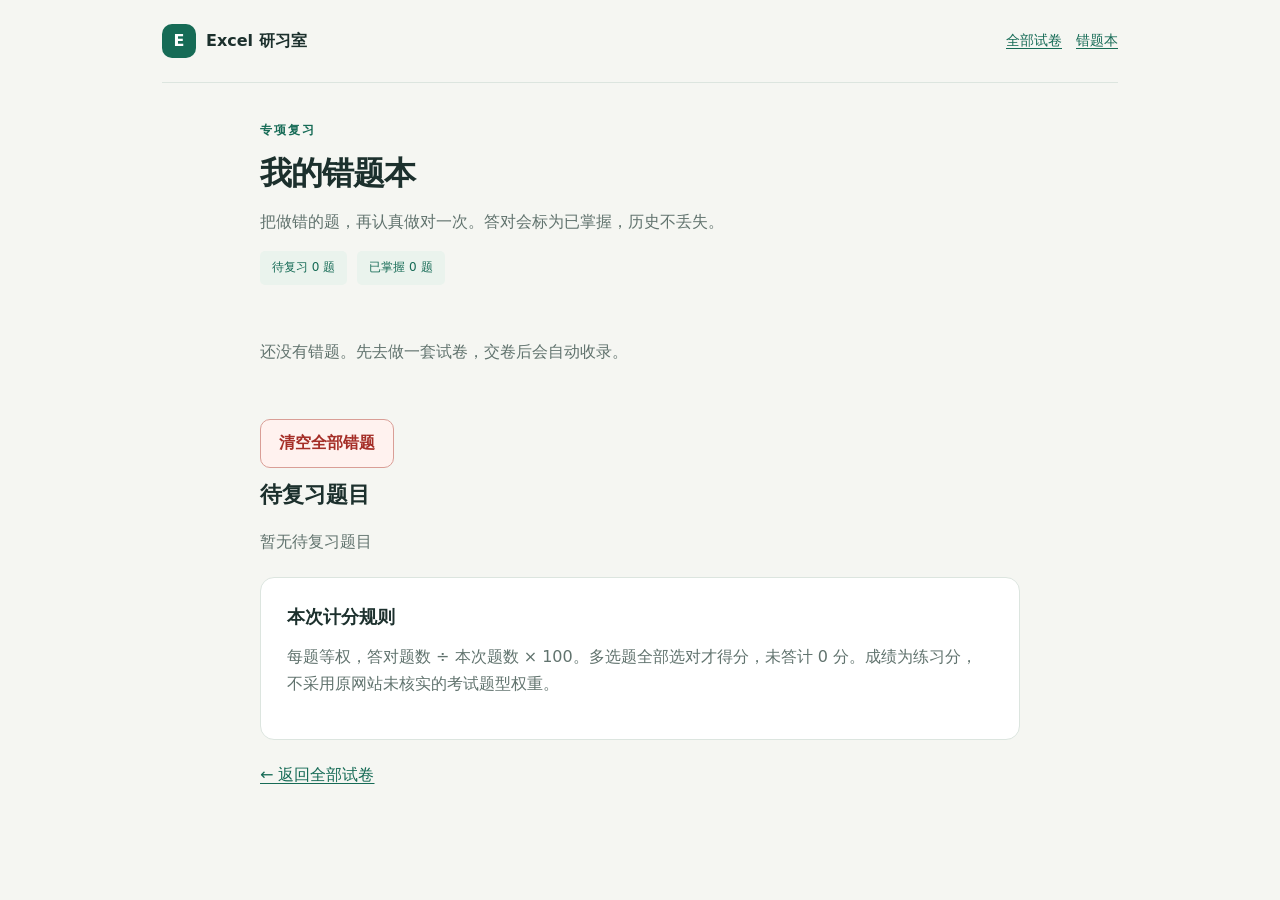
